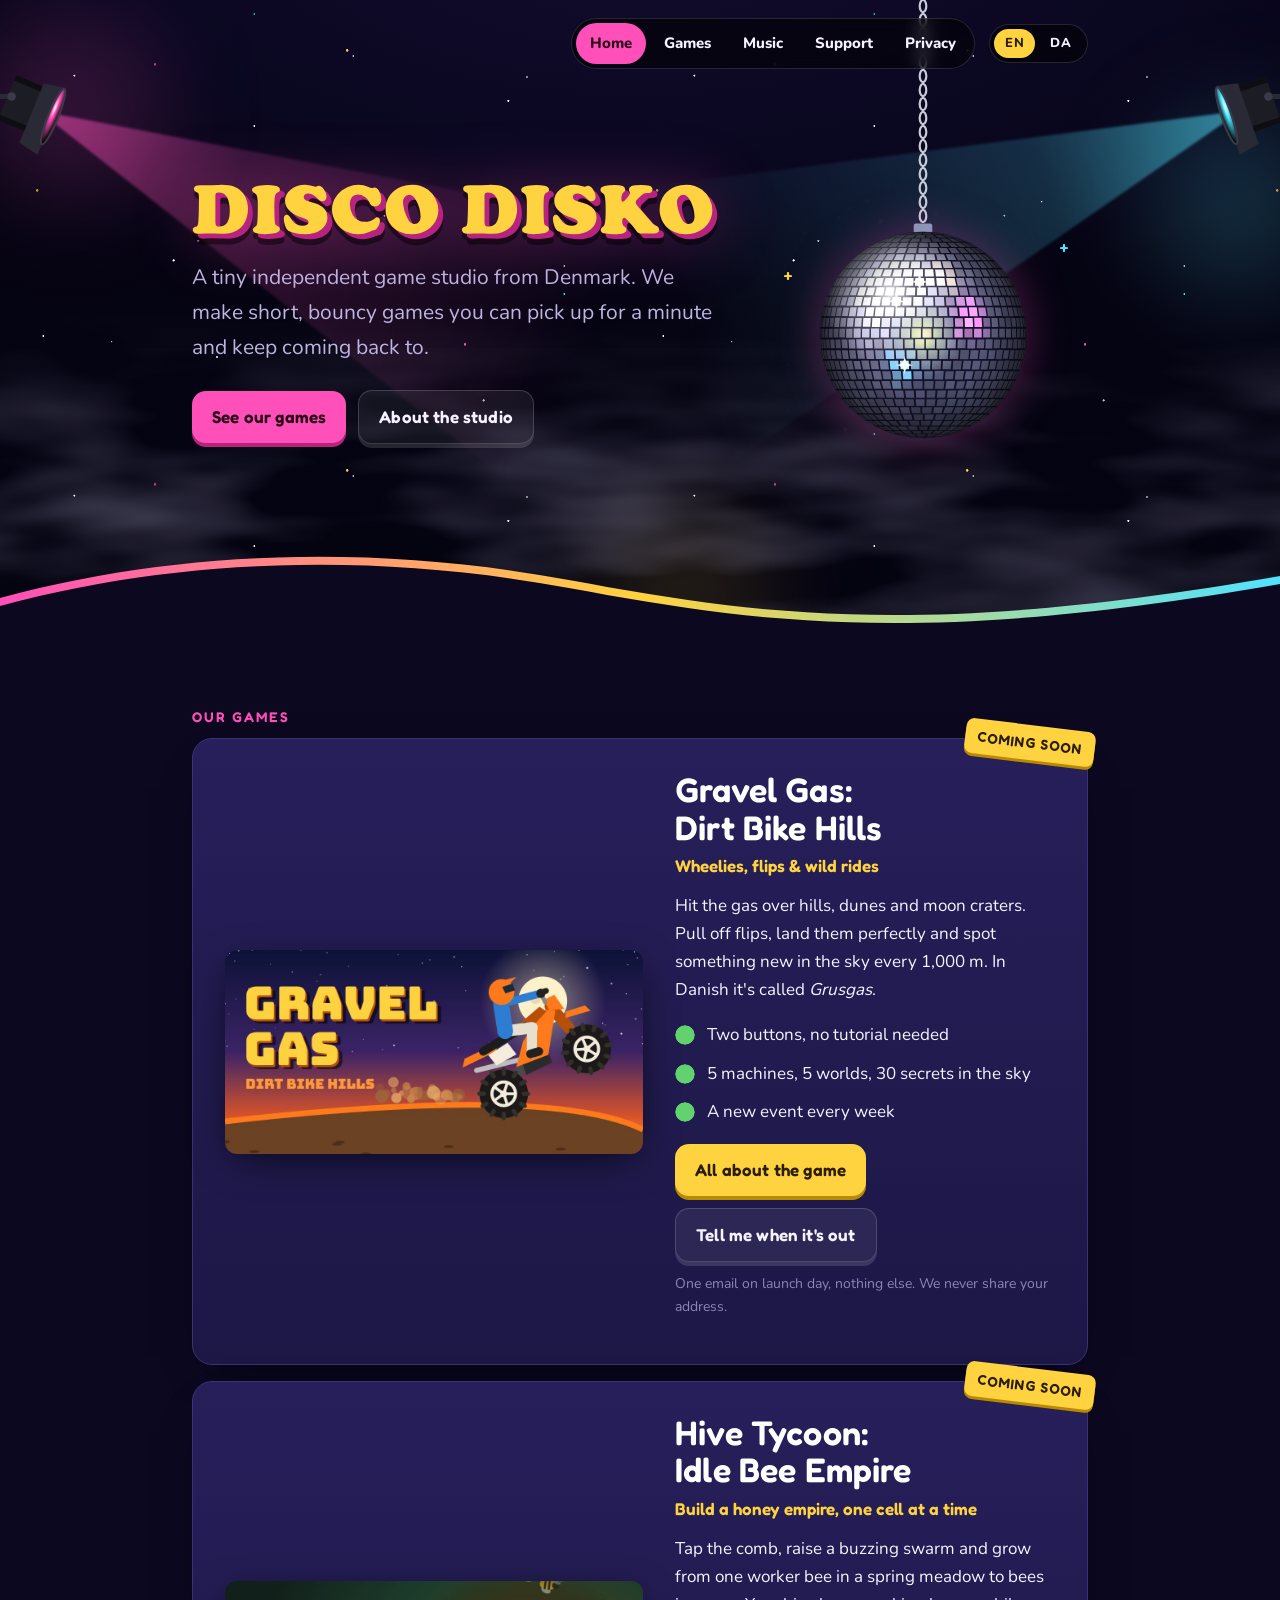
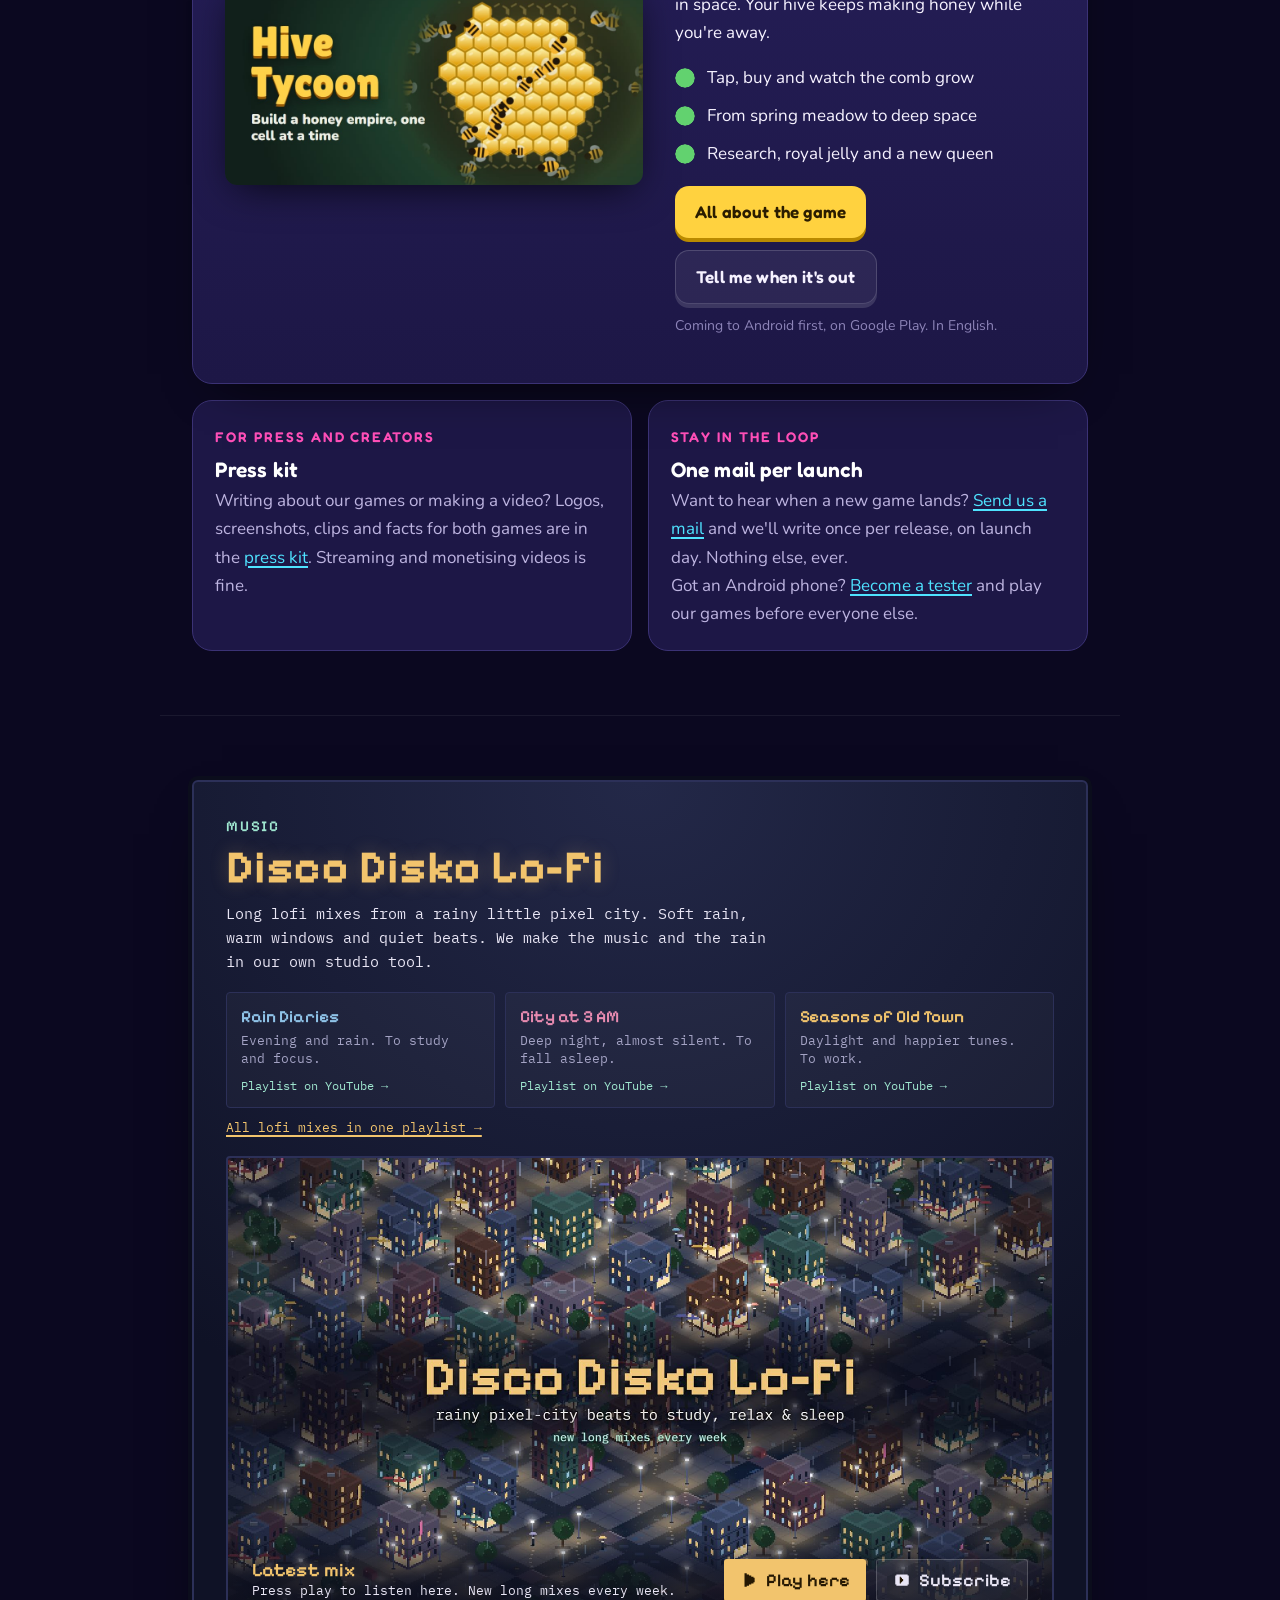
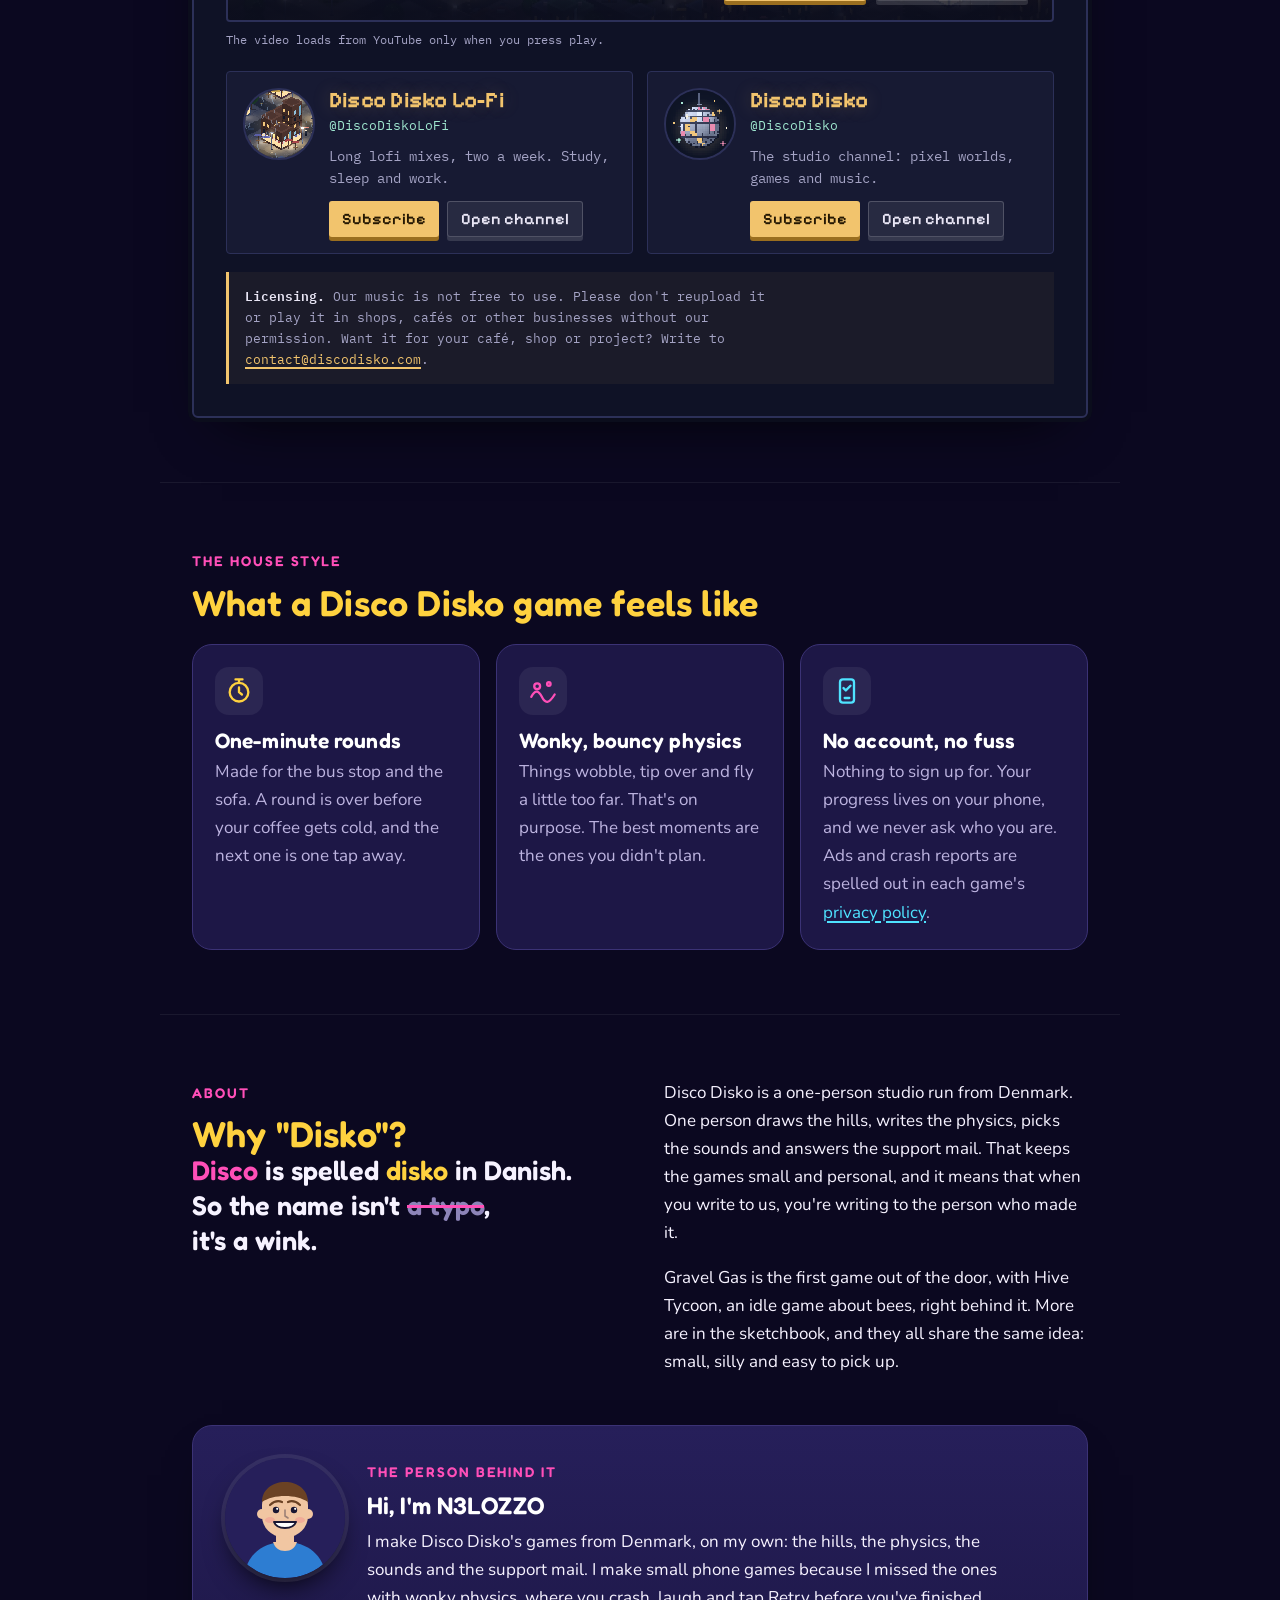
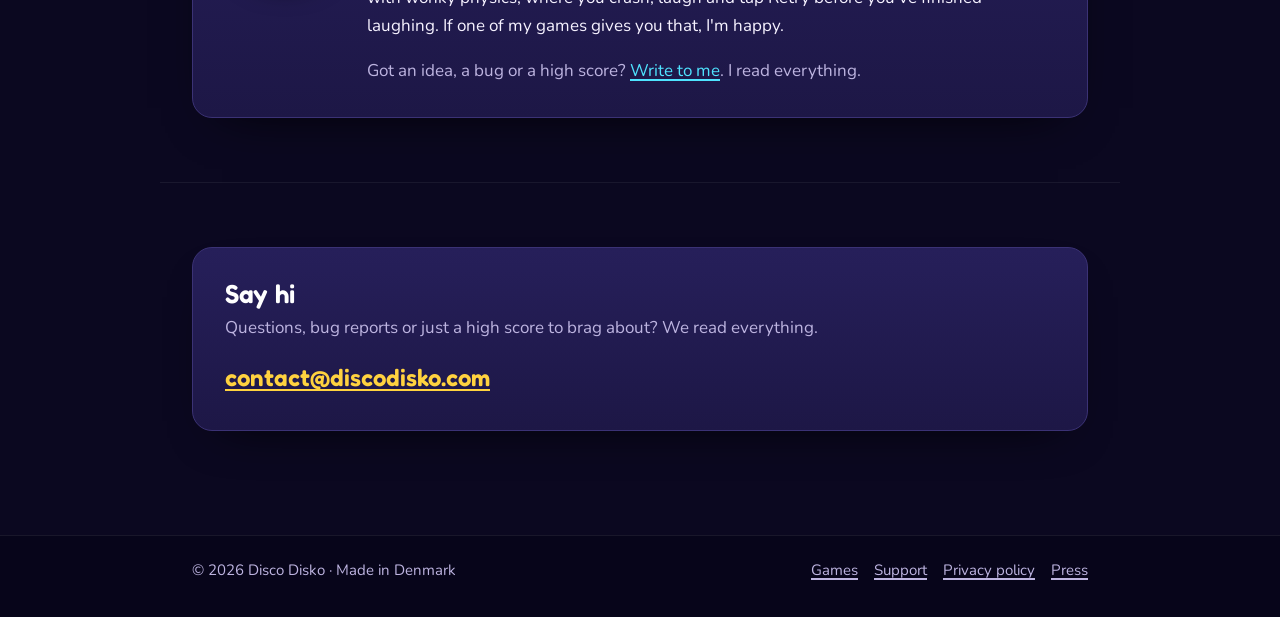
==== index.html @ 3ef6f103 "Site: own share images for the game pages (1200x630); avatar as a file instead of inline twice; READ" ====
<!doctype html>
<html lang="en" class="no-js">
<head>
<meta charset="utf-8">
<meta name="viewport" content="width=device-width,initial-scale=1,viewport-fit=cover">
<title data-en="Disco Disko · a tiny game studio from Denmark" data-da="Disco Disko · et lille spilstudie fra Danmark">Disco Disko · a tiny game studio from Denmark</title>
<meta name="description" content="Disco Disko is a one-person game studio in Denmark making short, bouncy games for your phone. First up: Gravel Gas: Dirt Bike Hills and Hive Tycoon: Idle Bee Empire.">
<link rel="canonical" href="https://discodisko.com/">
<link rel="alternate" hreflang="en" href="https://discodisko.com/">
<link rel="alternate" hreflang="da" href="https://discodisko.com/?lang=da">
<link rel="alternate" hreflang="x-default" href="https://discodisko.com/">
<meta name="theme-color" content="#0b0820">
<meta property="og:type" content="website">
<meta property="og:title" content="Disco Disko">
<meta property="og:description" content="A tiny independent game studio from Denmark, making playful games for your phone.">
<meta property="og:image" content="https://discodisko.com/og.jpg">
<meta property="og:image:width" content="1200">
<meta property="og:image:height" content="630">
<meta name="twitter:card" content="summary_large_image">
<meta property="og:url" content="https://discodisko.com/">
<link rel="icon" href="favicon.svg" type="image/svg+xml">
<link rel="icon" href="favicon-32.png" sizes="32x32" type="image/png">
<link rel="apple-touch-icon" href="apple-touch-icon.png">
<link rel="manifest" href="site.webmanifest">
<link rel="stylesheet" href="fonts.css?v=20261104B">
<link rel="stylesheet" href="style.css?v=20261104B">
<link rel="stylesheet" href="music/music.css?v=20261105B">
<script>document.documentElement.className='js'</script>
<script type="application/ld+json">{"@context":"https://schema.org","@type":"Organization","name":"Disco Disko","url":"https://discodisko.com/","logo":"https://discodisko.com/icon-512.png","email":"contact@discodisko.com","foundingDate":"2026","address":{"@type":"PostalAddress","addressCountry":"DK"},"description":"A tiny independent game studio from Denmark making short, bouncy games for your phone."}</script>
</head>
<body>
<a class="skip" href="#main"><span data-lang-section="en">Skip to content</span><span data-lang-section="da" lang="da">Spring til indhold</span></a>

<header class="sky">
  <div class="spots" aria-hidden="true"><i></i><i></i><i></i></div>
<div class="stage" aria-hidden="true">
  <svg class="fog" viewBox="0 0 1200 320" preserveAspectRatio="none">
  <defs>
    <filter id="fogf" x="0" y="0" width="100%" height="100%" color-interpolation-filters="sRGB">
      <feTurbulence type="fractalNoise" baseFrequency="0.0045 0.016" numOctaves="3" seed="7"/>
      <feColorMatrix values="0 0 0 0 .86  0 0 0 0 .84  0 0 0 0 1  0 0 0 1.1 -.42"/>
    </filter>
    <linearGradient id="fogfade" x1="0" y1="0" x2="0" y2="1"><stop offset="0" stop-color="#fff" stop-opacity="0"/><stop offset=".55" stop-color="#fff" stop-opacity=".9"/><stop offset="1" stop-color="#fff" stop-opacity=".6"/></linearGradient>
    <linearGradient id="fogside" x1="0" y1="0" x2="1" y2="0"><stop offset="0" stop-color="#fff" stop-opacity="1"/><stop offset=".6" stop-color="#fff" stop-opacity=".75"/><stop offset="1" stop-color="#fff" stop-opacity=".35"/></linearGradient>
    <mask id="fogm"><rect width="1200" height="320" fill="url(#fogfade)"/></mask>
  </defs>
  <g mask="url(#fogm)">
    <rect class="f1" x="0" y="0" width="2400" height="320" filter="url(#fogf)"/>
    <rect class="f2" x="-1200" y="40" width="2400" height="280" filter="url(#fogf)" opacity=".6"/>
  </g>
</svg>
  <svg class="lamp" viewBox="0 0 900 420" preserveAspectRatio="xMinYMin meet" style="--c:#ff4fb8;--dur:11s;--delay:0s">
  <defs>
    <linearGradient id="beam-l" x1="0" y1="0" x2="1" y2="0"><stop offset="0" stop-color="#ff4fb8" stop-opacity=".55"/><stop offset=".35" stop-color="#ff4fb8" stop-opacity=".18"/><stop offset="1" stop-color="#ff4fb8" stop-opacity="0"/></linearGradient>
    <radialGradient id="lens-l" cx="35%" cy="35%" r="65%"><stop offset="0" stop-color="#fff"/><stop offset=".3" stop-color="#ff4fb8"/><stop offset="1" stop-color="#000"/></radialGradient>
  </defs>
  <g class="swivel">
    <path class="beam" d="M60 60L900 -110L900 300Z" fill="url(#beam-l)"/>
    <g class="can">
      <path d="M12 26h40v68H12z" fill="#1c1c24"/>
      <path d="M52 22l30 -6v102l-30 -6z" fill="#2a2a36"/>
      <path d="M12 26h40v8H12zM12 86h40v8H12z" fill="#0d0d12"/>
      <ellipse cx="82" cy="60" rx="7" ry="42" fill="url(#lens-l)"/>
      <ellipse cx="82" cy="60" rx="7" ry="42" fill="none" stroke="#3a3a48" stroke-width="3"/>
    </g>
  </g>
  <path d="M0 0v40h22" fill="none" stroke="#2a2a36" stroke-width="7" stroke-linecap="round"/>
  <circle cx="22" cy="40" r="6" fill="#3a3a48"/>
</svg>
  <svg class="lamp lamp-r" viewBox="0 0 900 420" preserveAspectRatio="xMinYMin meet" style="--c:#4fe3ff;--dur:13s;--delay:-4s">
  <defs>
    <linearGradient id="beam-r" x1="0" y1="0" x2="1" y2="0"><stop offset="0" stop-color="#4fe3ff" stop-opacity=".55"/><stop offset=".35" stop-color="#4fe3ff" stop-opacity=".18"/><stop offset="1" stop-color="#4fe3ff" stop-opacity="0"/></linearGradient>
    <radialGradient id="lens-r" cx="35%" cy="35%" r="65%"><stop offset="0" stop-color="#fff"/><stop offset=".3" stop-color="#4fe3ff"/><stop offset="1" stop-color="#000"/></radialGradient>
  </defs>
  <g class="swivel">
    <path class="beam" d="M60 60L900 -110L900 300Z" fill="url(#beam-r)"/>
    <g class="can">
      <path d="M12 26h40v68H12z" fill="#1c1c24"/>
      <path d="M52 22l30 -6v102l-30 -6z" fill="#2a2a36"/>
      <path d="M12 26h40v8H12zM12 86h40v8H12z" fill="#0d0d12"/>
      <ellipse cx="82" cy="60" rx="7" ry="42" fill="url(#lens-r)"/>
      <ellipse cx="82" cy="60" rx="7" ry="42" fill="none" stroke="#3a3a48" stroke-width="3"/>
    </g>
  </g>
  <path d="M0 0v40h22" fill="none" stroke="#2a2a36" stroke-width="7" stroke-linecap="round"/>
  <circle cx="22" cy="40" r="6" fill="#3a3a48"/>
</svg>
</div>
  <div class="top">
    <div class="wrap" style="justify-content:flex-end">
      <nav class="menu" aria-label="Main">
        <a href="./" aria-current="page"><span data-lang-section="en">Home</span><span data-lang-section="da" lang="da">Forside</span></a>
        <a href="#games"><span data-lang-section="en">Games</span><span data-lang-section="da" lang="da">Spil</span></a>
        <a href="#music"><span data-lang-section="en">Music</span><span data-lang-section="da" lang="da">Musik</span></a>
        <a href="support/"><span data-lang-section="en">Support</span><span data-lang-section="da" lang="da">Hjælp</span></a>
        <a href="privacy/"><span data-lang-section="en">Privacy</span><span data-lang-section="da" lang="da">Privatliv</span></a>
      </nav>
      <nav class="lang" aria-label="Language"><a href="#en" data-lang="en" hreflang="en">EN</a><a href="#da" data-lang="da" hreflang="da">DA</a></nav>
    </div>
  </div>

  <div class="wrap hero">
    <div>
      <h1><img class="logo-big" src="logo.svg" alt="Disco Disko" width="729" height="78"></h1>
      <div data-lang-section="en">
        <p class="lead">A tiny independent game studio from Denmark. We make short, bouncy games you can pick up for a minute and keep coming back to.</p>
        <div class="actions">
          <a class="btn" href="#games">See our games</a>
          <a class="btn ghost" href="#about">About the studio</a>
        </div>
      </div>
      <div data-lang-section="da" lang="da">
        <p class="lead">Et lille uafhængigt spilstudie fra Danmark. Vi laver korte, hoppende spil, som du kan tage op i et minut og blive ved med at vende tilbage til.</p>
        <div class="actions">
          <a class="btn" href="#games">Se vores spil</a>
          <a class="btn ghost" href="#about">Om studiet</a>
        </div>
      </div>
    </div>
    <div class="disco" aria-hidden="true">
      <div class="ball"><svg class="ballsvg" xmlns="http://www.w3.org/2000/svg" viewBox="0 0 320 340" width="320" height="340" aria-hidden="true" focusable="false">
<style>
.gl{animation:glide 14s ease-in-out infinite alternate}
.gl2{animation:glide2 19s ease-in-out infinite alternate}
.gl3{animation:glide3 23s ease-in-out infinite alternate}
.sp{animation:tw 2.8s ease-in-out infinite;transform-box:fill-box;transform-origin:center}
@keyframes glide{from{transform:translate(-70px,-40px)}to{transform:translate(70px,50px)}}
@keyframes glide2{from{transform:translate(60px,-60px)}to{transform:translate(-50px,40px)}}
@keyframes glide3{from{transform:translate(-40px,70px)}to{transform:translate(60px,-60px)}}
@keyframes tw{0%,100%{opacity:0;transform:scale(.3) rotate(0deg)}50%{opacity:.75;transform:scale(.7) rotate(25deg)}}
.hitL,.hitR,.dotsL,.dotsR{opacity:0}
@media (prefers-reduced-motion:reduce){.gl,.gl2,.gl3,.sp{animation:none}.sp{opacity:.8}.hitL,.hitR{opacity:.7}.dotsL,.dotsR{opacity:.5}}
</style>
<defs>
<radialGradient id="hitL"><stop offset="0" stop-color="#fff" stop-opacity="1"/><stop offset=".3" stop-color="#ffd0ec" stop-opacity=".95"/><stop offset=".6" stop-color="#ff4fb8" stop-opacity=".55"/><stop offset="1" stop-color="#ff4fb8" stop-opacity="0"/></radialGradient>
<radialGradient id="hitR"><stop offset="0" stop-color="#fff" stop-opacity="1"/><stop offset=".3" stop-color="#d6f8ff" stop-opacity=".95"/><stop offset=".6" stop-color="#4fe3ff" stop-opacity=".55"/><stop offset="1" stop-color="#4fe3ff" stop-opacity="0"/></radialGradient>
<filter id="soft" x="-20%" y="-20%" width="140%" height="140%"><feGaussianBlur stdDeviation="2.5"/></filter>
<radialGradient id="bloom" cx="34%" cy="30%" r="34%"><stop offset="0" stop-color="#fff" stop-opacity=".9"/><stop offset=".35" stop-color="#fff" stop-opacity=".35"/><stop offset="1" stop-color="#fff" stop-opacity="0"/></radialGradient>
<radialGradient id="g1"><stop offset="0" stop-color="#fff" stop-opacity=".95"/><stop offset=".5" stop-color="#ffd7ef" stop-opacity=".35"/><stop offset="1" stop-color="#fff" stop-opacity="0"/></radialGradient>
<radialGradient id="g2"><stop offset="0" stop-color="#e6fbff" stop-opacity=".9"/><stop offset=".5" stop-color="#4fe3ff" stop-opacity=".25"/><stop offset="1" stop-color="#4fe3ff" stop-opacity="0"/></radialGradient>
<radialGradient id="g3"><stop offset="0" stop-color="#fff6d0" stop-opacity=".9"/><stop offset=".5" stop-color="#ffd23f" stop-opacity=".25"/><stop offset="1" stop-color="#ffd23f" stop-opacity="0"/></radialGradient>
<radialGradient id="shade" cx="50%" cy="50%" r="50%"><stop offset=".6" stop-color="#000" stop-opacity="0"/><stop offset="1" stop-color="#000" stop-opacity=".55"/></radialGradient>
<mask id="tiles"><g fill="#fff"><path d="M152.0 289.7L152.7 289.7L145.0 288.7L143.7 288.7Z"/><path d="M153.3 289.7L156.2 289.7L151.9 288.6L145.6 288.6Z"/><path d="M156.8 289.7L160.8 289.7L161.7 288.6L153.5 288.6Z"/><path d="M161.7 289.7L165.3 289.7L171.0 288.6L163.6 288.6Z"/><path d="M165.8 289.7L167.6 289.7L176.3 288.6L172.3 288.6Z"/><path d="M141.9 288.3L142.9 288.3L134.7 286.3L133.2 286.3Z"/><path d="M143.2 288.3L146.9 288.3L141.0 286.4L135.6 286.4Z"/><path d="M148.1 288.3L154.1 288.3L151.2 286.3L142.3 286.3Z"/><path d="M155.2 288.3L162.0 288.3L163.0 286.3L152.9 286.3Z"/><path d="M163.3 288.3L169.6 288.3L174.2 286.4L164.9 286.4Z"/><path d="M170.9 288.3L175.4 288.3L182.5 286.4L175.8 286.4Z"/><path d="M176.1 288.3L178.1 288.3L186.5 286.4L183.6 286.4Z"/><path d="M131.5 285.8L132.4 285.8L124.7 283.1L123.5 283.1Z"/><path d="M132.9 285.8L136.1 285.8L129.3 283.1L125.3 283.1Z"/><path d="M137.1 285.9L142.2 285.9L137.0 283.0L130.4 283.0Z"/><path d="M143.4 285.9L149.9 285.9L147.0 283.0L138.6 283.0Z"/><path d="M151.4 285.9L158.5 285.9L158.1 283.1L148.9 283.1Z"/><path d="M160.0 285.9L167.5 285.9L169.7 283.0L160.1 283.0Z"/><path d="M168.7 285.9L175.6 285.9L180.2 283.0L171.4 283.0Z"/><path d="M176.6 285.9L182.1 285.9L188.7 283.0L181.6 283.0Z"/><path d="M183.0 285.9L186.5 285.9L194.3 283.0L189.7 283.0Z"/><path d="M187.0 285.9L188.3 285.9L196.7 283.0L194.9 283.0Z"/><path d="M121.8 282.4L122.7 282.4L115.0 278.7L113.8 278.7Z"/><path d="M123.0 282.3L125.7 282.3L118.9 278.8L115.7 278.8Z"/><path d="M126.6 282.4L131.0 282.4L125.0 278.7L119.7 278.7Z"/><path d="M132.0 282.3L137.6 282.3L133.2 278.8L126.5 278.8Z"/><path d="M139.1 282.4L146.0 282.4L143.1 278.7L134.7 278.7Z"/><path d="M147.3 282.4L155.0 282.4L153.9 278.6L144.6 278.6Z"/><path d="M156.5 282.3L164.0 282.3L164.8 278.8L155.8 278.8Z"/><path d="M165.6 282.4L173.1 282.4L175.7 278.7L166.8 278.7Z"/><path d="M174.5 282.4L181.3 282.4L185.8 278.7L177.5 278.7Z"/><path d="M182.5 282.4L188.3 282.4L194.2 278.7L187.2 278.7Z"/><path d="M189.3 282.4L193.6 282.4L200.5 278.7L195.4 278.7Z"/><path d="M194.3 282.4L197.0 282.4L204.7 278.7L201.4 278.7Z"/><path d="M197.3 282.4L198.2 282.4L206.3 278.6L205.2 278.6Z"/><path d="M112.4 277.9L113.7 277.9L106.4 273.4L104.9 273.4Z"/><path d="M114.2 277.9L117.2 277.9L110.3 273.3L106.8 273.3Z"/><path d="M117.8 277.8L122.2 277.8L116.4 273.4L111.3 273.4Z"/><path d="M123.4 277.9L129.3 277.9L124.4 273.4L117.6 273.4Z"/><path d="M130.6 277.8L137.4 277.8L133.9 273.4L126.1 273.4Z"/><path d="M139.0 277.9L146.8 277.9L144.7 273.4L135.6 273.4Z"/><path d="M148.3 277.9L156.7 277.9L156.2 273.3L146.4 273.3Z"/><path d="M158.1 277.9L166.7 277.9L167.7 273.3L157.8 273.3Z"/><path d="M168.1 277.9L176.3 277.9L178.9 273.3L169.4 273.3Z"/><path d="M177.8 277.9L185.2 277.9L189.2 273.4L180.6 273.4Z"/><path d="M186.5 277.9L193.1 277.9L198.4 273.3L190.7 273.3Z"/><path d="M194.1 277.9L199.5 277.9L205.8 273.3L199.6 273.3Z"/><path d="M200.4 277.9L204.2 277.9L211.2 273.4L206.8 273.4Z"/><path d="M204.8 277.9L207.0 277.9L214.3 273.4L211.8 273.4Z"/><path d="M207.1 277.9L207.6 277.9L215.3 273.3L214.7 273.3Z"/><path d="M103.3 272.3L104.1 272.3L97.4 267.2L96.5 267.2Z"/><path d="M104.5 272.4L106.8 272.4L100.1 267.1L97.6 267.1Z"/><path d="M107.2 272.3L110.7 272.3L104.8 267.2L100.9 267.2Z"/><path d="M111.7 272.5L116.7 272.5L111.2 267.1L105.6 267.1Z"/><path d="M117.6 272.3L123.2 272.3L118.9 267.3L112.6 267.3Z"/><path d="M124.7 272.5L131.6 272.5L128.1 267.1L120.3 267.1Z"/><path d="M133.0 272.4L140.4 272.4L138.0 267.2L129.7 267.2Z"/><path d="M142.1 272.3L149.9 272.3L148.6 267.2L140.0 267.2Z"/><path d="M151.6 272.4L159.8 272.4L159.8 267.2L150.6 267.2Z"/><path d="M161.6 272.3L169.6 272.3L170.7 267.2L161.8 267.2Z"/><path d="M171.2 272.5L179.3 272.5L181.7 267.1L172.6 267.1Z"/><path d="M180.6 272.5L188.2 272.5L191.8 267.1L183.2 267.1Z"/><path d="M189.6 272.4L196.3 272.4L200.7 267.2L193.2 267.2Z"/><path d="M197.6 272.4L203.3 272.4L208.5 267.2L202.1 267.2Z"/><path d="M204.5 272.3L209.0 272.3L214.8 267.3L209.8 267.3Z"/><path d="M210.0 272.3L213.2 272.3L219.5 267.3L215.9 267.3Z"/><path d="M213.7 272.4L215.8 272.4L222.6 267.2L220.3 267.2Z"/><path d="M215.9 272.5L216.6 272.5L223.7 267.1L223.0 267.1Z"/><path d="M94.9 265.9L95.4 265.9L89.3 260.2L88.8 260.2Z"/><path d="M95.8 266.0L97.6 266.0L91.4 260.1L89.5 260.1Z"/><path d="M98.0 265.9L101.0 265.9L95.4 260.2L92.1 260.2Z"/><path d="M101.9 266.1L106.2 266.1L100.9 260.0L96.1 260.0Z"/><path d="M107.1 266.0L112.4 266.0L107.8 260.2L102.1 260.2Z"/><path d="M113.7 266.0L119.9 266.0L116.0 260.2L109.2 260.2Z"/><path d="M121.4 266.0L128.4 266.0L125.4 260.1L117.6 260.1Z"/><path d="M129.9 266.1L137.9 266.1L135.7 260.0L126.9 260.0Z"/><path d="M139.3 266.1L147.7 266.1L146.4 260.1L137.3 260.1Z"/><path d="M149.3 266.0L157.7 266.0L157.4 260.1L148.3 260.1Z"/><path d="M159.3 266.1L168.0 266.1L168.8 260.0L159.2 260.0Z"/><path d="M169.8 265.9L177.8 265.9L179.5 260.2L170.7 260.2Z"/><path d="M179.6 266.0L187.4 266.0L190.1 260.1L181.5 260.1Z"/><path d="M188.8 266.1L196.4 266.1L200.0 260.0L191.7 260.0Z"/><path d="M197.7 266.0L204.3 266.0L208.6 260.1L201.4 260.1Z"/><path d="M205.5 266.0L211.2 266.0L216.2 260.1L210.0 260.1Z"/><path d="M212.3 266.0L216.8 266.0L222.3 260.1L217.3 260.1Z"/><path d="M217.7 266.0L221.1 266.0L226.9 260.2L223.2 260.2Z"/><path d="M221.6 266.0L223.8 266.0L230.0 260.1L227.6 260.1Z"/><path d="M224.1 266.0L224.9 266.0L231.2 260.1L230.3 260.1Z"/><path d="M87.5 258.8L87.8 258.8L82.0 252.2L81.8 252.2Z"/><path d="M87.9 258.9L89.4 258.9L83.7 252.2L82.2 252.2Z"/><path d="M89.7 258.8L92.1 258.8L86.8 252.3L84.2 252.3Z"/><path d="M92.8 258.8L96.2 258.8L91.3 252.3L87.6 252.3Z"/><path d="M97.1 258.9L101.7 258.9L97.0 252.2L92.1 252.2Z"/><path d="M102.6 258.8L108.0 258.8L103.9 252.3L98.1 252.3Z"/><path d="M109.2 258.8L115.4 258.8L111.9 252.2L105.2 252.2Z"/><path d="M116.7 258.9L123.7 258.9L120.8 252.2L113.2 252.2Z"/><path d="M125.0 258.8L132.5 258.8L130.3 252.2L122.3 252.2Z"/><path d="M134.1 258.8L141.8 258.8L140.4 252.3L132.1 252.3Z"/><path d="M143.5 258.8L151.6 258.8L151.0 252.3L142.2 252.3Z"/><path d="M153.4 258.8L161.4 258.8L161.5 252.3L152.9 252.3Z"/><path d="M163.2 258.8L171.3 258.8L172.2 252.3L163.5 252.3Z"/><path d="M173.1 258.8L181.0 258.8L182.6 252.3L174.1 252.3Z"/><path d="M182.5 258.9L190.3 258.9L192.7 252.2L184.3 252.2Z"/><path d="M191.9 258.8L198.9 258.8L201.9 252.3L194.3 252.3Z"/><path d="M200.3 258.9L207.0 258.9L210.7 252.2L203.5 252.2Z"/><path d="M208.3 258.8L214.0 258.8L218.2 252.3L212.0 252.3Z"/><path d="M215.2 258.8L220.1 258.8L224.8 252.3L219.5 252.3Z"/><path d="M221.0 258.9L225.1 258.9L230.3 252.2L225.8 252.2Z"/><path d="M225.9 258.8L228.9 258.8L234.2 252.3L231.0 252.3Z"/><path d="M229.4 258.8L231.4 258.8L236.9 252.3L234.8 252.3Z"/><path d="M231.6 258.9L232.4 258.9L238.2 252.2L237.3 252.2Z"/><path d="M80.6 250.8L80.9 250.8L76.0 243.8L75.7 243.8Z"/><path d="M81.0 250.8L82.3 250.8L77.6 243.9L76.2 243.9Z"/><path d="M82.7 250.7L84.9 250.7L80.4 243.9L78.0 243.9Z"/><path d="M85.6 250.8L88.8 250.8L84.5 243.9L81.1 243.9Z"/><path d="M89.7 250.8L93.8 250.8L89.7 243.9L85.4 243.9Z"/><path d="M94.9 250.9L99.9 250.9L96.2 243.7L90.7 243.7Z"/><path d="M101.1 250.8L106.8 250.8L103.5 243.8L97.4 243.8Z"/><path d="M108.2 250.8L114.7 250.8L111.8 243.8L104.9 243.8Z"/><path d="M116.0 251.0L123.4 251.0L121.0 243.6L113.2 243.6Z"/><path d="M124.7 250.9L132.4 250.9L130.6 243.7L122.5 243.7Z"/><path d="M133.9 250.8L141.8 250.8L140.7 243.8L132.3 243.8Z"/><path d="M143.6 250.8L151.5 250.8L151.0 243.9L142.6 243.9Z"/><path d="M153.4 250.8L161.6 250.8L161.7 243.8L153.0 243.8Z"/><path d="M163.5 250.8L171.5 250.8L172.2 243.9L163.7 243.9Z"/><path d="M173.3 250.8L181.3 250.8L182.6 243.8L174.2 243.8Z"/><path d="M183.0 250.8L190.7 250.8L192.6 243.8L184.4 243.8Z"/><path d="M192.1 251.0L199.7 251.0L202.3 243.6L194.2 243.6Z"/><path d="M201.2 250.8L207.9 250.8L210.9 243.8L203.7 243.8Z"/><path d="M209.5 250.7L215.5 250.7L218.8 243.9L212.5 243.9Z"/><path d="M216.6 250.9L222.2 250.9L226.2 243.7L220.2 243.7Z"/><path d="M223.3 250.8L227.9 250.8L232.1 243.8L227.2 243.8Z"/><path d="M228.9 250.8L232.5 250.8L236.9 243.9L233.0 243.9Z"/><path d="M233.0 251.0L235.9 251.0L240.8 243.6L237.8 243.6Z"/><path d="M236.5 250.8L238.2 250.8L243.1 243.8L241.2 243.8Z"/><path d="M238.4 251.0L239.2 251.0L244.3 243.6L243.5 243.6Z"/><path d="M74.8 242.3L75.4 242.3L71.1 234.5L70.5 234.5Z"/><path d="M75.5 242.2L77.1 242.2L73.0 234.7L71.4 234.7Z"/><path d="M77.5 242.2L80.0 242.2L76.1 234.7L73.5 234.7Z"/><path d="M80.7 242.3L84.3 242.3L80.5 234.6L76.8 234.6Z"/><path d="M85.1 242.4L89.7 242.4L86.1 234.5L81.3 234.5Z"/><path d="M90.5 242.3L95.9 242.3L92.7 234.6L87.1 234.6Z"/><path d="M97.0 242.3L103.1 242.3L100.3 234.6L93.9 234.6Z"/><path d="M104.4 242.3L111.2 242.3L108.8 234.6L101.6 234.6Z"/><path d="M112.6 242.1L119.8 242.1L117.8 234.8L110.4 234.8Z"/><path d="M121.4 242.3L129.4 242.3L127.8 234.6L119.5 234.6Z"/><path d="M130.8 242.3L139.2 242.3L138.2 234.5L129.4 234.5Z"/><path d="M140.8 242.2L149.2 242.2L148.6 234.7L139.9 234.7Z"/><path d="M150.9 242.3L159.6 242.3L159.6 234.6L150.4 234.6Z"/><path d="M161.2 242.3L169.8 242.3L170.3 234.6L161.3 234.6Z"/><path d="M171.4 242.3L179.9 242.3L180.9 234.6L172.0 234.6Z"/><path d="M181.6 242.2L189.8 242.2L191.2 234.6L182.7 234.6Z"/><path d="M191.6 242.1L199.1 242.1L200.9 234.8L193.1 234.8Z"/><path d="M200.7 242.3L208.0 242.3L210.4 234.6L202.7 234.6Z"/><path d="M209.4 242.3L216.2 242.3L219.0 234.6L211.9 234.6Z"/><path d="M217.6 242.2L223.5 242.2L226.5 234.7L220.3 234.7Z"/><path d="M224.6 242.2L229.9 242.2L233.3 234.6L227.8 234.6Z"/><path d="M230.7 242.3L235.3 242.3L239.1 234.5L234.3 234.5Z"/><path d="M236.2 242.2L239.6 242.2L243.4 234.7L239.8 234.7Z"/><path d="M240.3 242.1L242.7 242.1L246.7 234.7L244.1 234.7Z"/><path d="M243.0 242.3L244.5 242.3L248.8 234.5L247.2 234.5Z"/><path d="M244.8 242.3L245.3 242.3L249.5 234.6L249.0 234.6Z"/><path d="M69.7 233.0L70.2 233.0L66.8 225.1L66.4 225.1Z"/><path d="M70.4 233.0L71.8 233.0L68.5 225.1L67.1 225.1Z"/><path d="M72.2 232.9L74.5 232.9L71.3 225.1L69.0 225.1Z"/><path d="M75.1 233.0L78.3 233.0L75.3 225.0L71.9 225.0Z"/><path d="M79.1 233.1L83.2 233.1L80.3 225.0L76.0 225.0Z"/><path d="M84.1 232.9L88.8 232.9L86.2 225.1L81.3 225.1Z"/><path d="M90.0 233.2L95.8 233.2L93.3 224.9L87.3 224.9Z"/><path d="M96.9 232.9L103.0 232.9L100.9 225.1L94.6 225.1Z"/><path d="M104.5 233.0L111.3 233.0L109.5 225.1L102.5 225.1Z"/><path d="M112.7 233.1L120.3 233.1L118.7 224.9L110.9 224.9Z"/><path d="M121.7 233.0L129.4 233.0L128.3 225.1L120.3 225.1Z"/><path d="M131.0 233.1L139.3 233.1L138.5 225.0L129.9 225.0Z"/><path d="M140.9 233.0L149.0 233.0L148.6 225.1L140.2 225.1Z"/><path d="M150.9 233.0L159.2 233.0L159.1 225.1L150.6 225.1Z"/><path d="M161.1 232.9L169.2 232.9L169.6 225.2L161.1 225.2Z"/><path d="M171.0 233.1L179.4 233.1L180.2 224.9L171.4 224.9Z"/><path d="M181.2 232.9L189.0 232.9L190.0 225.2L181.9 225.2Z"/><path d="M190.7 233.1L198.5 233.1L200.0 225.0L191.8 225.0Z"/><path d="M200.2 232.9L207.3 232.9L209.0 225.2L201.6 225.2Z"/><path d="M208.8 233.1L215.7 233.1L217.8 225.0L210.7 225.0Z"/><path d="M217.2 232.9L223.2 232.9L225.5 225.2L219.3 225.2Z"/><path d="M224.4 233.1L230.1 233.1L232.8 225.0L226.9 225.0Z"/><path d="M231.2 233.0L236.0 233.0L238.9 225.1L233.9 225.1Z"/><path d="M237.0 233.0L241.0 233.0L244.0 225.1L239.8 225.1Z"/><path d="M241.8 233.0L244.9 233.0L248.1 225.1L244.8 225.1Z"/><path d="M245.5 233.0L247.8 233.0L251.1 225.1L248.7 225.1Z"/><path d="M248.3 233.0L249.6 233.0L252.9 225.1L251.5 225.1Z"/><path d="M249.8 233.0L250.3 233.0L253.7 225.0L253.2 225.0Z"/><path d="M65.8 223.3L66.5 223.3L64.0 215.1L63.3 215.1Z"/><path d="M66.7 223.4L68.4 223.4L65.9 215.0L64.2 215.0Z"/><path d="M68.8 223.4L71.3 223.4L68.9 215.1L66.3 215.1Z"/><path d="M71.9 223.5L75.3 223.5L73.0 214.9L69.4 214.9Z"/><path d="M76.0 223.4L80.2 223.4L78.0 215.1L73.8 215.1Z"/><path d="M81.1 223.4L86.1 223.4L84.1 215.0L79.0 215.0Z"/><path d="M87.2 223.4L92.9 223.4L91.1 215.0L85.2 215.0Z"/><path d="M94.1 223.2L100.2 223.2L98.7 215.2L92.4 215.2Z"/><path d="M101.7 223.5L108.7 223.5L107.3 214.9L100.1 214.9Z"/><path d="M110.1 223.3L117.5 223.3L116.3 215.1L108.8 215.1Z"/><path d="M118.9 223.5L127.0 223.5L126.1 214.9L117.8 214.9Z"/><path d="M128.4 223.4L136.6 223.4L136.0 215.0L127.6 215.0Z"/><path d="M138.3 223.3L146.5 223.3L146.1 215.1L137.7 215.1Z"/><path d="M148.4 223.2L156.6 223.2L156.5 215.2L148.1 215.2Z"/><path d="M158.4 223.4L167.0 223.4L167.2 215.0L158.4 215.0Z"/><path d="M168.7 223.4L177.1 223.4L177.5 215.1L168.9 215.1Z"/><path d="M178.9 223.3L186.9 223.3L187.6 215.2L179.4 215.2Z"/><path d="M188.7 223.4L196.6 223.4L197.6 215.1L189.4 215.1Z"/><path d="M198.3 223.3L205.7 223.3L206.9 215.1L199.3 215.1Z"/><path d="M207.2 223.5L214.5 223.5L216.0 215.0L208.5 215.0Z"/><path d="M215.8 223.4L222.4 223.4L224.1 215.1L217.3 215.1Z"/><path d="M223.8 223.3L229.7 223.3L231.5 215.1L225.5 215.1Z"/><path d="M230.8 223.4L236.2 223.4L238.3 215.0L232.7 215.0Z"/><path d="M237.0 223.5L241.7 223.5L244.0 214.9L239.2 214.9Z"/><path d="M242.6 223.3L246.3 223.3L248.6 215.1L244.8 215.1Z"/><path d="M246.9 223.4L249.9 223.4L252.4 215.0L249.3 215.0Z"/><path d="M250.4 223.4L252.4 223.4L254.9 215.1L252.9 215.1Z"/><path d="M252.7 223.4L253.9 223.4L256.5 215.0L255.3 215.0Z"/><path d="M254.0 223.5L254.2 223.5L256.8 215.0L256.6 215.0Z"/><path d="M62.8 213.4L63.2 213.4L61.5 204.8L61.1 204.8Z"/><path d="M63.3 213.3L64.6 213.3L63.0 204.9L61.7 204.9Z"/><path d="M65.0 213.3L67.2 213.3L65.7 204.8L63.4 204.8Z"/><path d="M67.8 213.4L71.0 213.4L69.5 204.7L66.2 204.7Z"/><path d="M71.7 213.3L75.7 213.3L74.3 204.8L70.2 204.8Z"/><path d="M76.6 213.2L81.4 213.2L80.1 204.9L75.3 204.9Z"/><path d="M82.5 213.3L88.1 213.3L86.9 204.8L81.2 204.8Z"/><path d="M89.4 213.2L95.5 213.2L94.4 204.9L88.2 204.9Z"/><path d="M97.0 213.2L103.7 213.2L102.8 204.9L96.0 204.9Z"/><path d="M105.3 213.3L112.8 213.3L112.0 204.8L104.4 204.8Z"/><path d="M114.3 213.4L122.3 213.4L121.6 204.8L113.5 204.8Z"/><path d="M123.9 213.3L132.2 213.3L131.7 204.8L123.3 204.8Z"/><path d="M133.9 213.2L142.3 213.2L142.0 204.9L133.5 204.9Z"/><path d="M144.2 213.2L152.7 213.2L152.6 204.9L144.0 204.9Z"/><path d="M154.6 213.4L163.4 213.4L163.4 204.8L154.5 204.8Z"/><path d="M165.1 213.3L173.9 213.3L174.1 204.8L165.2 204.8Z"/><path d="M175.6 213.4L184.2 213.4L184.6 204.7L175.8 204.7Z"/><path d="M185.9 213.3L194.2 213.3L194.8 204.8L186.4 204.8Z"/><path d="M195.7 213.5L204.0 213.5L204.7 204.7L196.4 204.7Z"/><path d="M205.4 213.4L213.0 213.4L213.9 204.8L206.2 204.8Z"/><path d="M214.4 213.4L221.5 213.4L222.6 204.7L215.3 204.7Z"/><path d="M222.9 213.3L229.2 213.3L230.4 204.9L224.0 204.9Z"/><path d="M230.4 213.5L236.3 213.5L237.6 204.7L231.6 204.7Z"/><path d="M237.4 213.2L242.3 213.2L243.6 204.9L238.7 204.9Z"/><path d="M243.3 213.3L247.4 213.3L248.9 204.8L244.7 204.8Z"/><path d="M248.2 213.3L251.5 213.3L253.1 204.8L249.7 204.8Z"/><path d="M252.1 213.3L254.5 213.3L256.2 204.8L253.7 204.8Z"/><path d="M254.9 213.5L256.4 213.5L258.1 204.7L256.6 204.7Z"/><path d="M256.6 213.4L257.2 213.4L258.9 204.8L258.3 204.8Z"/><path d="M60.9 203.2L61.5 203.2L60.8 194.2L60.1 194.2Z"/><path d="M61.7 203.2L63.3 203.2L62.5 194.2L61.0 194.2Z"/><path d="M63.7 202.9L66.0 202.9L65.3 194.5L63.0 194.5Z"/><path d="M66.6 203.0L69.9 203.0L69.2 194.4L65.9 194.4Z"/><path d="M70.6 203.0L74.6 203.0L74.0 194.4L70.0 194.4Z"/><path d="M75.6 203.0L80.4 203.0L79.8 194.4L75.0 194.4Z"/><path d="M81.5 203.0L87.1 203.0L86.5 194.4L80.9 194.4Z"/><path d="M88.3 203.1L94.5 203.1L94.0 194.4L87.7 194.4Z"/><path d="M95.7 203.2L102.7 203.2L102.3 194.2L95.2 194.2Z"/><path d="M104.1 203.0L111.3 203.0L111.0 194.4L103.7 194.4Z"/><path d="M112.8 203.2L120.8 203.2L120.5 194.2L112.4 194.2Z"/><path d="M122.2 203.2L130.5 203.2L130.3 194.2L121.9 194.2Z"/><path d="M132.0 203.2L140.6 203.2L140.4 194.3L131.8 194.3Z"/><path d="M142.3 202.9L150.6 202.9L150.5 194.5L142.2 194.5Z"/><path d="M152.3 203.2L161.2 203.2L161.2 194.2L152.3 194.2Z"/><path d="M162.8 203.1L171.5 203.1L171.6 194.3L162.8 194.3Z"/><path d="M173.1 203.2L181.8 203.2L182.0 194.3L173.2 194.3Z"/><path d="M183.4 203.0L191.7 203.0L191.9 194.4L183.6 194.4Z"/><path d="M193.4 202.9L201.2 202.9L201.5 194.5L193.7 194.5Z"/><path d="M202.9 203.1L210.5 203.1L210.9 194.4L203.2 194.4Z"/><path d="M212.1 202.9L219.1 202.9L219.5 194.5L212.5 194.5Z"/><path d="M220.5 203.1L227.2 203.1L227.7 194.3L220.9 194.3Z"/><path d="M228.5 202.9L234.3 202.9L234.9 194.5L229.0 194.5Z"/><path d="M235.7 202.9L240.8 202.9L241.4 194.5L236.2 194.5Z"/><path d="M241.9 202.9L246.4 202.9L247.0 194.5L242.5 194.5Z"/><path d="M247.2 203.1L251.0 203.1L251.8 194.3L247.9 194.3Z"/><path d="M251.7 202.9L254.6 202.9L255.3 194.5L252.4 194.5Z"/><path d="M255.1 203.0L257.2 203.0L257.9 194.4L255.9 194.4Z"/><path d="M257.5 203.2L258.7 203.2L259.5 194.3L258.3 194.3Z"/><path d="M258.8 203.1L259.1 203.1L259.9 194.3L259.6 194.3Z"/><path d="M60.0 192.7L60.4 192.7L60.5 183.8L60.2 183.8Z"/><path d="M60.5 192.6L61.8 192.6L61.9 183.9L60.7 183.9Z"/><path d="M62.1 192.7L64.3 192.7L64.4 183.9L62.3 183.9Z"/><path d="M64.8 192.4L67.7 192.4L67.9 184.1L65.0 184.1Z"/><path d="M68.5 192.6L72.3 192.6L72.5 183.9L68.6 183.9Z"/><path d="M73.2 192.6L77.8 192.6L78.0 183.9L73.3 183.9Z"/><path d="M78.8 192.6L84.2 192.6L84.4 183.9L79.0 183.9Z"/><path d="M85.4 192.7L91.5 192.7L91.6 183.9L85.5 183.9Z"/><path d="M92.7 192.7L99.5 192.7L99.6 183.8L92.8 183.8Z"/><path d="M100.9 192.5L108.0 192.5L108.1 184.0L101.0 184.0Z"/><path d="M109.5 192.7L117.4 192.7L117.5 183.8L109.6 183.8Z"/><path d="M118.9 192.6L126.9 192.6L127.0 183.9L119.0 183.9Z"/><path d="M128.7 192.5L136.9 192.5L137.0 184.0L128.8 184.0Z"/><path d="M138.7 192.7L147.4 192.7L147.4 183.9L138.7 183.9Z"/><path d="M149.0 192.7L157.9 192.7L157.9 183.8L149.0 183.8Z"/><path d="M159.6 192.6L168.2 192.6L168.1 184.0L159.6 184.0Z"/><path d="M170.0 192.6L178.5 192.6L178.5 183.9L170.0 183.9Z"/><path d="M180.2 192.7L188.9 192.7L188.8 183.8L180.1 183.8Z"/><path d="M190.5 192.6L198.6 192.6L198.5 183.9L190.4 183.9Z"/><path d="M200.2 192.6L208.0 192.6L207.9 183.9L200.2 183.9Z"/><path d="M209.5 192.6L217.0 192.6L216.9 183.9L209.5 183.9Z"/><path d="M218.3 192.6L225.2 192.6L225.1 183.9L218.3 183.9Z"/><path d="M226.5 192.6L232.8 192.6L232.7 183.9L226.4 183.9Z"/><path d="M234.0 192.6L239.5 192.6L239.4 183.9L233.9 183.9Z"/><path d="M240.6 192.5L245.4 192.5L245.3 184.0L240.5 184.0Z"/><path d="M246.4 192.6L250.4 192.6L250.2 184.0L246.2 184.0Z"/><path d="M251.2 192.5L254.3 192.5L254.2 184.0L251.1 184.0Z"/><path d="M255.0 192.5L257.3 192.5L257.1 184.1L254.8 184.1Z"/><path d="M257.7 192.5L259.1 192.5L259.0 184.0L257.6 184.0Z"/><path d="M259.4 192.7L259.9 192.7L259.8 183.8L259.2 183.8Z"/><path d="M60.3 182.0L60.7 182.0L61.7 173.6L61.4 173.6Z"/><path d="M60.9 182.0L62.2 182.0L63.2 173.7L61.9 173.7Z"/><path d="M62.5 182.2L64.7 182.2L65.8 173.4L63.6 173.4Z"/><path d="M65.3 182.1L68.3 182.1L69.3 173.5L66.3 173.5Z"/><path d="M69.1 182.0L72.9 182.0L73.8 173.6L70.0 173.6Z"/><path d="M73.8 182.2L78.5 182.2L79.4 173.4L74.7 173.4Z"/><path d="M79.6 182.0L84.9 182.0L85.6 173.6L80.4 173.6Z"/><path d="M86.1 182.1L92.2 182.1L92.9 173.5L86.9 173.5Z"/><path d="M93.6 182.1L100.1 182.1L100.7 173.6L94.3 173.6Z"/><path d="M101.6 182.1L108.9 182.1L109.4 173.5L102.2 173.5Z"/><path d="M110.4 182.2L118.1 182.2L118.6 173.5L110.9 173.5Z"/><path d="M119.6 182.2L127.8 182.2L128.2 173.5L120.1 173.5Z"/><path d="M129.5 182.1L137.8 182.1L138.0 173.5L129.8 173.5Z"/><path d="M139.6 182.1L148.1 182.1L148.2 173.5L139.8 173.5Z"/><path d="M149.8 182.1L158.5 182.1L158.5 173.5L150.0 173.5Z"/><path d="M160.2 182.2L169.0 182.2L168.9 173.4L160.2 173.4Z"/><path d="M170.6 182.2L179.3 182.2L179.1 173.5L170.5 173.5Z"/><path d="M180.8 182.3L189.5 182.3L189.2 173.4L180.6 173.4Z"/><path d="M191.2 182.0L199.0 182.0L198.6 173.7L190.9 173.7Z"/><path d="M200.7 182.2L208.6 182.2L208.1 173.5L200.3 173.5Z"/><path d="M210.0 182.2L217.4 182.2L216.8 173.4L209.5 173.4Z"/><path d="M218.9 182.0L225.5 182.0L224.8 173.6L218.3 173.6Z"/><path d="M226.9 182.2L233.1 182.2L232.3 173.5L226.2 173.5Z"/><path d="M234.3 182.0L239.7 182.0L238.8 173.6L233.6 173.6Z"/><path d="M240.7 182.3L245.6 182.3L244.7 173.4L239.9 173.4Z"/><path d="M246.5 182.1L250.4 182.1L249.5 173.6L245.6 173.6Z"/><path d="M251.2 182.1L254.3 182.1L253.3 173.6L250.2 173.6Z"/><path d="M254.9 182.3L257.2 182.3L256.2 173.4L253.8 173.4Z"/><path d="M257.6 182.1L259.0 182.1L257.9 173.6L256.6 173.6Z"/><path d="M259.2 182.1L259.7 182.1L258.6 173.6L258.1 173.6Z"/><path d="M61.7 171.6L62.0 171.6L63.9 163.4L63.6 163.4Z"/><path d="M62.2 171.8L63.5 171.8L65.4 163.3L64.1 163.3Z"/><path d="M63.8 171.9L66.1 171.9L68.0 163.2L65.7 163.2Z"/><path d="M66.6 171.7L69.7 171.7L71.5 163.4L68.5 163.4Z"/><path d="M70.4 171.8L74.5 171.8L76.2 163.2L72.2 163.2Z"/><path d="M75.4 171.7L80.2 171.7L81.7 163.4L77.1 163.4Z"/><path d="M81.4 171.7L86.9 171.7L88.3 163.4L82.9 163.4Z"/><path d="M88.0 171.9L94.5 171.9L95.8 163.2L89.5 163.2Z"/><path d="M95.7 171.8L102.8 171.8L104.0 163.2L97.0 163.2Z"/><path d="M104.1 171.9L111.8 171.9L112.8 163.2L105.2 163.2Z"/><path d="M113.2 171.9L121.4 171.9L122.2 163.2L114.1 163.2Z"/><path d="M122.8 171.9L131.4 171.9L132.0 163.2L123.6 163.2Z"/><path d="M133.0 171.8L141.6 171.8L142.0 163.3L133.5 163.3Z"/><path d="M143.5 171.6L152.0 171.6L152.2 163.4L143.8 163.4Z"/><path d="M153.9 171.8L162.8 171.8L162.8 163.3L154.0 163.3Z"/><path d="M164.7 171.7L173.3 171.7L173.1 163.4L164.6 163.4Z"/><path d="M175.3 171.7L183.7 171.7L183.3 163.4L175.0 163.4Z"/><path d="M185.7 171.6L193.9 171.6L193.2 163.4L185.2 163.4Z"/><path d="M195.7 171.8L203.8 171.8L202.9 163.3L195.0 163.3Z"/><path d="M205.3 171.8L213.1 171.8L212.1 163.2L204.4 163.2Z"/><path d="M214.6 171.7L221.7 171.7L220.5 163.3L213.5 163.3Z"/><path d="M223.0 171.9L229.7 171.9L228.3 163.2L221.7 163.2Z"/><path d="M230.9 171.7L236.7 171.7L235.2 163.3L229.5 163.3Z"/><path d="M237.8 171.8L243.0 171.8L241.3 163.2L236.2 163.2Z"/><path d="M243.9 171.8L248.2 171.8L246.4 163.3L242.2 163.3Z"/><path d="M249.0 171.6L252.3 171.6L250.5 163.4L247.2 163.4Z"/><path d="M252.9 171.8L255.4 171.8L253.5 163.3L251.1 163.3Z"/><path d="M255.9 171.8L257.4 171.8L255.5 163.3L254.0 163.3Z"/><path d="M257.7 171.7L258.3 171.7L256.3 163.3L255.7 163.3Z"/><path d="M64.1 161.7L64.6 161.7L67.6 153.2L67.0 153.2Z"/><path d="M64.9 161.5L66.4 161.5L69.1 153.5L67.7 153.5Z"/><path d="M66.9 161.5L69.3 161.5L71.9 153.5L69.6 153.5Z"/><path d="M69.8 161.7L73.4 161.7L76.0 153.2L72.6 153.2Z"/><path d="M74.1 161.7L78.6 161.7L81.0 153.2L76.7 153.2Z"/><path d="M79.6 161.5L84.6 161.5L86.8 153.5L81.9 153.5Z"/><path d="M85.7 161.7L91.9 161.7L93.9 153.2L88.0 153.2Z"/><path d="M93.1 161.6L99.8 161.6L101.6 153.3L95.1 153.3Z"/><path d="M101.3 161.5L108.5 161.5L109.9 153.4L103.0 153.4Z"/><path d="M109.9 161.7L118.0 161.7L119.3 153.2L111.4 153.2Z"/><path d="M119.7 161.4L127.7 161.4L128.6 153.5L120.9 153.5Z"/><path d="M129.5 161.6L138.1 161.6L138.8 153.3L130.4 153.3Z"/><path d="M140.0 161.5L148.6 161.5L148.9 153.4L140.6 153.4Z"/><path d="M150.5 161.6L159.5 161.6L159.5 153.3L150.7 153.3Z"/><path d="M161.3 161.6L170.2 161.6L169.9 153.4L161.2 153.4Z"/><path d="M171.9 161.7L180.9 161.7L180.3 153.3L171.5 153.3Z"/><path d="M182.7 161.5L191.0 161.5L190.1 153.5L182.0 153.5Z"/><path d="M192.7 161.7L201.2 161.7L200.0 153.2L191.7 153.2Z"/><path d="M202.6 161.7L210.7 161.7L209.1 153.3L201.3 153.3Z"/><path d="M212.1 161.5L219.3 161.5L217.5 153.4L210.6 153.4Z"/><path d="M220.7 161.7L227.5 161.7L225.5 153.3L218.8 153.3Z"/><path d="M228.7 161.5L234.5 161.5L232.4 153.4L226.7 153.4Z"/><path d="M235.8 161.6L240.9 161.6L238.5 153.4L233.5 153.4Z"/><path d="M241.9 161.5L246.1 161.5L243.6 153.4L239.5 153.4Z"/><path d="M246.9 161.5L250.2 161.5L247.6 153.5L244.4 153.5Z"/><path d="M250.9 161.5L253.3 161.5L250.6 153.5L248.3 153.5Z"/><path d="M253.7 161.6L255.2 161.6L252.4 153.4L251.0 153.4Z"/><path d="M255.4 161.7L255.9 161.7L253.0 153.3L252.5 153.3Z"/><path d="M67.6 151.8L68.0 151.8L71.7 143.8L71.3 143.8Z"/><path d="M68.2 151.6L69.6 151.6L73.1 143.9L71.8 143.9Z"/><path d="M69.9 151.8L72.4 151.8L75.9 143.8L73.6 143.8Z"/><path d="M73.0 151.8L76.4 151.8L79.8 143.8L76.5 143.8Z"/><path d="M77.1 151.8L81.5 151.8L84.7 143.8L80.5 143.8Z"/><path d="M82.4 151.8L87.8 151.8L90.7 143.7L85.6 143.7Z"/><path d="M89.0 151.6L94.8 151.6L97.4 144.0L91.7 144.0Z"/><path d="M96.2 151.7L103.0 151.7L105.2 143.8L98.7 143.8Z"/><path d="M104.5 151.6L111.7 151.6L113.6 143.9L106.7 143.9Z"/><path d="M113.3 151.8L121.3 151.8L122.8 143.8L115.2 143.8Z"/><path d="M122.9 151.7L131.2 151.7L132.4 143.8L124.4 143.8Z"/><path d="M132.8 151.8L141.7 151.8L142.5 143.7L133.9 143.7Z"/><path d="M143.5 151.6L152.2 151.6L152.5 143.9L144.1 143.9Z"/><path d="M154.2 151.6L162.9 151.6L162.8 143.9L154.4 143.9Z"/><path d="M164.8 151.7L173.7 151.7L173.2 143.8L164.6 143.8Z"/><path d="M175.4 151.8L184.3 151.8L183.3 143.8L174.8 143.8Z"/><path d="M185.8 151.8L194.5 151.8L193.1 143.7L184.8 143.7Z"/><path d="M196.0 151.8L204.2 151.8L202.4 143.7L194.5 143.7Z"/><path d="M205.7 151.7L213.2 151.7L211.1 143.9L203.9 143.9Z"/><path d="M214.7 151.7L221.6 151.7L219.2 143.8L212.6 143.8Z"/><path d="M223.0 151.7L229.2 151.7L226.5 143.8L220.5 143.8Z"/><path d="M230.4 151.7L235.9 151.7L232.8 143.8L227.6 143.8Z"/><path d="M236.9 151.6L241.4 151.6L238.2 143.9L233.9 143.9Z"/><path d="M242.3 151.7L246.0 151.7L242.5 143.8L239.0 143.8Z"/><path d="M246.6 151.7L249.3 151.7L245.8 143.9L243.2 143.9Z"/><path d="M249.8 151.7L251.5 151.7L247.8 143.8L246.2 143.8Z"/><path d="M251.7 151.7L252.4 151.7L248.7 143.8L248.0 143.8Z"/><path d="M72.2 142.3L72.9 142.3L77.3 134.8L76.6 134.8Z"/><path d="M73.2 142.2L74.9 142.2L79.2 134.9L77.5 134.9Z"/><path d="M75.3 142.3L78.2 142.3L82.4 134.8L79.7 134.8Z"/><path d="M78.8 142.3L82.7 142.3L86.7 134.8L83.0 134.8Z"/><path d="M83.5 142.3L88.2 142.3L91.9 134.8L87.4 134.8Z"/><path d="M89.4 142.2L94.8 142.2L98.1 134.9L92.9 134.9Z"/><path d="M96.0 142.4L102.5 142.4L105.6 134.7L99.3 134.7Z"/><path d="M103.9 142.2L110.9 142.2L113.3 134.9L106.7 134.9Z"/><path d="M112.5 142.2L120.0 142.2L122.0 134.9L114.9 134.9Z"/><path d="M121.8 142.1L129.7 142.1L131.2 134.9L123.7 134.9Z"/><path d="M131.4 142.4L140.0 142.4L141.1 134.7L132.9 134.7Z"/><path d="M141.6 142.3L150.5 142.3L150.9 134.8L142.6 134.8Z"/><path d="M152.2 142.3L161.0 142.3L161.0 134.8L152.6 134.8Z"/><path d="M162.8 142.2L171.5 142.2L170.9 134.9L162.7 134.9Z"/><path d="M173.5 142.2L181.9 142.2L180.8 134.9L172.8 134.9Z"/><path d="M183.6 142.4L192.3 142.4L190.6 134.7L182.4 134.7Z"/><path d="M193.7 142.3L201.8 142.3L199.6 134.8L192.0 134.8Z"/><path d="M203.2 142.4L210.9 142.4L208.2 134.7L200.9 134.7Z"/><path d="M212.2 142.2L218.9 142.2L216.0 134.9L209.6 134.9Z"/><path d="M220.3 142.4L226.6 142.4L223.1 134.7L217.1 134.7Z"/><path d="M227.6 142.4L233.0 142.4L229.2 134.7L224.1 134.7Z"/><path d="M233.9 142.4L238.4 142.4L234.3 134.7L230.0 134.7Z"/><path d="M239.1 142.4L242.6 142.4L238.3 134.7L235.0 134.7Z"/><path d="M243.1 142.3L245.6 142.3L241.2 134.7L238.8 134.7Z"/><path d="M245.9 142.3L247.3 142.3L242.9 134.8L241.6 134.8Z"/><path d="M247.5 142.3L247.9 142.3L243.4 134.8L243.1 134.8Z"/><path d="M77.6 133.3L78.3 133.3L83.5 126.4L82.8 126.4Z"/><path d="M78.6 133.2L80.4 133.2L85.3 126.5L83.6 126.5Z"/><path d="M80.9 133.3L83.8 133.3L88.6 126.5L85.9 126.5Z"/><path d="M84.6 133.3L88.6 133.3L93.1 126.4L89.3 126.4Z"/><path d="M89.6 133.3L94.5 133.3L98.6 126.5L94.0 126.5Z"/><path d="M95.7 133.3L101.6 133.3L105.3 126.4L99.8 126.4Z"/><path d="M102.8 133.4L109.8 133.4L113.0 126.3L106.5 126.3Z"/><path d="M111.2 133.3L118.7 133.3L121.3 126.4L114.3 126.4Z"/><path d="M120.4 133.2L128.2 133.2L130.2 126.5L122.9 126.5Z"/><path d="M130.2 133.3L138.5 133.3L139.8 126.5L132.0 126.5Z"/><path d="M140.3 133.4L149.1 133.4L149.8 126.4L141.5 126.4Z"/><path d="M150.8 133.4L160.0 133.4L160.0 126.3L151.4 126.3Z"/><path d="M161.8 133.3L170.6 133.3L169.9 126.4L161.7 126.4Z"/><path d="M172.5 133.3L181.1 133.3L179.8 126.5L171.7 126.5Z"/><path d="M182.9 133.5L191.6 133.5L189.5 126.3L181.4 126.3Z"/><path d="M193.1 133.4L201.2 133.4L198.5 126.4L190.9 126.4Z"/><path d="M202.7 133.3L210.0 133.3L206.9 126.5L200.0 126.5Z"/><path d="M211.4 133.5L218.3 133.5L214.5 126.3L208.1 126.3Z"/><path d="M219.5 133.3L225.2 133.3L221.1 126.5L215.8 126.5Z"/><path d="M226.4 133.3L231.2 133.3L226.8 126.5L222.3 126.5Z"/><path d="M232.2 133.3L236.0 133.3L231.3 126.5L227.7 126.5Z"/><path d="M236.7 133.2L239.4 133.2L234.6 126.5L232.0 126.5Z"/><path d="M240.0 133.3L241.6 133.3L236.5 126.5L235.0 126.5Z"/><path d="M241.9 133.3L242.4 133.3L237.2 126.4L236.7 126.4Z"/><path d="M83.9 125.1L84.3 125.1L90.3 118.6L90.0 118.6Z"/><path d="M84.5 125.1L86.2 125.1L92.1 118.6L90.5 118.6Z"/><path d="M86.7 125.0L89.6 125.0L95.1 118.7L92.4 118.7Z"/><path d="M90.3 125.1L94.4 125.1L99.6 118.6L95.8 118.6Z"/><path d="M95.4 125.0L100.5 125.0L105.2 118.7L100.4 118.7Z"/><path d="M101.7 125.1L107.9 125.1L112.0 118.7L106.2 118.7Z"/><path d="M109.4 124.9L116.2 124.9L119.6 118.8L113.2 118.8Z"/><path d="M117.8 125.0L125.6 125.0L128.3 118.7L121.1 118.7Z"/><path d="M127.4 125.0L135.5 125.0L137.4 118.7L129.9 118.7Z"/><path d="M137.5 125.0L146.0 125.0L147.1 118.8L139.2 118.8Z"/><path d="M147.9 125.1L156.9 125.1L157.2 118.7L148.8 118.7Z"/><path d="M158.7 125.1L167.7 125.1L167.1 118.7L158.8 118.7Z"/><path d="M169.5 125.1L178.5 125.1L177.0 118.6L168.7 118.6Z"/><path d="M180.1 125.2L188.9 125.2L186.6 118.6L178.4 118.6Z"/><path d="M190.5 124.9L198.3 124.9L195.4 118.8L188.2 118.8Z"/><path d="M200.0 125.1L207.5 125.1L203.7 118.6L196.8 118.6Z"/><path d="M208.8 125.0L215.3 125.0L211.0 118.7L205.0 118.7Z"/><path d="M216.6 125.0L222.2 125.0L217.4 118.7L212.3 118.7Z"/><path d="M223.3 125.1L227.9 125.1L222.5 118.6L218.3 118.6Z"/><path d="M228.6 124.9L231.9 124.9L226.4 118.8L223.4 118.8Z"/><path d="M232.5 125.0L234.7 125.0L229.0 118.8L227.0 118.8Z"/><path d="M235.1 125.0L236.0 125.0L230.0 118.7L229.2 118.7Z"/><path d="M91.3 117.4L92.3 117.4L98.6 111.8L97.7 111.8Z"/><path d="M92.6 117.4L95.0 117.4L101.2 111.8L99.0 111.8Z"/><path d="M95.6 117.5L99.3 117.5L105.2 111.7L101.8 111.7Z"/><path d="M100.3 117.4L105.2 117.4L110.3 111.8L105.9 111.8Z"/><path d="M106.3 117.5L112.4 117.5L116.9 111.7L111.4 111.7Z"/><path d="M113.6 117.5L120.8 117.5L124.5 111.7L118.1 111.7Z"/><path d="M122.3 117.4L130.0 117.4L132.9 111.8L125.9 111.8Z"/><path d="M131.7 117.4L140.1 117.4L142.0 111.8L134.4 111.8Z"/><path d="M141.7 117.5L150.8 117.5L151.7 111.7L143.5 111.7Z"/><path d="M152.4 117.5L161.5 117.5L161.4 111.7L153.1 111.7Z"/><path d="M163.4 117.3L172.0 117.3L170.9 111.8L163.1 111.8Z"/><path d="M174.0 117.4L182.6 117.4L180.4 111.8L172.7 111.8Z"/><path d="M184.5 117.4L192.4 117.4L189.4 111.8L182.2 111.8Z"/><path d="M194.1 117.5L201.7 117.5L197.7 111.7L190.8 111.7Z"/><path d="M203.0 117.5L209.8 117.5L205.0 111.7L198.9 111.7Z"/><path d="M211.0 117.3L216.3 117.3L211.1 111.8L206.3 111.8Z"/><path d="M217.6 117.5L222.1 117.5L216.0 111.7L211.9 111.7Z"/><path d="M222.8 117.5L226.0 117.5L219.5 111.7L216.6 111.7Z"/><path d="M226.4 117.4L228.2 117.4L221.7 111.8L220.1 111.8Z"/><path d="M228.4 117.4L228.8 117.4L222.3 111.8L221.9 111.8Z"/><path d="M99.1 110.7L100.0 110.7L107.1 105.6L106.3 105.6Z"/><path d="M100.2 110.7L102.8 110.7L109.7 105.6L107.4 105.6Z"/><path d="M103.4 110.7L107.7 110.7L114.0 105.6L110.2 105.6Z"/><path d="M108.8 110.6L114.3 110.6L119.6 105.7L114.7 105.7Z"/><path d="M115.5 110.7L122.5 110.7L127.0 105.6L120.8 105.6Z"/><path d="M124.1 110.6L131.9 110.6L135.2 105.7L128.3 105.7Z"/><path d="M133.8 110.6L142.3 110.6L144.3 105.7L136.8 105.7Z"/><path d="M144.2 110.6L153.3 110.6L154.1 105.7L146.1 105.7Z"/><path d="M155.4 110.6L164.5 110.6L163.9 105.7L155.9 105.7Z"/><path d="M166.4 110.7L175.7 110.7L173.9 105.6L165.7 105.6Z"/><path d="M177.6 110.6L186.1 110.6L183.1 105.7L175.5 105.7Z"/><path d="M187.9 110.7L195.9 110.7L191.7 105.6L184.6 105.6Z"/><path d="M197.4 110.6L204.1 110.6L199.1 105.7L193.2 105.7Z"/><path d="M205.6 110.6L211.0 110.6L205.2 105.7L200.4 105.7Z"/><path d="M212.2 110.7L216.5 110.7L209.7 105.6L205.9 105.6Z"/><path d="M217.0 110.6L219.5 110.6L212.7 105.7L210.5 105.7Z"/><path d="M220.0 110.7L220.9 110.7L213.7 105.6L212.9 105.6Z"/><path d="M107.7 104.8L108.8 104.8L116.4 100.5L115.4 100.5Z"/><path d="M109.2 104.7L112.1 104.7L119.1 100.5L116.6 100.5Z"/><path d="M112.9 104.8L117.5 104.8L123.8 100.5L119.8 100.5Z"/><path d="M118.8 104.7L124.8 104.7L129.8 100.6L124.7 100.6Z"/><path d="M126.2 104.7L133.6 104.7L137.4 100.5L131.1 100.5Z"/><path d="M135.2 104.7L143.6 104.7L145.9 100.5L138.8 100.5Z"/><path d="M145.4 104.7L154.1 104.7L155.0 100.6L147.5 100.6Z"/><path d="M156.1 104.7L165.1 104.7L164.4 100.5L156.7 100.5Z"/><path d="M166.9 104.8L176.0 104.8L173.6 100.5L165.9 100.5Z"/><path d="M177.6 104.7L185.7 104.7L182.1 100.5L175.1 100.5Z"/><path d="M187.5 104.7L194.5 104.7L189.7 100.6L183.6 100.6Z"/><path d="M196.1 104.7L202.0 104.7L196.0 100.5L190.9 100.5Z"/><path d="M203.2 104.8L207.7 104.8L200.6 100.5L196.8 100.5Z"/><path d="M208.3 104.7L211.0 104.7L203.6 100.5L201.3 100.5Z"/><path d="M211.3 104.7L212.2 104.7L204.7 100.6L204.0 100.6Z"/><path d="M117.1 99.7L117.7 99.7L125.4 96.4L124.9 96.4Z"/><path d="M118.2 99.7L121.2 99.7L128.2 96.4L125.7 96.4Z"/><path d="M121.9 99.7L127.2 99.7L133.3 96.3L129.0 96.3Z"/><path d="M128.4 99.8L135.6 99.8L140.2 96.3L134.3 96.3Z"/><path d="M137.3 99.7L145.4 99.7L148.1 96.4L141.4 96.4Z"/><path d="M147.5 99.7L156.4 99.7L157.1 96.4L149.8 96.4Z"/><path d="M158.3 99.8L167.9 99.8L166.4 96.3L158.6 96.3Z"/><path d="M169.6 99.7L178.4 99.7L175.0 96.3L167.8 96.3Z"/><path d="M180.2 99.7L187.8 99.7L182.7 96.4L176.5 96.4Z"/><path d="M189.3 99.7L195.3 99.7L188.8 96.4L183.9 96.4Z"/><path d="M196.4 99.7L200.4 99.7L193.1 96.4L189.8 96.4Z"/><path d="M201.1 99.7L202.7 99.7L195.1 96.4L193.7 96.4Z"/><path d="M126.7 95.7L127.5 95.7L135.7 93.2L135.0 93.2Z"/><path d="M128.1 95.7L132.1 95.7L139.0 93.2L135.9 93.2Z"/><path d="M133.4 95.7L140.0 95.7L144.8 93.2L139.8 93.2Z"/><path d="M141.7 95.7L150.3 95.7L152.7 93.2L146.2 93.2Z"/><path d="M152.1 95.8L162.0 95.8L161.5 93.2L154.1 93.2Z"/><path d="M163.7 95.8L173.3 95.8L169.9 93.2L162.8 93.2Z"/><path d="M175.0 95.7L182.6 95.7L177.2 93.2L171.4 93.2Z"/><path d="M184.2 95.8L190.0 95.8L182.3 93.2L178.0 93.2Z"/><path d="M190.6 95.7L193.1 95.7L184.9 93.2L183.0 93.2Z"/><path d="M136.7 92.7L139.1 92.7L146.6 91.1L145.1 91.1Z"/><path d="M140.3 92.7L147.0 92.7L151.6 91.1L147.3 91.1Z"/><path d="M148.6 92.8L158.6 92.8L159.1 91.1L152.9 91.1Z"/><path d="M160.4 92.8L170.5 92.8L166.6 91.1L160.2 91.1Z"/><path d="M172.1 92.7L179.3 92.7L172.3 91.1L167.8 91.1Z"/><path d="M180.5 92.8L183.4 92.8L174.7 91.1L172.9 91.1Z"/><path d="M146.8 90.9L147.9 90.9L153.0 90.3L152.4 90.3Z"/><path d="M148.7 90.9L153.4 90.9L156.2 90.3L153.4 90.3Z"/><path d="M154.7 90.9L161.5 90.9L160.9 90.3L157.0 90.3Z"/><path d="M162.9 90.9L169.0 90.9L165.1 90.3L161.6 90.3Z"/><path d="M170.0 90.9L173.0 90.9L167.5 90.3L165.8 90.3Z"/></g></mask>
<clipPath id="ballClip"><circle cx="160" cy="190" r="100"/></clipPath>
</defs>
<rect x="151" y="82" width="18" height="10" rx="2" fill="#8d94b8"/>
<circle cx="160" cy="190" r="100" fill="#14122a"/>
<g><path d="M152.0 289.7L152.7 289.7L145.0 288.7L143.7 288.7Z" fill="#38394a"/><path d="M153.3 289.7L156.2 289.7L151.9 288.6L145.6 288.6Z" fill="#414357"/><path d="M156.8 289.7L160.8 289.7L161.7 288.6L153.5 288.6Z" fill="#3d3f53"/><path d="M161.7 289.7L165.3 289.7L171.0 288.6L163.6 288.6Z" fill="#3c3e51"/><path d="M165.8 289.7L167.6 289.7L176.3 288.6L172.3 288.6Z" fill="#3b3d4f"/><path d="M141.9 288.3L142.9 288.3L134.7 286.3L133.2 286.3Z" fill="#424459"/><path d="M143.2 288.3L146.9 288.3L141.0 286.4L135.6 286.4Z" fill="#414358"/><path d="M148.1 288.3L154.1 288.3L151.2 286.3L142.3 286.3Z" fill="#494b63"/><path d="M155.2 288.3L162.0 288.3L163.0 286.3L152.9 286.3Z" fill="#494c63"/><path d="M163.3 288.3L169.6 288.3L174.2 286.4L164.9 286.4Z" fill="#45485f"/><path d="M170.9 288.3L175.4 288.3L182.5 286.4L175.8 286.4Z" fill="#484a61"/><path d="M176.1 288.3L178.1 288.3L186.5 286.4L183.6 286.4Z" fill="#404256"/><path d="M131.5 285.8L132.4 285.8L124.7 283.1L123.5 283.1Z" fill="#414356"/><path d="M132.9 285.8L136.1 285.8L129.3 283.1L125.3 283.1Z" fill="#42455a"/><path d="M137.1 285.9L142.2 285.9L137.0 283.0L130.4 283.0Z" fill="#414459"/><path d="M143.4 285.9L149.9 285.9L147.0 283.0L138.6 283.0Z" fill="#404358"/><path d="M151.4 285.9L158.5 285.9L158.1 283.1L148.9 283.1Z" fill="#44475e"/><path d="M160.0 285.9L167.5 285.9L169.7 283.0L160.1 283.0Z" fill="#3f4257"/><path d="M168.7 285.9L175.6 285.9L180.2 283.0L171.4 283.0Z" fill="#42455b"/><path d="M176.6 285.9L182.1 285.9L188.7 283.0L181.6 283.0Z" fill="#45485f"/><path d="M183.0 285.9L186.5 285.9L194.3 283.0L189.7 283.0Z" fill="#45475d"/><path d="M187.0 285.9L188.3 285.9L196.7 283.0L194.9 283.0Z" fill="#3e4053"/><path d="M121.8 282.4L122.7 282.4L115.0 278.7L113.8 278.7Z" fill="#3c3e51"/><path d="M123.0 282.3L125.7 282.3L118.9 278.8L115.7 278.8Z" fill="#45475d"/><path d="M126.6 282.4L131.0 282.4L125.0 278.7L119.7 278.7Z" fill="#464960"/><path d="M132.0 282.3L137.6 282.3L133.2 278.8L126.5 278.8Z" fill="#484b63"/><path d="M139.1 282.4L146.0 282.4L143.1 278.7L134.7 278.7Z" fill="#4a4e67"/><path d="M147.3 282.4L155.0 282.4L153.9 278.6L144.6 278.6Z" fill="#494d66"/><path d="M156.5 282.3L164.0 282.3L164.8 278.8L155.8 278.8Z" fill="#40435a"/><path d="M165.6 282.4L173.1 282.4L175.7 278.7L166.8 278.7Z" fill="#3f4258"/><path d="M174.5 282.4L181.3 282.4L185.8 278.7L177.5 278.7Z" fill="#43465d"/><path d="M182.5 282.4L188.3 282.4L194.2 278.7L187.2 278.7Z" fill="#4a4d66"/><path d="M189.3 282.4L193.6 282.4L200.5 278.7L195.4 278.7Z" fill="#494c64"/><path d="M194.3 282.4L197.0 282.4L204.7 278.7L201.4 278.7Z" fill="#46485e"/><path d="M197.3 282.4L198.2 282.4L206.3 278.6L205.2 278.6Z" fill="#404255"/><path d="M112.4 277.9L113.7 277.9L106.4 273.4L104.9 273.4Z" fill="#424458"/><path d="M114.2 277.9L117.2 277.9L110.3 273.3L106.8 273.3Z" fill="#46485f"/><path d="M117.8 277.8L122.2 277.8L116.4 273.4L111.3 273.4Z" fill="#43465c"/><path d="M123.4 277.9L129.3 277.9L124.4 273.4L117.6 273.4Z" fill="#4b4f69"/><path d="M130.6 277.8L137.4 277.8L133.9 273.4L126.1 273.4Z" fill="#41455b"/><path d="M139.0 277.9L146.8 277.9L144.7 273.4L135.6 273.4Z" fill="#43465e"/><path d="M148.3 277.9L156.7 277.9L156.2 273.3L146.4 273.3Z" fill="#43475f"/><path d="M158.1 277.9L166.7 277.9L167.7 273.3L157.8 273.3Z" fill="#40445b"/><path d="M168.1 277.9L176.3 277.9L178.9 273.3L169.4 273.3Z" fill="#494d67"/><path d="M177.8 277.9L185.2 277.9L189.2 273.4L180.6 273.4Z" fill="#464a62"/><path d="M186.5 277.9L193.1 277.9L198.4 273.3L190.7 273.3Z" fill="#474b64"/><path d="M194.1 277.9L199.5 277.9L205.8 273.3L199.6 273.3Z" fill="#3f4258"/><path d="M200.4 277.9L204.2 277.9L211.2 273.4L206.8 273.4Z" fill="#43465c"/><path d="M204.8 277.9L207.0 277.9L214.3 273.4L211.8 273.4Z" fill="#46495f"/><path d="M207.1 277.9L207.6 277.9L215.3 273.3L214.7 273.3Z" fill="#3b3c4e"/><path d="M103.3 272.3L104.1 272.3L97.4 267.2L96.5 267.2Z" fill="#44465a"/><path d="M104.5 272.4L106.8 272.4L100.1 267.1L97.6 267.1Z" fill="#404257"/><path d="M107.2 272.3L110.7 272.3L104.8 267.2L100.9 267.2Z" fill="#4a4e66"/><path d="M111.7 272.5L116.7 272.5L111.2 267.1L105.6 267.1Z" fill="#41445a"/><path d="M117.6 272.3L123.2 272.3L118.9 267.3L112.6 267.3Z" fill="#43465d"/><path d="M124.7 272.5L131.6 272.5L128.1 267.1L120.3 267.1Z" fill="#464a63"/><path d="M133.0 272.4L140.4 272.4L138.0 267.2L129.7 267.2Z" fill="#40445b"/><path d="M142.1 272.3L149.9 272.3L148.6 267.2L140.0 267.2Z" fill="#484d67"/><path d="M151.6 272.4L159.8 272.4L159.8 267.2L150.6 267.2Z" fill="#41455d"/><path d="M161.6 272.3L169.6 272.3L170.7 267.2L161.8 267.2Z" fill="#4a4f6a"/><path d="M171.2 272.5L179.3 272.5L181.7 267.1L172.6 267.1Z" fill="#444861"/><path d="M180.6 272.5L188.2 272.5L191.8 267.1L183.2 267.1Z" fill="#40445a"/><path d="M189.6 272.4L196.3 272.4L200.7 267.2L193.2 267.2Z" fill="#454961"/><path d="M197.6 272.4L203.3 272.4L208.5 267.2L202.1 267.2Z" fill="#494c65"/><path d="M204.5 272.3L209.0 272.3L214.8 267.3L209.8 267.3Z" fill="#484b64"/><path d="M210.0 272.3L213.2 272.3L219.5 267.3L215.9 267.3Z" fill="#474a61"/><path d="M213.7 272.4L215.8 272.4L222.6 267.2L220.3 267.2Z" fill="#45485e"/><path d="M215.9 272.5L216.6 272.5L223.7 267.1L223.0 267.1Z" fill="#3d3f52"/><path d="M94.9 265.9L95.4 265.9L89.3 260.2L88.8 260.2Z" fill="#404256"/><path d="M95.8 266.0L97.6 266.0L91.4 260.1L89.5 260.1Z" fill="#43455a"/><path d="M98.0 265.9L101.0 265.9L95.4 260.2L92.1 260.2Z" fill="#474a61"/><path d="M101.9 266.1L106.2 266.1L100.9 260.0L96.1 260.0Z" fill="#4b4e67"/><path d="M107.1 266.0L112.4 266.0L107.8 260.2L102.1 260.2Z" fill="#494d66"/><path d="M113.7 266.0L119.9 266.0L116.0 260.2L109.2 260.2Z" fill="#42465d"/><path d="M121.4 266.0L128.4 266.0L125.4 260.1L117.6 260.1Z" fill="#4d526e"/><path d="M129.9 266.1L137.9 266.1L135.7 260.0L126.9 260.0Z" fill="#4a4f69"/><path d="M139.3 266.1L147.7 266.1L146.4 260.1L137.3 260.1Z" fill="#494d68"/><path d="M149.3 266.0L157.7 266.0L157.4 260.1L148.3 260.1Z" fill="#40445b"/><path d="M159.3 266.1L168.0 266.1L168.8 260.0L159.2 260.0Z" fill="#41455d"/><path d="M169.8 265.9L177.8 265.9L179.5 260.2L170.7 260.2Z" fill="#4b506b"/><path d="M179.6 266.0L187.4 266.0L190.1 260.1L181.5 260.1Z" fill="#4a4f6a"/><path d="M188.8 266.1L196.4 266.1L200.0 260.0L191.7 260.0Z" fill="#484c66"/><path d="M197.7 266.0L204.3 266.0L208.6 260.1L201.4 260.1Z" fill="#43475f"/><path d="M205.5 266.0L211.2 266.0L216.2 260.1L210.0 260.1Z" fill="#43475e"/><path d="M212.3 266.0L216.8 266.0L222.3 260.1L217.3 260.1Z" fill="#4e516c"/><path d="M217.7 266.0L221.1 266.0L226.9 260.2L223.2 260.2Z" fill="#404358"/><path d="M221.6 266.0L223.8 266.0L230.0 260.1L227.6 260.1Z" fill="#45475d"/><path d="M224.1 266.0L224.9 266.0L231.2 260.1L230.3 260.1Z" fill="#3f4154"/><path d="M87.5 258.8L87.8 258.8L82.0 252.2L81.8 252.2Z" fill="#393b4c"/><path d="M87.9 258.9L89.4 258.9L83.7 252.2L82.2 252.2Z" fill="#414357"/><path d="M89.7 258.8L92.1 258.8L86.8 252.3L84.2 252.3Z" fill="#484b63"/><path d="M92.8 258.8L96.2 258.8L91.3 252.3L87.6 252.3Z" fill="#484b62"/><path d="M97.1 258.9L101.7 258.9L97.0 252.2L92.1 252.2Z" fill="#50546f"/><path d="M102.6 258.8L108.0 258.8L103.9 252.3L98.1 252.3Z" fill="#4a4e68"/><path d="M109.2 258.8L115.4 258.8L111.9 252.2L105.2 252.2Z" fill="#474b64"/><path d="M116.7 258.9L123.7 258.9L120.8 252.2L113.2 252.2Z" fill="#43475f"/><path d="M125.0 258.8L132.5 258.8L130.3 252.2L122.3 252.2Z" fill="#444861"/><path d="M134.1 258.8L141.8 258.8L140.4 252.3L132.1 252.3Z" fill="#444861"/><path d="M143.5 258.8L151.6 258.8L151.0 252.3L142.2 252.3Z" fill="#40455c"/><path d="M153.4 258.8L161.4 258.8L161.5 252.3L152.9 252.3Z" fill="#484d68"/><path d="M163.2 258.8L171.3 258.8L172.2 252.3L163.5 252.3Z" fill="#454a63"/><path d="M173.1 258.8L181.0 258.8L182.6 252.3L174.1 252.3Z" fill="#454963"/><path d="M182.5 258.9L190.3 258.9L192.7 252.2L184.3 252.2Z" fill="#4c516d"/><path d="M191.9 258.8L198.9 258.8L201.9 252.3L194.3 252.3Z" fill="#4a4f6a"/><path d="M200.3 258.9L207.0 258.9L210.7 252.2L203.5 252.2Z" fill="#4f5470"/><path d="M208.3 258.8L214.0 258.8L218.2 252.3L212.0 252.3Z" fill="#505470"/><path d="M215.2 258.8L220.1 258.8L224.8 252.3L219.5 252.3Z" fill="#4e516c"/><path d="M221.0 258.9L225.1 258.9L230.3 252.2L225.8 252.2Z" fill="#4d516b"/><path d="M225.9 258.8L228.9 258.8L234.2 252.3L231.0 252.3Z" fill="#45485f"/><path d="M229.4 258.8L231.4 258.8L236.9 252.3L234.8 252.3Z" fill="#3f4155"/><path d="M231.6 258.9L232.4 258.9L238.2 252.2L237.3 252.2Z" fill="#45485d"/><path d="M80.6 250.8L80.9 250.8L76.0 243.8L75.7 243.8Z" fill="#3c3e50"/><path d="M81.0 250.8L82.3 250.8L77.6 243.9L76.2 243.9Z" fill="#424459"/><path d="M82.7 250.7L84.9 250.7L80.4 243.9L78.0 243.9Z" fill="#4a4d65"/><path d="M85.6 250.8L88.8 250.8L84.5 243.9L81.1 243.9Z" fill="#4b4e67"/><path d="M89.7 250.8L93.8 250.8L89.7 243.9L85.4 243.9Z" fill="#4a4d66"/><path d="M94.9 250.9L99.9 250.9L96.2 243.7L90.7 243.7Z" fill="#515571"/><path d="M101.1 250.8L106.8 250.8L103.5 243.8L97.4 243.8Z" fill="#525773"/><path d="M108.2 250.8L114.7 250.8L111.8 243.8L104.9 243.8Z" fill="#515673"/><path d="M116.0 251.0L123.4 251.0L121.0 243.6L113.2 243.6Z" fill="#464a63"/><path d="M124.7 250.9L132.4 250.9L130.6 243.7L122.5 243.7Z" fill="#4a4f6a"/><path d="M133.9 250.8L141.8 250.8L140.7 243.8L132.3 243.8Z" fill="#4f5572"/><path d="M143.6 250.8L151.5 250.8L151.0 243.9L142.6 243.9Z" fill="#4a4f6b"/><path d="M153.4 250.8L161.6 250.8L161.7 243.8L153.0 243.8Z" fill="#4d526f"/><path d="M163.5 250.8L171.5 250.8L172.2 243.9L163.7 243.9Z" fill="#444962"/><path d="M173.3 250.8L181.3 250.8L182.6 243.8L174.2 243.8Z" fill="#464a64"/><path d="M183.0 250.8L190.7 250.8L192.6 243.8L184.4 243.8Z" fill="#494e69"/><path d="M192.1 251.0L199.7 251.0L202.3 243.6L194.2 243.6Z" fill="#4e536f"/><path d="M201.2 250.8L207.9 250.8L210.9 243.8L203.7 243.8Z" fill="#4e536f"/><path d="M209.5 250.7L215.5 250.7L218.8 243.9L212.5 243.9Z" fill="#464a63"/><path d="M216.6 250.9L222.2 250.9L226.2 243.7L220.2 243.7Z" fill="#4e526d"/><path d="M223.3 250.8L227.9 250.8L232.1 243.8L227.2 243.8Z" fill="#4a4d67"/><path d="M228.9 250.8L232.5 250.8L236.9 243.9L233.0 243.9Z" fill="#464961"/><path d="M233.0 251.0L235.9 251.0L240.8 243.6L237.8 243.6Z" fill="#4d5069"/><path d="M236.5 250.8L238.2 250.8L243.1 243.8L241.2 243.8Z" fill="#424459"/><path d="M238.4 251.0L239.2 251.0L244.3 243.6L243.5 243.6Z" fill="#45475d"/><path d="M74.8 242.3L75.4 242.3L71.1 234.5L70.5 234.5Z" fill="#3c3e50"/><path d="M75.5 242.2L77.1 242.2L73.0 234.7L71.4 234.7Z" fill="#474960"/><path d="M77.5 242.2L80.0 242.2L76.1 234.7L73.5 234.7Z" fill="#4d5069"/><path d="M80.7 242.3L84.3 242.3L80.5 234.6L76.8 234.6Z" fill="#4c4f68"/><path d="M85.1 242.4L89.7 242.4L86.1 234.5L81.3 234.5Z" fill="#535773"/><path d="M90.5 242.3L95.9 242.3L92.7 234.6L87.1 234.6Z" fill="#535773"/><path d="M97.0 242.3L103.1 242.3L100.3 234.6L93.9 234.6Z" fill="#4c506a"/><path d="M104.4 242.3L111.2 242.3L108.8 234.6L101.6 234.6Z" fill="#484c66"/><path d="M112.6 242.1L119.8 242.1L117.8 234.8L110.4 234.8Z" fill="#555a78"/><path d="M121.4 242.3L129.4 242.3L127.8 234.6L119.5 234.6Z" fill="#505773"/><path d="M130.8 242.3L139.2 242.3L138.2 234.5L129.4 234.5Z" fill="#5d7596"/><path d="M140.8 242.2L149.2 242.2L148.6 234.7L139.9 234.7Z" fill="#52607e"/><path d="M150.9 242.3L159.6 242.3L159.6 234.6L150.4 234.6Z" fill="#47516c"/><path d="M161.2 242.3L169.8 242.3L170.3 234.6L161.3 234.6Z" fill="#484e68"/><path d="M171.4 242.3L179.9 242.3L180.9 234.6L172.0 234.6Z" fill="#464a64"/><path d="M181.6 242.2L189.8 242.2L191.2 234.6L182.7 234.6Z" fill="#515674"/><path d="M191.6 242.1L199.1 242.1L200.9 234.8L193.1 234.8Z" fill="#4a4e69"/><path d="M200.7 242.3L208.0 242.3L210.4 234.6L202.7 234.6Z" fill="#525775"/><path d="M209.4 242.3L216.2 242.3L219.0 234.6L211.9 234.6Z" fill="#4e526e"/><path d="M217.6 242.2L223.5 242.2L226.5 234.7L220.3 234.7Z" fill="#535774"/><path d="M224.6 242.2L229.9 242.2L233.3 234.6L227.8 234.6Z" fill="#515571"/><path d="M230.7 242.3L235.3 242.3L239.1 234.5L234.3 234.5Z" fill="#4a4e67"/><path d="M236.2 242.2L239.6 242.2L243.4 234.7L239.8 234.7Z" fill="#4b4e68"/><path d="M240.3 242.1L242.7 242.1L246.7 234.7L244.1 234.7Z" fill="#484a62"/><path d="M243.0 242.3L244.5 242.3L248.8 234.5L247.2 234.5Z" fill="#3f4154"/><path d="M244.8 242.3L245.3 242.3L249.5 234.6L249.0 234.6Z" fill="#3c3e50"/><path d="M69.7 233.0L70.2 233.0L66.8 225.1L66.4 225.1Z" fill="#3a3b4d"/><path d="M70.4 233.0L71.8 233.0L68.5 225.1L67.1 225.1Z" fill="#3f4155"/><path d="M72.2 232.9L74.5 232.9L71.3 225.1L69.0 225.1Z" fill="#43465b"/><path d="M75.1 233.0L78.3 233.0L75.3 225.0L71.9 225.0Z" fill="#4b4e66"/><path d="M79.1 233.1L83.2 233.1L80.3 225.0L76.0 225.0Z" fill="#4b4e67"/><path d="M84.1 232.9L88.8 232.9L86.2 225.1L81.3 225.1Z" fill="#4f526c"/><path d="M90.0 233.2L95.8 233.2L93.3 224.9L87.3 224.9Z" fill="#585c79"/><path d="M96.9 232.9L103.0 232.9L100.9 225.1L94.6 225.1Z" fill="#525570"/><path d="M104.5 233.0L111.3 233.0L109.5 225.1L102.5 225.1Z" fill="#535773"/><path d="M112.7 233.1L120.3 233.1L118.7 224.9L110.9 224.9Z" fill="#5a607e"/><path d="M121.7 233.0L129.4 233.0L128.3 225.1L120.3 225.1Z" fill="#525f7a"/><path d="M131.0 233.1L139.3 233.1L138.5 225.0L129.9 225.0Z" fill="#669abe"/><path d="M140.9 233.0L149.0 233.0L148.6 225.1L140.2 225.1Z" fill="#7fd4ff"/><path d="M150.9 233.0L159.2 233.0L159.1 225.1L150.6 225.1Z" fill="#5e799b"/><path d="M161.1 232.9L169.2 232.9L169.6 225.2L161.1 225.2Z" fill="#51607e"/><path d="M171.0 233.1L179.4 233.1L180.2 224.9L171.4 224.9Z" fill="#515674"/><path d="M181.2 232.9L189.0 232.9L190.0 225.2L181.9 225.2Z" fill="#4c506d"/><path d="M190.7 233.1L198.5 233.1L200.0 225.0L191.8 225.0Z" fill="#4e526f"/><path d="M200.2 232.9L207.3 232.9L209.0 225.2L201.6 225.2Z" fill="#535776"/><path d="M208.8 233.1L215.7 233.1L217.8 225.0L210.7 225.0Z" fill="#494c67"/><path d="M217.2 232.9L223.2 232.9L225.5 225.2L219.3 225.2Z" fill="#4f536f"/><path d="M224.4 233.1L230.1 233.1L232.8 225.0L226.9 225.0Z" fill="#525673"/><path d="M231.2 233.0L236.0 233.0L238.9 225.1L233.9 225.1Z" fill="#555977"/><path d="M237.0 233.0L241.0 233.0L244.0 225.1L239.8 225.1Z" fill="#4c506a"/><path d="M241.8 233.0L244.9 233.0L248.1 225.1L244.8 225.1Z" fill="#50536e"/><path d="M245.5 233.0L247.8 233.0L251.1 225.1L248.7 225.1Z" fill="#42445a"/><path d="M248.3 233.0L249.6 233.0L252.9 225.1L251.5 225.1Z" fill="#484a61"/><path d="M249.8 233.0L250.3 233.0L253.7 225.0L253.2 225.0Z" fill="#3c3e50"/><path d="M65.8 223.3L66.5 223.3L64.0 215.1L63.3 215.1Z" fill="#3d3f52"/><path d="M66.7 223.4L68.4 223.4L65.9 215.0L64.2 215.0Z" fill="#47495f"/><path d="M68.8 223.4L71.3 223.4L68.9 215.1L66.3 215.1Z" fill="#4c4f68"/><path d="M71.9 223.5L75.3 223.5L73.0 214.9L69.4 214.9Z" fill="#4d5069"/><path d="M76.0 223.4L80.2 223.4L78.0 215.1L73.8 215.1Z" fill="#50536d"/><path d="M81.1 223.4L86.1 223.4L84.1 215.0L79.0 215.0Z" fill="#52556f"/><path d="M87.2 223.4L92.9 223.4L91.1 215.0L85.2 215.0Z" fill="#606482"/><path d="M94.1 223.2L100.2 223.2L98.7 215.2L92.4 215.2Z" fill="#646886"/><path d="M101.7 223.5L108.7 223.5L107.3 214.9L100.1 214.9Z" fill="#5f6380"/><path d="M110.1 223.3L117.5 223.3L116.3 215.1L108.8 215.1Z" fill="#616683"/><path d="M118.9 223.5L127.0 223.5L126.1 214.9L117.8 214.9Z" fill="#67799a"/><path d="M128.4 223.4L136.6 223.4L136.0 215.0L127.6 215.0Z" fill="#81dbff"/><path d="M138.3 223.3L146.5 223.3L146.1 215.1L137.7 215.1Z" fill="#98ffff"/><path d="M148.4 223.2L156.6 223.2L156.5 215.2L148.1 215.2Z" fill="#6b9dc2"/><path d="M158.4 223.4L167.0 223.4L167.2 215.0L158.4 215.0Z" fill="#556886"/><path d="M168.7 223.4L177.1 223.4L177.5 215.1L168.9 215.1Z" fill="#4a4f6a"/><path d="M178.9 223.3L186.9 223.3L187.6 215.2L179.4 215.2Z" fill="#4e536f"/><path d="M188.7 223.4L196.6 223.4L197.6 215.1L189.4 215.1Z" fill="#4a4e69"/><path d="M198.3 223.3L205.7 223.3L206.9 215.1L199.3 215.1Z" fill="#515472"/><path d="M207.2 223.5L214.5 223.5L216.0 215.0L208.5 215.0Z" fill="#555978"/><path d="M215.8 223.4L222.4 223.4L224.1 215.1L217.3 215.1Z" fill="#515572"/><path d="M223.8 223.3L229.7 223.3L231.5 215.1L225.5 215.1Z" fill="#4f536e"/><path d="M230.8 223.4L236.2 223.4L238.3 215.0L232.7 215.0Z" fill="#4b4e68"/><path d="M237.0 223.5L241.7 223.5L244.0 214.9L239.2 214.9Z" fill="#4c4f69"/><path d="M242.6 223.3L246.3 223.3L248.6 215.1L244.8 215.1Z" fill="#4a4d66"/><path d="M246.9 223.4L249.9 223.4L252.4 215.0L249.3 215.0Z" fill="#4b4d66"/><path d="M250.4 223.4L252.4 223.4L254.9 215.1L252.9 215.1Z" fill="#4d4f68"/><path d="M252.7 223.4L253.9 223.4L256.5 215.0L255.3 215.0Z" fill="#484a60"/><path d="M254.0 223.5L254.2 223.5L256.8 215.0L256.6 215.0Z" fill="#3f4154"/><path d="M62.8 213.4L63.2 213.4L61.5 204.8L61.1 204.8Z" fill="#3b3c4e"/><path d="M63.3 213.3L64.6 213.3L63.0 204.9L61.7 204.9Z" fill="#4c4e65"/><path d="M65.0 213.3L67.2 213.3L65.7 204.8L63.4 204.8Z" fill="#4b4d65"/><path d="M67.8 213.4L71.0 213.4L69.5 204.7L66.2 204.7Z" fill="#545772"/><path d="M71.7 213.3L75.7 213.3L74.3 204.8L70.2 204.8Z" fill="#5d607d"/><path d="M76.6 213.2L81.4 213.2L80.1 204.9L75.3 204.9Z" fill="#626582"/><path d="M82.5 213.3L88.1 213.3L86.9 204.8L81.2 204.8Z" fill="#666a88"/><path d="M89.4 213.2L95.5 213.2L94.4 204.9L88.2 204.9Z" fill="#696d8a"/><path d="M97.0 213.2L103.7 213.2L102.8 204.9L96.0 204.9Z" fill="#707390"/><path d="M105.3 213.3L112.8 213.3L112.0 204.8L104.4 204.8Z" fill="#787c9c"/><path d="M114.3 213.4L122.3 213.4L121.6 204.8L113.5 204.8Z" fill="#7a85a7"/><path d="M123.9 213.3L132.2 213.3L131.7 204.8L123.3 204.8Z" fill="#8ccdf8"/><path d="M133.9 213.2L142.3 213.2L142.0 204.9L133.5 204.9Z" fill="#8dc3ec"/><path d="M144.2 213.2L152.7 213.2L152.6 204.9L144.0 204.9Z" fill="#7dbce5"/><path d="M154.6 213.4L163.4 213.4L163.4 204.8L154.5 204.8Z" fill="#667293"/><path d="M165.1 213.3L173.9 213.3L174.1 204.8L165.2 204.8Z" fill="#5a5f7e"/><path d="M175.6 213.4L184.2 213.4L184.6 204.7L175.8 204.7Z" fill="#515571"/><path d="M185.9 213.3L194.2 213.3L194.8 204.8L186.4 204.8Z" fill="#535573"/><path d="M195.7 213.5L204.0 213.5L204.7 204.7L196.4 204.7Z" fill="#4e516d"/><path d="M205.4 213.4L213.0 213.4L213.9 204.8L206.2 204.8Z" fill="#565878"/><path d="M214.4 213.4L221.5 213.4L222.6 204.7L215.3 204.7Z" fill="#545674"/><path d="M222.9 213.3L229.2 213.3L230.4 204.9L224.0 204.9Z" fill="#595c7c"/><path d="M230.4 213.5L236.3 213.5L237.6 204.7L231.6 204.7Z" fill="#4f526e"/><path d="M237.4 213.2L242.3 213.2L243.6 204.9L238.7 204.9Z" fill="#575a78"/><path d="M243.3 213.3L247.4 213.3L248.9 204.8L244.7 204.8Z" fill="#50536f"/><path d="M248.2 213.3L251.5 213.3L253.1 204.8L249.7 204.8Z" fill="#484b63"/><path d="M252.1 213.3L254.5 213.3L256.2 204.8L253.7 204.8Z" fill="#494c64"/><path d="M254.9 213.5L256.4 213.5L258.1 204.7L256.6 204.7Z" fill="#484a61"/><path d="M256.6 213.4L257.2 213.4L258.9 204.8L258.3 204.8Z" fill="#45475c"/><path d="M60.9 203.2L61.5 203.2L60.8 194.2L60.1 194.2Z" fill="#43455a"/><path d="M61.7 203.2L63.3 203.2L62.5 194.2L61.0 194.2Z" fill="#4b4d65"/><path d="M63.7 202.9L66.0 202.9L65.3 194.5L63.0 194.5Z" fill="#4e5069"/><path d="M66.6 203.0L69.9 203.0L69.2 194.4L65.9 194.4Z" fill="#52546e"/><path d="M70.6 203.0L74.6 203.0L74.0 194.4L70.0 194.4Z" fill="#676a89"/><path d="M75.6 203.0L80.4 203.0L79.8 194.4L75.0 194.4Z" fill="#626582"/><path d="M81.5 203.0L87.1 203.0L86.5 194.4L80.9 194.4Z" fill="#707390"/><path d="M88.3 203.1L94.5 203.1L94.0 194.4L87.7 194.4Z" fill="#8386a4"/><path d="M95.7 203.2L102.7 203.2L102.3 194.2L95.2 194.2Z" fill="#9094b4"/><path d="M104.1 203.0L111.3 203.0L111.0 194.4L103.7 194.4Z" fill="#a9adcf"/><path d="M112.8 203.2L120.8 203.2L120.5 194.2L112.4 194.2Z" fill="#9295b2"/><path d="M122.2 203.2L130.5 203.2L130.3 194.2L121.9 194.2Z" fill="#9da4c6"/><path d="M132.0 203.2L140.6 203.2L140.4 194.3L131.8 194.3Z" fill="#8490b0"/><path d="M142.3 202.9L150.6 202.9L150.5 194.5L142.2 194.5Z" fill="#7b86a6"/><path d="M152.3 203.2L161.2 203.2L161.2 194.2L152.3 194.2Z" fill="#7b86a9"/><path d="M162.8 203.1L171.5 203.1L171.6 194.3L162.8 194.3Z" fill="#636785"/><path d="M173.1 203.2L181.8 203.2L182.0 194.3L173.2 194.3Z" fill="#6a6d90"/><path d="M183.4 203.0L191.7 203.0L191.9 194.4L183.6 194.4Z" fill="#716b93"/><path d="M193.4 202.9L201.2 202.9L201.5 194.5L193.7 194.5Z" fill="#605e80"/><path d="M202.9 203.1L210.5 203.1L210.9 194.4L203.2 194.4Z" fill="#706790"/><path d="M212.1 202.9L219.1 202.9L219.5 194.5L212.5 194.5Z" fill="#5d597b"/><path d="M220.5 203.1L227.2 203.1L227.7 194.3L220.9 194.3Z" fill="#5d5e7e"/><path d="M228.5 202.9L234.3 202.9L234.9 194.5L229.0 194.5Z" fill="#555775"/><path d="M235.7 202.9L240.8 202.9L241.4 194.5L236.2 194.5Z" fill="#525471"/><path d="M241.9 202.9L246.4 202.9L247.0 194.5L242.5 194.5Z" fill="#50536e"/><path d="M247.2 203.1L251.0 203.1L251.8 194.3L247.9 194.3Z" fill="#50536e"/><path d="M251.7 202.9L254.6 202.9L255.3 194.5L252.4 194.5Z" fill="#565874"/><path d="M255.1 203.0L257.2 203.0L257.9 194.4L255.9 194.4Z" fill="#484a62"/><path d="M257.5 203.2L258.7 203.2L259.5 194.3L258.3 194.3Z" fill="#4a4c63"/><path d="M258.8 203.1L259.1 203.1L259.9 194.3L259.6 194.3Z" fill="#393b4c"/><path d="M60.0 192.7L60.4 192.7L60.5 183.8L60.2 183.8Z" fill="#3f4053"/><path d="M60.5 192.6L61.8 192.6L61.9 183.9L60.7 183.9Z" fill="#414357"/><path d="M62.1 192.7L64.3 192.7L64.4 183.9L62.3 183.9Z" fill="#4b4d65"/><path d="M64.8 192.4L67.7 192.4L67.9 184.1L65.0 184.1Z" fill="#535670"/><path d="M68.5 192.6L72.3 192.6L72.5 183.9L68.6 183.9Z" fill="#656886"/><path d="M73.2 192.6L77.8 192.6L78.0 183.9L73.3 183.9Z" fill="#676985"/><path d="M78.8 192.6L84.2 192.6L84.4 183.9L79.0 183.9Z" fill="#71738f"/><path d="M85.4 192.7L91.5 192.7L91.6 183.9L85.5 183.9Z" fill="#888ba8"/><path d="M92.7 192.7L99.5 192.7L99.6 183.8L92.8 183.8Z" fill="#b3b6d7"/><path d="M100.9 192.5L108.0 192.5L108.1 184.0L101.0 184.0Z" fill="#c4c7e9"/><path d="M109.5 192.7L117.4 192.7L117.5 183.8L109.6 183.8Z" fill="#c9ccec"/><path d="M118.9 192.6L126.9 192.6L127.0 183.9L119.0 183.9Z" fill="#d9dcff"/><path d="M128.7 192.5L136.9 192.5L137.0 184.0L128.8 184.0Z" fill="#adb3d6"/><path d="M138.7 192.7L147.4 192.7L147.4 183.9L138.7 183.9Z" fill="#abaed0"/><path d="M149.0 192.7L157.9 192.7L157.9 183.8L149.0 183.8Z" fill="#8689a9"/><path d="M159.6 192.6L168.2 192.6L168.1 184.0L159.6 184.0Z" fill="#6f7290"/><path d="M170.0 192.6L178.5 192.6L178.5 183.9L170.0 183.9Z" fill="#77789b"/><path d="M180.2 192.7L188.9 192.7L188.8 183.8L180.1 183.8Z" fill="#6c6589"/><path d="M190.5 192.6L198.6 192.6L198.5 183.9L190.4 183.9Z" fill="#ce8bd8"/><path d="M200.2 192.6L208.0 192.6L207.9 183.9L200.2 183.9Z" fill="#a672b0"/><path d="M209.5 192.6L217.0 192.6L216.9 183.9L209.5 183.9Z" fill="#ca87d4"/><path d="M218.3 192.6L225.2 192.6L225.1 183.9L218.3 183.9Z" fill="#9073a8"/><path d="M226.5 192.6L232.8 192.6L232.7 183.9L226.4 183.9Z" fill="#636486"/><path d="M234.0 192.6L239.5 192.6L239.4 183.9L233.9 183.9Z" fill="#5d6080"/><path d="M240.6 192.5L245.4 192.5L245.3 184.0L240.5 184.0Z" fill="#5f6282"/><path d="M246.4 192.6L250.4 192.6L250.2 184.0L246.2 184.0Z" fill="#585b78"/><path d="M251.2 192.5L254.3 192.5L254.2 184.0L251.1 184.0Z" fill="#4f516b"/><path d="M255.0 192.5L257.3 192.5L257.1 184.1L254.8 184.1Z" fill="#545671"/><path d="M257.7 192.5L259.1 192.5L259.0 184.0L257.6 184.0Z" fill="#43455b"/><path d="M259.4 192.7L259.9 192.7L259.8 183.8L259.2 183.8Z" fill="#3c3e50"/><path d="M60.3 182.0L60.7 182.0L61.7 173.6L61.4 173.6Z" fill="#3d3f51"/><path d="M60.9 182.0L62.2 182.0L63.2 173.7L61.9 173.7Z" fill="#46485e"/><path d="M62.5 182.2L64.7 182.2L65.8 173.4L63.6 173.4Z" fill="#555872"/><path d="M65.3 182.1L68.3 182.1L69.3 173.5L66.3 173.5Z" fill="#5a5d78"/><path d="M69.1 182.0L72.9 182.0L73.8 173.6L70.0 173.6Z" fill="#616380"/><path d="M73.8 182.2L78.5 182.2L79.4 173.4L74.7 173.4Z" fill="#8285a6"/><path d="M79.6 182.0L84.9 182.0L85.6 173.6L80.4 173.6Z" fill="#898caa"/><path d="M86.1 182.1L92.2 182.1L92.9 173.5L86.9 173.5Z" fill="#b0b2d2"/><path d="M93.6 182.1L100.1 182.1L100.7 173.6L94.3 173.6Z" fill="#c4c6e5"/><path d="M101.6 182.1L108.9 182.1L109.4 173.5L102.2 173.5Z" fill="#f2f5ff"/><path d="M110.4 182.2L118.1 182.2L118.6 173.5L110.9 173.5Z" fill="#ffffff"/><path d="M119.6 182.2L127.8 182.2L128.2 173.5L120.1 173.5Z" fill="#e5e8ff"/><path d="M129.5 182.1L137.8 182.1L138.0 173.5L129.8 173.5Z" fill="#d9dcfb"/><path d="M139.6 182.1L148.1 182.1L148.2 173.5L139.8 173.5Z" fill="#d8dafc"/><path d="M149.8 182.1L158.5 182.1L158.5 173.5L150.0 173.5Z" fill="#b7b9d9"/><path d="M160.2 182.2L169.0 182.2L168.9 173.4L160.2 173.4Z" fill="#a4a6cc"/><path d="M170.6 182.2L179.3 182.2L179.1 173.5L170.5 173.5Z" fill="#8587ab"/><path d="M180.8 182.3L189.5 182.3L189.2 173.4L180.6 173.4Z" fill="#7a7198"/><path d="M191.2 182.0L199.0 182.0L198.6 173.7L190.9 173.7Z" fill="#c486ce"/><path d="M200.7 182.2L208.6 182.2L208.1 173.5L200.3 173.5Z" fill="#ffb3ff"/><path d="M210.0 182.2L217.4 182.2L216.8 173.4L209.5 173.4Z" fill="#fe95f7"/><path d="M218.9 182.0L225.5 182.0L224.8 173.6L218.3 173.6Z" fill="#7c6996"/><path d="M226.9 182.2L233.1 182.2L232.3 173.5L226.2 173.5Z" fill="#6b6b90"/><path d="M234.3 182.0L239.7 182.0L238.8 173.6L233.6 173.6Z" fill="#575977"/><path d="M240.7 182.3L245.6 182.3L244.7 173.4L239.9 173.4Z" fill="#51546f"/><path d="M246.5 182.1L250.4 182.1L249.5 173.6L245.6 173.6Z" fill="#5a5d7b"/><path d="M251.2 182.1L254.3 182.1L253.3 173.6L250.2 173.6Z" fill="#51536e"/><path d="M254.9 182.3L257.2 182.3L256.2 173.4L253.8 173.4Z" fill="#50526c"/><path d="M257.6 182.1L259.0 182.1L257.9 173.6L256.6 173.6Z" fill="#484a61"/><path d="M259.2 182.1L259.7 182.1L258.6 173.6L258.1 173.6Z" fill="#3f4054"/><path d="M61.7 171.6L62.0 171.6L63.9 163.4L63.6 163.4Z" fill="#414357"/><path d="M62.2 171.8L63.5 171.8L65.4 163.3L64.1 163.3Z" fill="#4b4d64"/><path d="M63.8 171.9L66.1 171.9L68.0 163.2L65.7 163.2Z" fill="#52546e"/><path d="M66.6 171.7L69.7 171.7L71.5 163.4L68.5 163.4Z" fill="#585a74"/><path d="M70.4 171.8L74.5 171.8L76.2 163.2L72.2 163.2Z" fill="#6e7190"/><path d="M75.4 171.7L80.2 171.7L81.7 163.4L77.1 163.4Z" fill="#757794"/><path d="M81.4 171.7L86.9 171.7L88.3 163.4L82.9 163.4Z" fill="#a0a2c3"/><path d="M88.0 171.9L94.5 171.9L95.8 163.2L89.5 163.2Z" fill="#cbcdee"/><path d="M95.7 171.8L102.8 171.8L104.0 163.2L97.0 163.2Z" fill="#dadcfc"/><path d="M104.1 171.9L111.8 171.9L112.8 163.2L105.2 163.2Z" fill="#ffffff"/><path d="M113.2 171.9L121.4 171.9L122.2 163.2L114.1 163.2Z" fill="#ffffff"/><path d="M122.8 171.9L131.4 171.9L132.0 163.2L123.6 163.2Z" fill="#ffffff"/><path d="M133.0 171.8L141.6 171.8L142.0 163.3L133.5 163.3Z" fill="#fcfeff"/><path d="M143.5 171.6L152.0 171.6L152.2 163.4L143.8 163.4Z" fill="#ffffff"/><path d="M153.9 171.8L162.8 171.8L162.8 163.3L154.0 163.3Z" fill="#d6d8fc"/><path d="M164.7 171.7L173.3 171.7L173.1 163.4L164.6 163.4Z" fill="#a2a4c4"/><path d="M175.3 171.7L183.7 171.7L183.3 163.4L175.0 163.4Z" fill="#9f97c1"/><path d="M185.7 171.6L193.9 171.6L193.2 163.4L185.2 163.4Z" fill="#bc92cf"/><path d="M195.7 171.8L203.8 171.8L202.9 163.3L195.0 163.3Z" fill="#ff9eff"/><path d="M205.3 171.8L213.1 171.8L212.1 163.2L204.4 163.2Z" fill="#ffa7ff"/><path d="M214.6 171.7L221.7 171.7L220.5 163.3L213.5 163.3Z" fill="#bf86cd"/><path d="M223.0 171.9L229.7 171.9L228.3 163.2L221.7 163.2Z" fill="#69668b"/><path d="M230.9 171.7L236.7 171.7L235.2 163.3L229.5 163.3Z" fill="#696b8e"/><path d="M237.8 171.8L243.0 171.8L241.3 163.2L236.2 163.2Z" fill="#5b5d7c"/><path d="M243.9 171.8L248.2 171.8L246.4 163.3L242.2 163.3Z" fill="#5c5f7d"/><path d="M249.0 171.6L252.3 171.6L250.5 163.4L247.2 163.4Z" fill="#575975"/><path d="M252.9 171.8L255.4 171.8L253.5 163.3L251.1 163.3Z" fill="#4a4c64"/><path d="M255.9 171.8L257.4 171.8L255.5 163.3L254.0 163.3Z" fill="#4f516a"/><path d="M257.7 171.7L258.3 171.7L256.3 163.3L255.7 163.3Z" fill="#424357"/><path d="M64.1 161.7L64.6 161.7L67.6 153.2L67.0 153.2Z" fill="#434559"/><path d="M64.9 161.5L66.4 161.5L69.1 153.5L67.7 153.5Z" fill="#44465b"/><path d="M66.9 161.5L69.3 161.5L71.9 153.5L69.6 153.5Z" fill="#4c4e65"/><path d="M69.8 161.7L73.4 161.7L76.0 153.2L72.6 153.2Z" fill="#60627e"/><path d="M74.1 161.7L78.6 161.7L81.0 153.2L76.7 153.2Z" fill="#727493"/><path d="M79.6 161.5L84.6 161.5L86.8 153.5L81.9 153.5Z" fill="#9a9cbc"/><path d="M85.7 161.7L91.9 161.7L93.9 153.2L88.0 153.2Z" fill="#b6b7d6"/><path d="M93.1 161.6L99.8 161.6L101.6 153.3L95.1 153.3Z" fill="#fcfdff"/><path d="M101.3 161.5L108.5 161.5L109.9 153.4L103.0 153.4Z" fill="#ffffff"/><path d="M109.9 161.7L118.0 161.7L119.3 153.2L111.4 153.2Z" fill="#ffffff"/><path d="M119.7 161.4L127.7 161.4L128.6 153.5L120.9 153.5Z" fill="#ffffff"/><path d="M129.5 161.6L138.1 161.6L138.8 153.3L130.4 153.3Z" fill="#ffffff"/><path d="M140.0 161.5L148.6 161.5L148.9 153.4L140.6 153.4Z" fill="#ffffff"/><path d="M150.5 161.6L159.5 161.6L159.5 153.3L150.7 153.3Z" fill="#ffffff"/><path d="M161.3 161.6L170.2 161.6L169.9 153.4L161.2 153.4Z" fill="#dcdeff"/><path d="M171.9 161.7L180.9 161.7L180.3 153.3L171.5 153.3Z" fill="#bdbce0"/><path d="M182.7 161.5L191.0 161.5L190.1 153.5L182.0 153.5Z" fill="#a391bd"/><path d="M192.7 161.7L201.2 161.7L200.0 153.2L191.7 153.2Z" fill="#d39be1"/><path d="M202.6 161.7L210.7 161.7L209.1 153.3L201.3 153.3Z" fill="#ef9ff6"/><path d="M212.1 161.5L219.3 161.5L217.5 153.4L210.6 153.4Z" fill="#9a7eb4"/><path d="M220.7 161.7L227.5 161.7L225.5 153.3L218.8 153.3Z" fill="#6f6d92"/><path d="M228.7 161.5L234.5 161.5L232.4 153.4L226.7 153.4Z" fill="#66688a"/><path d="M235.8 161.6L240.9 161.6L238.5 153.4L233.5 153.4Z" fill="#606282"/><path d="M241.9 161.5L246.1 161.5L243.6 153.4L239.5 153.4Z" fill="#575976"/><path d="M246.9 161.5L250.2 161.5L247.6 153.5L244.4 153.5Z" fill="#4f516b"/><path d="M250.9 161.5L253.3 161.5L250.6 153.5L248.3 153.5Z" fill="#4d4f67"/><path d="M253.7 161.6L255.2 161.6L252.4 153.4L251.0 153.4Z" fill="#4e5068"/><path d="M255.4 161.7L255.9 161.7L253.0 153.3L252.5 153.3Z" fill="#44465b"/><path d="M67.6 151.8L68.0 151.8L71.7 143.8L71.3 143.8Z" fill="#3f4154"/><path d="M68.2 151.6L69.6 151.6L73.1 143.9L71.8 143.9Z" fill="#46475d"/><path d="M69.9 151.8L72.4 151.8L75.9 143.8L73.6 143.8Z" fill="#545670"/><path d="M73.0 151.8L76.4 151.8L79.8 143.8L76.5 143.8Z" fill="#575973"/><path d="M77.1 151.8L81.5 151.8L84.7 143.8L80.5 143.8Z" fill="#747694"/><path d="M82.4 151.8L87.8 151.8L90.7 143.7L85.6 143.7Z" fill="#8f90b0"/><path d="M89.0 151.6L94.8 151.6L97.4 144.0L91.7 144.0Z" fill="#bfc1e0"/><path d="M96.2 151.7L103.0 151.7L105.2 143.8L98.7 143.8Z" fill="#ffffff"/><path d="M104.5 151.6L111.7 151.6L113.6 143.9L106.7 143.9Z" fill="#ffffff"/><path d="M113.3 151.8L121.3 151.8L122.8 143.8L115.2 143.8Z" fill="#ffffff"/><path d="M122.9 151.7L131.2 151.7L132.4 143.8L124.4 143.8Z" fill="#ffffff"/><path d="M132.8 151.8L141.7 151.8L142.5 143.7L133.9 143.7Z" fill="#ffffff"/><path d="M143.5 151.6L152.2 151.6L152.5 143.9L144.1 143.9Z" fill="#ffffff"/><path d="M154.2 151.6L162.9 151.6L162.8 143.9L154.4 143.9Z" fill="#ffffff"/><path d="M164.8 151.7L173.7 151.7L173.2 143.8L164.6 143.8Z" fill="#dadaf9"/><path d="M175.4 151.8L184.3 151.8L183.3 143.8L174.8 143.8Z" fill="#bfbad7"/><path d="M185.8 151.8L194.5 151.8L193.1 143.7L184.8 143.7Z" fill="#c0b5c8"/><path d="M196.0 151.8L204.2 151.8L202.4 143.7L194.5 143.7Z" fill="#9180aa"/><path d="M205.7 151.7L213.2 151.7L211.1 143.9L203.9 143.9Z" fill="#787097"/><path d="M214.7 151.7L221.6 151.7L219.2 143.8L212.6 143.8Z" fill="#6c6c8f"/><path d="M223.0 151.7L229.2 151.7L226.5 143.8L220.5 143.8Z" fill="#626383"/><path d="M230.4 151.7L235.9 151.7L232.8 143.8L227.6 143.8Z" fill="#5f6180"/><path d="M236.9 151.6L241.4 151.6L238.2 143.9L233.9 143.9Z" fill="#595b78"/><path d="M242.3 151.7L246.0 151.7L242.5 143.8L239.0 143.8Z" fill="#585a77"/><path d="M246.6 151.7L249.3 151.7L245.8 143.9L243.2 143.9Z" fill="#50526c"/><path d="M249.8 151.7L251.5 151.7L247.8 143.8L246.2 143.8Z" fill="#4d4f68"/><path d="M251.7 151.7L252.4 151.7L248.7 143.8L248.0 143.8Z" fill="#3c3e50"/><path d="M72.2 142.3L72.9 142.3L77.3 134.8L76.6 134.8Z" fill="#3c3e50"/><path d="M73.2 142.2L74.9 142.2L79.2 134.9L77.5 134.9Z" fill="#50526b"/><path d="M75.3 142.3L78.2 142.3L82.4 134.8L79.7 134.8Z" fill="#5d5f7b"/><path d="M78.8 142.3L82.7 142.3L86.7 134.8L83.0 134.8Z" fill="#636580"/><path d="M83.5 142.3L88.2 142.3L91.9 134.8L87.4 134.8Z" fill="#8788a8"/><path d="M89.4 142.2L94.8 142.2L98.1 134.9L92.9 134.9Z" fill="#a1a3c3"/><path d="M96.0 142.4L102.5 142.4L105.6 134.7L99.3 134.7Z" fill="#d1d2f2"/><path d="M103.9 142.2L110.9 142.2L113.3 134.9L106.7 134.9Z" fill="#ffffff"/><path d="M112.5 142.2L120.0 142.2L122.0 134.9L114.9 134.9Z" fill="#ffffff"/><path d="M121.8 142.1L129.7 142.1L131.2 134.9L123.7 134.9Z" fill="#ffffff"/><path d="M131.4 142.4L140.0 142.4L141.1 134.7L132.9 134.7Z" fill="#ffffff"/><path d="M141.6 142.3L150.5 142.3L150.9 134.8L142.6 134.8Z" fill="#ffffff"/><path d="M152.2 142.3L161.0 142.3L161.0 134.8L152.6 134.8Z" fill="#ffffff"/><path d="M162.8 142.2L171.5 142.2L170.9 134.9L162.7 134.9Z" fill="#ffffff"/><path d="M173.5 142.2L181.9 142.2L180.8 134.9L172.8 134.9Z" fill="#ffffff"/><path d="M183.6 142.4L192.3 142.4L190.6 134.7L182.4 134.7Z" fill="#f2e3d7"/><path d="M193.7 142.3L201.8 142.3L199.6 134.8L192.0 134.8Z" fill="#9b98b6"/><path d="M203.2 142.4L210.9 142.4L208.2 134.7L200.9 134.7Z" fill="#8686a8"/><path d="M212.2 142.2L218.9 142.2L216.0 134.9L209.6 134.9Z" fill="#656687"/><path d="M220.3 142.4L226.6 142.4L223.1 134.7L217.1 134.7Z" fill="#6b6d90"/><path d="M227.6 142.4L233.0 142.4L229.2 134.7L224.1 134.7Z" fill="#616383"/><path d="M233.9 142.4L238.4 142.4L234.3 134.7L230.0 134.7Z" fill="#616382"/><path d="M239.1 142.4L242.6 142.4L238.3 134.7L235.0 134.7Z" fill="#595a77"/><path d="M243.1 142.3L245.6 142.3L241.2 134.7L238.8 134.7Z" fill="#52546e"/><path d="M245.9 142.3L247.3 142.3L242.9 134.8L241.6 134.8Z" fill="#4c4e65"/><path d="M247.5 142.3L247.9 142.3L243.4 134.8L243.1 134.8Z" fill="#3d3f52"/><path d="M77.6 133.3L78.3 133.3L83.5 126.4L82.8 126.4Z" fill="#404154"/><path d="M78.6 133.2L80.4 133.2L85.3 126.5L83.6 126.5Z" fill="#4c4e66"/><path d="M80.9 133.3L83.8 133.3L88.6 126.5L85.9 126.5Z" fill="#5d5f7b"/><path d="M84.6 133.3L88.6 133.3L93.1 126.4L89.3 126.4Z" fill="#6e708e"/><path d="M89.6 133.3L94.5 133.3L98.6 126.5L94.0 126.5Z" fill="#7c7e9c"/><path d="M95.7 133.3L101.6 133.3L105.3 126.4L99.8 126.4Z" fill="#a4a5c5"/><path d="M102.8 133.4L109.8 133.4L113.0 126.3L106.5 126.3Z" fill="#d6d8fa"/><path d="M111.2 133.3L118.7 133.3L121.3 126.4L114.3 126.4Z" fill="#fdffff"/><path d="M120.4 133.2L128.2 133.2L130.2 126.5L122.9 126.5Z" fill="#ffffff"/><path d="M130.2 133.3L138.5 133.3L139.8 126.5L132.0 126.5Z" fill="#ffffff"/><path d="M140.3 133.4L149.1 133.4L149.8 126.4L141.5 126.4Z" fill="#ffffff"/><path d="M150.8 133.4L160.0 133.4L160.0 126.3L151.4 126.3Z" fill="#ffffff"/><path d="M161.8 133.3L170.6 133.3L169.9 126.4L161.7 126.4Z" fill="#ffffff"/><path d="M172.5 133.3L181.1 133.3L179.8 126.5L171.7 126.5Z" fill="#ffffff"/><path d="M182.9 133.5L191.6 133.5L189.5 126.3L181.4 126.3Z" fill="#ddd2cf"/><path d="M193.1 133.4L201.2 133.4L198.5 126.4L190.9 126.4Z" fill="#8887a0"/><path d="M202.7 133.3L210.0 133.3L206.9 126.5L200.0 126.5Z" fill="#8182a7"/><path d="M211.4 133.5L218.3 133.5L214.5 126.3L208.1 126.3Z" fill="#6a6c8d"/><path d="M219.5 133.3L225.2 133.3L221.1 126.5L215.8 126.5Z" fill="#6b6d90"/><path d="M226.4 133.3L231.2 133.3L226.8 126.5L222.3 126.5Z" fill="#565874"/><path d="M232.2 133.3L236.0 133.3L231.3 126.5L227.7 126.5Z" fill="#5b5d7a"/><path d="M236.7 133.2L239.4 133.2L234.6 126.5L232.0 126.5Z" fill="#4d4f68"/><path d="M240.0 133.3L241.6 133.3L236.5 126.5L235.0 126.5Z" fill="#4f5169"/><path d="M241.9 133.3L242.4 133.3L237.2 126.4L236.7 126.4Z" fill="#45475c"/><path d="M83.9 125.1L84.3 125.1L90.3 118.6L90.0 118.6Z" fill="#3a3c4e"/><path d="M84.5 125.1L86.2 125.1L92.1 118.6L90.5 118.6Z" fill="#48495f"/><path d="M86.7 125.0L89.6 125.0L95.1 118.7L92.4 118.7Z" fill="#575974"/><path d="M90.3 125.1L94.4 125.1L99.6 118.6L95.8 118.6Z" fill="#6a6c8a"/><path d="M95.4 125.0L100.5 125.0L105.2 118.7L100.4 118.7Z" fill="#737592"/><path d="M101.7 125.1L107.9 125.1L112.0 118.7L106.2 118.7Z" fill="#9496b4"/><path d="M109.4 124.9L116.2 124.9L119.6 118.8L113.2 118.8Z" fill="#c5c7ea"/><path d="M117.8 125.0L125.6 125.0L128.3 118.7L121.1 118.7Z" fill="#eaebff"/><path d="M127.4 125.0L135.5 125.0L137.4 118.7L129.9 118.7Z" fill="#ffffff"/><path d="M137.5 125.0L146.0 125.0L147.1 118.8L139.2 118.8Z" fill="#ffffff"/><path d="M147.9 125.1L156.9 125.1L157.2 118.7L148.8 118.7Z" fill="#ffffff"/><path d="M158.7 125.1L167.7 125.1L167.1 118.7L158.8 118.7Z" fill="#e1ddf2"/><path d="M169.5 125.1L178.5 125.1L177.0 118.6L168.7 118.6Z" fill="#f6ecf0"/><path d="M180.1 125.2L188.9 125.2L186.6 118.6L178.4 118.6Z" fill="#cec8d6"/><path d="M190.5 124.9L198.3 124.9L195.4 118.8L188.2 118.8Z" fill="#8b8bac"/><path d="M200.0 125.1L207.5 125.1L203.7 118.6L196.8 118.6Z" fill="#6d6e8e"/><path d="M208.8 125.0L215.3 125.0L211.0 118.7L205.0 118.7Z" fill="#68698a"/><path d="M216.6 125.0L222.2 125.0L217.4 118.7L212.3 118.7Z" fill="#67698a"/><path d="M223.3 125.1L227.9 125.1L222.5 118.6L218.3 118.6Z" fill="#5e607e"/><path d="M228.6 124.9L231.9 124.9L226.4 118.8L223.4 118.8Z" fill="#51536c"/><path d="M232.5 125.0L234.7 125.0L229.0 118.8L227.0 118.8Z" fill="#47485e"/><path d="M235.1 125.0L236.0 125.0L230.0 118.7L229.2 118.7Z" fill="#46485e"/><path d="M91.3 117.4L92.3 117.4L98.6 111.8L97.7 111.8Z" fill="#404255"/><path d="M92.6 117.4L95.0 117.4L101.2 111.8L99.0 111.8Z" fill="#54566f"/><path d="M95.6 117.5L99.3 117.5L105.2 111.7L101.8 111.7Z" fill="#5d5f7a"/><path d="M100.3 117.4L105.2 117.4L110.3 111.8L105.9 111.8Z" fill="#6e6f8d"/><path d="M106.3 117.5L112.4 117.5L116.9 111.7L111.4 111.7Z" fill="#7f809f"/><path d="M113.6 117.5L120.8 117.5L124.5 111.7L118.1 111.7Z" fill="#acaed1"/><path d="M122.3 117.4L130.0 117.4L132.9 111.8L125.9 111.8Z" fill="#bcbddf"/><path d="M131.7 117.4L140.1 117.4L142.0 111.8L134.4 111.8Z" fill="#dedfff"/><path d="M141.7 117.5L150.8 117.5L151.7 111.7L143.5 111.7Z" fill="#cbcced"/><path d="M152.4 117.5L161.5 117.5L161.4 111.7L153.1 111.7Z" fill="#dcddff"/><path d="M163.4 117.3L172.0 117.3L170.9 111.8L163.1 111.8Z" fill="#c1c1e4"/><path d="M174.0 117.4L182.6 117.4L180.4 111.8L172.7 111.8Z" fill="#a2a2c7"/><path d="M184.5 117.4L192.4 117.4L189.4 111.8L182.2 111.8Z" fill="#8e8fb5"/><path d="M194.1 117.5L201.7 117.5L197.7 111.7L190.8 111.7Z" fill="#696a89"/><path d="M203.0 117.5L209.8 117.5L205.0 111.7L198.9 111.7Z" fill="#696a8b"/><path d="M211.0 117.3L216.3 117.3L211.1 111.8L206.3 111.8Z" fill="#696a8b"/><path d="M217.6 117.5L222.1 117.5L216.0 111.7L211.9 111.7Z" fill="#5c5d7b"/><path d="M222.8 117.5L226.0 117.5L219.5 111.7L216.6 111.7Z" fill="#565873"/><path d="M226.4 117.4L228.2 117.4L221.7 111.8L220.1 111.8Z" fill="#46485d"/><path d="M228.4 117.4L228.8 117.4L222.3 111.8L221.9 111.8Z" fill="#3b3c4e"/><path d="M99.1 110.7L100.0 110.7L107.1 105.6L106.3 105.6Z" fill="#424458"/><path d="M100.2 110.7L102.8 110.7L109.7 105.6L107.4 105.6Z" fill="#4a4c62"/><path d="M103.4 110.7L107.7 110.7L114.0 105.6L110.2 105.6Z" fill="#565871"/><path d="M108.8 110.6L114.3 110.6L119.6 105.7L114.7 105.7Z" fill="#5e5f7a"/><path d="M115.5 110.7L122.5 110.7L127.0 105.6L120.8 105.6Z" fill="#777997"/><path d="M124.1 110.6L131.9 110.6L135.2 105.7L128.3 105.7Z" fill="#9394b7"/><path d="M133.8 110.6L142.3 110.6L144.3 105.7L136.8 105.7Z" fill="#afb0d5"/><path d="M144.2 110.6L153.3 110.6L154.1 105.7L146.1 105.7Z" fill="#9798b8"/><path d="M155.4 110.6L164.5 110.6L163.9 105.7L155.9 105.7Z" fill="#a4a5c9"/><path d="M166.4 110.7L175.7 110.7L173.9 105.6L165.7 105.6Z" fill="#8d8eb1"/><path d="M177.6 110.6L186.1 110.6L183.1 105.7L175.5 105.7Z" fill="#7b7c9d"/><path d="M187.9 110.7L195.9 110.7L191.7 105.6L184.6 105.6Z" fill="#717294"/><path d="M197.4 110.6L204.1 110.6L199.1 105.7L193.2 105.7Z" fill="#5c5e7a"/><path d="M205.6 110.6L211.0 110.6L205.2 105.7L200.4 105.7Z" fill="#5d5f7c"/><path d="M212.2 110.7L216.5 110.7L209.7 105.6L205.9 105.6Z" fill="#52536d"/><path d="M217.0 110.6L219.5 110.6L212.7 105.7L210.5 105.7Z" fill="#51536c"/><path d="M220.0 110.7L220.9 110.7L213.7 105.6L212.9 105.6Z" fill="#3e3f52"/><path d="M107.7 104.8L108.8 104.8L116.4 100.5L115.4 100.5Z" fill="#424357"/><path d="M109.2 104.7L112.1 104.7L119.1 100.5L116.6 100.5Z" fill="#51526b"/><path d="M112.9 104.8L117.5 104.8L123.8 100.5L119.8 100.5Z" fill="#595a75"/><path d="M118.8 104.7L124.8 104.7L129.8 100.6L124.7 100.6Z" fill="#676886"/><path d="M126.2 104.7L133.6 104.7L137.4 100.5L131.1 100.5Z" fill="#676885"/><path d="M135.2 104.7L143.6 104.7L145.9 100.5L138.8 100.5Z" fill="#7e7fa0"/><path d="M145.4 104.7L154.1 104.7L155.0 100.6L147.5 100.6Z" fill="#7b7c9c"/><path d="M156.1 104.7L165.1 104.7L164.4 100.5L156.7 100.5Z" fill="#7f80a1"/><path d="M166.9 104.8L176.0 104.8L173.6 100.5L165.9 100.5Z" fill="#7d7fa2"/><path d="M177.6 104.7L185.7 104.7L182.1 100.5L175.1 100.5Z" fill="#686988"/><path d="M187.5 104.7L194.5 104.7L189.7 100.6L183.6 100.6Z" fill="#666786"/><path d="M196.1 104.7L202.0 104.7L196.0 100.5L190.9 100.5Z" fill="#636584"/><path d="M203.2 104.8L207.7 104.8L200.6 100.5L196.8 100.5Z" fill="#53556f"/><path d="M208.3 104.7L211.0 104.7L203.6 100.5L201.3 100.5Z" fill="#47495f"/><path d="M211.3 104.7L212.2 104.7L204.7 100.6L204.0 100.6Z" fill="#3e4053"/><path d="M117.1 99.7L117.7 99.7L125.4 96.4L124.9 96.4Z" fill="#3a3b4d"/><path d="M118.2 99.7L121.2 99.7L128.2 96.4L125.7 96.4Z" fill="#48495f"/><path d="M121.9 99.7L127.2 99.7L133.3 96.3L129.0 96.3Z" fill="#595a75"/><path d="M128.4 99.8L135.6 99.8L140.2 96.3L134.3 96.3Z" fill="#5f607d"/><path d="M137.3 99.7L145.4 99.7L148.1 96.4L141.4 96.4Z" fill="#61627e"/><path d="M147.5 99.7L156.4 99.7L157.1 96.4L149.8 96.4Z" fill="#656783"/><path d="M158.3 99.8L167.9 99.8L166.4 96.3L158.6 96.3Z" fill="#61627e"/><path d="M169.6 99.7L178.4 99.7L175.0 96.3L167.8 96.3Z" fill="#5c5d79"/><path d="M180.2 99.7L187.8 99.7L182.7 96.4L176.5 96.4Z" fill="#5b5c78"/><path d="M189.3 99.7L195.3 99.7L188.8 96.4L183.9 96.4Z" fill="#5d5f7c"/><path d="M196.4 99.7L200.4 99.7L193.1 96.4L189.8 96.4Z" fill="#48495f"/><path d="M201.1 99.7L202.7 99.7L195.1 96.4L193.7 96.4Z" fill="#484a60"/><path d="M126.7 95.7L127.5 95.7L135.7 93.2L135.0 93.2Z" fill="#414256"/><path d="M128.1 95.7L132.1 95.7L139.0 93.2L135.9 93.2Z" fill="#4e4f67"/><path d="M133.4 95.7L140.0 95.7L144.8 93.2L139.8 93.2Z" fill="#53556e"/><path d="M141.7 95.7L150.3 95.7L152.7 93.2L146.2 93.2Z" fill="#595a75"/><path d="M152.1 95.8L162.0 95.8L161.5 93.2L154.1 93.2Z" fill="#636482"/><path d="M163.7 95.8L173.3 95.8L169.9 93.2L162.8 93.2Z" fill="#53546e"/><path d="M175.0 95.7L182.6 95.7L177.2 93.2L171.4 93.2Z" fill="#555671"/><path d="M184.2 95.8L190.0 95.8L182.3 93.2L178.0 93.2Z" fill="#4e4f67"/><path d="M190.6 95.7L193.1 95.7L184.9 93.2L183.0 93.2Z" fill="#47495f"/><path d="M136.7 92.7L139.1 92.7L146.6 91.1L145.1 91.1Z" fill="#414356"/><path d="M140.3 92.7L147.0 92.7L151.6 91.1L147.3 91.1Z" fill="#4b4d64"/><path d="M148.6 92.8L158.6 92.8L159.1 91.1L152.9 91.1Z" fill="#54556f"/><path d="M160.4 92.8L170.5 92.8L166.6 91.1L160.2 91.1Z" fill="#555771"/><path d="M172.1 92.7L179.3 92.7L172.3 91.1L167.8 91.1Z" fill="#4d4f67"/><path d="M180.5 92.8L183.4 92.8L174.7 91.1L172.9 91.1Z" fill="#414357"/><path d="M146.8 90.9L147.9 90.9L153.0 90.3L152.4 90.3Z" fill="#424458"/><path d="M148.7 90.9L153.4 90.9L156.2 90.3L153.4 90.3Z" fill="#424458"/><path d="M154.7 90.9L161.5 90.9L160.9 90.3L157.0 90.3Z" fill="#424357"/><path d="M162.9 90.9L169.0 90.9L165.1 90.3L161.6 90.3Z" fill="#47495f"/><path d="M170.0 90.9L173.0 90.9L167.5 90.3L165.8 90.3Z" fill="#404255"/></g>
<g mask="url(#tiles)" clip-path="url(#ballClip)">
  <circle class="hitL" cx="102" cy="150" r="92" fill="url(#hitL)"/>
  <circle class="hitR" cx="218" cy="150" r="92" fill="url(#hitR)"/>
  <circle class="gl" cx="160" cy="190" r="42" fill="url(#g1)"/>
  <circle class="gl2" cx="160" cy="190" r="34" fill="url(#g2)"/>
  <circle class="gl3" cx="160" cy="190" r="30" fill="url(#g3)"/>
</g>
<circle cx="160" cy="190" r="100" fill="url(#shade)"/>
<circle cx="160" cy="190" r="100" fill="url(#bloom)"/>
<g class="sp" style="animation-delay:0.0s" transform="translate(142.2 219.2)"><path d="M0 -9C.6 -3 3 -.6 9 0C3 .6 .6 3 0 9C-.6 3 -3 .6 -9 0C-3 -.6 -.6 -3 0 -9Z" fill="#fff"/></g><g class="sp" style="animation-delay:-0.9s" transform="translate(134.1 157.5)"><path d="M0 -9C.6 -3 3 -.6 9 0C3 .6 .6 3 0 9C-.6 3 -3 .6 -9 0C-3 -.6 -.6 -3 0 -9Z" fill="#fff"/></g><g class="sp" style="animation-delay:-1.8s" transform="translate(156.6 138.5)"><path d="M0 -9C.6 -3 3 -.6 9 0C3 .6 .6 3 0 9C-.6 3 -3 .6 -9 0C-3 -.6 -.6 -3 0 -9Z" fill="#fff"/></g>
<g class="dotsL" fill="#ffb8e4"><rect x="148.3" y="71.6" width="2.8" height="2.8" transform="rotate(19.6 149.7 73.0)" opacity="0.48"/><rect x="64.2" y="284.0" width="1.7" height="1.7" transform="rotate(5.2 65.1 284.8)" opacity="0.64"/><rect x="101.8" y="292.4" width="3.7" height="3.7" transform="rotate(6.5 103.7 294.2)" opacity="0.53"/><rect x="14.9" y="148.7" width="2.3" height="2.3" transform="rotate(79.7 16.0 149.9)" opacity="0.33"/><rect x="116.4" y="308.3" width="2.3" height="2.3" transform="rotate(75.9 117.6 309.4)" opacity="0.38"/><rect x="27.4" y="113.7" width="2.4" height="2.4" transform="rotate(80.6 28.5 114.8)" opacity="0.56"/><rect x="65.5" y="82.6" width="2.0" height="2.0" transform="rotate(42.4 66.5 83.6)" opacity="0.59"/><rect x="79.9" y="71.6" width="2.9" height="2.9" transform="rotate(65.0 81.4 73.1)" opacity="0.41"/><rect x="35.7" y="242.4" width="2.7" height="2.7" transform="rotate(31.9 37.0 243.7)" opacity="0.37"/><rect x="56.9" y="93.1" width="2.8" height="2.8" transform="rotate(40.9 58.3 94.5)" opacity="0.49"/><rect x="45.1" y="286.1" width="2.6" height="2.6" transform="rotate(47.0 46.4 287.4)" opacity="0.35"/><rect x="96.3" y="88.0" width="3.9" height="3.9" transform="rotate(16.7 98.2 89.9)" opacity="0.61"/></g><g class="dotsR" fill="#bdf3ff"><rect x="182.9" y="322.9" width="1.8" height="1.8" transform="rotate(12.9 183.8 323.8)" opacity="0.43"/><rect x="302.2" y="190.0" width="3.5" height="3.5" transform="rotate(64.8 304.0 191.7)" opacity="0.40"/><rect x="225.1" y="64.6" width="2.6" height="2.6" transform="rotate(87.4 226.4 66.0)" opacity="0.32"/><rect x="242.1" y="281.9" width="2.8" height="2.8" transform="rotate(76.9 243.5 283.3)" opacity="0.58"/><rect x="233.4" y="94.2" width="3.2" height="3.2" transform="rotate(3.1 235.0 95.8)" opacity="0.38"/><rect x="192.7" y="308.8" width="2.4" height="2.4" transform="rotate(64.1 193.9 310.0)" opacity="0.64"/><rect x="211.0" y="65.3" width="4.3" height="4.3" transform="rotate(63.5 213.1 67.4)" opacity="0.63"/><rect x="252.2" y="118.8" width="1.9" height="1.9" transform="rotate(44.0 253.1 119.7)" opacity="0.59"/><rect x="204.3" y="293.8" width="2.1" height="2.1" transform="rotate(84.7 205.4 294.8)" opacity="0.35"/><rect x="221.8" y="283.7" width="2.8" height="2.8" transform="rotate(49.0 223.2 285.1)" opacity="0.61"/><rect x="261.5" y="119.2" width="3.1" height="3.1" transform="rotate(60.3 263.1 120.8)" opacity="0.47"/><rect x="305.1" y="186.4" width="2.1" height="2.1" transform="rotate(74.2 306.2 187.4)" opacity="0.46"/></g>
</svg></div><span class="spark"></span><span class="spark"></span><span class="spark"></span>
    </div>
  </div>

  <svg class="hills" viewBox="0 0 1440 120" preserveAspectRatio="none" aria-hidden="true" focusable="false">
    <defs><linearGradient id="rim" x1="0" x2="1"><stop offset="0" stop-color="#ff4fb8"/><stop offset=".5" stop-color="#ffd23f"/><stop offset="1" stop-color="#4fe3ff"/></linearGradient></defs>
    <path d="M0 78C200 30 420 24 640 60S1040 118 1440 56V120H0Z" fill="url(#rim)"/>
    <path d="M0 86C200 38 420 32 640 68S1040 126 1440 64V120H0Z" fill="#0b0820"/>
  </svg>
</header>

<main id="main">
<!-- ===================== ENGLISH ===================== -->
<div data-lang-section="en">
  <section class="block wrap" id="games" aria-labelledby="now">
    <span class="kicker" id="now">Our games</span>
    <article class="card feature">
      <span class="sticker">Coming soon</span>
      <img class="art" src="gravelgas/feature.jpg" alt="Gravel Gas: a rider on an orange dirt bike pulls a wheelie over a hill in front of a full moon" width="1024" height="500">
      <div>
        <h2>Gravel Gas: Dirt Bike Hills</h2>
        <p class="sub">Wheelies, flips &amp; wild rides</p>
        <p>Hit the gas over hills, dunes and moon craters. Pull off flips, land them perfectly and spot something new in the sky every 1,000 m. In Danish it's called <i>Grusgas</i>.</p>
        <ul class="checks">
          <li>Two buttons, no tutorial needed</li>
          <li>5 machines, 5 worlds, 30 secrets in the sky</li>
          <li>A new event every week</li>
        </ul>
        <div class="actions" style="margin-top:18px">
          <a class="btn gold" href="gravelgas/">All about the game</a>
          <a class="btn ghost" href="mailto:contact@discodisko.com?subject=Tell%20me%20when%20Gravel%20Gas%20is%20out&amp;body=Hi%20Disco%20Disko%2C%0A%0APlease%20send%20me%20one%20email%20when%20Gravel%20Gas%20is%20in%20the%20App%20Store%20or%20on%20Google%20Play.%0A%0AI%20play%20on%3A%20iPhone%20%2F%20Android">Tell me when it's out</a>
        </div>
        <p class="hint" style="margin-top:10px">One email on launch day, nothing else. We never share your address.</p>
      </div>
    </article>
    <article class="card feature" style="margin-top:16px">
      <span class="sticker">Coming soon</span>
      <img class="art" src="hivetycoon/feature.jpg" alt="Hive Tycoon: a golden honeycomb full of bees next to the game's name" width="1024" height="500" loading="lazy">
      <div>
        <h2>Hive Tycoon: Idle Bee Empire</h2>
        <p class="sub">Build a honey empire, one cell at a time</p>
        <p>Tap the comb, raise a buzzing swarm and grow from one worker bee in a spring meadow to bees in space. Your hive keeps making honey while you're away.</p>
        <ul class="checks">
          <li>Tap, buy and watch the comb grow</li>
          <li>From spring meadow to deep space</li>
          <li>Research, royal jelly and a new queen</li>
        </ul>
        <div class="actions" style="margin-top:18px">
          <a class="btn gold" href="hivetycoon/">All about the game</a>
          <a class="btn ghost" href="mailto:contact@discodisko.com?subject=Tell%20me%20when%20Hive%20Tycoon%20is%20out&amp;body=Hi%20Disco%20Disko%2C%0A%0APlease%20send%20me%20one%20email%20when%20Hive%20Tycoon%20is%20on%20Google%20Play.">Tell me when it's out</a>
        </div>
        <p class="hint" style="margin-top:10px">Coming to Android first, on Google Play. In English.</p>
      </div>
    </article>
    <div class="grid2" style="margin-top:16px">
      <div class="tile">
        <span class="kicker">For press and creators</span>
        <h3>Press kit</h3>
        <p>Writing about our games or making a video? Logos, screenshots, clips and facts for both games are in the <a href="press/">press kit</a>. Streaming and monetising videos is fine.</p>
      </div>
      <div class="tile">
        <span class="kicker">Stay in the loop</span>
        <h3>One mail per launch</h3>
        <p>Want to hear when a new game lands? <a href="mailto:contact@discodisko.com?subject=Tell%20me%20about%20new%20Disco%20Disko%20games&amp;body=Hi%20Disco%20Disko%2C%0A%0APlease%20send%20me%20one%20email%20whenever%20you%20release%20a%20new%20game.%0A%0AI%20play%20on%3A%20iPhone%20%2F%20Android">Send us a mail</a> and we'll write once per release, on launch day. Nothing else, ever.</p>
        <p style="margin:0">Got an Android phone? <a href="testers/">Become a tester</a> and play our games before everyone else.</p>
      </div>
    </div>
  </section>

  <section class="block wrap lofi" id="music" aria-labelledby="music-h">
    <div class="lf-box" data-lofi-player="en">
      <span class="lf-kicker">Music</span>
      <h2 id="music-h">Disco Disko Lo-Fi</h2>
      <p class="lf-lead">Long lofi mixes from a rainy little pixel city. Soft rain, warm windows and quiet beats. We make the music and the rain in our own studio tool.</p>
      <ul class="lf-series">
        <li><a href="https://www.youtube.com/playlist?list=PLILAtW9qQWNg" rel="noopener" target="_blank"><b>Rain Diaries</b>Evening and rain. To study and focus.<span class="lf-go">Playlist on YouTube &rarr;</span></a></li>
        <li><a href="https://www.youtube.com/playlist?list=PLLmAnVVnSqwU" rel="noopener" target="_blank"><b>City at 3 AM</b>Deep night, almost silent. To fall asleep.<span class="lf-go">Playlist on YouTube &rarr;</span></a></li>
        <li><a href="https://www.youtube.com/playlist?list=PLD_jlmvr2VYI" rel="noopener" target="_blank"><b>Seasons of Old Town</b>Daylight and happier tunes. To work.<span class="lf-go">Playlist on YouTube &rarr;</span></a></li>
      </ul>
      <p class="lf-all"><a href="https://www.youtube.com/playlist?list=PLXH0cqZeVlMY" rel="noopener" target="_blank">All lofi mixes in one playlist &rarr;</a></p>
      <div class="lf-player">
        <div class="lf-rain" aria-hidden="true"></div>
        <div class="lf-overlay">
          <p class="lf-status" aria-live="polite"><strong>New long mixes every week</strong>The first one premieres Tuesday 10 November at 17:00 CET.</p>
          <div class="lf-actions" style="display:flex;gap:10px;flex-wrap:wrap">
            <button class="lf-btn" type="button" data-play hidden><svg viewBox="0 0 16 16" aria-hidden="true"><path d="M4 2h2v1h2v1h2v1h2v1h1v4h-1v1h-2v1H8v1H6v1H4z" fill="currentColor"/></svg>Play here</button>
            <a class="lf-btn" data-subscribe href="https://www.youtube.com/@DiscoDiskoLoFi?sub_confirmation=1" rel="noopener" target="_blank"><svg viewBox="0 0 16 16" aria-hidden="true"><path d="M2 4h1V3h10v1h1v8h-1v1H3v-1H2z" fill="currentColor"/><path d="M6 5h1v1h1v1h1v2H8v1H7v1H6z" fill="#251803"/></svg>Subscribe</a>
          </div>
        </div>
      </div>
      <p class="lf-note" hidden>The video loads from YouTube only when you press play.</p>
      <div class="lf-channels">
        <div class="lf-channel">
          <img src="music/lofi.png" alt="Disco Disko Lo-Fi channel picture: a pixel building in the rain" width="72" height="72" loading="lazy">
          <div>
            <h3>Disco Disko Lo-Fi</h3>
            <p class="lf-handle">@DiscoDiskoLoFi</p>
            <p>Long lofi mixes, two a week. Study, sleep and work.</p>
            <div class="lf-actions"><a class="lf-btn" href="https://www.youtube.com/@DiscoDiskoLoFi?sub_confirmation=1" rel="noopener" target="_blank">Subscribe</a><a class="lf-btn ghost" href="https://www.youtube.com/@DiscoDiskoLoFi" rel="noopener" target="_blank">Open channel</a></div>
          </div>
        </div>
        <div class="lf-channel">
          <img src="music/discodisko.png" alt="Disco Disko channel picture: a pixel mirror ball" width="72" height="72" loading="lazy">
          <div>
            <h3>Disco Disko</h3>
            <p class="lf-handle">@DiscoDisko</p>
            <p>The studio channel: pixel worlds, games and music.</p>
            <div class="lf-actions"><a class="lf-btn" href="https://www.youtube.com/@DiscoDisko?sub_confirmation=1" rel="noopener" target="_blank">Subscribe</a><a class="lf-btn ghost" href="https://www.youtube.com/@DiscoDisko" rel="noopener" target="_blank">Open channel</a></div>
          </div>
        </div>
      </div>
      <div class="lf-license"><p><b>Licensing.</b> Our music is not free to use. Please don't reupload it or play it in shops, cafés or other businesses without our permission. Want it for your café, shop or project? Write to <a href="mailto:contact@discodisko.com?subject=Music%20licence">contact@discodisko.com</a>.</p></div>
    </div>
  </section>

  <section class="block wrap" aria-labelledby="feel">
    <span class="kicker">The house style</span>
    <h2 id="feel">What a Disco Disko game feels like</h2>
    <div class="grid3">
      <div class="tile">
        <div class="ico" style="color:var(--gold)"><svg viewBox="0 0 24 24" fill="none" stroke="currentColor" stroke-width="2" stroke-linecap="round" stroke-linejoin="round" aria-hidden="true"><circle cx="12" cy="13" r="8"/><path d="M12 9v4l2.5 2M9 2h6M12 2v3"/></svg></div>
        <h3>One-minute rounds</h3>
        <p>Made for the bus stop and the sofa. A round is over before your coffee gets cold, and the next one is one tap away.</p>
      </div>
      <div class="tile">
        <div class="ico" style="color:var(--pink)"><svg viewBox="0 0 24 24" fill="none" stroke="currentColor" stroke-width="2" stroke-linecap="round" stroke-linejoin="round" aria-hidden="true"><path d="M2 17c3-6 6-6 9 0s6 6 11-2"/><circle cx="7" cy="8" r="2.5"/><circle cx="17" cy="6" r="1.5"/></svg></div>
        <h3>Wonky, bouncy physics</h3>
        <p>Things wobble, tip over and fly a little too far. That's on purpose. The best moments are the ones you didn't plan.</p>
      </div>
      <div class="tile">
        <div class="ico" style="color:var(--cyan)"><svg viewBox="0 0 24 24" fill="none" stroke="currentColor" stroke-width="2" stroke-linecap="round" stroke-linejoin="round" aria-hidden="true"><rect x="6" y="2" width="12" height="20" rx="2.5"/><path d="M10 18h4M9 9.5l2 2 4-4"/></svg></div>
        <h3>No account, no fuss</h3>
        <p>Nothing to sign up for. Your progress lives on your phone, and we never ask who you are. Ads and crash reports are spelled out in each game's <a href="privacy/">privacy policy</a>.</p>
      </div>
    </div>
  </section>

  <section class="block wrap" id="about" aria-labelledby="about-h">
    <div class="about">
      <div>
        <span class="kicker">About</span>
        <h2 id="about-h">Why "Disko"?</h2>
        <p class="wordplay"><span class="a">Disco</span> is spelled <span class="b">disko</span> in Danish.<br>So the name isn't <span class="strike">a typo</span>, it's&nbsp;a&nbsp;wink.</p>
      </div>
      <div>
        <p>Disco Disko is a one-person studio run from Denmark. One person draws the hills, writes the physics, picks the sounds and answers the support mail. That keeps the games small and personal, and it means that when you write to us, you're writing to the person who made it.</p>
        <p>Gravel Gas is the first game out of the door, with Hive Tycoon, an idle game about bees, right behind it. More are in the sketchbook, and they all share the same idea: small, silly and easy to pick up.</p>
      </div>
    </div>

    <!-- The person behind the studio. The avatar is avatar.svg, drawn by store/_render/avatar.js; run it after changing it.
         To use a photo instead: put it in site/ as n3lozzo.jpg (square, about 400×400) and point the img at it. -->
    <div class="card person" style="margin-top:32px">
      <img class="avatar" src="avatar.svg" alt="Drawing of N3LOZZO" width="120" height="120" loading="lazy">
      <div>
        <span class="kicker">The person behind it</span>
        <h3 style="font-size:24px;margin-bottom:8px">Hi, I'm N3LOZZO</h3>
        <p>I make Disco Disko's games from Denmark, on my own: the hills, the physics, the sounds and the support mail. I make small phone games because I missed the ones with wonky physics, where you crash, laugh and tap Retry before you've finished laughing. If one of my games gives you that, I'm happy.</p>
        <p class="muted" style="margin:0">Got an idea, a bug or a high score? <a href="mailto:contact@discodisko.com">Write to me</a>. I read everything.</p>
      </div>
    </div>
  </section>

  <section class="block wrap" aria-labelledby="contact-h">
    <div class="card contact">
      <div>
        <h2 id="contact-h" style="color:#fff;font-size:26px">Say hi</h2>
        <p class="muted" style="margin:6px 0 0">Questions, bug reports or just a high score to brag about? We read everything.</p>
      </div>
      <a class="mail" href="mailto:contact@discodisko.com">contact@discodisko.com</a>
    </div>
  </section>
</div>

<!-- ===================== DANSK ===================== -->
<div data-lang-section="da" lang="da">
  <section class="block wrap" id="games-da" aria-labelledby="now-da">
    <span class="kicker" id="now-da">Vores spil</span>
    <article class="card feature">
      <span class="sticker">Kommer snart</span>
      <img class="art" src="gravelgas/feature.jpg" alt="Gravel Gas: en kører på en orange crosser trækker en wheelie over en bakke foran fuldmånen" width="1024" height="500">
      <div>
        <h2>Gravel Gas: Dirt Bike Hills</h2>
        <p class="sub">Wheelies, flips og vilde ture</p>
        <p>Giv gas over bakker, klitter og månekratere. Lav flips, land dem perfekt, og se noget nyt i luften for hver 1.000 m. På dansk hedder spillet <i>Grusgas: Motocross på bakker</i>.</p>
        <ul class="checks">
          <li>To knapper, ingen vejledning nødvendig</li>
          <li>5 maskiner, 5 verdener, 30 hemmeligheder i luften</li>
          <li>Nyt event hver uge</li>
        </ul>
        <div class="actions" style="margin-top:18px">
          <a class="btn gold" href="gravelgas/">Alt om spillet</a>
          <a class="btn ghost" href="mailto:contact@discodisko.com?subject=Giv%20mig%20besked%2C%20n%C3%A5r%20Grusgas%20udkommer&amp;body=Hej%20Disco%20Disko%0A%0ASend%20mig%20gerne%20%C3%A9n%20mail%2C%20n%C3%A5r%20Grusgas%20er%20i%20App%20Store%20eller%20p%C3%A5%20Google%20Play.%0A%0AJeg%20spiller%20p%C3%A5%3A%20iPhone%20%2F%20Android">Giv mig besked, når det udkommer</a>
        </div>
        <p class="hint" style="margin-top:10px">Én mail på udgivelsesdagen, ikke andet. Vi deler aldrig din adresse.</p>
      </div>
    </article>
    <article class="card feature" style="margin-top:16px">
      <span class="sticker">Kommer snart</span>
      <img class="art" src="hivetycoon/feature.jpg" alt="Hive Tycoon: en gylden bitavle fuld af bier ved siden af spillets navn" width="1024" height="500" loading="lazy">
      <div>
        <h2>Hive Tycoon: Bi-imperiet</h2>
        <p class="sub">Byg et honningimperium, én celle ad gangen</p>
        <p>Tryk på tavlen, opdræt en summende sværm, og voks fra én arbejderbi på en forårseng til bier i rummet. Bikuben laver honning, mens du er væk.</p>
        <ul class="checks">
          <li>Tryk, køb, og se tavlen vokse</li>
          <li>Fra forårseng til det ydre rum</li>
          <li>Forskning, gelé royale og en ny dronning</li>
        </ul>
        <div class="actions" style="margin-top:18px">
          <a class="btn gold" href="hivetycoon/">Alt om spillet</a>
          <a class="btn ghost" href="mailto:contact@discodisko.com?subject=Giv%20mig%20besked%2C%20n%C3%A5r%20Hive%20Tycoon%20udkommer&amp;body=Hej%20Disco%20Disko%0A%0ASend%20mig%20gerne%20%C3%A9n%20mail%2C%20n%C3%A5r%20Hive%20Tycoon%20er%20p%C3%A5%20Google%20Play.">Giv mig besked, når det udkommer</a>
        </div>
        <p class="hint" style="margin-top:10px">Kommer først til Android, på Google Play. På engelsk.</p>
      </div>
    </article>
    <div class="grid2" style="margin-top:16px">
      <div class="tile">
        <span class="kicker">Til presse og skabere</span>
        <h3>Pressemappe</h3>
        <p>Skriver du om vores spil eller laver en video? Logoer, skærmbilleder, klip og fakta om begge spil ligger i <a href="press/">pressemappen</a>. Du må gerne streame og tjene penge på videoerne.</p>
      </div>
      <div class="tile">
        <span class="kicker">Følg med</span>
        <h3>Én mail pr. udgivelse</h3>
        <p>Vil du høre, når et nyt spil lander? <a href="mailto:contact@discodisko.com?subject=Giv%20mig%20besked%20om%20nye%20spil%20fra%20Disco%20Disko&amp;body=Hej%20Disco%20Disko%0A%0ASend%20mig%20gerne%20%C3%A9n%20mail%2C%20hver%20gang%20I%20udgiver%20et%20nyt%20spil.%0A%0AJeg%20spiller%20p%C3%A5%3A%20iPhone%20%2F%20Android">Skriv til os</a>, så skriver vi én gang pr. udgivelse, på udgivelsesdagen. Ikke andet, nogensinde.</p>
        <p style="margin:0">Har du en Android-telefon? <a href="testers/">Bliv tester</a>, og spil vores spil før alle andre.</p>
      </div>
    </div>
  </section>

  <section class="block wrap lofi" id="music-da" aria-labelledby="music-da-h">
    <div class="lf-box" data-lofi-player="da">
      <span class="lf-kicker">Musik</span>
      <h2 id="music-da-h">Disco Disko Lo-Fi</h2>
      <p class="lf-lead">Lange lofi-mix fra en lille pixelby i regnvejr. Blid regn, varme vinduer og stille beats. Musikken og regnen laver vi i vores eget studieværktøj.</p>
      <ul class="lf-series">
        <li><a href="https://www.youtube.com/playlist?list=PLILAtW9qQWNg" rel="noopener" target="_blank"><b>Rain Diaries</b>Aften og regn. Til at studere og fokusere.<span class="lf-go">Playliste på YouTube &rarr;</span></a></li>
        <li><a href="https://www.youtube.com/playlist?list=PLLmAnVVnSqwU" rel="noopener" target="_blank"><b>City at 3 AM</b>Dyb nat, næsten stille. Til at falde i søvn.<span class="lf-go">Playliste på YouTube &rarr;</span></a></li>
        <li><a href="https://www.youtube.com/playlist?list=PLD_jlmvr2VYI" rel="noopener" target="_blank"><b>Seasons of Old Town</b>Dagslys og gladere toner. Til at arbejde.<span class="lf-go">Playliste på YouTube &rarr;</span></a></li>
      </ul>
      <p class="lf-all"><a href="https://www.youtube.com/playlist?list=PLXH0cqZeVlMY" rel="noopener" target="_blank">Alle lofi-mix i én playliste &rarr;</a></p>
      <div class="lf-player">
        <div class="lf-rain" aria-hidden="true"></div>
        <div class="lf-overlay">
          <p class="lf-status" aria-live="polite"><strong>Nye lange mix hver uge</strong>Det første har premiere tirsdag 10. november kl. 17.</p>
          <div class="lf-actions" style="display:flex;gap:10px;flex-wrap:wrap">
            <button class="lf-btn" type="button" data-play hidden><svg viewBox="0 0 16 16" aria-hidden="true"><path d="M4 2h2v1h2v1h2v1h2v1h1v4h-1v1h-2v1H8v1H6v1H4z" fill="currentColor"/></svg>Afspil her</button>
            <a class="lf-btn" data-subscribe href="https://www.youtube.com/@DiscoDiskoLoFi?sub_confirmation=1" rel="noopener" target="_blank"><svg viewBox="0 0 16 16" aria-hidden="true"><path d="M2 4h1V3h10v1h1v8h-1v1H3v-1H2z" fill="currentColor"/><path d="M6 5h1v1h1v1h1v2H8v1H7v1H6z" fill="#251803"/></svg>Abonnér</a>
          </div>
        </div>
      </div>
      <p class="lf-note" hidden>Videoen hentes først fra YouTube, når du trykker play.</p>
      <div class="lf-channels">
        <div class="lf-channel">
          <img src="music/lofi.png" alt="Disco Disko Lo-Fis kanalbillede: en pixelbygning i regnvejr" width="72" height="72" loading="lazy">
          <div>
            <h3>Disco Disko Lo-Fi</h3>
            <p class="lf-handle">@DiscoDiskoLoFi</p>
            <p>Lange lofi-mix, to om ugen. Til studier, søvn og arbejde.</p>
            <div class="lf-actions"><a class="lf-btn" href="https://www.youtube.com/@DiscoDiskoLoFi?sub_confirmation=1" rel="noopener" target="_blank">Abonnér</a><a class="lf-btn ghost" href="https://www.youtube.com/@DiscoDiskoLoFi" rel="noopener" target="_blank">Åbn kanalen</a></div>
          </div>
        </div>
        <div class="lf-channel">
          <img src="music/discodisko.png" alt="Disco Diskos kanalbillede: en disco-kugle i pixels" width="72" height="72" loading="lazy">
          <div>
            <h3>Disco Disko</h3>
            <p class="lf-handle">@DiscoDisko</p>
            <p>Studiets kanal: pixelverdener, spil og musik.</p>
            <div class="lf-actions"><a class="lf-btn" href="https://www.youtube.com/@DiscoDisko?sub_confirmation=1" rel="noopener" target="_blank">Abonnér</a><a class="lf-btn ghost" href="https://www.youtube.com/@DiscoDisko" rel="noopener" target="_blank">Åbn kanalen</a></div>
          </div>
        </div>
      </div>
      <div class="lf-license"><p><b>Licens.</b> Vores musik er ikke fri til brug. Du må ikke uploade den igen eller spille den i butikker, caféer eller andre virksomheder uden vores tilladelse. Vil du bruge den i din café, butik eller dit projekt? Skriv til <a href="mailto:contact@discodisko.com?subject=Musiklicens">contact@discodisko.com</a>.</p></div>
    </div>
  </section>

  <section class="block wrap" aria-labelledby="feel-da">
    <span class="kicker">Husets stil</span>
    <h2 id="feel-da">Sådan føles et Disco Disko-spil</h2>
    <div class="grid3">
      <div class="tile">
        <div class="ico" style="color:var(--gold)"><svg viewBox="0 0 24 24" fill="none" stroke="currentColor" stroke-width="2" stroke-linecap="round" stroke-linejoin="round" aria-hidden="true"><circle cx="12" cy="13" r="8"/><path d="M12 9v4l2.5 2M9 2h6M12 2v3"/></svg></div>
        <h3>Runder på et minut</h3>
        <p>Lavet til busstoppestedet og sofaen. En runde er slut, før kaffen bliver kold, og den næste er ét tryk væk.</p>
      </div>
      <div class="tile">
        <div class="ico" style="color:var(--pink)"><svg viewBox="0 0 24 24" fill="none" stroke="currentColor" stroke-width="2" stroke-linecap="round" stroke-linejoin="round" aria-hidden="true"><path d="M2 17c3-6 6-6 9 0s6 6 11-2"/><circle cx="7" cy="8" r="2.5"/><circle cx="17" cy="6" r="1.5"/></svg></div>
        <h3>Skæv, hoppende fysik</h3>
        <p>Ting vipper, vælter og flyver lidt for langt. Det er med vilje. De bedste øjeblikke er dem, du ikke havde planlagt.</p>
      </div>
      <div class="tile">
        <div class="ico" style="color:var(--cyan)"><svg viewBox="0 0 24 24" fill="none" stroke="currentColor" stroke-width="2" stroke-linecap="round" stroke-linejoin="round" aria-hidden="true"><rect x="6" y="2" width="12" height="20" rx="2.5"/><path d="M10 18h4M9 9.5l2 2 4-4"/></svg></div>
        <h3>Ingen konto, intet bøvl</h3>
        <p>Du skal ikke oprette noget. Din fremgang bor på din telefon, og vi spørger aldrig, hvem du er. Reklamer og fejlrapporter er forklaret i hvert spils <a href="privacy/">privatlivspolitik</a>.</p>
      </div>
    </div>
  </section>

  <section class="block wrap" id="about-da" aria-labelledby="about-h-da">
    <div class="about">
      <div>
        <span class="kicker">Om</span>
        <h2 id="about-h-da">Hvorfor "Disco"?</h2>
        <p class="wordplay">På engelsk staves <span class="b">disko</span> <span class="a">disco</span>.<br>Så navnet er ikke <span class="strike">en stavefejl</span>, men et&nbsp;blink.</p>
      </div>
      <div>
        <p>Disco Disko er et enkeltmandsstudie i Danmark. Én person tegner bakkerne, skriver fysikken, vælger lydene og svarer på supportmails. Det holder spillene små og personlige, og det betyder, at når du skriver til os, skriver du til den, der har lavet spillet.</p>
        <p>Grusgas er det første spil ud af døren, og Hive Tycoon, et idle-spil om bier, følger lige efter. Flere ligger i skitsebogen, og de bygger alle på samme idé: små, fjollede og lette at gå til.</p>
      </div>
    </div>

    <div class="card person" style="margin-top:32px">
      <img class="avatar" src="avatar.svg" alt="Tegning af N3LOZZO" width="120" height="120" loading="lazy">
      <div>
        <span class="kicker">Personen bag</span>
        <h3 style="font-size:24px;margin-bottom:8px">Hej, jeg er N3LOZZO</h3>
        <p>Jeg laver Disco Diskos spil fra Danmark, helt alene: bakkerne, fysikken, lydene og supportmailen. Jeg laver små telefonspil, fordi jeg savnede dem med skæv fysik, hvor man styrter, griner og trykker Prøv igen, før man er færdig med at grine. Giver et af mine spil dig det, er jeg glad.</p>
        <p class="muted" style="margin:0">Har du en idé, en fejl eller en rekord? <a href="mailto:contact@discodisko.com">Skriv til mig</a>. Jeg læser alt.</p>
      </div>
    </div>
  </section>

  <section class="block wrap" aria-labelledby="contact-h-da">
    <div class="card contact">
      <div>
        <h2 id="contact-h-da" style="color:#fff;font-size:26px">Sig hej</h2>
        <p class="muted" style="margin:6px 0 0">Spørgsmål, fejl eller bare en rekord, du vil prale af? Vi læser alt.</p>
      </div>
      <a class="mail" href="mailto:contact@discodisko.com">contact@discodisko.com</a>
    </div>
  </section>
</div>
</main>

<footer>
  <div class="wrap">
    <span>© 2026 Disco Disko · <span data-lang-section="en">Made in Denmark</span><span data-lang-section="da" lang="da">Lavet i Danmark</span></span>
    <nav aria-label="Footer"><a href="#games"><span data-lang-section="en">Games</span><span data-lang-section="da" lang="da">Spil</span></a><a href="support/"><span data-lang-section="en">Support</span><span data-lang-section="da" lang="da">Hjælp</span></a><a href="privacy/"><span data-lang-section="en">Privacy policy</span><span data-lang-section="da" lang="da">Privatlivspolitik</span></a><a href="press/"><span data-lang-section="en">Press</span><span data-lang-section="da" lang="da">Presse</span></a></nav>
  </div>
</footer>
<script src="site.js?v=20261104B"></script>
<script src="music/music.js?v=20261105A"></script>
</body>
</html>
---- fonts.css ----
/* Fonts served from this site (no request to Google). Both are SIL Open Font License, from Google Fonts.
   Fredoka (headings, weight 600) and Nunito (body, variable weight 200-1000). Latin subset covers Danish letters. */
@font-face{font-family:'Fredoka';font-style:normal;font-weight:600;font-display:swap;src:url(fonts/fredoka-latin.woff2) format('woff2');unicode-range:U+0000-00FF,U+0131,U+0152-0153,U+02BB-02BC,U+02C6,U+02DA,U+02DC,U+0304,U+0308,U+0329,U+2000-206F,U+20AC,U+2122,U+2191,U+2193,U+2212,U+2215,U+FEFF,U+FFFD}
@font-face{font-family:'Nunito';font-style:normal;font-weight:200 1000;font-display:swap;src:url(fonts/nunito-latin.woff2) format('woff2');unicode-range:U+0000-00FF,U+0131,U+0152-0153,U+02BB-02BC,U+02C6,U+02DA,U+02DC,U+0304,U+0308,U+0329,U+2000-206F,U+20AC,U+2122,U+2191,U+2193,U+2212,U+2215,U+FEFF,U+FFFD}
---- style.css ----
/* Disco Disko studio site
   One static stylesheet for every page. Night-sky disco look on top, calm readable
   content below. No build step, no tracking. Everything animated respects
   prefers-reduced-motion at the bottom of the file. */

:root{
  --night:#0b0820; --deep:#15103a; --panel:#1d1746; --panel-2:#261f5a; --line:#3b3275;
  --text:#f6f2ff; --muted:#bdb4e0; --faint:#8d84b8;
  --pink:#ff4fb8; --pink-deep:#b8237f; --gold:#ffd23f; --gold-deep:#b98a00;
  --cyan:#4fe3ff; --orange:#ff7a1a; --lime:#62d26f;
  --display:'Fredoka','Arial Rounded MT Bold','Trebuchet MS',system-ui,sans-serif;
  --body:'Nunito',system-ui,-apple-system,'Segoe UI',Roboto,sans-serif;
  --radius:20px; --radius-s:12px;
  --pad:clamp(18px,4vw,32px);
  color-scheme:dark;
}
*{box-sizing:border-box}
html{scroll-behavior:smooth;-webkit-text-size-adjust:100%}
html,body{margin:0;overflow-x:clip}
body{background:var(--night);color:var(--text);font:400 17px/1.65 var(--body);min-height:100dvh;display:flex;flex-direction:column}
main{flex:1}
img,svg{max-width:100%}
a{color:var(--cyan);text-decoration-thickness:1.5px;text-underline-offset:3px}
a:hover{color:#fff}
:focus-visible{outline:3px solid var(--gold);outline-offset:3px;border-radius:6px}
.wrap{width:100%;max-width:960px;margin:0 auto;padding-left:max(var(--pad),env(safe-area-inset-left,0px));padding-right:max(var(--pad),env(safe-area-inset-right,0px))}
.skip{position:absolute;left:12px;top:-60px;background:var(--gold);color:#1a1200;padding:8px 14px;border-radius:10px;font-weight:800;z-index:50}
.skip:focus{top:12px}

/* ---------- type ---------- */
h1,h2,h3{font-family:var(--display);font-weight:600;line-height:1.1;text-wrap:balance;letter-spacing:.005em;margin:0}
h1{font-size:clamp(34px,6vw,54px);color:#fff}
h2{font-size:clamp(26px,4vw,36px);color:var(--gold)}
h3{font-size:21px;color:#fff}
p,li{max-width:66ch}
p{margin:0 0 1em}
.lead{font-size:clamp(18px,2.4vw,21px);color:var(--muted);max-width:52ch}
.muted{color:var(--muted)}
.kicker{display:inline-block;font-family:var(--display);font-weight:600;font-size:14px;letter-spacing:.14em;text-transform:uppercase;color:var(--pink);margin-bottom:10px}
b,strong{font-weight:800}

/* ---------- header / nav ---------- */
.top{position:relative;z-index:3}
.top .wrap{display:flex;align-items:center;justify-content:space-between;gap:14px;padding-top:18px;padding-bottom:6px;flex-wrap:wrap}
.brand{display:inline-flex;align-items:center;text-decoration:none}
.brand img{display:block;width:clamp(170px,36vw,260px);height:auto;filter:drop-shadow(0 3px 0 #0006)}
.navs{display:flex;align-items:center;gap:8px;flex-wrap:wrap;justify-content:center}
.top .lang{margin:0;background:#0008;border-color:#ffffff22;backdrop-filter:blur(8px)}
.top .lang a{padding:8px 11px;font-size:13px;letter-spacing:.06em}
nav.menu{display:flex;gap:4px;background:#0008;border:1px solid #ffffff22;border-radius:999px;padding:4px;backdrop-filter:blur(8px)}
nav.menu a{color:var(--text);text-decoration:none;font-weight:800;font-size:15px;padding:8px 14px;border-radius:999px;white-space:nowrap}
nav.menu a:hover{background:#ffffff14}
nav.menu a[aria-current=page]{background:var(--pink);color:#2a0719}
@media (max-width:520px){
  .top .wrap{justify-content:center}
  .navs{width:100%}
  nav.menu{flex:1;justify-content:center}
  nav.menu a{padding:8px 12px;font-size:14px}
}

/* ---------- disco sky hero ---------- */
.sky{position:relative;overflow:hidden;isolation:isolate;
  background:
    radial-gradient(1200px 500px at 50% -10%,#130c2e 0,#0a0720 45%,transparent 75%),
    linear-gradient(180deg,#060414 0,#040310 100%)}
/* two layers of stars that twinkle out of phase */
.sky::before,.sky::after{content:"";position:absolute;inset:0;z-index:-1;pointer-events:none;
  background-image:
    radial-gradient(1.2px 1.2px at 12% 18%,#fff 60%,transparent 100%),
    radial-gradient(1.4px 1.4px at 28% 62%,#fff 60%,transparent 100%),
    radial-gradient(1px 1px at 41% 30%,#fff 60%,transparent 100%),
    radial-gradient(1.6px 1.6px at 56% 12%,#ffd23f 60%,transparent 100%),
    radial-gradient(1px 1px at 68% 48%,#fff 60%,transparent 100%),
    radial-gradient(1.3px 1.3px at 82% 24%,#fff 60%,transparent 100%),
    radial-gradient(1px 1px at 91% 70%,#4fe3ff 60%,transparent 100%),
    radial-gradient(1.2px 1.2px at 7% 80%,#fff 60%,transparent 100%),
    radial-gradient(1px 1px at 35% 85%,#fff 60%,transparent 100%),
    radial-gradient(1.5px 1.5px at 75% 82%,#ff4fb8 60%,transparent 100%);
  background-size:620px 420px;animation:twinkle 5s ease-in-out infinite}
.sky::after{background-position:310px 140px;animation-delay:-2.5s;opacity:.7}
@keyframes twinkle{0%,100%{opacity:.8}50%{opacity:1}}
/* light spots thrown by the mirror ball */
.spots{position:absolute;inset:0;z-index:-1;pointer-events:none;overflow:hidden}
.spots i{position:absolute;width:38vmin;height:38vmin;min-width:220px;min-height:220px;border-radius:50%;filter:blur(28px);opacity:.2;mix-blend-mode:screen}
.spots i:nth-child(1){background:radial-gradient(circle,#ff4fb8 0,transparent 60%);left:-8%;top:-10%;animation:drift1 18s ease-in-out infinite alternate}
.spots i:nth-child(2){background:radial-gradient(circle,#4fe3ff 0,transparent 60%);right:-10%;top:5%;animation:drift2 22s ease-in-out infinite alternate}
.spots i:nth-child(3){background:radial-gradient(circle,#ffd23f 0,transparent 60%);left:40%;bottom:-20%;animation:drift3 26s ease-in-out infinite alternate;opacity:.14}
@keyframes drift1{to{transform:translate(45vw,30vh)}}
@keyframes drift2{to{transform:translate(-40vw,25vh)}}
@keyframes drift3{to{transform:translate(-30vw,-30vh)}}

.hero{position:relative;z-index:1;display:grid;grid-template-columns:1fr auto;gap:24px 40px;align-items:center;padding-top:clamp(28px,6vw,64px);padding-bottom:clamp(90px,14vw,150px)}
.hero h1{margin:0}
.hero.game{grid-template-columns:minmax(0,1.15fr) minmax(0,.9fr)}
@media (max-width:700px){.hero.game{grid-template-columns:1fr}.hero.game .art{max-width:420px}}
.hero .logo-big{display:block;width:min(100%,560px);height:auto;filter:drop-shadow(0 6px 0 #0007) drop-shadow(0 0 30px #ff4fb84d)}
.hero .lead{margin:20px 0 26px}
.actions{display:flex;gap:12px;flex-wrap:wrap;align-items:center}
@media (max-width:700px){
  .hero{grid-template-columns:1fr;text-align:center;justify-items:center}
  .hero .lead{margin-inline:auto}
  .actions{justify-content:center}
  .hero .disco{order:-1}
}

/* mirror ball built from gradients; it hangs from the top edge */
.disco{position:relative;width:clamp(210px,34vw,330px);aspect-ratio:320/340;flex:none;margin-top:0}
/* the chain: one repeating link from the top of the sky down to the mount on the ball */
.disco::before{content:"";position:absolute;left:50%;bottom:75.9%;width:12px;height:1400px;transform:translateX(-50%);background:url("data:image/svg+xml,%3Csvg xmlns=%27http://www.w3.org/2000/svg%27 viewBox=%270 0 12 14%27%3E%3Cellipse cx=%276%27 cy=%277%27 rx=%273.3%27 ry=%276%27 fill=%27none%27 stroke=%27%23c9ccd6%27 stroke-width=%272.2%27/%3E%3C/svg%3E") center bottom/12px 14px repeat-y;z-index:-1}
.ball{position:absolute;inset:0;filter:drop-shadow(0 0 22px #ff4fb84d)}
.ball img,.ball svg{display:block;width:100%;height:100%;overflow:visible}
@keyframes spin{to{transform:rotate(360deg)}}
@keyframes sway{0%,100%{transform:rotate(-2.5deg)}50%{transform:rotate(2.5deg)}}
/* small sparkles that float around the ball */
.disco .spark{position:absolute;width:8px;height:8px;color:#fff;animation:blink 3.2s ease-in-out infinite}
.disco .spark:nth-child(4){display:none}
.disco .spark::before,.disco .spark::after{content:"";position:absolute;inset:0;background:currentColor;border-radius:2px;transform:scaleX(.28)}
.disco .spark::after{transform:scaleY(.28)}
.disco .spark:nth-child(2){left:8%;top:38%;color:var(--gold)}
.disco .spark:nth-child(3){right:6%;top:30%;animation-delay:-.9s;color:var(--cyan)}
.disco .spark:nth-child(4){right:12%;bottom:12%;animation-delay:-1.7s;color:var(--pink)}
@keyframes blink{0%,100%{opacity:0;transform:scale(.5)}50%{opacity:.7;transform:scale(1)}}

/* stage set: lamps and fog (front page and 404) */
.stage{position:absolute;inset:0;z-index:0;pointer-events:none;overflow:hidden}
.fog{position:absolute;left:0;bottom:0;width:100%;height:52%;opacity:.42}
.fog .f1{animation:fogdrift 70s linear infinite alternate}
.fog .f2{animation:fogdrift2 95s linear infinite alternate}
@keyframes fogdrift{to{transform:translateX(-1200px)}}
@keyframes fogdrift2{to{transform:translateX(1200px)}}
.lamp{position:absolute;top:68px;left:-4px;width:min(78vw,640px);height:auto;overflow:visible}
.lamp-r{left:auto;right:-4px;transform:scaleX(-1)}
.lamp .swivel{transform-origin:60px 60px;animation:sweep var(--dur) ease-in-out infinite alternate;animation-delay:var(--delay)}
@keyframes sweep{from{transform:rotate(2deg)}to{transform:rotate(42deg)}}
.lamp .beam{filter:blur(1.5px)}
@media (max-width:700px){.lamp{top:118px;width:92vw}.fog{height:40%}}

/* hills at the bottom of the hero, coloured like the page so the sky "lands" */
.hills{position:absolute;left:0;right:0;bottom:-1px;width:100%;height:clamp(60px,10vw,120px);display:block;z-index:2}

/* ---------- buttons & badges ---------- */
.btn{display:inline-flex;align-items:center;gap:8px;font-family:var(--display);font-weight:600;font-size:17px;letter-spacing:.01em;text-decoration:none;padding:12px 20px;border-radius:14px;border:0;cursor:pointer;
  background:var(--pink);color:#2a0719;box-shadow:0 4px 0 var(--pink-deep);transition:transform .12s,box-shadow .12s}
.btn:hover{color:#2a0719;transform:translateY(-2px);box-shadow:0 6px 0 var(--pink-deep)}
.btn:active{transform:translateY(2px);box-shadow:0 2px 0 var(--pink-deep)}
.btn.gold{background:var(--gold);color:#2b1d00;box-shadow:0 4px 0 var(--gold-deep)}
.btn.gold:hover{color:#2b1d00;box-shadow:0 6px 0 var(--gold-deep)}
.btn.ghost{background:#ffffff10;color:var(--text);box-shadow:0 4px 0 #ffffff22;border:1px solid #ffffff2a}
.btn.ghost:hover{color:#fff;box-shadow:0 6px 0 #ffffff22}
.tag{display:inline-flex;align-items:center;gap:6px;font-family:var(--display);font-weight:600;font-size:13px;letter-spacing:.08em;text-transform:uppercase;background:var(--cyan);color:#06242b;border-radius:999px;padding:4px 11px;vertical-align:middle}
.sticker{position:absolute;top:-14px;right:-8px;transform:rotate(7deg);font-family:var(--display);font-weight:600;font-size:14px;letter-spacing:.08em;text-transform:uppercase;background:var(--gold);color:#2b1d00;padding:6px 12px;border-radius:8px;box-shadow:0 3px 0 var(--gold-deep)}
.stores{display:flex;flex-wrap:wrap;gap:10px;margin:18px 0 0}
.store{display:inline-flex;align-items:center;gap:10px;background:#000000a6;border:1px solid #ffffff2a;border-radius:12px;padding:8px 14px 8px 10px;color:var(--text);text-decoration:none;line-height:1.1;min-height:48px}
.store svg{width:22px;height:22px;flex:none;fill:currentColor}
.store small{display:block;font-size:11px;letter-spacing:.06em;text-transform:uppercase;color:var(--muted)}
.store span{font-weight:800;font-size:16px}
.store[aria-disabled=true]{opacity:.85}

/* ---------- content blocks ---------- */
section.block{padding-block:clamp(36px,6vw,64px)}
section.block + section.block{border-top:1px solid #ffffff10}
.card{position:relative;background:linear-gradient(180deg,var(--panel-2),var(--panel));border:1px solid var(--line);border-radius:var(--radius);padding:var(--pad);box-shadow:0 20px 50px -30px #000}
.feature{display:grid;grid-template-columns:1.1fr 1fr;gap:clamp(18px,3vw,32px);align-items:center}
.feature .art{display:block;width:100%;height:auto;border-radius:var(--radius-s);box-shadow:0 10px 40px -10px #000c}
.feature h2{color:#fff;font-size:clamp(26px,3.6vw,34px);margin-bottom:6px}
.feature .sub{color:var(--gold);font-family:var(--display);font-weight:600;font-size:17px;margin-bottom:12px}
@media (max-width:700px){.feature{grid-template-columns:1fr}}
.grid3{display:grid;grid-template-columns:repeat(3,1fr);gap:16px;margin-top:22px}
.grid2{display:grid;grid-template-columns:repeat(2,1fr);gap:16px;margin-top:22px}
@media (max-width:760px){.grid3{grid-template-columns:1fr}.grid2{grid-template-columns:1fr}}
.tile{background:var(--panel);border:1px solid var(--line);border-radius:var(--radius);padding:22px}
.tile .ico{width:48px;height:48px;border-radius:14px;display:grid;place-items:center;margin-bottom:14px;background:#ffffff10}
.tile .ico svg{width:28px;height:28px}
.tile h3{margin-bottom:6px}
.tile p{margin:0;color:var(--muted)}
.chips{display:flex;flex-wrap:wrap;gap:8px;margin:10px 0 0;padding:0;list-style:none}
.chips li{background:#ffffff10;border:1px solid #ffffff1f;border-radius:999px;padding:6px 13px;font-weight:700;font-size:15px}
.chips li::before{content:"";display:inline-block;width:8px;height:8px;border-radius:50%;background:var(--c,var(--pink));margin-right:8px;vertical-align:1px}
.checks{list-style:none;padding:0;margin:14px 0 0;display:grid;gap:10px}
.checks li{position:relative;padding-left:32px}
.checks li::before{content:"";position:absolute;left:0;top:4px;width:20px;height:20px;border-radius:50%;background:var(--lime);
  -webkit-mask:url("data:image/svg+xml,%3Csvg xmlns='http://www.w3.org/2000/svg' viewBox='0 0 20 20'%3E%3Ccircle cx='10' cy='10' r='10' fill='%23000'/%3E%3Cpath d='M5.5 10.5l3 3 6-6' stroke='%23fff' stroke-width='2.2' fill='none' stroke-linecap='round' stroke-linejoin='round'/%3E%3C/svg%3E") center/contain no-repeat;
  mask:url("data:image/svg+xml,%3Csvg xmlns='http://www.w3.org/2000/svg' viewBox='0 0 20 20'%3E%3Ccircle cx='10' cy='10' r='10' fill='%23000'/%3E%3Cpath d='M5.5 10.5l3 3 6-6' stroke='%23fff' stroke-width='2.2' fill='none' stroke-linecap='round' stroke-linejoin='round'/%3E%3C/svg%3E") center/contain no-repeat}
.about{display:grid;grid-template-columns:1fr 1fr;gap:clamp(20px,4vw,48px);align-items:start}
@media (max-width:760px){.about{grid-template-columns:1fr}}
.wordplay{font-family:var(--display);font-weight:600;font-size:clamp(21px,2.6vw,27px);line-height:1.3;margin:0 0 12px;max-width:none}
.wordplay .a{color:var(--pink)}
.wordplay .b{color:var(--gold)}
.wordplay .strike{text-decoration:line-through;text-decoration-color:var(--pink);text-decoration-thickness:3px;color:var(--faint);white-space:nowrap}
.person{display:grid;grid-template-columns:120px 1fr;gap:22px;align-items:start}
.person .avatar{width:120px;height:120px;border-radius:50%;box-shadow:0 0 0 4px #ffffff14,0 14px 30px -10px #000}
@media (max-width:600px){.person{grid-template-columns:1fr;justify-items:center;text-align:center}.person p{max-width:none}}
.clip{position:relative}
.clip video{display:block;width:100%;height:auto;aspect-ratio:16/9;background:#06051a;object-fit:cover}
.clip-tag{position:absolute;left:12px;bottom:12px;font-family:var(--display);font-weight:600;font-size:12px;letter-spacing:.08em;text-transform:uppercase;background:#000000b0;color:#fff;padding:5px 10px;border-radius:999px;backdrop-filter:blur(6px)}
.contact{display:flex;flex-wrap:wrap;align-items:center;justify-content:space-between;gap:16px}
.contact a.mail{font-family:var(--display);font-weight:600;font-size:clamp(18px,2.6vw,24px);color:var(--gold);word-break:break-all}

/* ---------- screenshot gallery ---------- */
.gallery{display:grid;grid-auto-flow:column;grid-auto-columns:min(82%,520px);gap:14px;overflow-x:auto;overscroll-behavior-x:contain;scroll-snap-type:x mandatory;padding:4px var(--pad) 18px;margin:18px calc(-1*var(--pad)) 0;scrollbar-width:thin;scrollbar-color:var(--line) transparent}
.gallery figure{margin:0;scroll-snap-align:center;background:var(--panel);border:1px solid var(--line);border-radius:var(--radius-s);overflow:hidden}
.gallery img{display:block;width:100%;height:auto;aspect-ratio:16/9;object-fit:cover}
.gallery figcaption{padding:10px 14px;font-weight:700;font-size:15px;color:var(--muted)}
@media (min-width:900px){.gallery{grid-auto-columns:min(60%,520px)}}
.hint{font-size:14px;color:var(--faint);margin-top:4px}

/* ---------- legal / support pages ---------- */
.crumb{position:relative;z-index:1;display:flex;align-items:center;gap:14px;padding-top:26px;padding-bottom:clamp(70px,11vw,110px)}
.crumb img{width:56px;height:56px;border-radius:14px;flex:none;box-shadow:0 6px 20px -6px #000}
.sheet{max-width:760px;margin:0 auto}
.sheet h1{font-size:clamp(30px,5vw,44px);margin-bottom:6px}
.sheet h2{font-size:22px;color:var(--gold);margin:34px 0 8px}
.sheet h3{font-size:18px;margin:26px 0 6px;color:#fff}
.sheet ul{padding-left:22px}
.sheet li{margin-bottom:6px}
.sheet .meta{color:var(--faint);font-size:15px;margin-bottom:22px}
.sheet .intro{font-size:18px;color:var(--muted)}
.lang{display:inline-flex;gap:4px;background:var(--panel);border:1px solid var(--line);border-radius:999px;padding:4px;margin:0 0 26px}
.lang a,.lang button{appearance:none;background:none;border:0;font:800 15px/1 var(--body);color:var(--text);padding:9px 16px;border-radius:999px;cursor:pointer;text-decoration:none}
.lang [aria-pressed=true],.lang a[aria-current=true]{background:var(--gold);color:#2b1d00}
.js [data-lang-section][hidden]{display:none}
.no-js .langdiv{margin:40px 0;border:0;border-top:2px dashed var(--line)}
.js .langdiv{display:none}
.faq{display:grid;gap:10px;margin-top:8px}
.faq details{background:var(--panel);border:1px solid var(--line);border-radius:14px;padding:0 18px}
.faq summary{cursor:pointer;font-weight:800;padding:14px 0;list-style:none;display:flex;justify-content:space-between;gap:12px;align-items:center}
.faq summary::-webkit-details-marker{display:none}
.faq summary::after{content:"+";font-family:var(--display);font-size:22px;color:var(--pink);flex:none;transition:transform .2s}
.faq details[open] summary::after{transform:rotate(45deg)}
.faq details p{margin:0 0 14px}

/* ---------- studio support / privacy: one card per game ---------- */
.game-links{display:grid;gap:10px;margin:12px 0 4px}
.game-link{display:flex;align-items:center;gap:14px;background:var(--panel);border:1px solid var(--line);border-radius:var(--radius-s);padding:12px 14px;color:var(--text);text-decoration:none}
a.game-link:hover{border-color:var(--pink);color:#fff}
.game-link img,.game-link .q{width:56px;height:56px;border-radius:14px;flex:none}
.game-link .q{display:grid;place-items:center;background:#ffffff10;font-family:var(--display);font-weight:600;font-size:26px;color:var(--faint)}
.game-link b{display:block;font-size:17px}
.game-link small{color:var(--muted);font-size:14px}
.game-link.soon{border-style:dashed;color:var(--muted)}
.backlink{display:inline-block;margin:0 0 18px;font-weight:700}

/* ---------- press kit ---------- */
.facts{list-style:none;padding:0;margin:10px 0 0;display:grid;gap:6px}
.facts li{display:grid;grid-template-columns:110px 1fr;gap:12px;padding:8px 0;border-bottom:1px solid #ffffff10}
.facts b{color:var(--muted);font-weight:700}
.assets{display:grid;grid-template-columns:repeat(auto-fill,minmax(150px,1fr));gap:12px;margin-top:12px}
.asset{display:block;background:var(--panel);border:1px solid var(--line);border-radius:var(--radius-s);padding:10px;color:var(--text);text-decoration:none;font-size:14px;font-weight:700}
.asset:hover{border-color:var(--pink);color:#fff}
.asset img,.asset video{display:block;width:100%;aspect-ratio:16/9;object-fit:contain;background:#0b0820;border-radius:8px;margin-bottom:8px}
.asset img[alt*="logo" i]{object-fit:contain;padding:14px;box-sizing:border-box}

/* ---------- skywatch teaser ---------- */
.sky-row{display:grid;grid-template-columns:repeat(6,1fr);gap:10px;margin-top:18px}
@media (max-width:600px){.sky-row{grid-template-columns:repeat(3,1fr)}}
.sky-card{background:var(--panel);border:1px solid var(--line);border-radius:var(--radius-s);padding:10px 8px;text-align:center;font-size:13px;font-weight:700;color:var(--muted)}
.sky-card svg{display:block;width:100%;height:auto;margin-bottom:6px}
.sky-card.locked{border-style:dashed;color:var(--faint)}
.sky-card.locked svg{opacity:.55}

/* ---------- footer ---------- */
footer{border-top:1px solid #ffffff12;background:#07051a;color:var(--muted);font-size:15px;margin-top:40px}
footer .wrap{display:flex;flex-wrap:wrap;gap:10px 24px;justify-content:space-between;align-items:center;padding-top:22px;padding-bottom:max(34px,env(safe-area-inset-bottom,0px))}
footer nav{display:flex;flex-wrap:wrap;gap:16px}
footer a{color:var(--muted)}
footer a:hover{color:#fff}

/* ---------- motion ---------- */
@media (prefers-reduced-motion:reduce){
  html{scroll-behavior:auto}
  *,*::before,*::after{animation:none!important;transition:none!important}
  .spots i{opacity:.14}
}
---- music/music.css ----
/* The "Music" section on the front page: Disco Disko Lo-Fi and the main YouTube channel.
   Styled like the channels' own graphics: dark pixel city, warm window light,
   Pixelify Sans for headings and IBM Plex Mono for text. Both fonts are SIL Open Font License,
   from Google Fonts, served from this site (latin subset, covers Danish letters). */
@font-face{font-family:'Pixelify Sans';font-style:normal;font-weight:400 700;font-display:swap;src:url(../fonts/pixelify-sans-latin.woff2) format('woff2');unicode-range:U+0000-00FF,U+0131,U+0152-0153,U+02BB-02BC,U+02C6,U+02DA,U+02DC,U+0304,U+0308,U+0329,U+2000-206F,U+20AC,U+2122,U+2191,U+2193,U+2212,U+2215,U+FEFF,U+FFFD}
@font-face{font-family:'IBM Plex Mono';font-style:normal;font-weight:400;font-display:swap;src:url(../fonts/ibm-plex-mono-400-latin.woff2) format('woff2');unicode-range:U+0000-00FF,U+0131,U+0152-0153,U+02BB-02BC,U+02C6,U+02DA,U+02DC,U+0304,U+0308,U+0329,U+2000-206F,U+20AC,U+2122,U+2191,U+2193,U+2212,U+2215,U+FEFF,U+FFFD}
@font-face{font-family:'IBM Plex Mono';font-style:normal;font-weight:600;font-display:swap;src:url(../fonts/ibm-plex-mono-600-latin.woff2) format('woff2');unicode-range:U+0000-00FF,U+0131,U+0152-0153,U+02BB-02BC,U+02C6,U+02DA,U+02DC,U+0304,U+0308,U+0329,U+2000-206F,U+20AC,U+2122,U+2191,U+2193,U+2212,U+2215,U+FEFF,U+FFFD}

.lofi{
  --lf-bg:#0f1226; --lf-panel:#171a33; --lf-line:#2c3058; --lf-text:#e9e6f5; --lf-dim:#a4a3c4;
  --lf-warm:#f2c46d; --lf-warm-deep:#9a6e1f; --lf-mint:#9fe6cf; --lf-rose:#e88bb0; --lf-sky:#8fc3e8;
  --lf-pixel:'Pixelify Sans','Courier New',monospace;
  --lf-mono:'IBM Plex Mono',ui-monospace,'Cascadia Mono',Consolas,monospace;
  font-family:var(--lf-mono);font-size:15px;line-height:1.6;color:var(--lf-text)
}
.lofi .lf-box{position:relative;background:radial-gradient(120% 80% at 50% 0%,#232848 0%,var(--lf-bg) 70%);border:2px solid var(--lf-line);border-radius:6px;padding:var(--pad);box-shadow:0 0 0 4px #0b0d1c,0 24px 60px -30px #000;overflow:hidden}
.lofi .lf-kicker{display:inline-block;font-family:var(--lf-pixel);font-weight:600;font-size:15px;letter-spacing:.12em;text-transform:uppercase;color:var(--lf-mint);margin-bottom:6px}
.lofi h2,.lofi h3{font-family:var(--lf-pixel);font-weight:700;letter-spacing:.01em;color:var(--lf-warm);text-shadow:0 0 18px #f2c46d40}
.lofi h2{font-size:clamp(30px,5vw,46px);line-height:1.05;margin:0 0 10px}
.lofi h3{font-size:22px;line-height:1.15;margin:0}
.lofi p{margin:0 0 12px}
.lofi .lf-lead{color:var(--lf-text);max-width:62ch}
.lofi .lf-dim{color:var(--lf-dim)}
.lofi a{color:var(--lf-warm)}
.lofi a:hover{color:#ffe3a8}

/* the three series */
.lofi .lf-series{display:grid;grid-template-columns:repeat(3,1fr);gap:10px;margin:18px 0 22px;padding:0;list-style:none}
.lofi .lf-series li{display:flex}
.lofi .lf-series a{flex:1;display:block;background:#ffffff08;border:1px solid var(--lf-line);border-radius:4px;padding:12px 14px;font-size:13px;line-height:1.45;color:var(--lf-dim);text-decoration:none;transition:transform .12s,border-color .12s,background .12s}
.lofi .lf-series a:hover{transform:translateY(-2px);border-color:currentColor;background:#ffffff10;color:var(--lf-text)}
.lofi .lf-series a:focus-visible{outline:3px solid var(--lf-mint);outline-offset:3px}
.lofi .lf-go{display:block;margin-top:8px;font-size:12px;color:var(--lf-mint)}
.lofi .lf-all{margin:-12px 0 18px;font-size:13px}
.lofi .lf-series b{display:block;font-family:var(--lf-pixel);font-weight:600;font-size:17px;margin-bottom:2px}
.lofi .lf-series li:nth-child(1) b{color:var(--lf-sky)}
.lofi .lf-series li:nth-child(2) b{color:var(--lf-rose)}
.lofi .lf-series li:nth-child(3) b{color:var(--lf-warm)}
@media (max-width:760px){.lofi .lf-series{grid-template-columns:1fr}}

/* the player: the city banner until someone presses play; YouTube loads only then */
.lofi .lf-player{position:relative;aspect-ratio:16/9;border-radius:4px;overflow:hidden;background:#0b0d1c url(lofi-city.jpg) center/cover no-repeat;border:2px solid var(--lf-line);image-rendering:auto}
.lofi .lf-player iframe{position:absolute;inset:0;width:100%;height:100%;border:0}
.lofi .lf-rain{position:absolute;inset:-140px 0 0;pointer-events:none;opacity:.7;background:url("data:image/svg+xml,<svg xmlns='http://www.w3.org/2000/svg' width='140' height='140'><g stroke='%23c9d6ff' stroke-width='2'><path d='M12 4v14' opacity='.5'/><path d='M47 60v18' opacity='.35'/><path d='M83 18v12' opacity='.45'/><path d='M118 92v16' opacity='.4'/><path d='M30 104v12' opacity='.3'/><path d='M66 120v14' opacity='.45'/><path d='M101 40v10' opacity='.3'/><path d='M135 2v12' opacity='.35'/><path d='M22 58v10' opacity='.25'/></g></svg>") 0 0/140px 140px repeat;animation:lf-rain .9s linear infinite;-webkit-mask-image:linear-gradient(#000 40%,transparent 85%);mask-image:linear-gradient(#000 40%,transparent 85%)}
@keyframes lf-rain{to{transform:translateY(140px)}}
.lofi [hidden]{display:none!important}
.lofi .lf-overlay{position:absolute;inset:auto 0 0 0;padding:18px clamp(14px,3vw,24px);background:linear-gradient(to top,#0b0d1cf2 10%,#0b0d1c99 65%,transparent);display:flex;flex-wrap:wrap;gap:10px 16px;align-items:center;justify-content:space-between}
.lofi .lf-status{font-size:13px;color:var(--lf-text);margin:0}
.lofi .lf-status strong{font-family:var(--lf-pixel);font-weight:600;font-size:19px;color:var(--lf-warm);display:block;line-height:1.2}
/* phones: the text goes under the picture instead of over it */
@media (max-width:600px){.lofi .lf-player{aspect-ratio:auto;padding-top:56.25%;background-size:100% auto;background-position:top center}.lofi .lf-rain{display:none}.lofi .lf-overlay{position:relative;inset:auto;background:#0b0d1c;border-top:2px solid var(--lf-line)}}
.lofi .lf-note{font-size:12px;color:var(--lf-dim);margin:8px 0 0}

/* buttons: square-ish, pixel shadow */
.lofi .lf-btn{display:inline-flex;align-items:center;gap:8px;font-family:var(--lf-pixel);font-weight:600;font-size:18px;line-height:1;text-decoration:none;padding:11px 16px;border-radius:3px;border:0;cursor:pointer;background:var(--lf-warm);color:#251803;box-shadow:0 4px 0 var(--lf-warm-deep);transition:transform .12s,box-shadow .12s}
.lofi .lf-btn:hover{color:#251803;transform:translateY(-2px);box-shadow:0 6px 0 var(--lf-warm-deep)}
.lofi .lf-btn:active{transform:translateY(2px);box-shadow:0 2px 0 var(--lf-warm-deep)}
.lofi .lf-btn.ghost{background:#ffffff12;color:var(--lf-text);box-shadow:0 4px 0 #ffffff22;border:1px solid #ffffff30}
.lofi .lf-btn.ghost:hover{color:#fff;box-shadow:0 6px 0 #ffffff22}
.lofi .lf-btn svg{width:18px;height:18px;flex:none}
.lofi .lf-btn:focus-visible{outline:3px solid var(--lf-mint);outline-offset:3px}

/* channel cards */
.lofi .lf-channels{display:grid;grid-template-columns:repeat(2,1fr);gap:14px;margin-top:22px}
@media (max-width:760px){.lofi .lf-channels{grid-template-columns:1fr}}
.lofi .lf-channel{display:grid;grid-template-columns:72px 1fr;gap:14px;align-items:start;background:var(--lf-panel);border:1px solid var(--lf-line);border-radius:4px;padding:16px}
.lofi .lf-channel img{width:72px;height:72px;border-radius:50%;image-rendering:pixelated;border:2px solid var(--lf-line)}
.lofi .lf-channel .lf-handle{font-size:13px;color:var(--lf-mint);margin:2px 0 8px}
.lofi .lf-channel p{font-size:14px;color:var(--lf-dim)}
.lofi .lf-channel .lf-actions{display:flex;flex-wrap:wrap;gap:8px}
.lofi .lf-channel .lf-btn{font-size:16px;padding:9px 13px}

/* licence */
.lofi .lf-license{margin-top:18px;padding:14px 16px;border-left:3px solid var(--lf-warm);background:#f2c46d0d;font-size:13px;color:var(--lf-dim)}
.lofi .lf-license p{margin:0}
.lofi .lf-license b{color:var(--lf-text);font-weight:600}

@media (prefers-reduced-motion:reduce){.lofi .lf-rain{animation:none;opacity:.35}.lofi .lf-btn,.lofi .lf-series a{transition:none}}
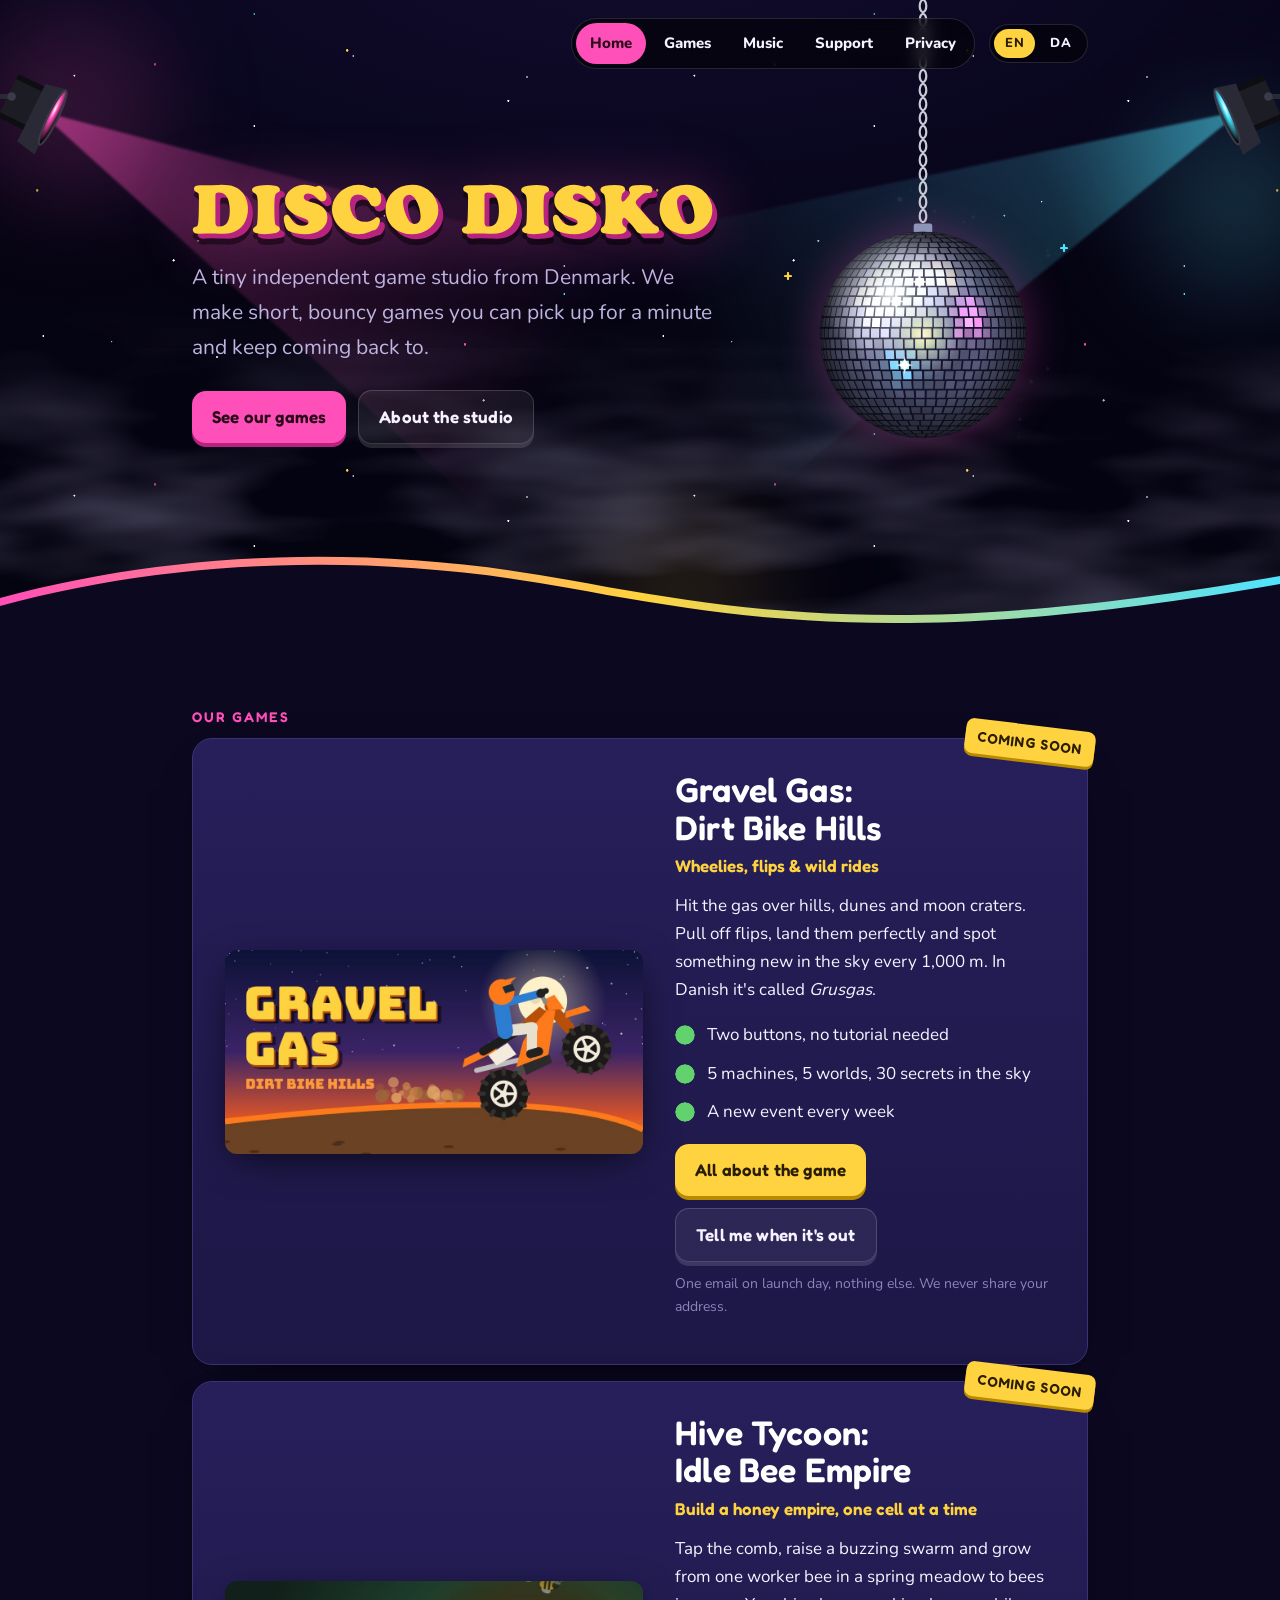
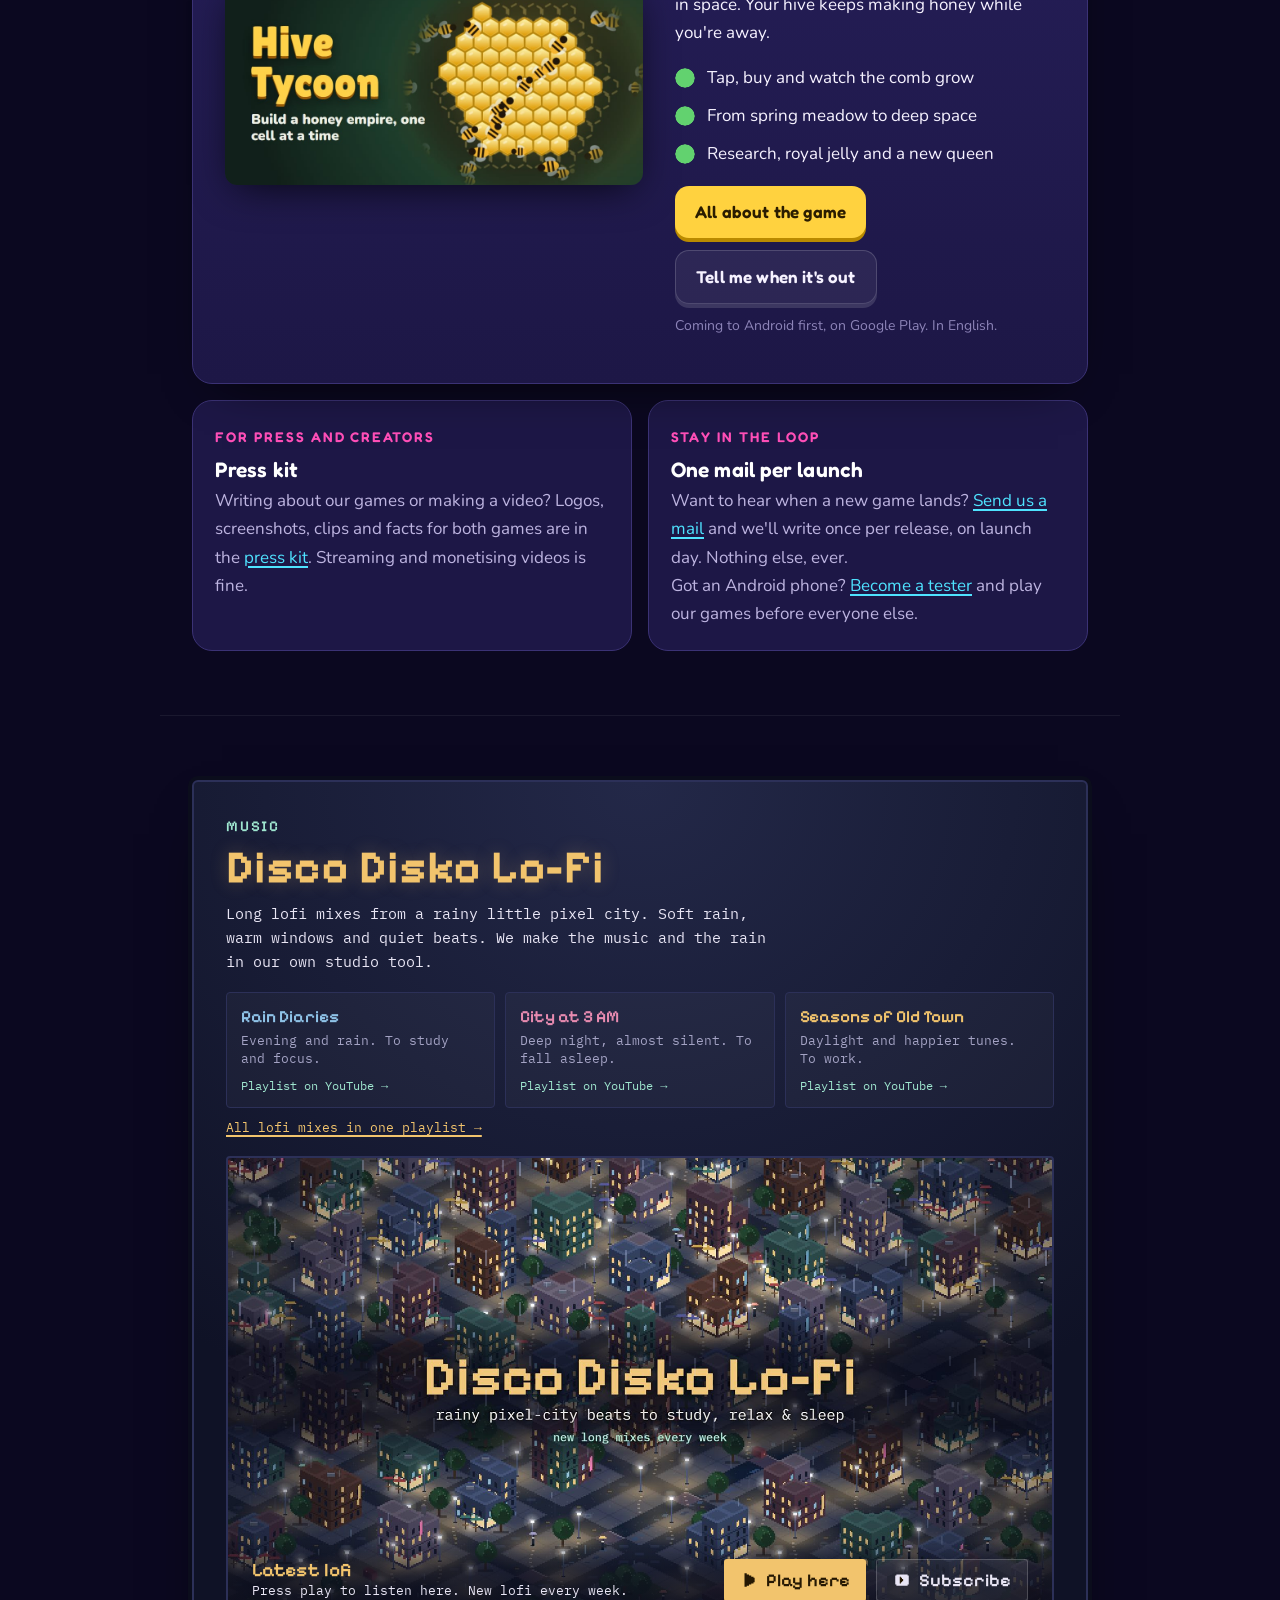
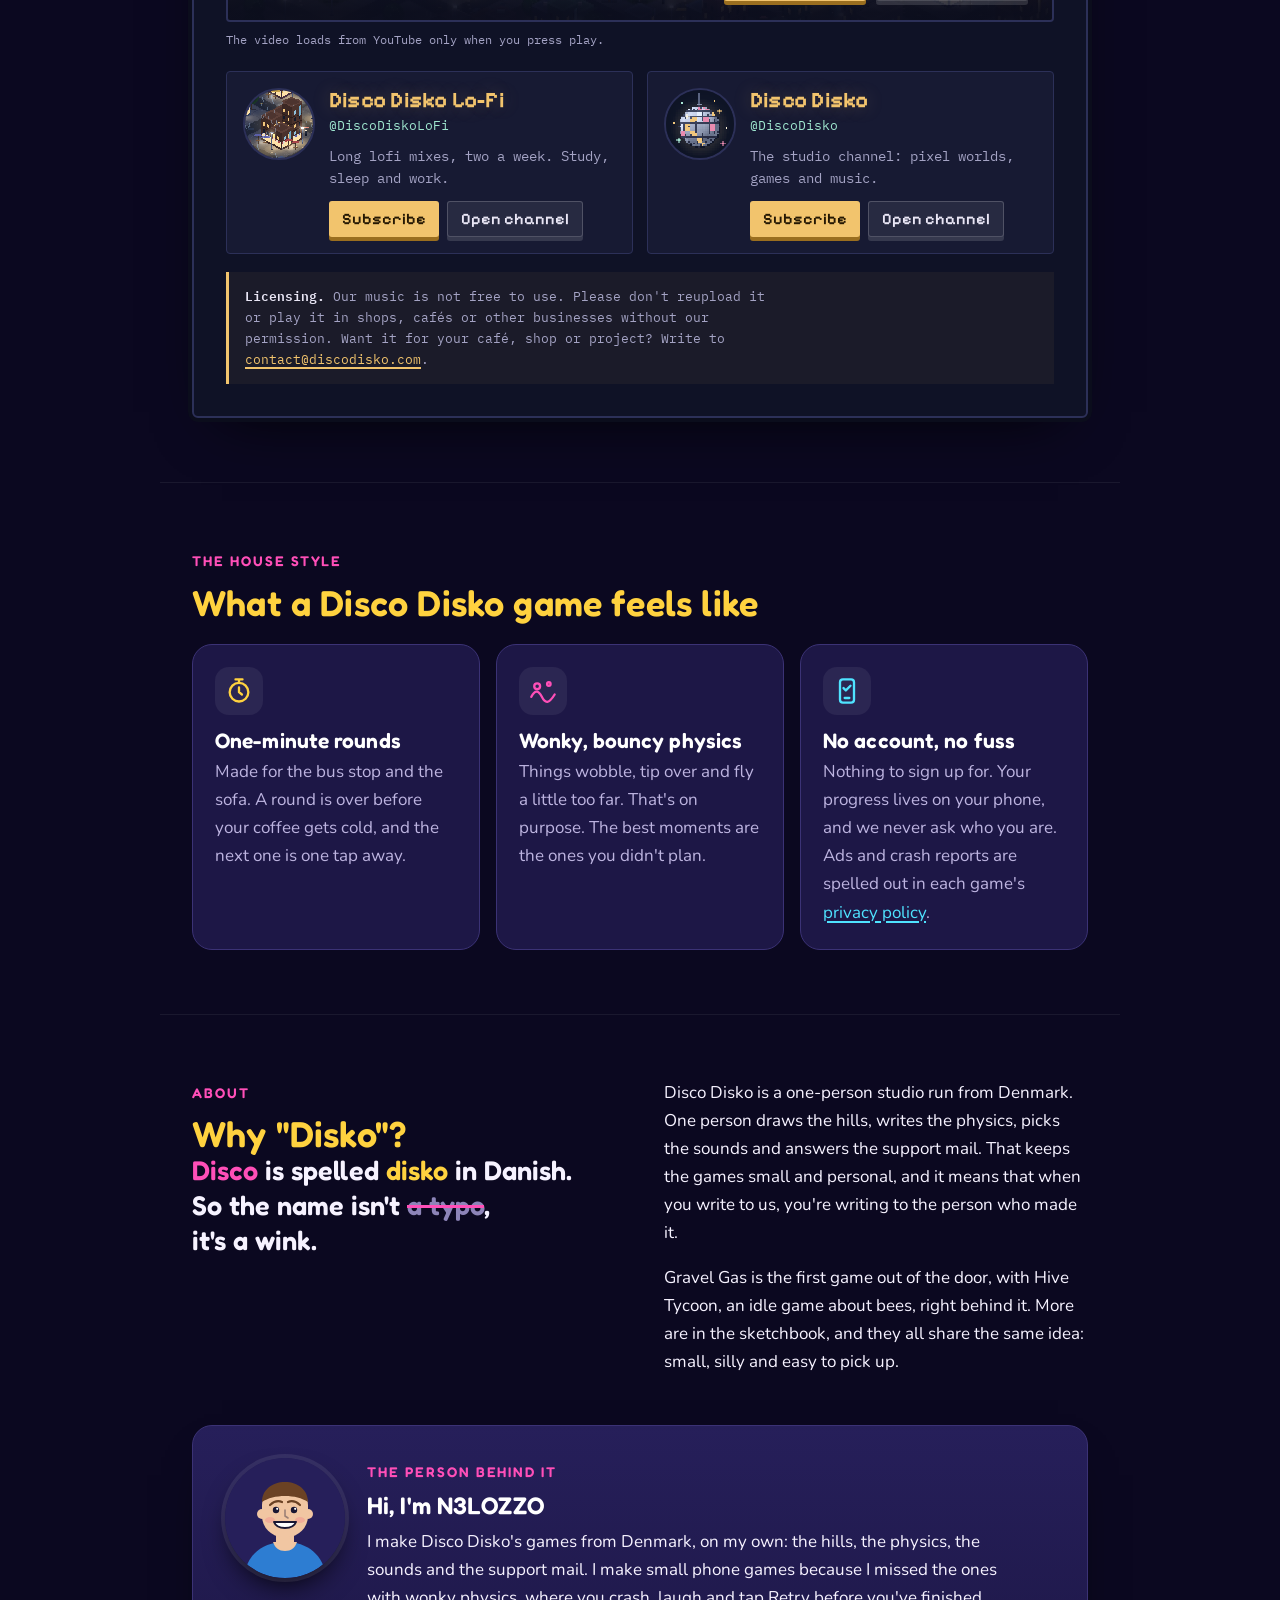
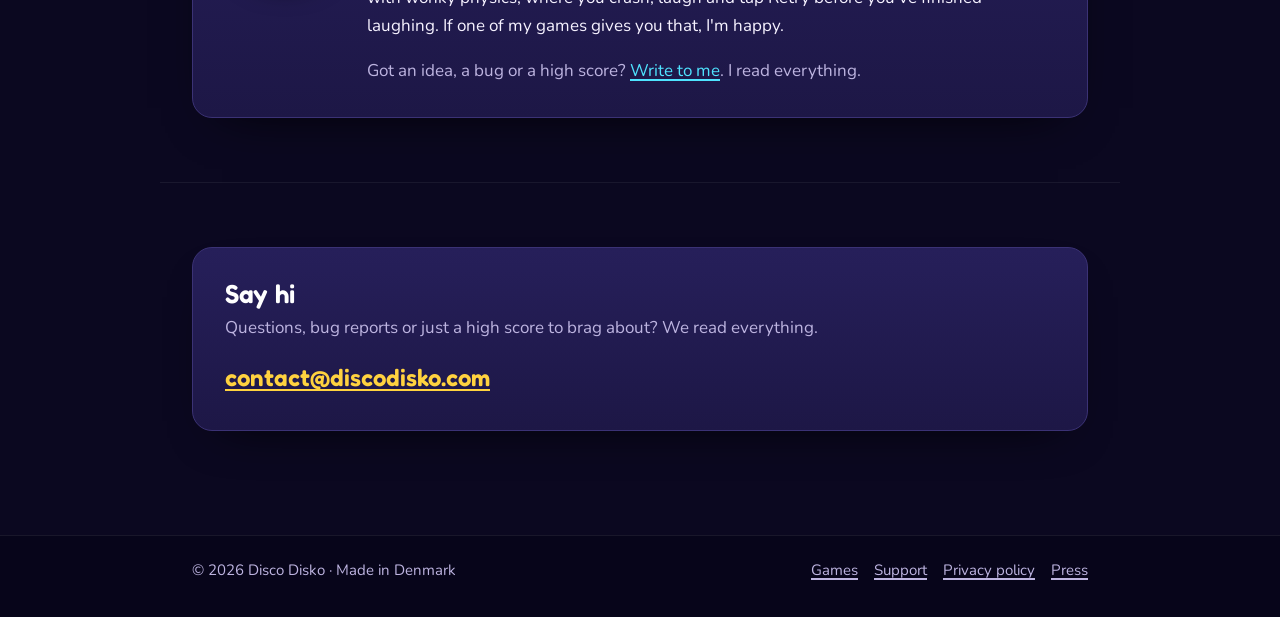
==== commit 3ddf51aa: "Site: first lofi premieres Friday 6 November at 18:00 (was Tuesday 10 November at 17:00) Co-Authored" ====
--- a/index.html
+++ b/index.html
@@ -240,7 +240,7 @@
       <div class="lf-player">
         <div class="lf-rain" aria-hidden="true"></div>
         <div class="lf-overlay">
-          <p class="lf-status" aria-live="polite"><strong>New long mixes every week</strong>The first one premieres Tuesday 10 November at 17:00 CET.</p>
+          <p class="lf-status" aria-live="polite"><strong>New lofi every week</strong>The first track premieres Friday 6 November at 18:00 CET.</p>
           <div class="lf-actions" style="display:flex;gap:10px;flex-wrap:wrap">
             <button class="lf-btn" type="button" data-play hidden><svg viewBox="0 0 16 16" aria-hidden="true"><path d="M4 2h2v1h2v1h2v1h2v1h1v4h-1v1h-2v1H8v1H6v1H4z" fill="currentColor"/></svg>Play here</button>
             <a class="lf-btn" data-subscribe href="https://www.youtube.com/@DiscoDiskoLoFi?sub_confirmation=1" rel="noopener" target="_blank"><svg viewBox="0 0 16 16" aria-hidden="true"><path d="M2 4h1V3h10v1h1v8h-1v1H3v-1H2z" fill="currentColor"/><path d="M6 5h1v1h1v1h1v2H8v1H7v1H6z" fill="#251803"/></svg>Subscribe</a>
@@ -402,7 +402,7 @@
       <div class="lf-player">
         <div class="lf-rain" aria-hidden="true"></div>
         <div class="lf-overlay">
-          <p class="lf-status" aria-live="polite"><strong>Nye lange mix hver uge</strong>Det første har premiere tirsdag 10. november kl. 17.</p>
+          <p class="lf-status" aria-live="polite"><strong>Ny lofi hver uge</strong>Det første nummer har premiere fredag 6. november kl. 18.</p>
           <div class="lf-actions" style="display:flex;gap:10px;flex-wrap:wrap">
             <button class="lf-btn" type="button" data-play hidden><svg viewBox="0 0 16 16" aria-hidden="true"><path d="M4 2h2v1h2v1h2v1h2v1h1v4h-1v1h-2v1H8v1H6v1H4z" fill="currentColor"/></svg>Afspil her</button>
             <a class="lf-btn" data-subscribe href="https://www.youtube.com/@DiscoDiskoLoFi?sub_confirmation=1" rel="noopener" target="_blank"><svg viewBox="0 0 16 16" aria-hidden="true"><path d="M2 4h1V3h10v1h1v8h-1v1H3v-1H2z" fill="currentColor"/><path d="M6 5h1v1h1v1h1v2H8v1H7v1H6z" fill="#251803"/></svg>Abonnér</a>
@@ -499,6 +499,6 @@
   </div>
 </footer>
 <script src="site.js?v=20261104B"></script>
-<script src="music/music.js?v=20261105A"></script>
+<script src="music/music.js?v=20261106A"></script>
 </body>
 </html>
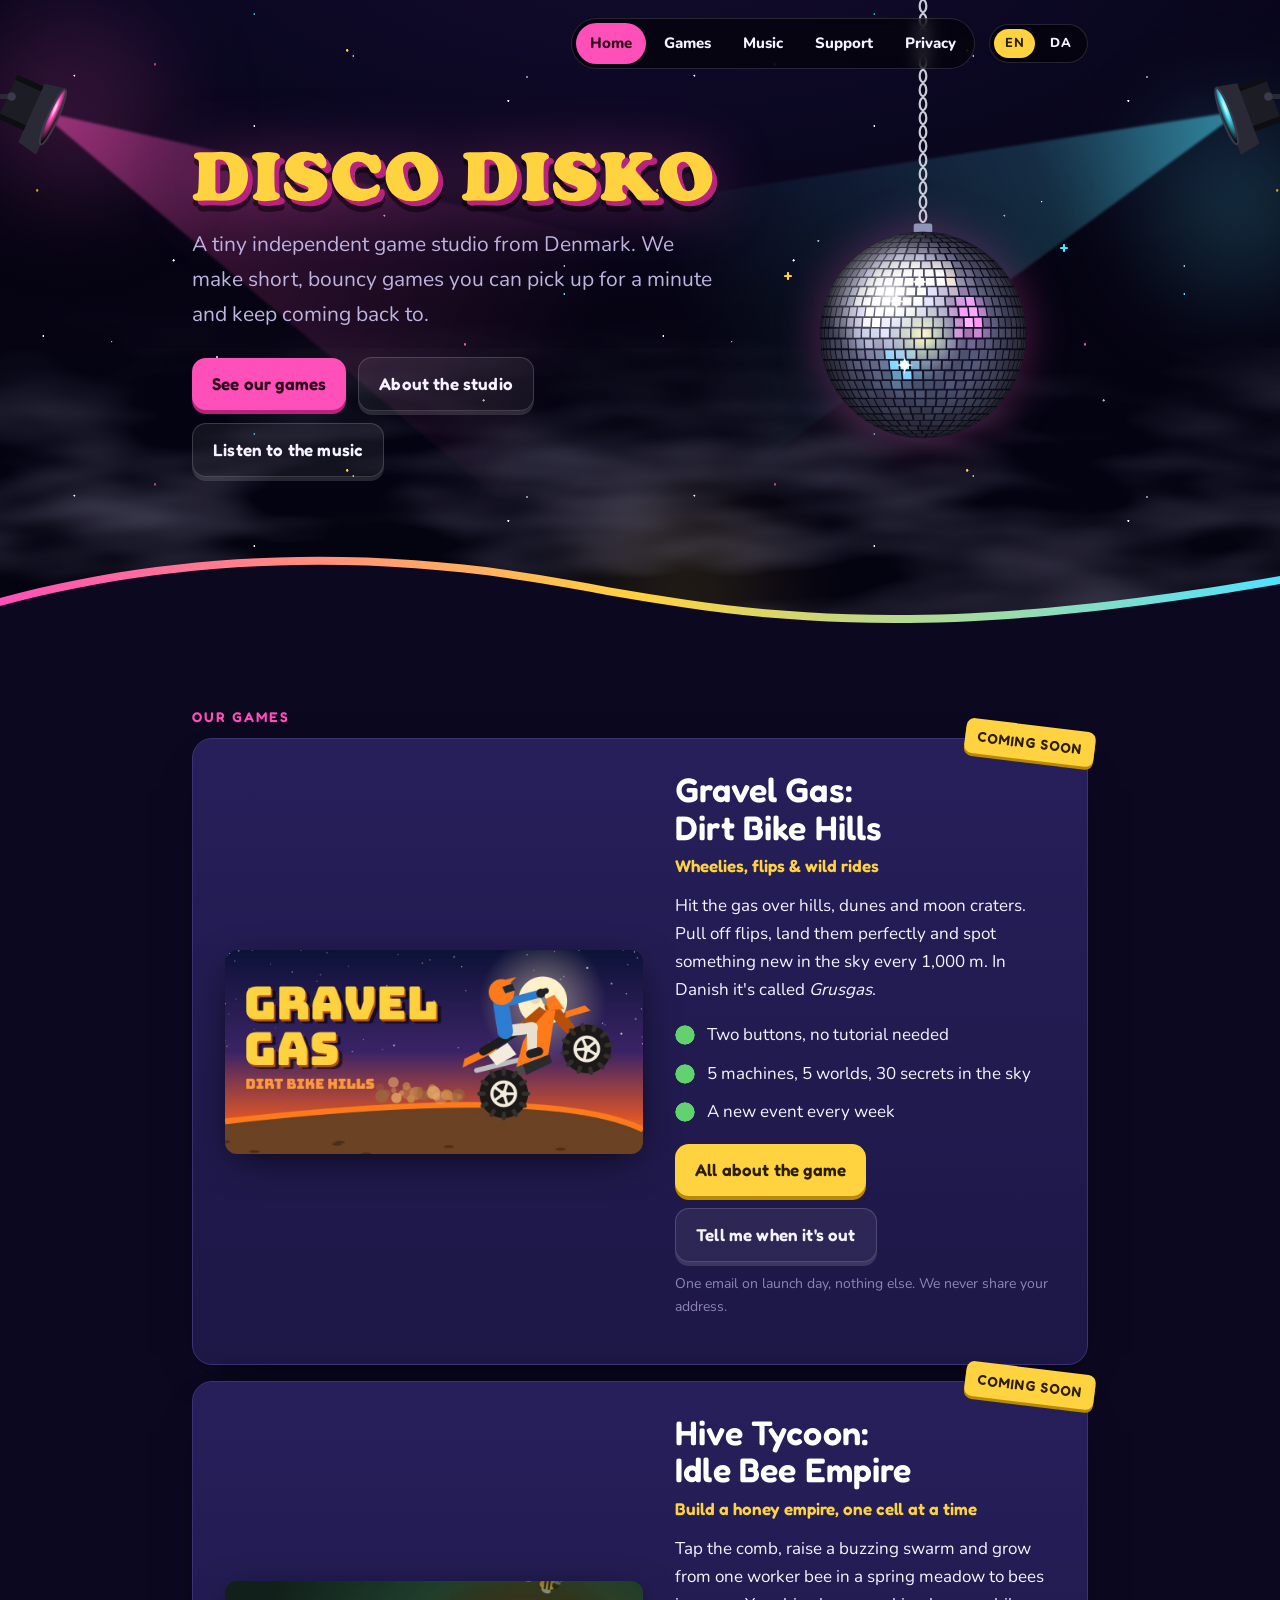
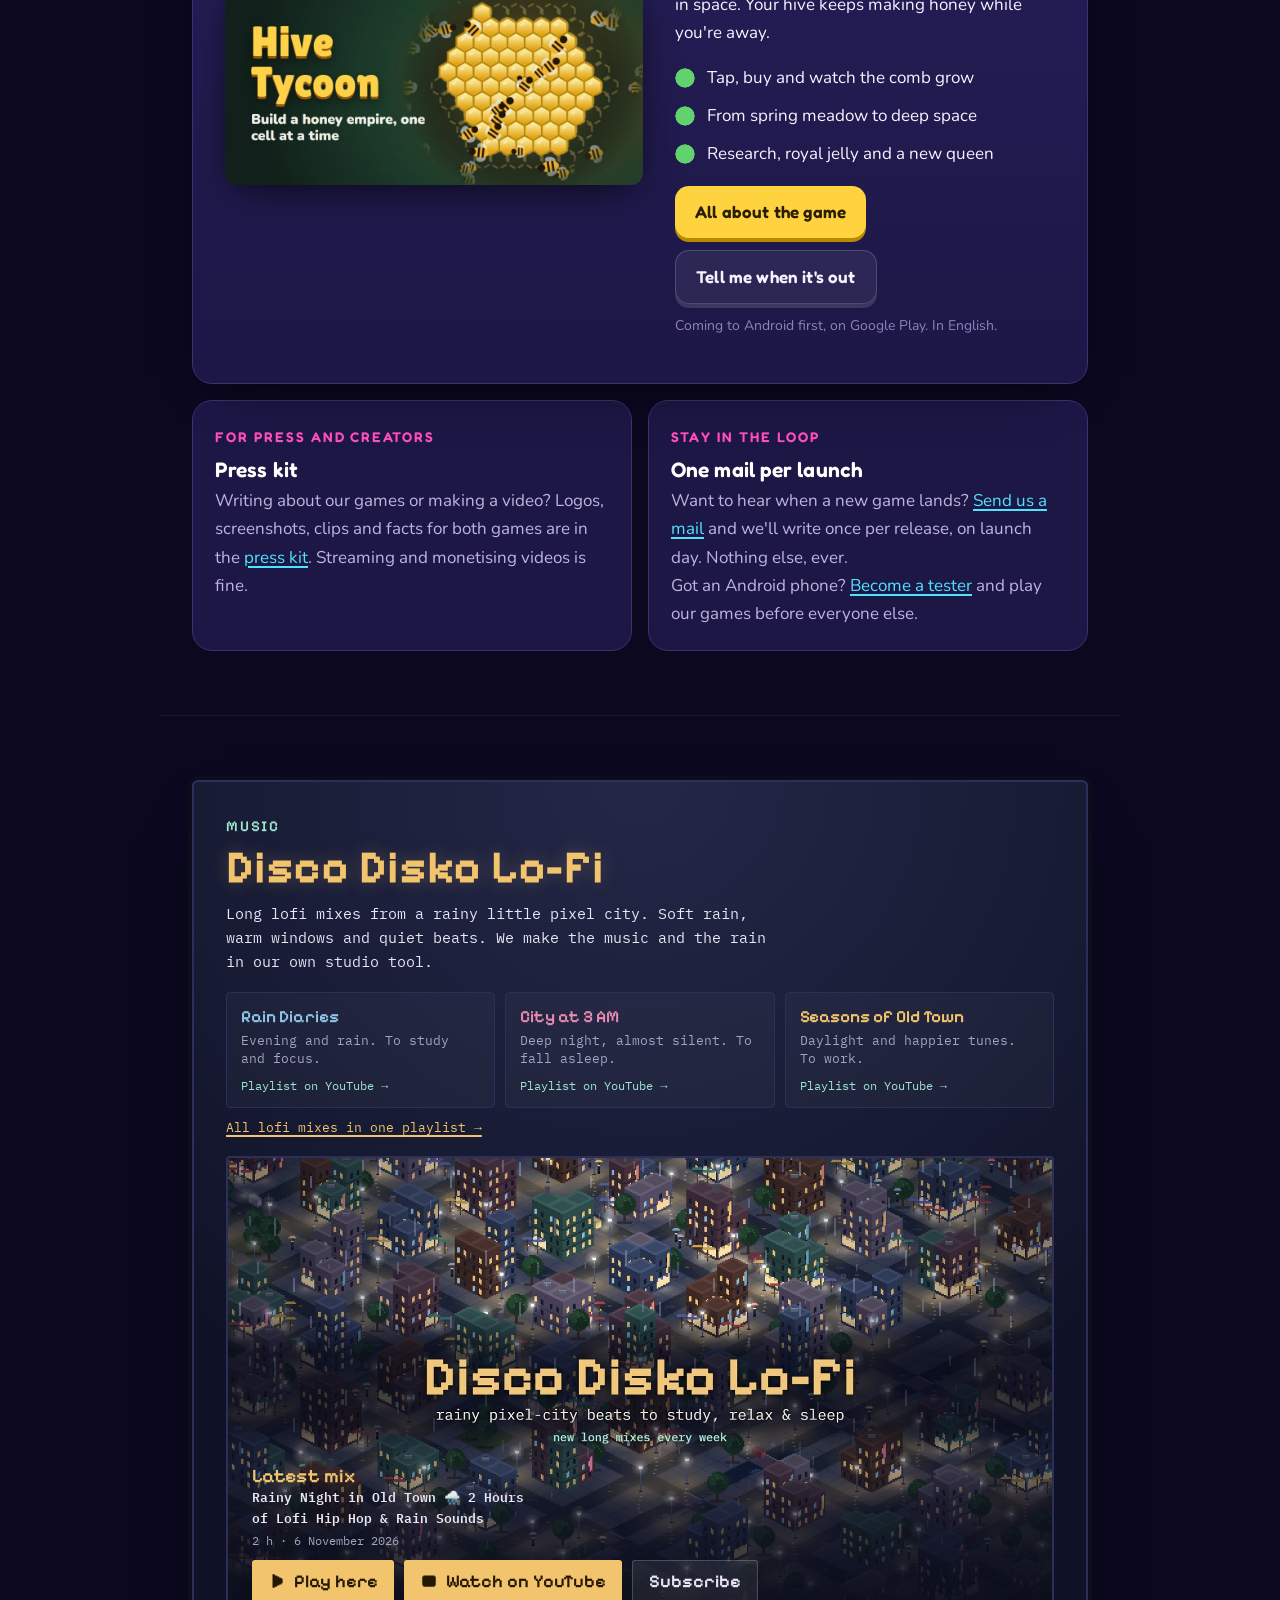
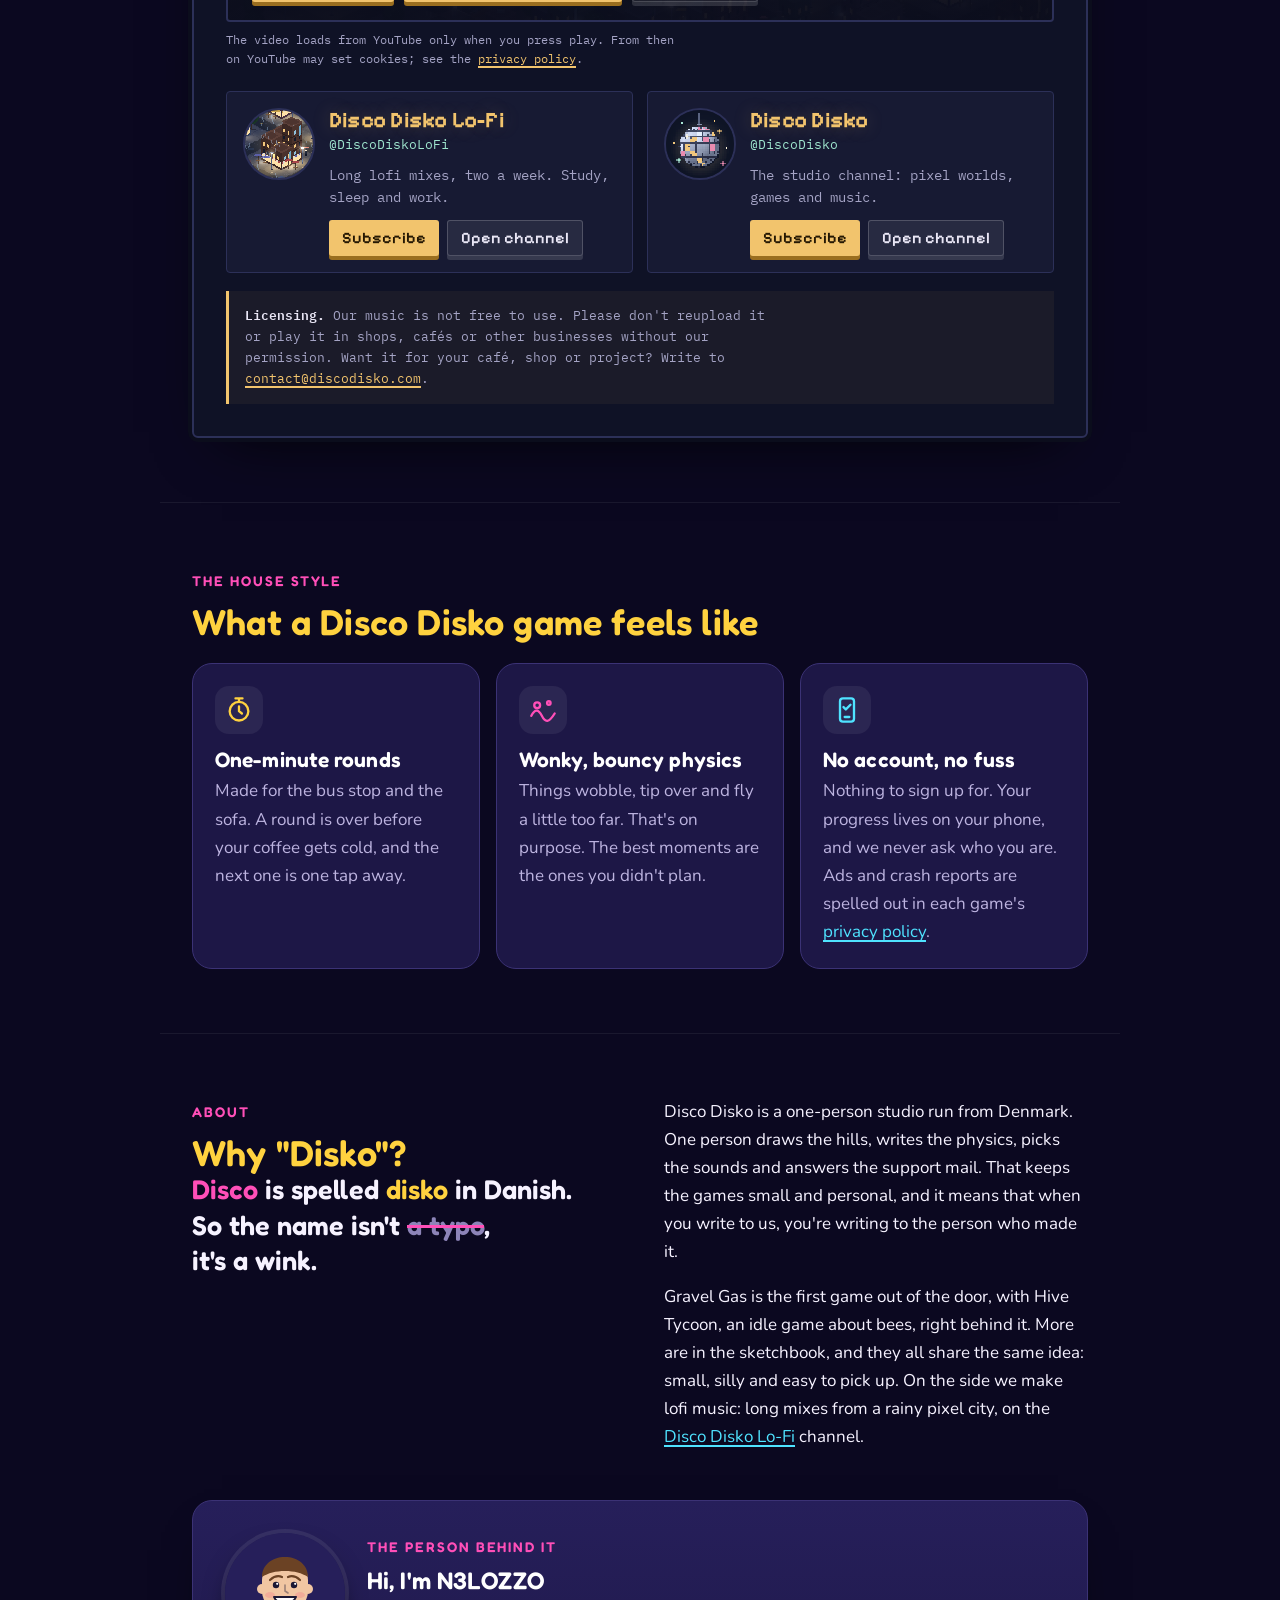
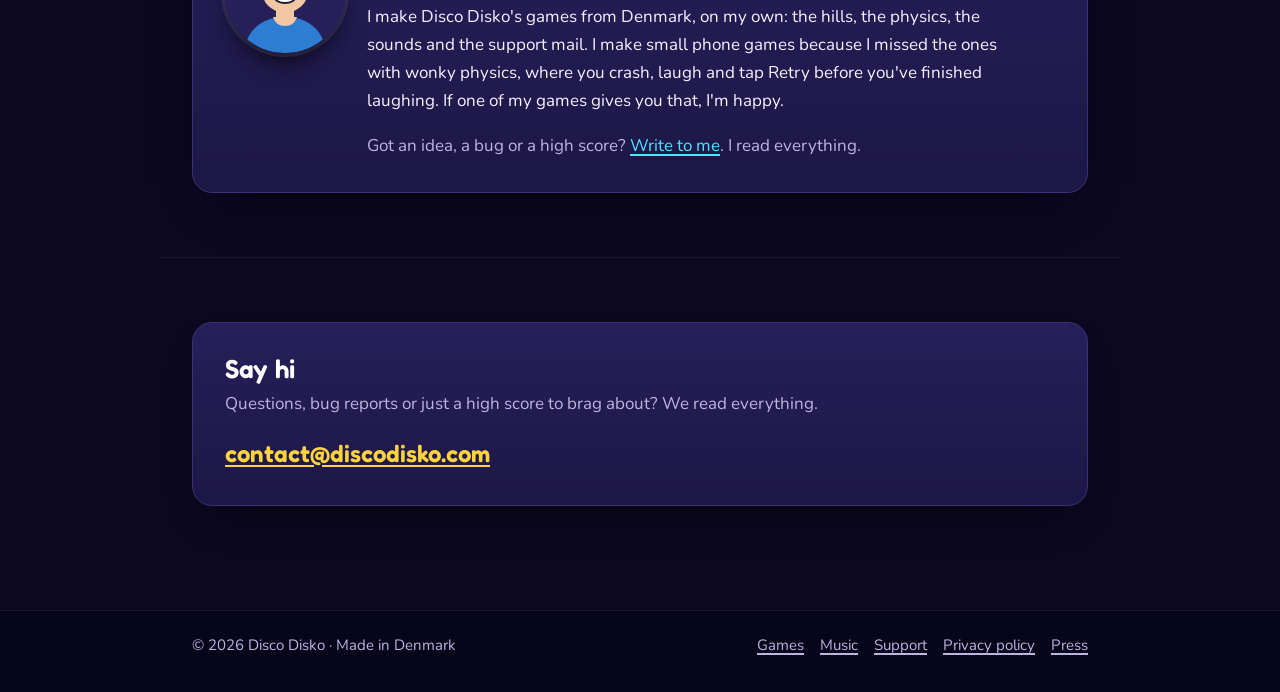
==== commit 37b8d8bf: "Site: the first lofi mix on the front page (play here, watch on YouTube, VideoObject data) written b" ====
--- a/index.html
+++ b/index.html
@@ -4,7 +4,7 @@
 <meta charset="utf-8">
 <meta name="viewport" content="width=device-width,initial-scale=1,viewport-fit=cover">
 <title data-en="Disco Disko · a tiny game studio from Denmark" data-da="Disco Disko · et lille spilstudie fra Danmark">Disco Disko · a tiny game studio from Denmark</title>
-<meta name="description" content="Disco Disko is a one-person game studio in Denmark making short, bouncy games for your phone. First up: Gravel Gas: Dirt Bike Hills and Hive Tycoon: Idle Bee Empire.">
+<meta name="description" content="Disco Disko is a one-person game studio in Denmark making short, bouncy games for your phone, and long lofi mixes on YouTube. First up: Gravel Gas: Dirt Bike Hills and Hive Tycoon: Idle Bee Empire.">
 <link rel="canonical" href="https://discodisko.com/">
 <link rel="alternate" hreflang="en" href="https://discodisko.com/">
 <link rel="alternate" hreflang="da" href="https://discodisko.com/?lang=da">
@@ -12,7 +12,7 @@
 <meta name="theme-color" content="#0b0820">
 <meta property="og:type" content="website">
 <meta property="og:title" content="Disco Disko">
-<meta property="og:description" content="A tiny independent game studio from Denmark, making playful games for your phone.">
+<meta property="og:description" content="A tiny independent game studio from Denmark, making playful games for your phone and long lofi mixes on YouTube.">
 <meta property="og:image" content="https://discodisko.com/og.jpg">
 <meta property="og:image:width" content="1200">
 <meta property="og:image:height" content="630">
@@ -24,9 +24,10 @@
 <link rel="manifest" href="site.webmanifest">
 <link rel="stylesheet" href="fonts.css?v=20261104B">
 <link rel="stylesheet" href="style.css?v=20261104B">
-<link rel="stylesheet" href="music/music.css?v=20261105B">
+<link rel="stylesheet" href="music/music.css?v=20261106B">
 <script>document.documentElement.className='js'</script>
-<script type="application/ld+json">{"@context":"https://schema.org","@type":"Organization","name":"Disco Disko","url":"https://discodisko.com/","logo":"https://discodisko.com/icon-512.png","email":"contact@discodisko.com","foundingDate":"2026","address":{"@type":"PostalAddress","addressCountry":"DK"},"description":"A tiny independent game studio from Denmark making short, bouncy games for your phone."}</script>
+<script type="application/ld+json">{"@context":"https://schema.org","@type":"Organization","name":"Disco Disko","url":"https://discodisko.com/","logo":"https://discodisko.com/icon-512.png","email":"contact@discodisko.com","foundingDate":"2026","address":{"@type":"PostalAddress","addressCountry":"DK"},"description":"A tiny independent game studio from Denmark making short, bouncy games for your phone and long lofi mixes on YouTube.","sameAs":["https://www.youtube.com/@DiscoDisko","https://www.youtube.com/@DiscoDiskoLoFi"]}</script>
+<script type="application/ld+json" id="ld-video">{"@context":"https://schema.org","@type":"VideoObject","name":"Rainy Night in Old Town 🌧️ 2 Hours of Lofi Hip Hop & Rain Sounds | Study · Sleep · Relax","description":"Night has fallen over Old Town. Rain is soft on the streets, the café umbrellas are still out and the windows glow warm while the city slowly goes quiet. 🌧️🏙️","thumbnailUrl":["https://i2.ytimg.com/vi/MNkIN9HCysg/hqdefault.jpg","https://i.ytimg.com/vi/MNkIN9HCysg/maxresdefault.jpg"],"uploadDate":"2026-11-06T17:00:13+00:00","duration":"PT2H","url":"https://www.youtube.com/watch?v=MNkIN9HCysg","embedUrl":"https://www.youtube-nocookie.com/embed/MNkIN9HCysg","publisher":{"@type":"Organization","name":"Disco Disko","url":"https://discodisko.com/"},"isPartOf":{"@type":"CreativeWorkSeries","name":"Disco Disko Lo-Fi","url":"https://www.youtube.com/@DiscoDiskoLoFi"}}</script>
 </head>
 <body>
 <a class="skip" href="#main"><span data-lang-section="en">Skip to content</span><span data-lang-section="da" lang="da">Spring til indhold</span></a>
@@ -107,6 +108,7 @@
         <div class="actions">
           <a class="btn" href="#games">See our games</a>
           <a class="btn ghost" href="#about">About the studio</a>
+          <a class="btn ghost" href="#music">Listen to the music</a>
         </div>
       </div>
       <div data-lang-section="da" lang="da">
@@ -114,6 +116,7 @@
         <div class="actions">
           <a class="btn" href="#games">Se vores spil</a>
           <a class="btn ghost" href="#about">Om studiet</a>
+          <a class="btn ghost" href="#music">Lyt til musikken</a>
         </div>
       </div>
     </div>
@@ -227,7 +230,7 @@
   </section>
 
   <section class="block wrap lofi" id="music" aria-labelledby="music-h">
-    <div class="lf-box" data-lofi-player="en">
+    <div class="lf-box" data-lofi-player="en" data-video="MNkIN9HCysg">
       <span class="lf-kicker">Music</span>
       <h2 id="music-h">Disco Disko Lo-Fi</h2>
       <p class="lf-lead">Long lofi mixes from a rainy little pixel city. Soft rain, warm windows and quiet beats. We make the music and the rain in our own studio tool.</p>
@@ -240,14 +243,14 @@
       <div class="lf-player">
         <div class="lf-rain" aria-hidden="true"></div>
         <div class="lf-overlay">
-          <p class="lf-status" aria-live="polite"><strong>New lofi every week</strong>The first track premieres Friday 6 November at 18:00 CET.</p>
+          <p class="lf-status"><strong>Latest mix</strong><a class="lf-title" href="https://www.youtube.com/watch?v=MNkIN9HCysg" rel="noopener" target="_blank">Rainy Night in Old Town 🌧️ 2 Hours of Lofi Hip Hop &amp; Rain Sounds</a><span class="lf-meta" lang="en">2 h · 6 November 2026</span></p>
           <div class="lf-actions" style="display:flex;gap:10px;flex-wrap:wrap">
             <button class="lf-btn" type="button" data-play hidden><svg viewBox="0 0 16 16" aria-hidden="true"><path d="M4 2h2v1h2v1h2v1h2v1h1v4h-1v1h-2v1H8v1H6v1H4z" fill="currentColor"/></svg>Play here</button>
-            <a class="lf-btn" data-subscribe href="https://www.youtube.com/@DiscoDiskoLoFi?sub_confirmation=1" rel="noopener" target="_blank"><svg viewBox="0 0 16 16" aria-hidden="true"><path d="M2 4h1V3h10v1h1v8h-1v1H3v-1H2z" fill="currentColor"/><path d="M6 5h1v1h1v1h1v2H8v1H7v1H6z" fill="#251803"/></svg>Subscribe</a>
+            <a class="lf-btn" data-watch href="https://www.youtube.com/watch?v=MNkIN9HCysg" rel="noopener" target="_blank"><svg viewBox="0 0 16 16" aria-hidden="true"><path d="M2 4h1V3h10v1h1v8h-1v1H3v-1H2z" fill="currentColor"/><path d="M6 5h1v1h1v1h1v2H8v1H7v1H6z" fill="#251803"/></svg>Watch on YouTube</a><a class="lf-btn ghost" data-subscribe href="https://www.youtube.com/@DiscoDiskoLoFi?sub_confirmation=1" rel="noopener" target="_blank">Subscribe</a>
           </div>
         </div>
       </div>
-      <p class="lf-note" hidden>The video loads from YouTube only when you press play.</p>
+      <p class="lf-note" hidden>The video loads from YouTube only when you press play. From then on YouTube may set cookies; see the <a href="privacy/">privacy policy</a>.</p>
       <div class="lf-channels">
         <div class="lf-channel">
           <img src="music/lofi.png" alt="Disco Disko Lo-Fi channel picture: a pixel building in the rain" width="72" height="72" loading="lazy">
@@ -303,7 +306,7 @@
       </div>
       <div>
         <p>Disco Disko is a one-person studio run from Denmark. One person draws the hills, writes the physics, picks the sounds and answers the support mail. That keeps the games small and personal, and it means that when you write to us, you're writing to the person who made it.</p>
-        <p>Gravel Gas is the first game out of the door, with Hive Tycoon, an idle game about bees, right behind it. More are in the sketchbook, and they all share the same idea: small, silly and easy to pick up.</p>
+        <p>Gravel Gas is the first game out of the door, with Hive Tycoon, an idle game about bees, right behind it. More are in the sketchbook, and they all share the same idea: small, silly and easy to pick up. On the side we make lofi music: long mixes from a rainy pixel city, on the <a href="#music">Disco Disko Lo-Fi</a> channel.</p>
       </div>
     </div>
 
@@ -389,7 +392,7 @@
   </section>
 
   <section class="block wrap lofi" id="music-da" aria-labelledby="music-da-h">
-    <div class="lf-box" data-lofi-player="da">
+    <div class="lf-box" data-lofi-player="da" data-video="MNkIN9HCysg">
       <span class="lf-kicker">Musik</span>
       <h2 id="music-da-h">Disco Disko Lo-Fi</h2>
       <p class="lf-lead">Lange lofi-mix fra en lille pixelby i regnvejr. Blid regn, varme vinduer og stille beats. Musikken og regnen laver vi i vores eget studieværktøj.</p>
@@ -402,14 +405,14 @@
       <div class="lf-player">
         <div class="lf-rain" aria-hidden="true"></div>
         <div class="lf-overlay">
-          <p class="lf-status" aria-live="polite"><strong>Ny lofi hver uge</strong>Det første nummer har premiere fredag 6. november kl. 18.</p>
+          <p class="lf-status"><strong>Seneste mix</strong><a class="lf-title" href="https://www.youtube.com/watch?v=MNkIN9HCysg" rel="noopener" target="_blank">Rainy Night in Old Town 🌧️ 2 Hours of Lofi Hip Hop &amp; Rain Sounds</a><span class="lf-meta" lang="da">2 t · 6. november 2026</span></p>
           <div class="lf-actions" style="display:flex;gap:10px;flex-wrap:wrap">
             <button class="lf-btn" type="button" data-play hidden><svg viewBox="0 0 16 16" aria-hidden="true"><path d="M4 2h2v1h2v1h2v1h2v1h1v4h-1v1h-2v1H8v1H6v1H4z" fill="currentColor"/></svg>Afspil her</button>
-            <a class="lf-btn" data-subscribe href="https://www.youtube.com/@DiscoDiskoLoFi?sub_confirmation=1" rel="noopener" target="_blank"><svg viewBox="0 0 16 16" aria-hidden="true"><path d="M2 4h1V3h10v1h1v8h-1v1H3v-1H2z" fill="currentColor"/><path d="M6 5h1v1h1v1h1v2H8v1H7v1H6z" fill="#251803"/></svg>Abonnér</a>
+            <a class="lf-btn" data-watch href="https://www.youtube.com/watch?v=MNkIN9HCysg" rel="noopener" target="_blank"><svg viewBox="0 0 16 16" aria-hidden="true"><path d="M2 4h1V3h10v1h1v8h-1v1H3v-1H2z" fill="currentColor"/><path d="M6 5h1v1h1v1h1v2H8v1H7v1H6z" fill="#251803"/></svg>Se på YouTube</a><a class="lf-btn ghost" data-subscribe href="https://www.youtube.com/@DiscoDiskoLoFi?sub_confirmation=1" rel="noopener" target="_blank">Abonnér</a>
           </div>
         </div>
       </div>
-      <p class="lf-note" hidden>Videoen hentes først fra YouTube, når du trykker play.</p>
+      <p class="lf-note" hidden>Videoen hentes først fra YouTube, når du trykker play. Derefter kan YouTube sætte cookies; se <a href="privacy/">privatlivspolitikken</a>.</p>
       <div class="lf-channels">
         <div class="lf-channel">
           <img src="music/lofi.png" alt="Disco Disko Lo-Fis kanalbillede: en pixelbygning i regnvejr" width="72" height="72" loading="lazy">
@@ -465,7 +468,7 @@
       </div>
       <div>
         <p>Disco Disko er et enkeltmandsstudie i Danmark. Én person tegner bakkerne, skriver fysikken, vælger lydene og svarer på supportmails. Det holder spillene små og personlige, og det betyder, at når du skriver til os, skriver du til den, der har lavet spillet.</p>
-        <p>Grusgas er det første spil ud af døren, og Hive Tycoon, et idle-spil om bier, følger lige efter. Flere ligger i skitsebogen, og de bygger alle på samme idé: små, fjollede og lette at gå til.</p>
+        <p>Grusgas er det første spil ud af døren, og Hive Tycoon, et idle-spil om bier, følger lige efter. Flere ligger i skitsebogen, og de bygger alle på samme idé: små, fjollede og lette at gå til. Ved siden af laver vi lofi-musik: lange mix fra en lille pixelby i regnvejr, på kanalen <a href="#music">Disco Disko Lo-Fi</a>.</p>
       </div>
     </div>
 
@@ -495,10 +498,10 @@
 <footer>
   <div class="wrap">
     <span>© 2026 Disco Disko · <span data-lang-section="en">Made in Denmark</span><span data-lang-section="da" lang="da">Lavet i Danmark</span></span>
-    <nav aria-label="Footer"><a href="#games"><span data-lang-section="en">Games</span><span data-lang-section="da" lang="da">Spil</span></a><a href="support/"><span data-lang-section="en">Support</span><span data-lang-section="da" lang="da">Hjælp</span></a><a href="privacy/"><span data-lang-section="en">Privacy policy</span><span data-lang-section="da" lang="da">Privatlivspolitik</span></a><a href="press/"><span data-lang-section="en">Press</span><span data-lang-section="da" lang="da">Presse</span></a></nav>
+    <nav aria-label="Footer"><a href="#games"><span data-lang-section="en">Games</span><span data-lang-section="da" lang="da">Spil</span></a><a href="#music"><span data-lang-section="en">Music</span><span data-lang-section="da" lang="da">Musik</span></a><a href="support/"><span data-lang-section="en">Support</span><span data-lang-section="da" lang="da">Hjælp</span></a><a href="privacy/"><span data-lang-section="en">Privacy policy</span><span data-lang-section="da" lang="da">Privatlivspolitik</span></a><a href="press/"><span data-lang-section="en">Press</span><span data-lang-section="da" lang="da">Presse</span></a></nav>
   </div>
 </footer>
 <script src="site.js?v=20261104B"></script>
-<script src="music/music.js?v=20261106A"></script>
+<script src="music/music.js?v=20261106B"></script>
 </body>
 </html>
--- a/music/music.css
+++ b/music/music.css
@@ -47,6 +47,9 @@
 .lofi .lf-overlay{position:absolute;inset:auto 0 0 0;padding:18px clamp(14px,3vw,24px);background:linear-gradient(to top,#0b0d1cf2 10%,#0b0d1c99 65%,transparent);display:flex;flex-wrap:wrap;gap:10px 16px;align-items:center;justify-content:space-between}
 .lofi .lf-status{font-size:13px;color:var(--lf-text);margin:0}
 .lofi .lf-status strong{font-family:var(--lf-pixel);font-weight:600;font-size:19px;color:var(--lf-warm);display:block;line-height:1.2}
+.lofi .lf-title{display:block;color:var(--lf-text);font-weight:600;text-decoration:none;max-width:34ch}
+.lofi .lf-title:hover{color:#fff;text-decoration:underline}
+.lofi .lf-meta{display:block;font-size:12px;color:var(--lf-dim);margin-top:2px}
 /* phones: the text goes under the picture instead of over it */
 @media (max-width:600px){.lofi .lf-player{aspect-ratio:auto;padding-top:56.25%;background-size:100% auto;background-position:top center}.lofi .lf-rain{display:none}.lofi .lf-overlay{position:relative;inset:auto;background:#0b0d1c;border-top:2px solid var(--lf-line)}}
 .lofi .lf-note{font-size:12px;color:var(--lf-dim);margin:8px 0 0}
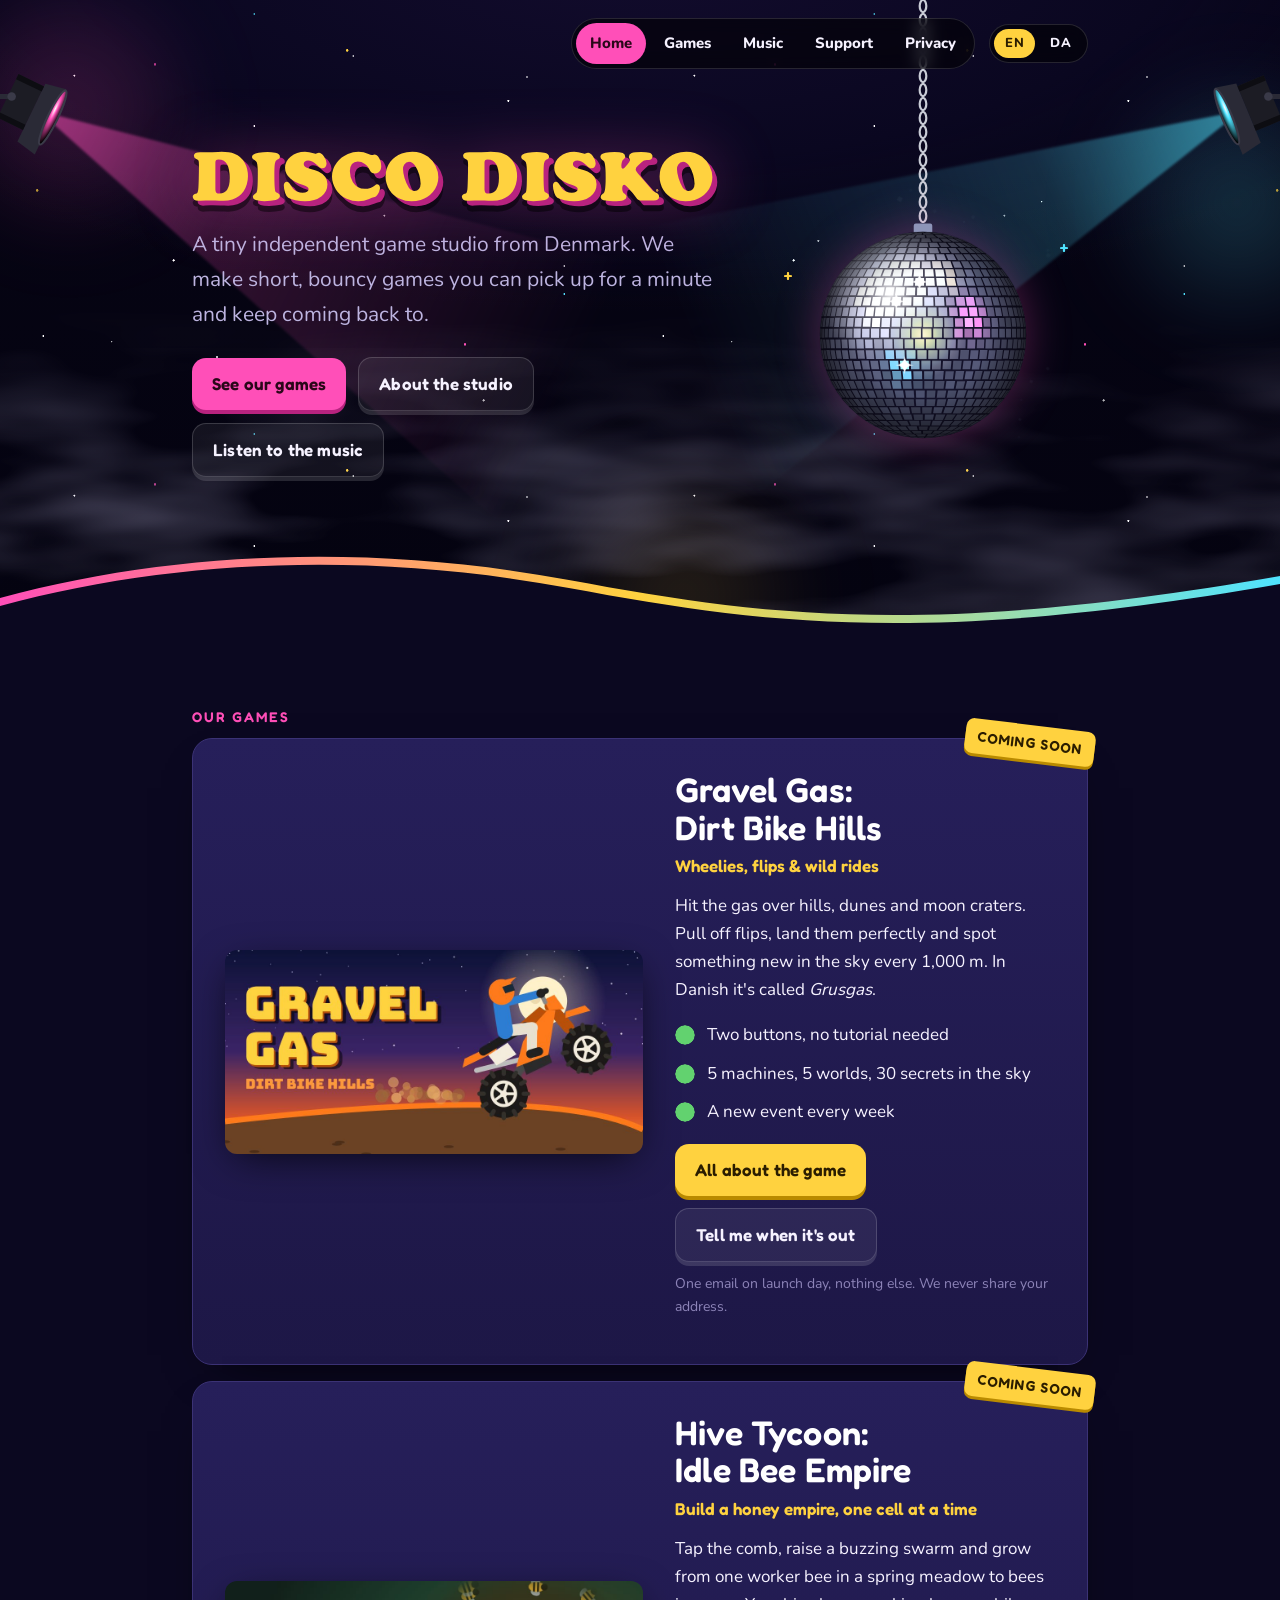
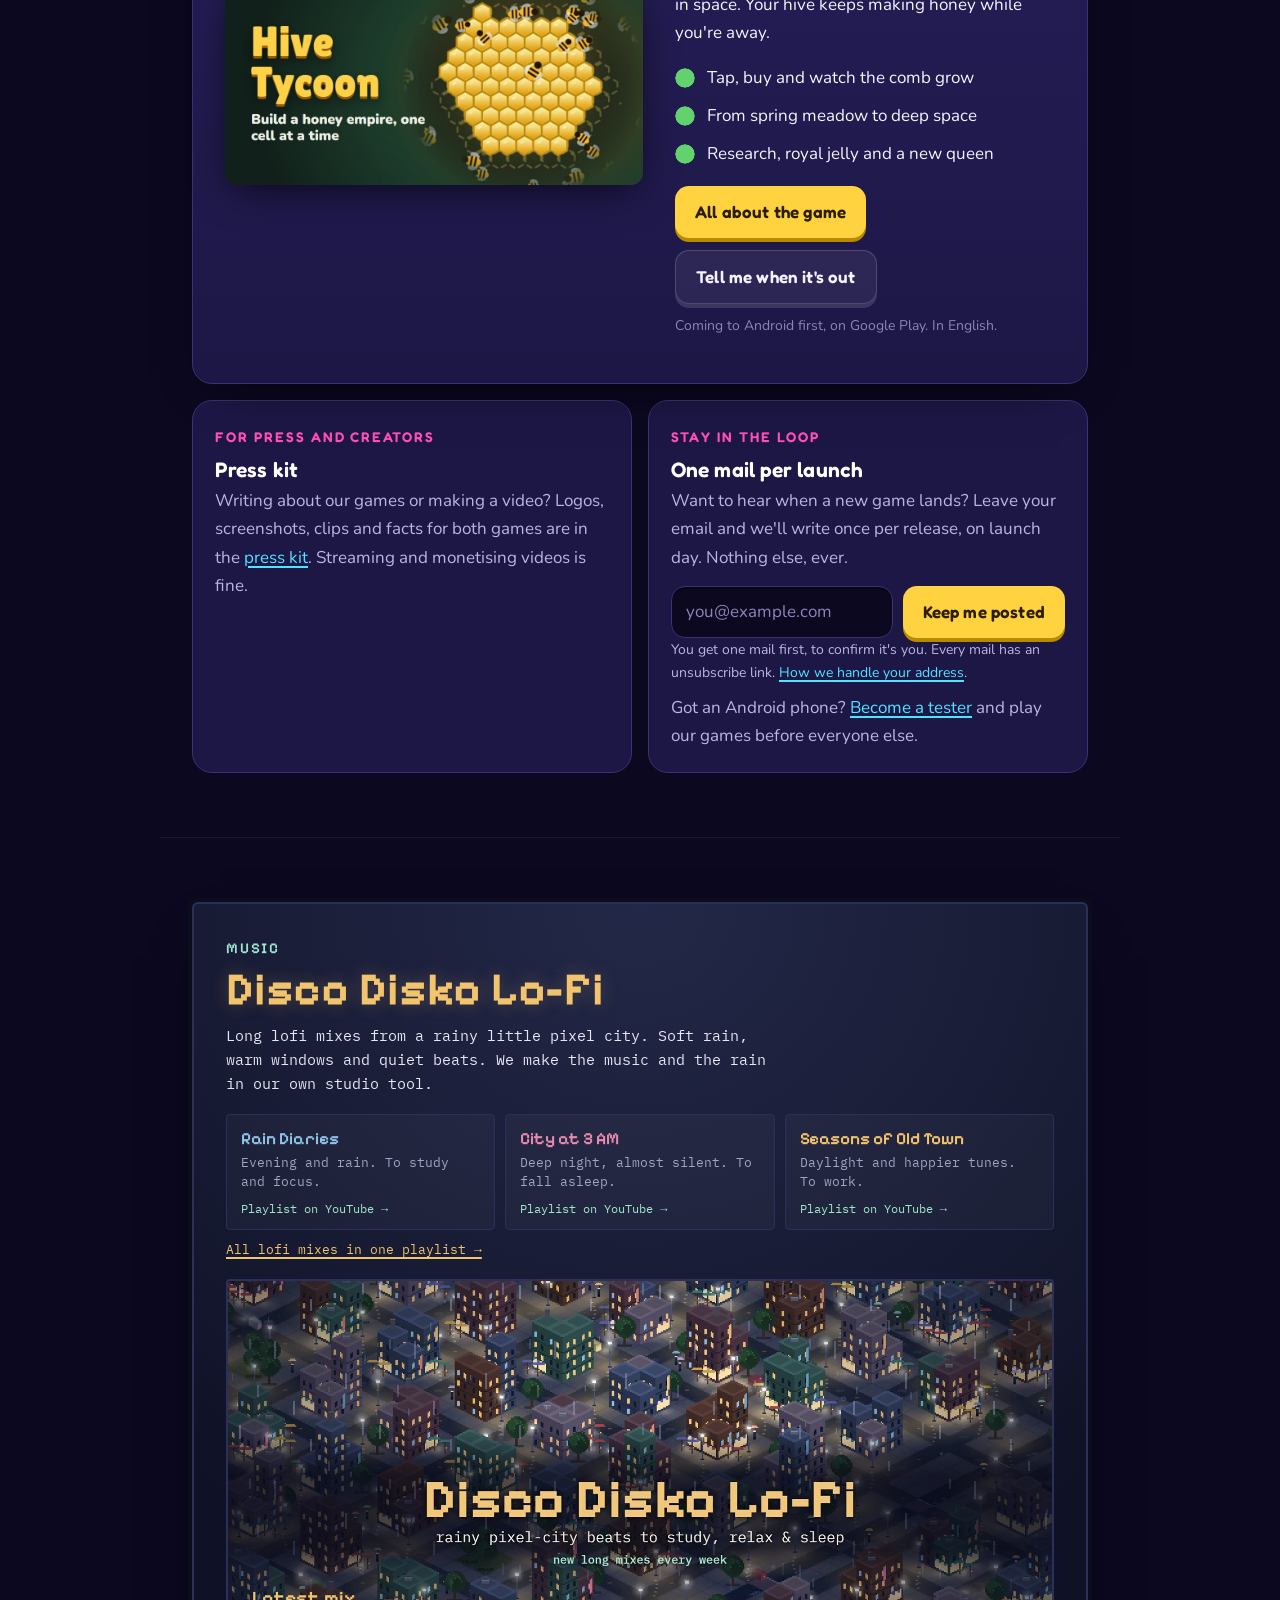
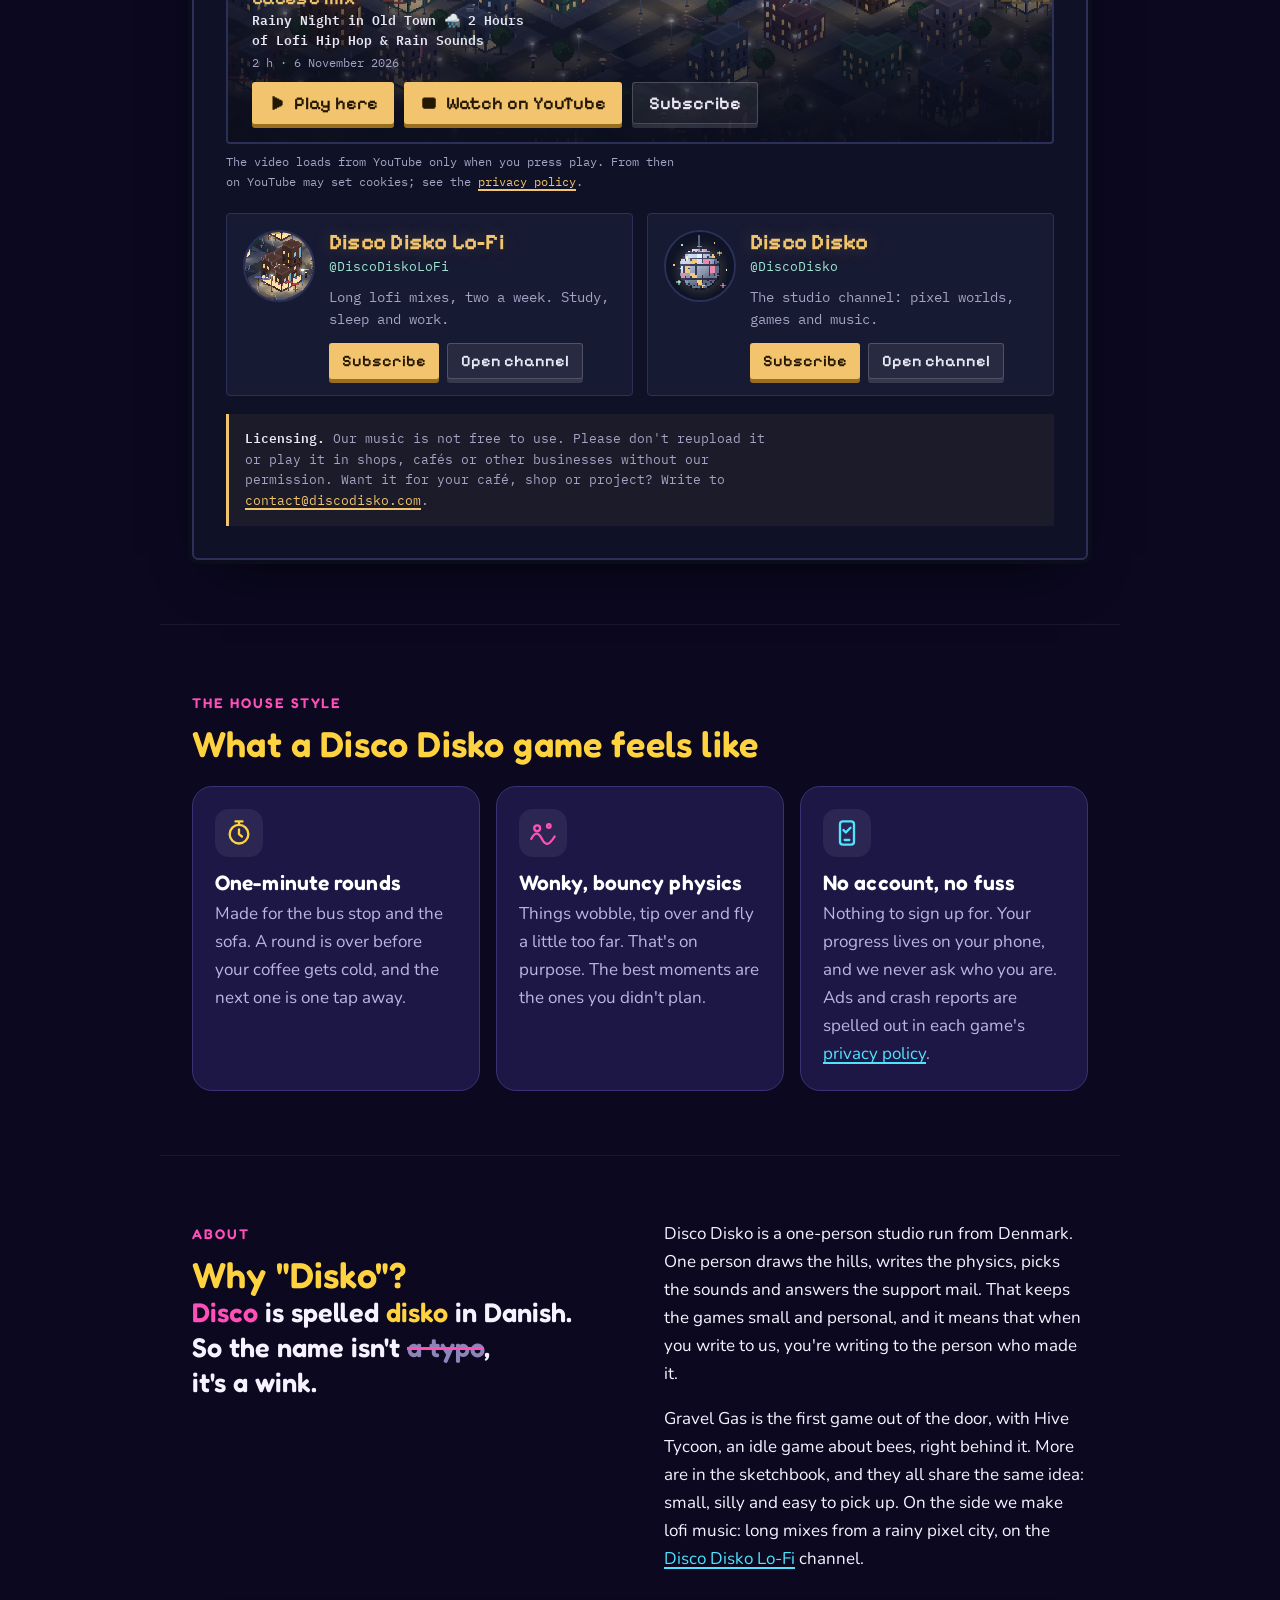
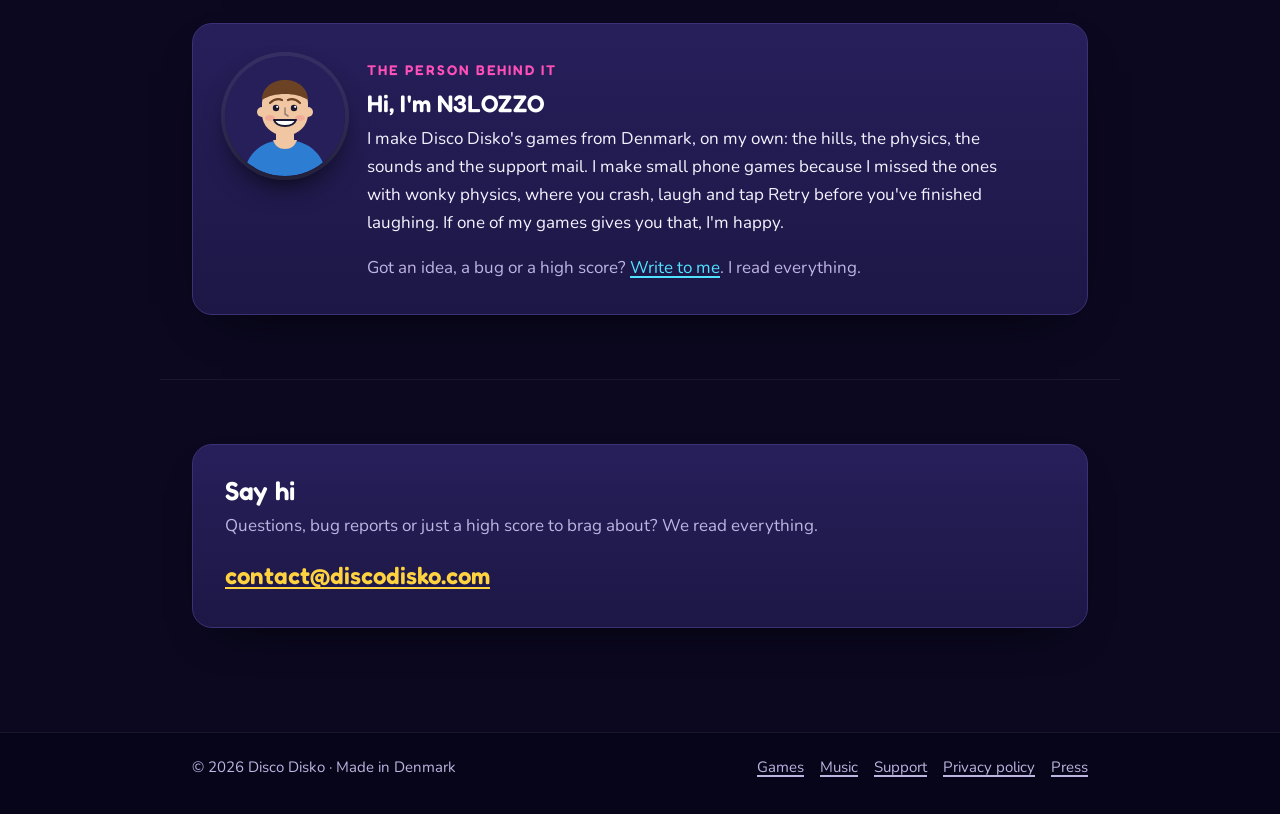
==== commit fa436e29: "Site: a sign-up field for launch mails (front page and both game pages) instead of "write to us"; po" ====
--- a/index.html
+++ b/index.html
@@ -22,8 +22,8 @@
 <link rel="icon" href="favicon-32.png" sizes="32x32" type="image/png">
 <link rel="apple-touch-icon" href="apple-touch-icon.png">
 <link rel="manifest" href="site.webmanifest">
-<link rel="stylesheet" href="fonts.css?v=20261104B">
-<link rel="stylesheet" href="style.css?v=20261104B">
+<link rel="stylesheet" href="fonts.css?v=20261107">
+<link rel="stylesheet" href="style.css?v=20261107">
 <link rel="stylesheet" href="music/music.css?v=20261106B">
 <script>document.documentElement.className='js'</script>
 <script type="application/ld+json">{"@context":"https://schema.org","@type":"Organization","name":"Disco Disko","url":"https://discodisko.com/","logo":"https://discodisko.com/icon-512.png","email":"contact@discodisko.com","foundingDate":"2026","address":{"@type":"PostalAddress","addressCountry":"DK"},"description":"A tiny independent game studio from Denmark making short, bouncy games for your phone and long lofi mixes on YouTube.","sameAs":["https://www.youtube.com/@DiscoDisko","https://www.youtube.com/@DiscoDiskoLoFi"]}</script>
@@ -190,7 +190,7 @@
         </ul>
         <div class="actions" style="margin-top:18px">
           <a class="btn gold" href="gravelgas/">All about the game</a>
-          <a class="btn ghost" href="mailto:contact@discodisko.com?subject=Tell%20me%20when%20Gravel%20Gas%20is%20out&amp;body=Hi%20Disco%20Disko%2C%0A%0APlease%20send%20me%20one%20email%20when%20Gravel%20Gas%20is%20in%20the%20App%20Store%20or%20on%20Google%20Play.%0A%0AI%20play%20on%3A%20iPhone%20%2F%20Android">Tell me when it's out</a>
+          <a class="btn ghost" href="#newsletter">Tell me when it's out</a>
         </div>
         <p class="hint" style="margin-top:10px">One email on launch day, nothing else. We never share your address.</p>
       </div>
@@ -209,7 +209,7 @@
         </ul>
         <div class="actions" style="margin-top:18px">
           <a class="btn gold" href="hivetycoon/">All about the game</a>
-          <a class="btn ghost" href="mailto:contact@discodisko.com?subject=Tell%20me%20when%20Hive%20Tycoon%20is%20out&amp;body=Hi%20Disco%20Disko%2C%0A%0APlease%20send%20me%20one%20email%20when%20Hive%20Tycoon%20is%20on%20Google%20Play.">Tell me when it's out</a>
+          <a class="btn ghost" href="#newsletter">Tell me when it's out</a>
         </div>
         <p class="hint" style="margin-top:10px">Coming to Android first, on Google Play. In English.</p>
       </div>
@@ -220,11 +220,19 @@
         <h3>Press kit</h3>
         <p>Writing about our games or making a video? Logos, screenshots, clips and facts for both games are in the <a href="press/">press kit</a>. Streaming and monetising videos is fine.</p>
       </div>
-      <div class="tile">
+      <div class="tile" id="newsletter">
         <span class="kicker">Stay in the loop</span>
         <h3>One mail per launch</h3>
-        <p>Want to hear when a new game lands? <a href="mailto:contact@discodisko.com?subject=Tell%20me%20about%20new%20Disco%20Disko%20games&amp;body=Hi%20Disco%20Disko%2C%0A%0APlease%20send%20me%20one%20email%20whenever%20you%20release%20a%20new%20game.%0A%0AI%20play%20on%3A%20iPhone%20%2F%20Android">Send us a mail</a> and we'll write once per release, on launch day. Nothing else, ever.</p>
-        <p style="margin:0">Got an Android phone? <a href="testers/">Become a tester</a> and play our games before everyone else.</p>
+        <p>Want to hear when a new game lands? Leave your email and we'll write once per release, on launch day. Nothing else, ever.</p>
+        <form class="signup" action="https://buttondown.com/api/emails/embed-subscribe/discodisko" method="post" style="margin:14px 0 0">
+          <label class="sr-only" for="nl-email">Your email address</label>
+          <input id="nl-email" type="email" name="email" placeholder="you@example.com" required autocomplete="email" inputmode="email">
+          <input type="hidden" name="embed" value="1">
+          <input type="hidden" name="metadata__source" value="front-page">
+          <button class="btn gold" type="submit">Keep me posted</button>
+        </form>
+        <p class="hint">You get one mail first, to confirm it's you. Every mail has an unsubscribe link. <a href="privacy/">How we handle your address</a>.</p>
+        <p style="margin:10px 0 0">Got an Android phone? <a href="testers/">Become a tester</a> and play our games before everyone else.</p>
       </div>
     </div>
   </section>
@@ -352,7 +360,7 @@
         </ul>
         <div class="actions" style="margin-top:18px">
           <a class="btn gold" href="gravelgas/">Alt om spillet</a>
-          <a class="btn ghost" href="mailto:contact@discodisko.com?subject=Giv%20mig%20besked%2C%20n%C3%A5r%20Grusgas%20udkommer&amp;body=Hej%20Disco%20Disko%0A%0ASend%20mig%20gerne%20%C3%A9n%20mail%2C%20n%C3%A5r%20Grusgas%20er%20i%20App%20Store%20eller%20p%C3%A5%20Google%20Play.%0A%0AJeg%20spiller%20p%C3%A5%3A%20iPhone%20%2F%20Android">Giv mig besked, når det udkommer</a>
+          <a class="btn ghost" href="#nyhedsbrev">Giv mig besked, når det udkommer</a>
         </div>
         <p class="hint" style="margin-top:10px">Én mail på udgivelsesdagen, ikke andet. Vi deler aldrig din adresse.</p>
       </div>
@@ -371,7 +379,7 @@
         </ul>
         <div class="actions" style="margin-top:18px">
           <a class="btn gold" href="hivetycoon/">Alt om spillet</a>
-          <a class="btn ghost" href="mailto:contact@discodisko.com?subject=Giv%20mig%20besked%2C%20n%C3%A5r%20Hive%20Tycoon%20udkommer&amp;body=Hej%20Disco%20Disko%0A%0ASend%20mig%20gerne%20%C3%A9n%20mail%2C%20n%C3%A5r%20Hive%20Tycoon%20er%20p%C3%A5%20Google%20Play.">Giv mig besked, når det udkommer</a>
+          <a class="btn ghost" href="#nyhedsbrev">Giv mig besked, når det udkommer</a>
         </div>
         <p class="hint" style="margin-top:10px">Kommer først til Android, på Google Play. På engelsk.</p>
       </div>
@@ -382,11 +390,19 @@
         <h3>Pressemappe</h3>
         <p>Skriver du om vores spil eller laver en video? Logoer, skærmbilleder, klip og fakta om begge spil ligger i <a href="press/">pressemappen</a>. Du må gerne streame og tjene penge på videoerne.</p>
       </div>
-      <div class="tile">
+      <div class="tile" id="nyhedsbrev">
         <span class="kicker">Følg med</span>
         <h3>Én mail pr. udgivelse</h3>
-        <p>Vil du høre, når et nyt spil lander? <a href="mailto:contact@discodisko.com?subject=Giv%20mig%20besked%20om%20nye%20spil%20fra%20Disco%20Disko&amp;body=Hej%20Disco%20Disko%0A%0ASend%20mig%20gerne%20%C3%A9n%20mail%2C%20hver%20gang%20I%20udgiver%20et%20nyt%20spil.%0A%0AJeg%20spiller%20p%C3%A5%3A%20iPhone%20%2F%20Android">Skriv til os</a>, så skriver vi én gang pr. udgivelse, på udgivelsesdagen. Ikke andet, nogensinde.</p>
-        <p style="margin:0">Har du en Android-telefon? <a href="testers/">Bliv tester</a>, og spil vores spil før alle andre.</p>
+        <p>Vil du høre, når et nyt spil lander? Skriv din e-mail her, så skriver vi én gang pr. udgivelse, på udgivelsesdagen. Ikke andet, nogensinde.</p>
+        <form class="signup" action="https://buttondown.com/api/emails/embed-subscribe/discodisko" method="post" style="margin:14px 0 0">
+          <label class="sr-only" for="nl-email-da">Din e-mailadresse</label>
+          <input id="nl-email-da" type="email" name="email" placeholder="dig@eksempel.dk" required autocomplete="email" inputmode="email">
+          <input type="hidden" name="embed" value="1">
+          <input type="hidden" name="metadata__source" value="front-page">
+          <button class="btn gold" type="submit">Giv mig besked</button>
+        </form>
+        <p class="hint">Du får først én mail, hvor du bekræfter, at det er dig. Alle mails har et link til at melde sig fra. <a href="privacy/">Sådan behandler vi din adresse</a>.</p>
+        <p style="margin:10px 0 0">Har du en Android-telefon? <a href="testers/">Bliv tester</a>, og spil vores spil før alle andre.</p>
       </div>
     </div>
   </section>
@@ -501,7 +517,7 @@
     <nav aria-label="Footer"><a href="#games"><span data-lang-section="en">Games</span><span data-lang-section="da" lang="da">Spil</span></a><a href="#music"><span data-lang-section="en">Music</span><span data-lang-section="da" lang="da">Musik</span></a><a href="support/"><span data-lang-section="en">Support</span><span data-lang-section="da" lang="da">Hjælp</span></a><a href="privacy/"><span data-lang-section="en">Privacy policy</span><span data-lang-section="da" lang="da">Privatlivspolitik</span></a><a href="press/"><span data-lang-section="en">Press</span><span data-lang-section="da" lang="da">Presse</span></a></nav>
   </div>
 </footer>
-<script src="site.js?v=20261104B"></script>
+<script src="site.js?v=20261107"></script>
 <script src="music/music.js?v=20261106B"></script>
 </body>
 </html>
--- a/style.css
+++ b/style.css
@@ -203,6 +203,13 @@
 .gallery figcaption{padding:10px 14px;font-weight:700;font-size:15px;color:var(--muted)}
 @media (min-width:900px){.gallery{grid-auto-columns:min(60%,520px)}}
 .hint{font-size:14px;color:var(--faint);margin-top:4px}
+.sr-only{position:absolute;width:1px;height:1px;margin:-1px;padding:0;overflow:hidden;clip:rect(0 0 0 0);white-space:nowrap;border:0}
+.signup{display:flex;gap:10px;flex-wrap:wrap;align-items:stretch;max-width:520px}
+.signup input[type=email]{flex:1 1 200px;min-width:0;font:inherit;font-size:17px;padding:11px 14px;border-radius:14px;border:1px solid var(--line);background:var(--night);color:var(--text);box-shadow:inset 0 2px 0 #0006}
+.signup input[type=email]::placeholder{color:var(--faint)}
+.signup input[type=email]:focus{border-color:var(--pink)}
+.signup .btn{flex:none}
+@media (max-width:700px){.hero .signup{justify-content:center}}
 
 /* ---------- legal / support pages ---------- */
 .crumb{position:relative;z-index:1;display:flex;align-items:center;gap:14px;padding-top:26px;padding-bottom:clamp(70px,11vw,110px)}
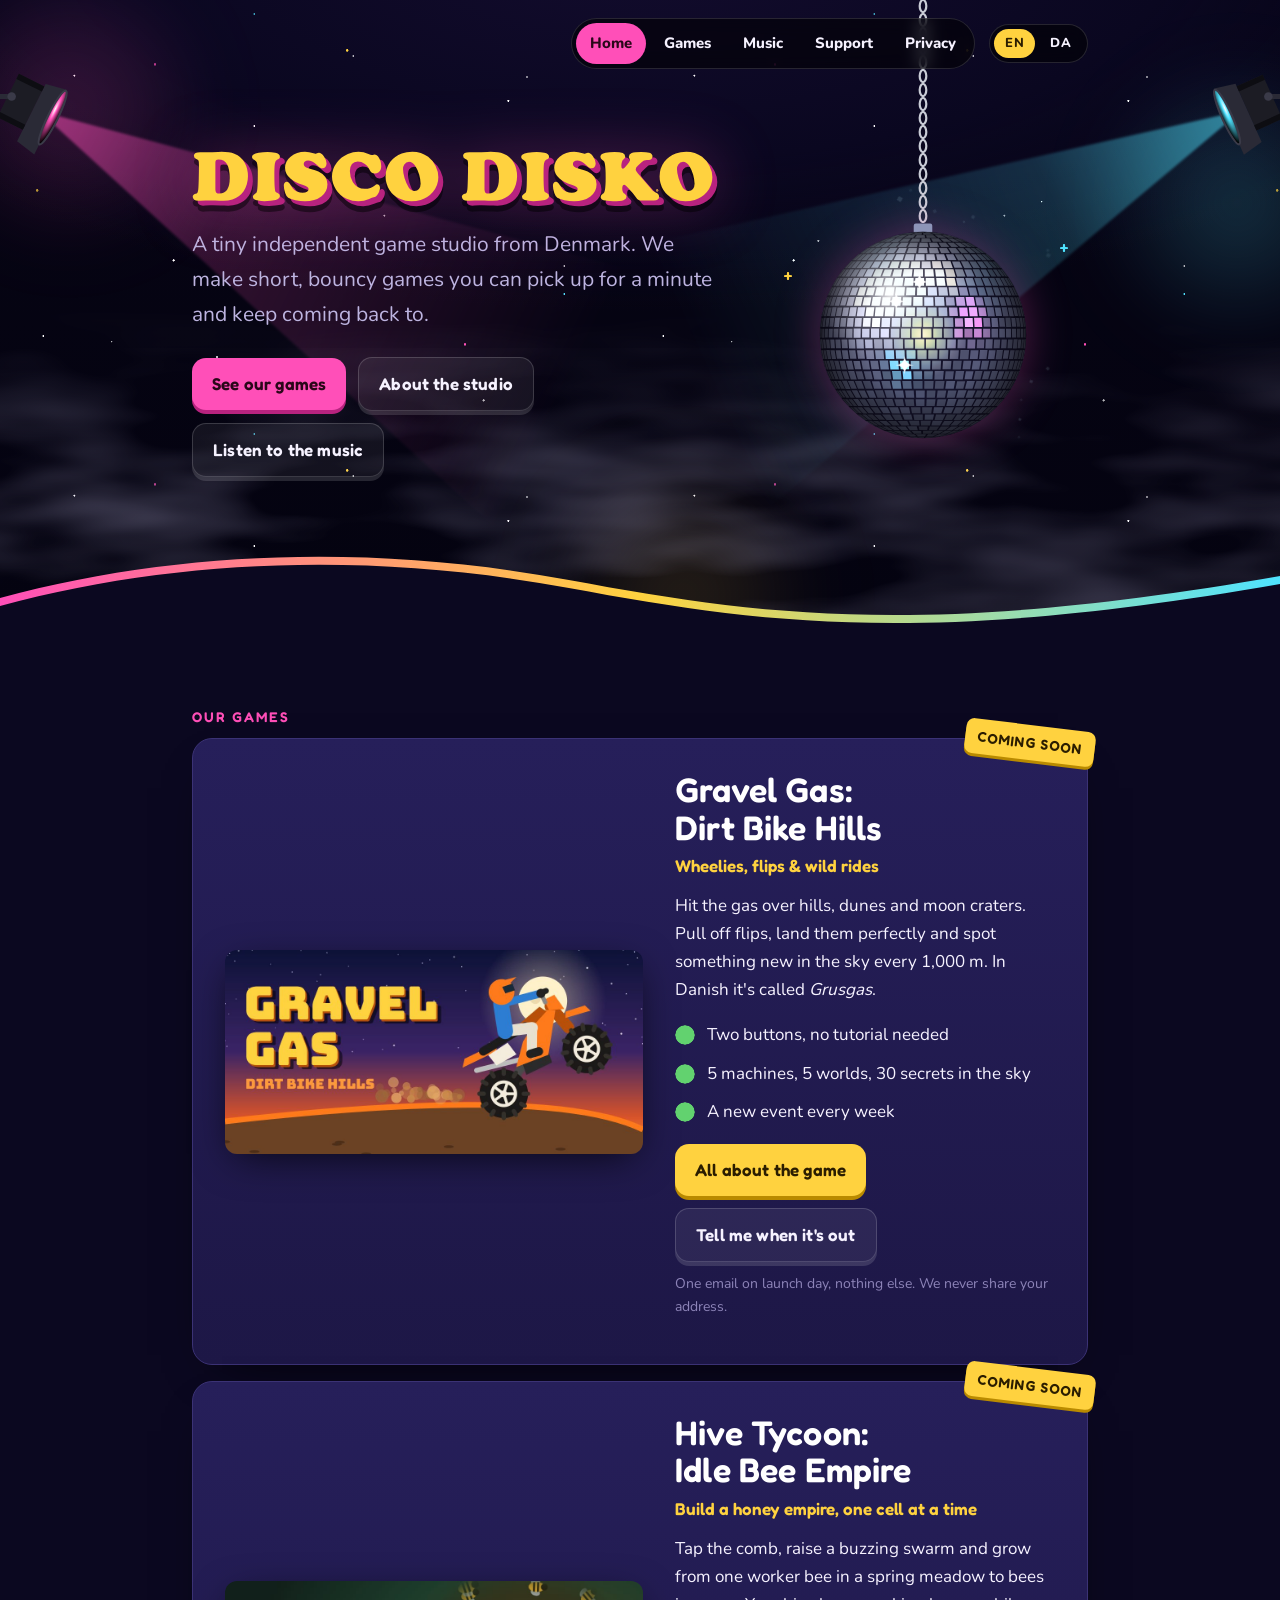
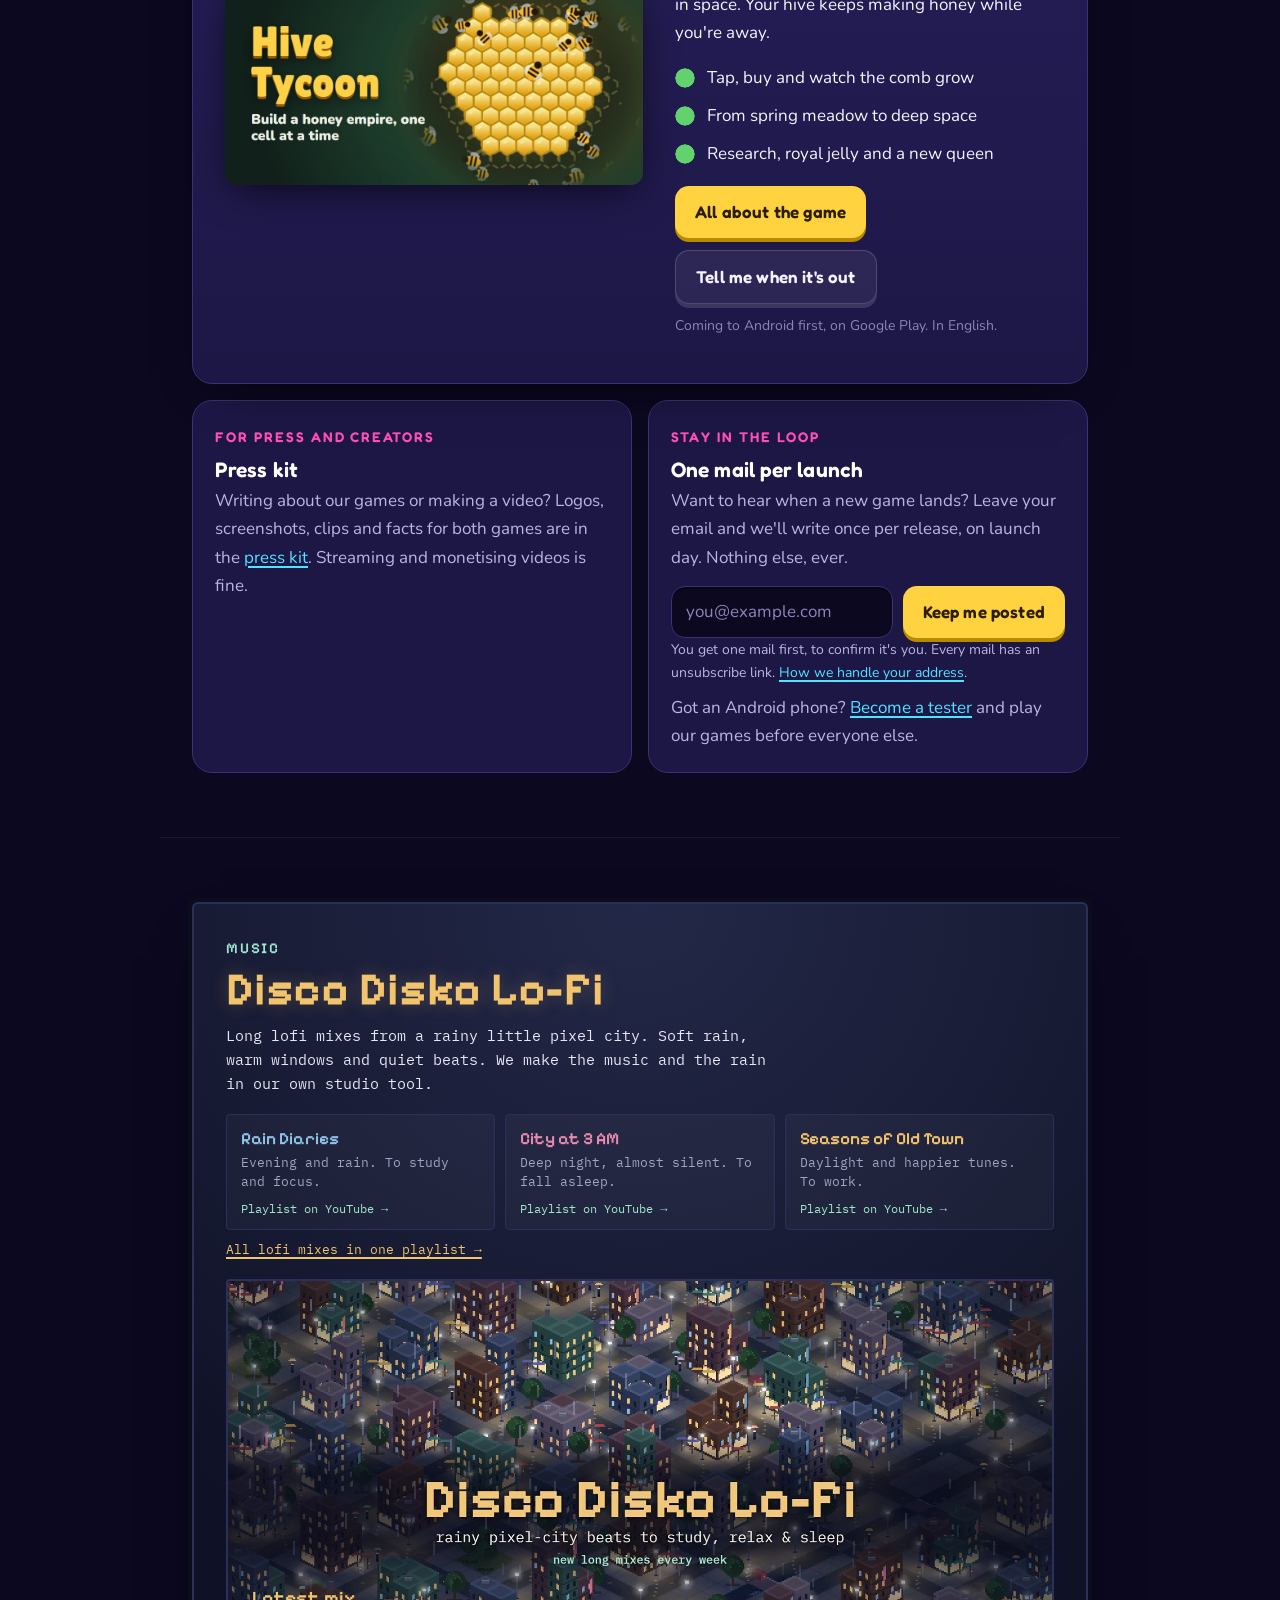
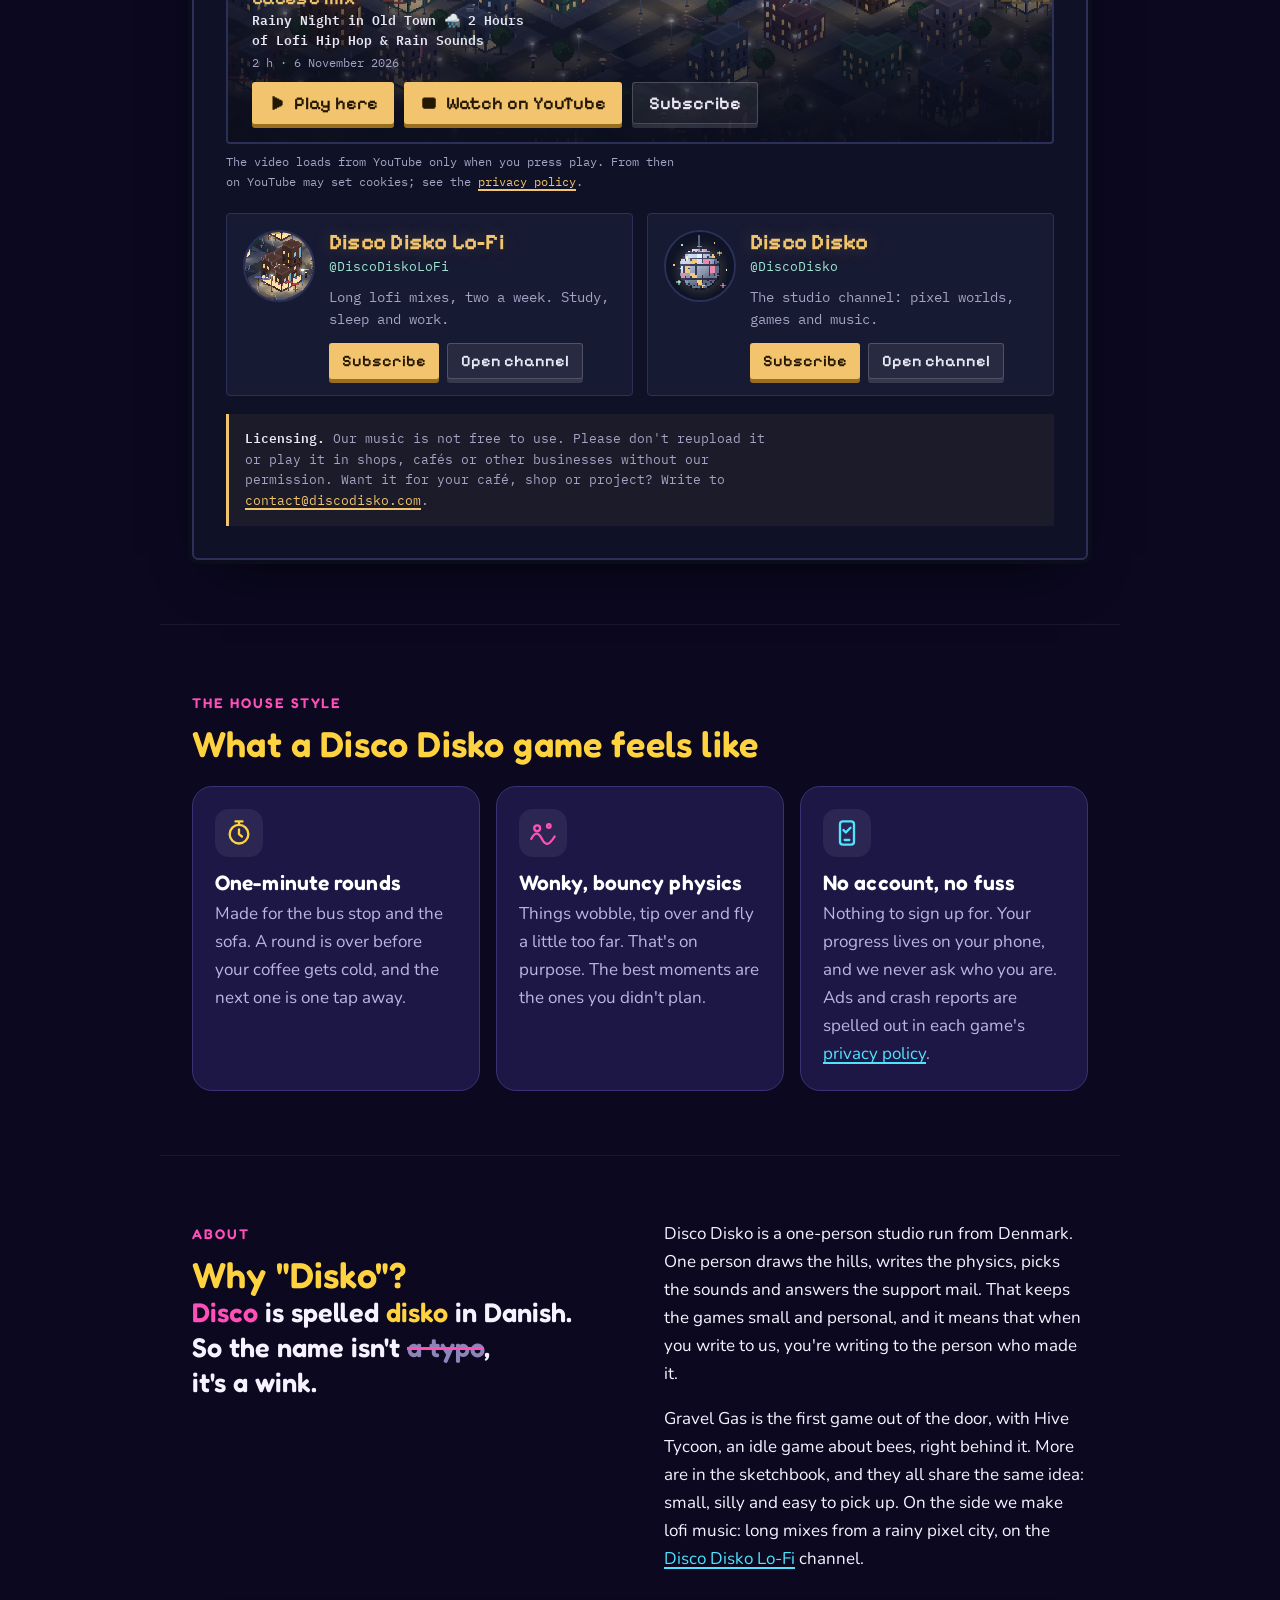
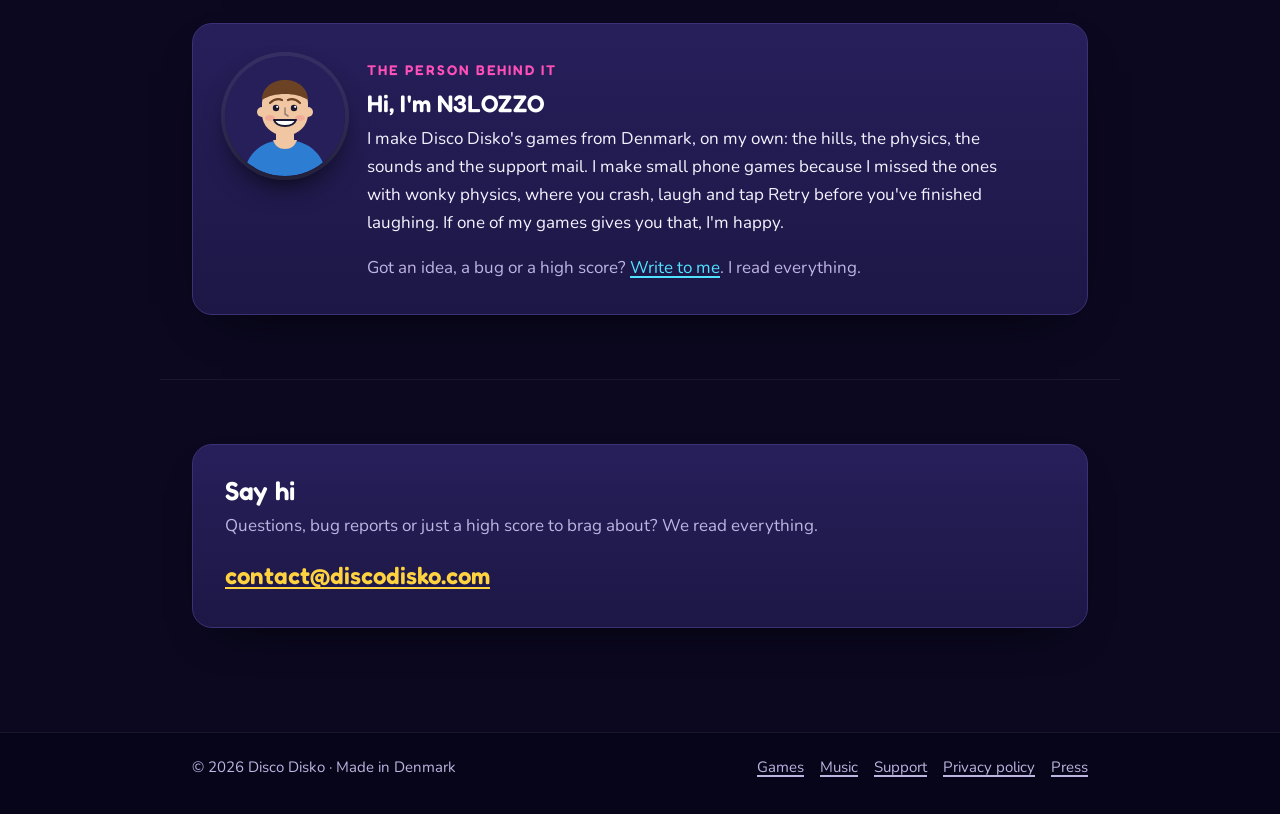
==== commit cc04685b: "Site: the stage lamps are aimed from their box and the known mirror instead of getScreenCTM, which S" ====
--- a/index.html
+++ b/index.html
@@ -22,8 +22,8 @@
 <link rel="icon" href="favicon-32.png" sizes="32x32" type="image/png">
 <link rel="apple-touch-icon" href="apple-touch-icon.png">
 <link rel="manifest" href="site.webmanifest">
-<link rel="stylesheet" href="fonts.css?v=20261107">
-<link rel="stylesheet" href="style.css?v=20261107">
+<link rel="stylesheet" href="fonts.css?v=20261107b">
+<link rel="stylesheet" href="style.css?v=20261107b">
 <link rel="stylesheet" href="music/music.css?v=20261106B">
 <script>document.documentElement.className='js'</script>
 <script type="application/ld+json">{"@context":"https://schema.org","@type":"Organization","name":"Disco Disko","url":"https://discodisko.com/","logo":"https://discodisko.com/icon-512.png","email":"contact@discodisko.com","foundingDate":"2026","address":{"@type":"PostalAddress","addressCountry":"DK"},"description":"A tiny independent game studio from Denmark making short, bouncy games for your phone and long lofi mixes on YouTube.","sameAs":["https://www.youtube.com/@DiscoDisko","https://www.youtube.com/@DiscoDiskoLoFi"]}</script>
@@ -517,7 +517,7 @@
     <nav aria-label="Footer"><a href="#games"><span data-lang-section="en">Games</span><span data-lang-section="da" lang="da">Spil</span></a><a href="#music"><span data-lang-section="en">Music</span><span data-lang-section="da" lang="da">Musik</span></a><a href="support/"><span data-lang-section="en">Support</span><span data-lang-section="da" lang="da">Hjælp</span></a><a href="privacy/"><span data-lang-section="en">Privacy policy</span><span data-lang-section="da" lang="da">Privatlivspolitik</span></a><a href="press/"><span data-lang-section="en">Press</span><span data-lang-section="da" lang="da">Presse</span></a></nav>
   </div>
 </footer>
-<script src="site.js?v=20261107"></script>
+<script src="site.js?v=20261107b"></script>
 <script src="music/music.js?v=20261106B"></script>
 </body>
 </html>
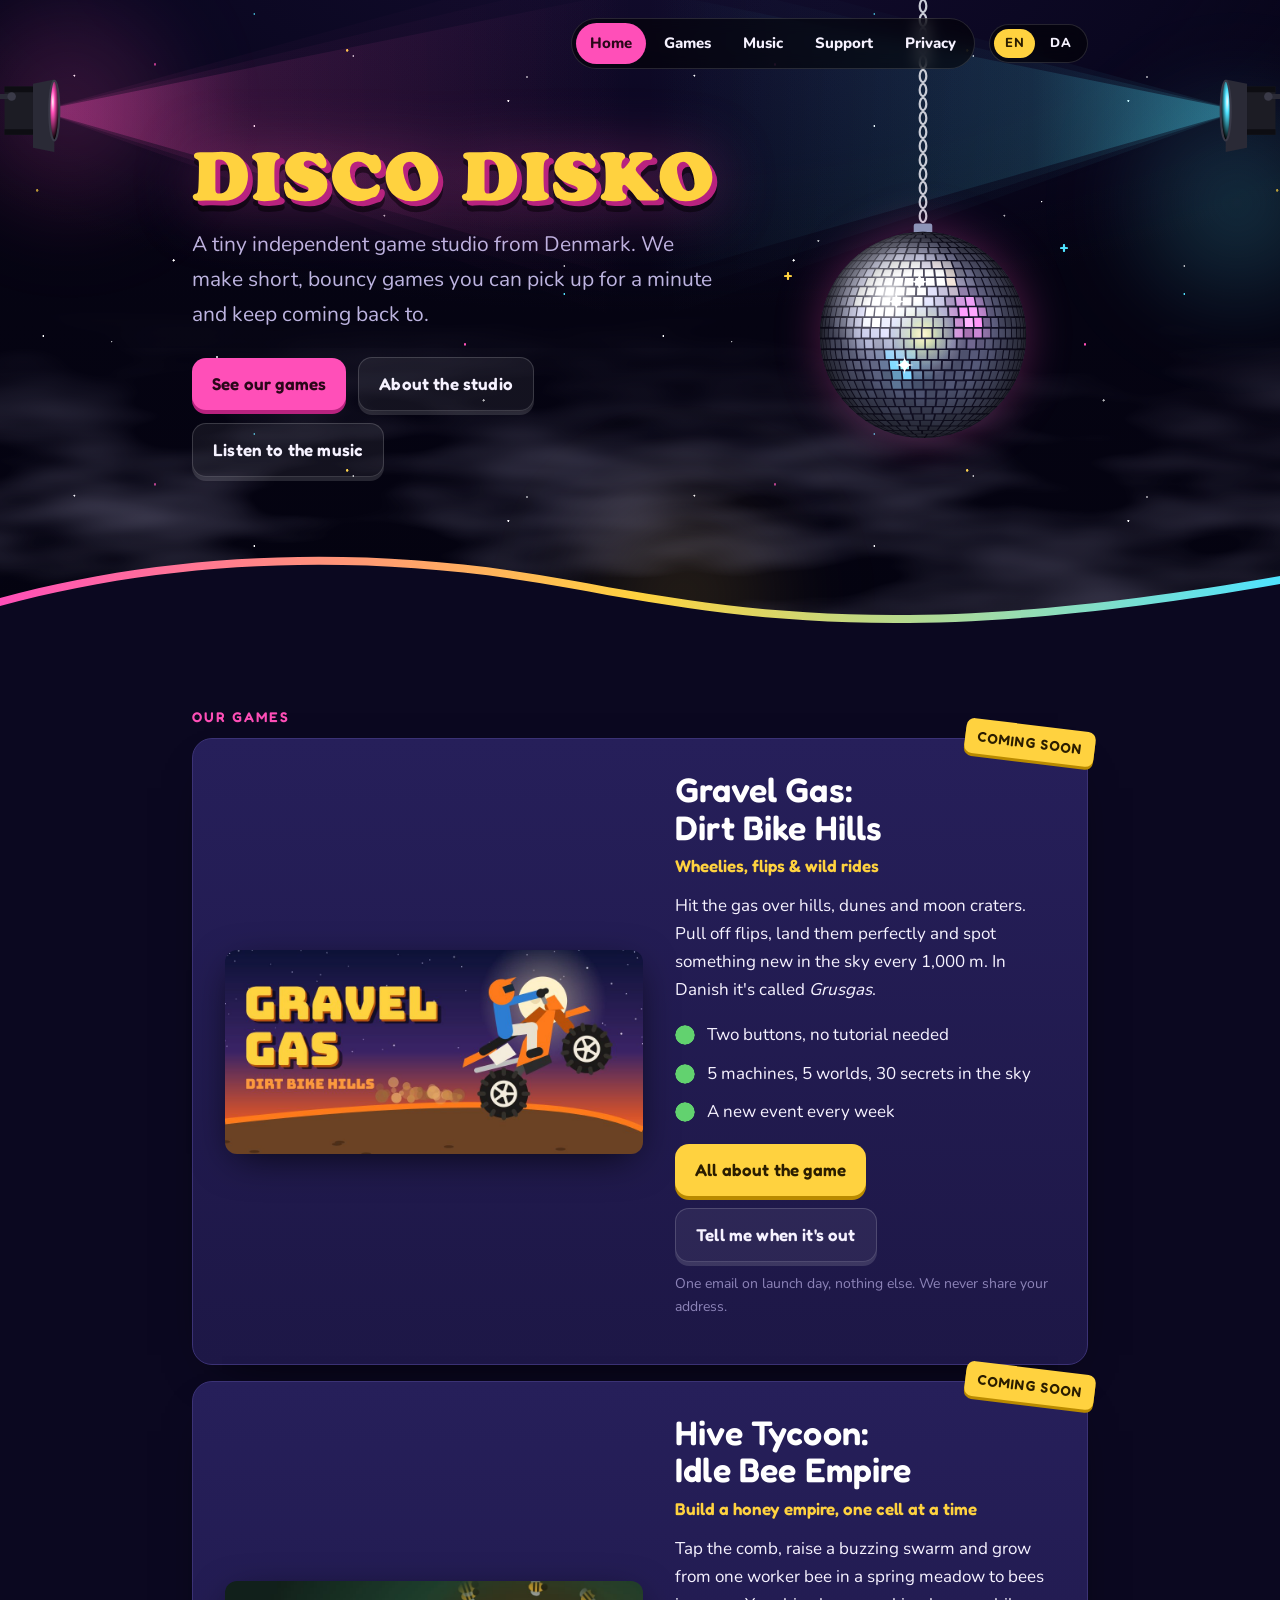
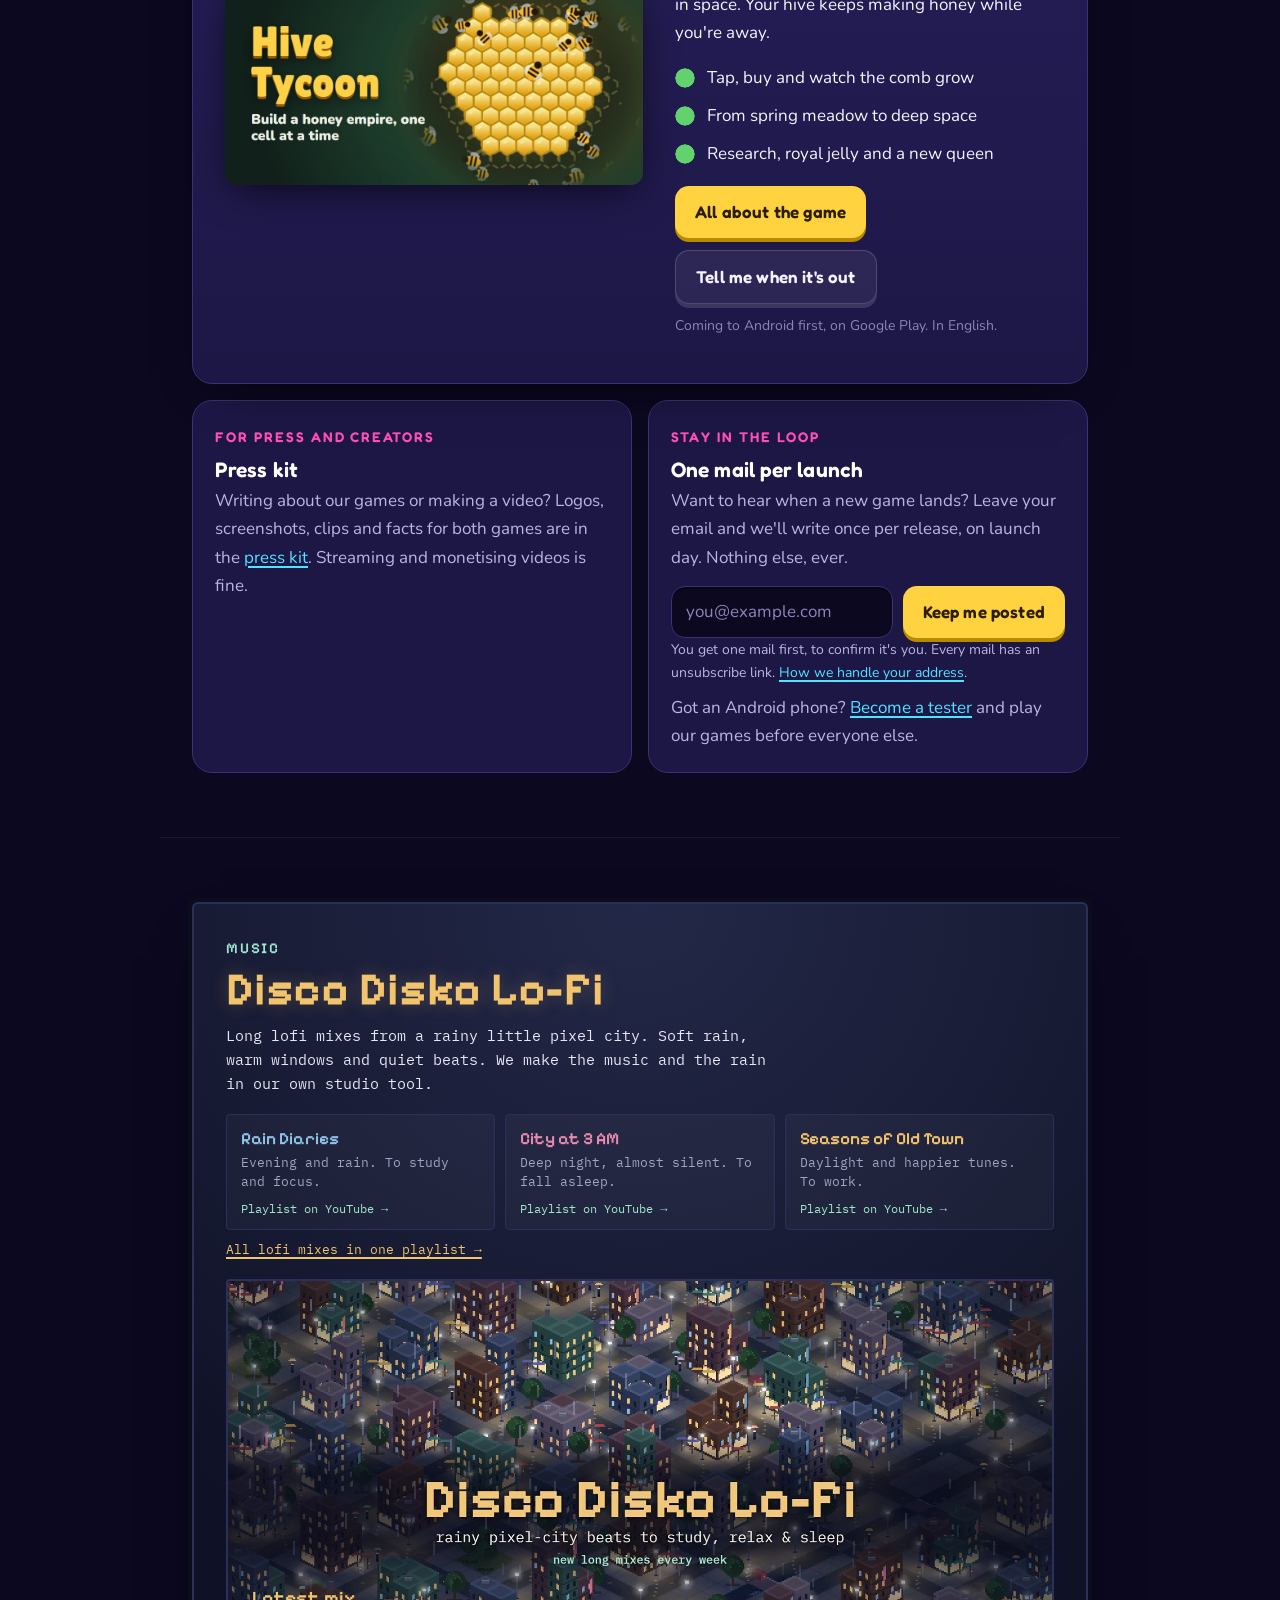
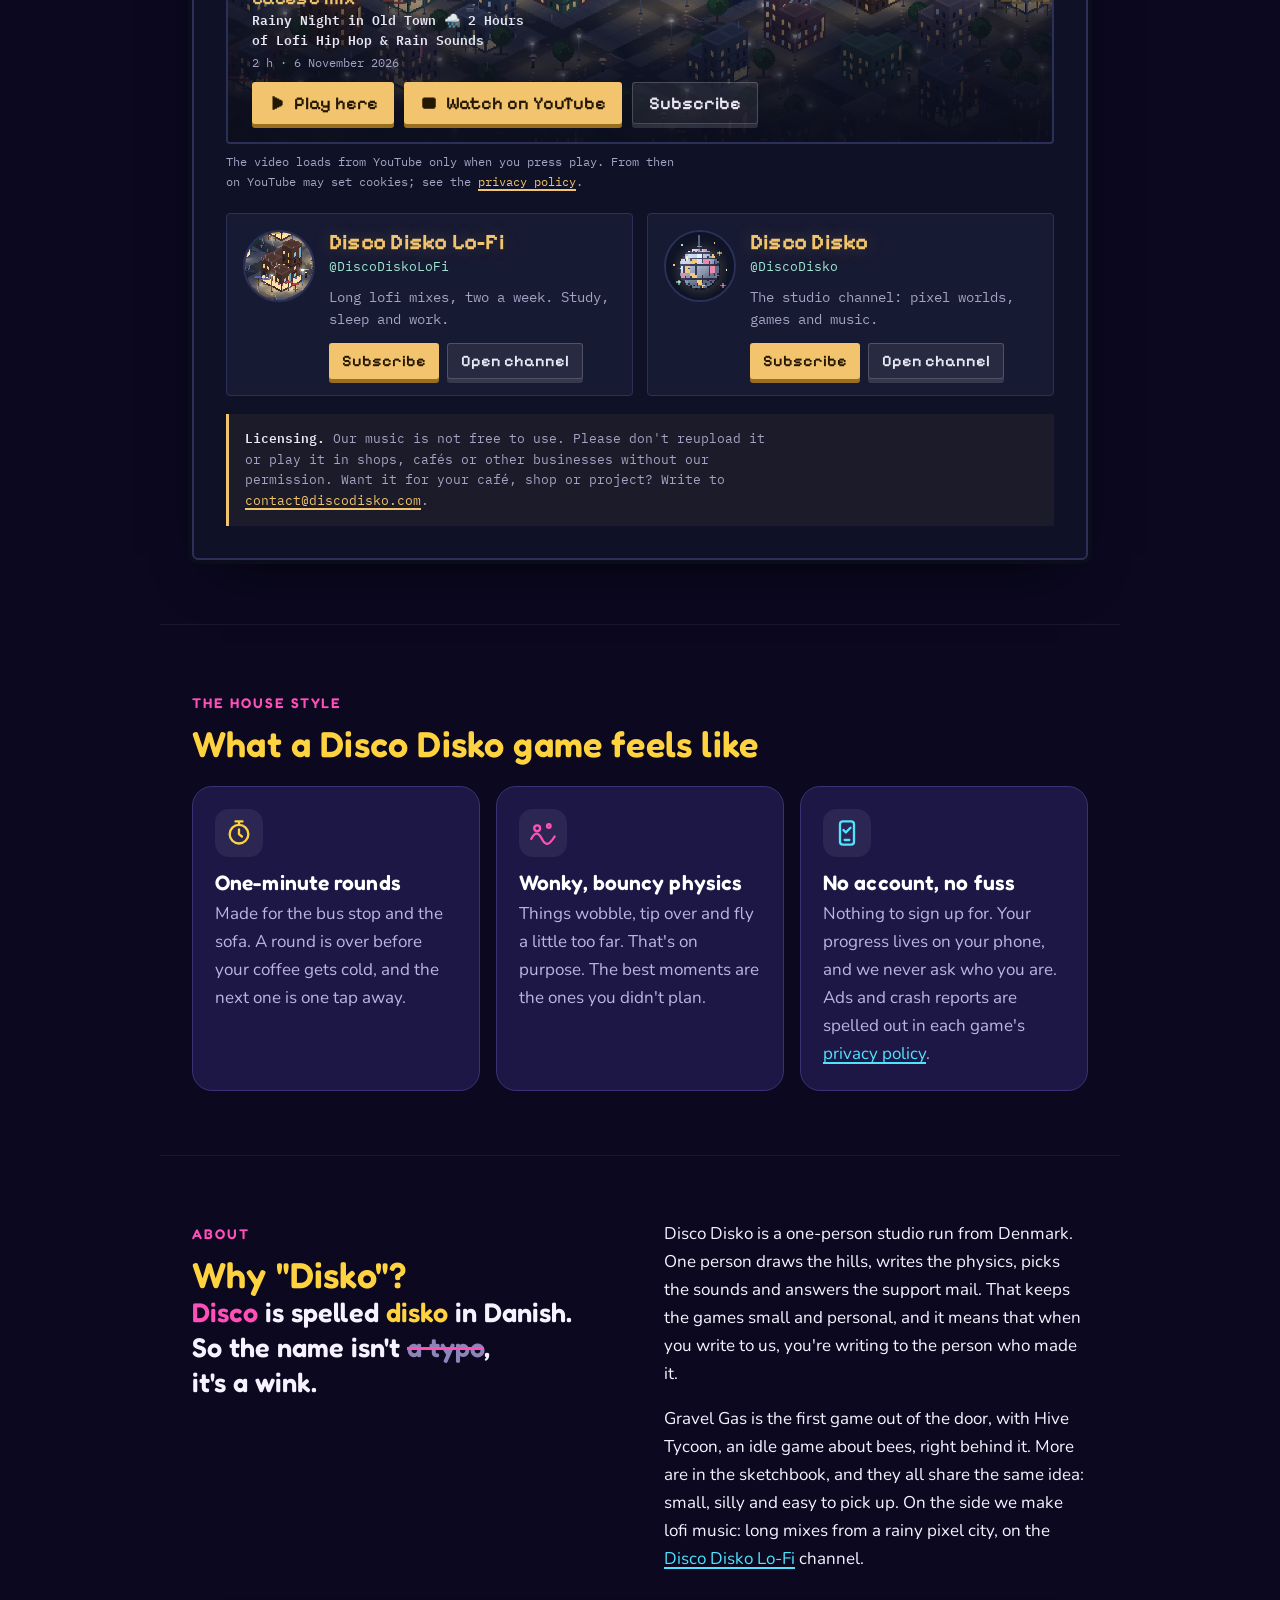
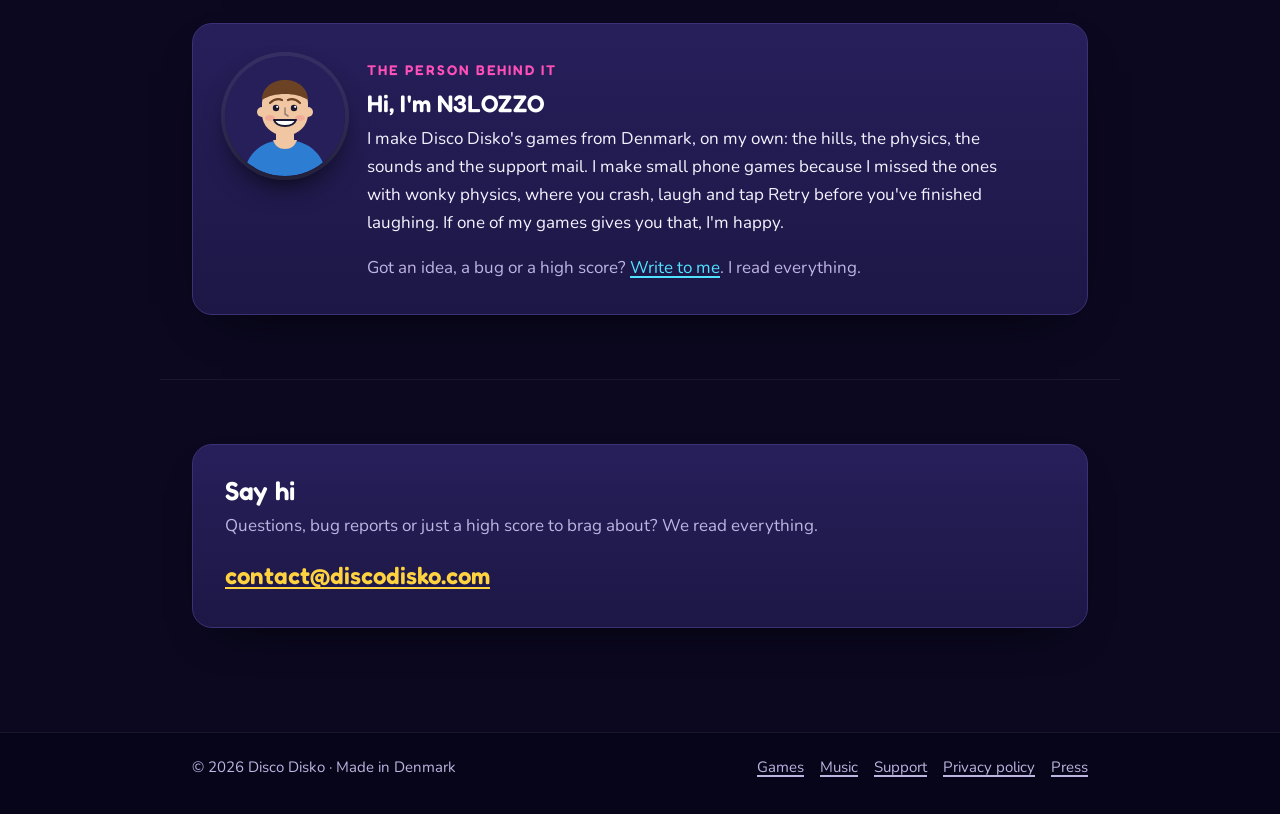
==== commit 3d1bef6c: "Site: the lamps swing with a CSS animation around an aim the script sets once, and the beams' soft e" ====
--- a/index.html
+++ b/index.html
@@ -22,8 +22,8 @@
 <link rel="icon" href="favicon-32.png" sizes="32x32" type="image/png">
 <link rel="apple-touch-icon" href="apple-touch-icon.png">
 <link rel="manifest" href="site.webmanifest">
-<link rel="stylesheet" href="fonts.css?v=20261107b">
-<link rel="stylesheet" href="style.css?v=20261107b">
+<link rel="stylesheet" href="fonts.css?v=20261107c">
+<link rel="stylesheet" href="style.css?v=20261107c">
 <link rel="stylesheet" href="music/music.css?v=20261106B">
 <script>document.documentElement.className='js'</script>
 <script type="application/ld+json">{"@context":"https://schema.org","@type":"Organization","name":"Disco Disko","url":"https://discodisko.com/","logo":"https://discodisko.com/icon-512.png","email":"contact@discodisko.com","foundingDate":"2026","address":{"@type":"PostalAddress","addressCountry":"DK"},"description":"A tiny independent game studio from Denmark making short, bouncy games for your phone and long lofi mixes on YouTube.","sameAs":["https://www.youtube.com/@DiscoDisko","https://www.youtube.com/@DiscoDiskoLoFi"]}</script>
@@ -56,7 +56,10 @@
     <radialGradient id="lens-l" cx="35%" cy="35%" r="65%"><stop offset="0" stop-color="#fff"/><stop offset=".3" stop-color="#ff4fb8"/><stop offset="1" stop-color="#000"/></radialGradient>
   </defs>
   <g class="swivel">
-    <path class="beam" d="M60 60L900 -110L900 300Z" fill="url(#beam-l)"/>
+    <!-- the soft edge is three cones on top of each other, not a blur: a blur has to be redrawn every frame the lamp turns, which stutters on phones -->
+    <path class="beam" d="M60 60L900 -170L900 360Z" fill="url(#beam-l)" opacity=".15"/>
+    <path class="beam" d="M60 60L900 -140L900 330Z" fill="url(#beam-l)" opacity=".25"/>
+    <path class="beam" d="M60 60L900 -110L900 300Z" fill="url(#beam-l)" opacity=".6"/>
     <g class="can">
       <path d="M12 26h40v68H12z" fill="#1c1c24"/>
       <path d="M52 22l30 -6v102l-30 -6z" fill="#2a2a36"/>
@@ -74,7 +77,10 @@
     <radialGradient id="lens-r" cx="35%" cy="35%" r="65%"><stop offset="0" stop-color="#fff"/><stop offset=".3" stop-color="#4fe3ff"/><stop offset="1" stop-color="#000"/></radialGradient>
   </defs>
   <g class="swivel">
-    <path class="beam" d="M60 60L900 -110L900 300Z" fill="url(#beam-r)"/>
+    <!-- the soft edge is three cones on top of each other, not a blur: a blur has to be redrawn every frame the lamp turns, which stutters on phones -->
+    <path class="beam" d="M60 60L900 -170L900 360Z" fill="url(#beam-r)" opacity=".15"/>
+    <path class="beam" d="M60 60L900 -140L900 330Z" fill="url(#beam-r)" opacity=".25"/>
+    <path class="beam" d="M60 60L900 -110L900 300Z" fill="url(#beam-r)" opacity=".6"/>
     <g class="can">
       <path d="M12 26h40v68H12z" fill="#1c1c24"/>
       <path d="M52 22l30 -6v102l-30 -6z" fill="#2a2a36"/>
@@ -517,7 +523,7 @@
     <nav aria-label="Footer"><a href="#games"><span data-lang-section="en">Games</span><span data-lang-section="da" lang="da">Spil</span></a><a href="#music"><span data-lang-section="en">Music</span><span data-lang-section="da" lang="da">Musik</span></a><a href="support/"><span data-lang-section="en">Support</span><span data-lang-section="da" lang="da">Hjælp</span></a><a href="privacy/"><span data-lang-section="en">Privacy policy</span><span data-lang-section="da" lang="da">Privatlivspolitik</span></a><a href="press/"><span data-lang-section="en">Press</span><span data-lang-section="da" lang="da">Presse</span></a></nav>
   </div>
 </footer>
-<script src="site.js?v=20261107b"></script>
+<script src="site.js?v=20261107c"></script>
 <script src="music/music.js?v=20261106B"></script>
 </body>
 </html>
--- a/style.css
+++ b/style.css
@@ -130,9 +130,9 @@
 @keyframes fogdrift2{to{transform:translateX(1200px)}}
 .lamp{position:absolute;top:68px;left:-4px;width:min(78vw,640px);height:auto;overflow:visible}
 .lamp-r{left:auto;right:-4px;transform:scaleX(-1)}
+/* each lamp swings --amp either side of --aim; site.js sets --aim so the swing is centred on the mirror ball, the fallback aims roughly there */
 .lamp .swivel{transform-origin:60px 60px;animation:sweep var(--dur) ease-in-out infinite alternate;animation-delay:var(--delay)}
-@keyframes sweep{from{transform:rotate(2deg)}to{transform:rotate(42deg)}}
-.lamp .beam{filter:blur(1.5px)}
+@keyframes sweep{from{transform:rotate(calc(var(--aim,22deg) - var(--amp,20deg)))}to{transform:rotate(calc(var(--aim,22deg) + var(--amp,20deg)))}}
 @media (max-width:700px){.lamp{top:118px;width:92vw}.fog{height:40%}}
 
 /* hills at the bottom of the hero, coloured like the page so the sky "lands" */
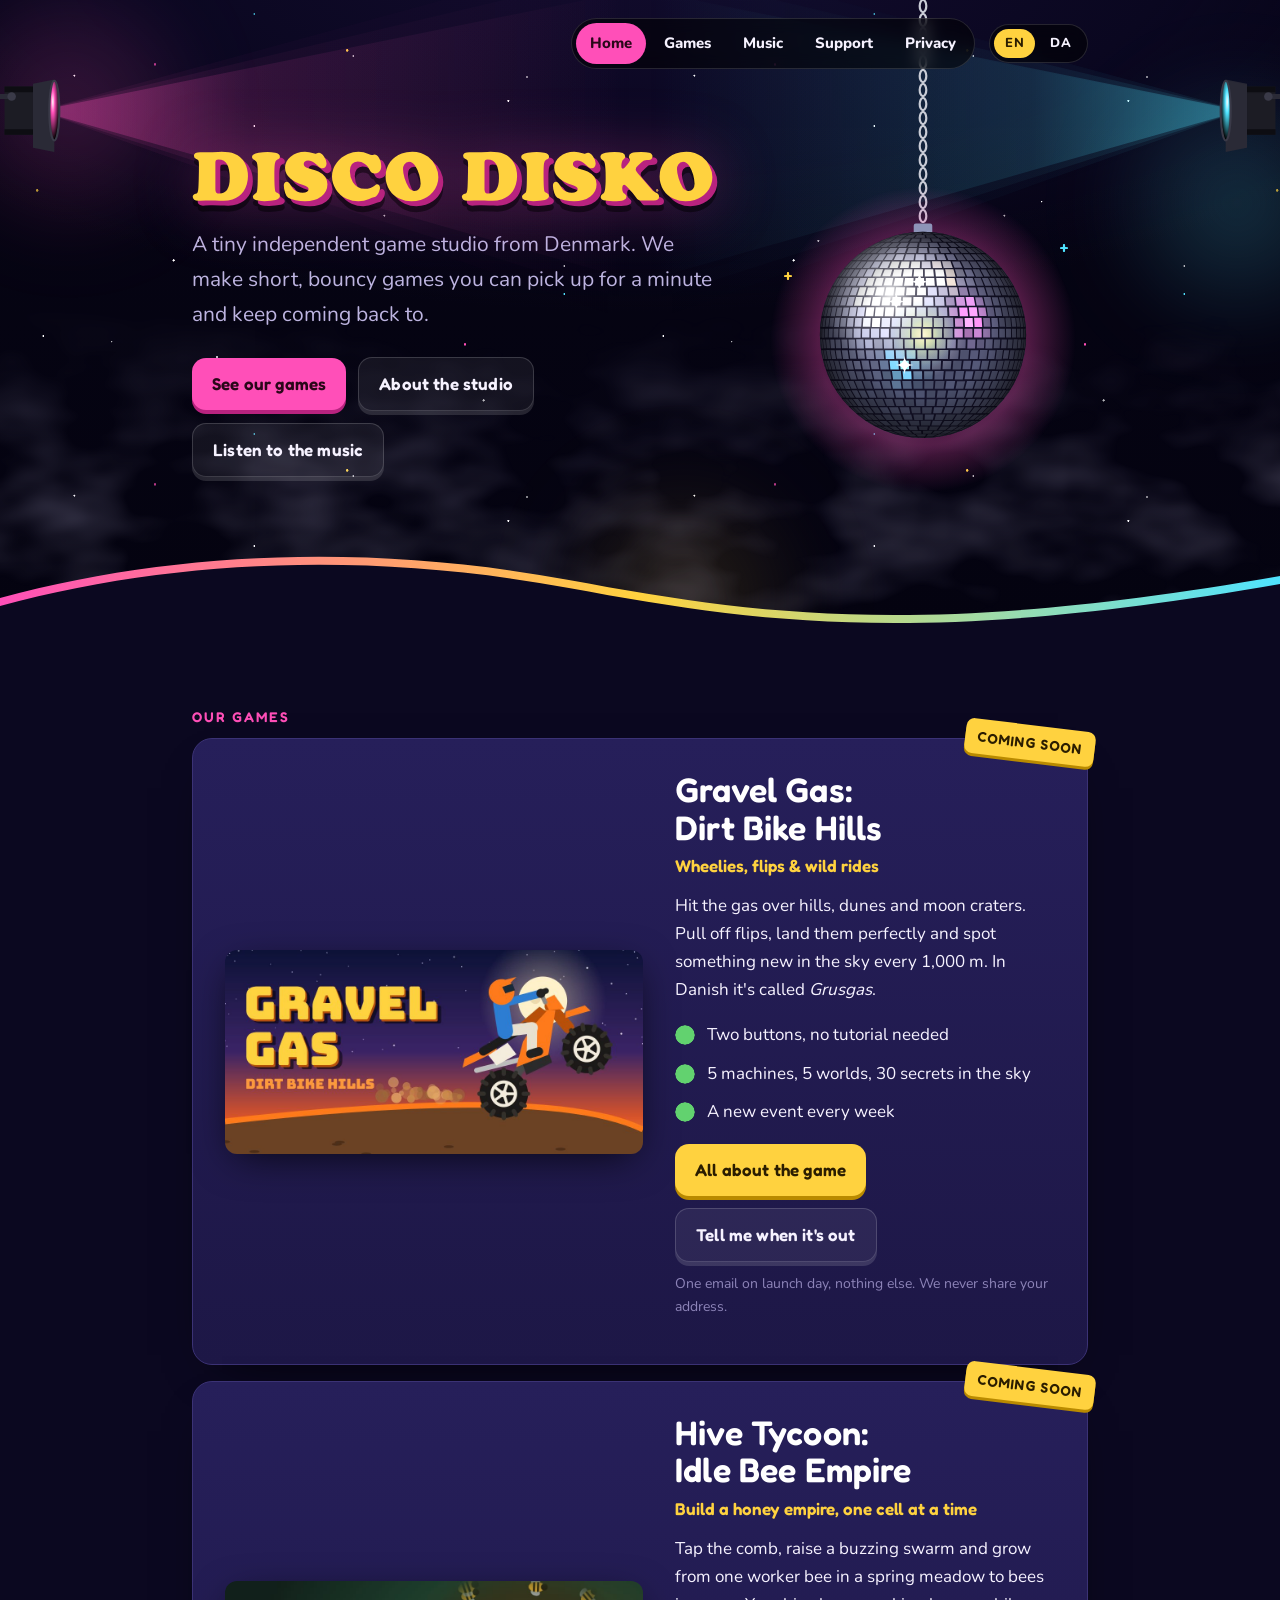
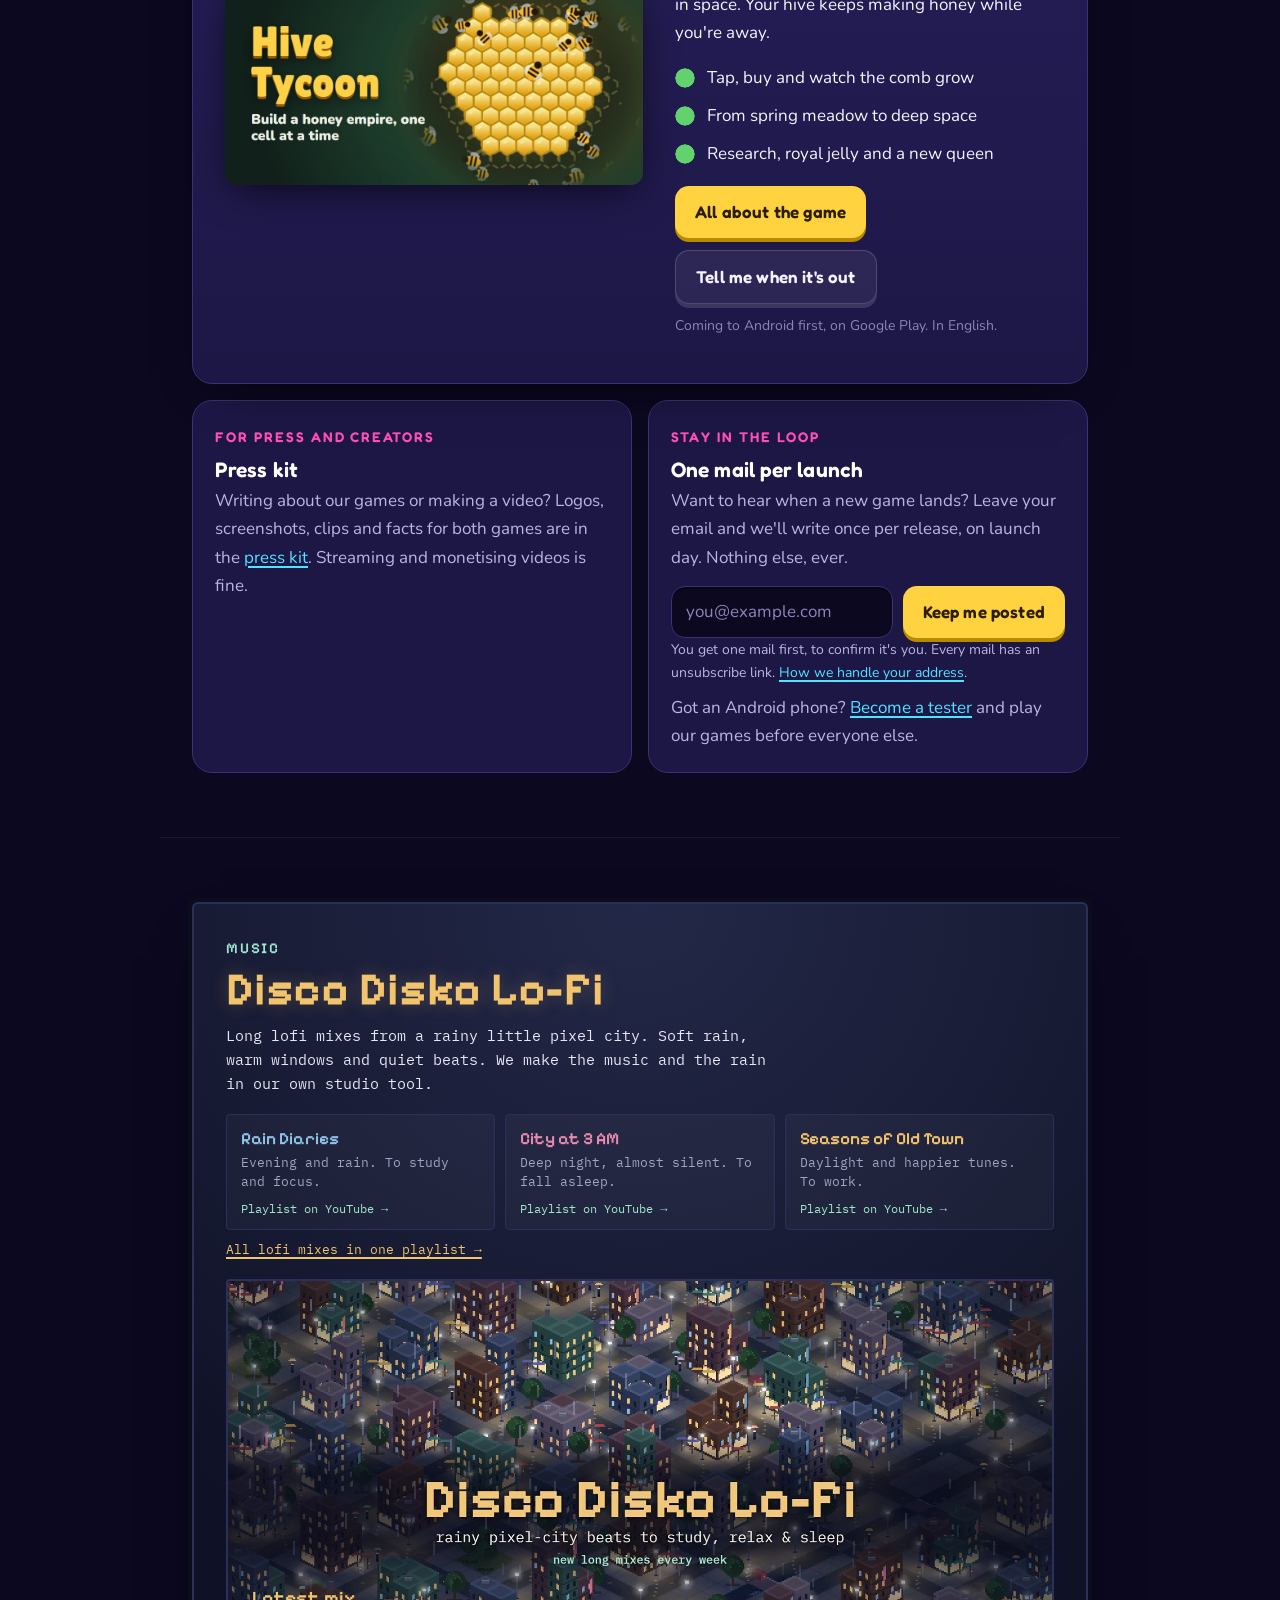
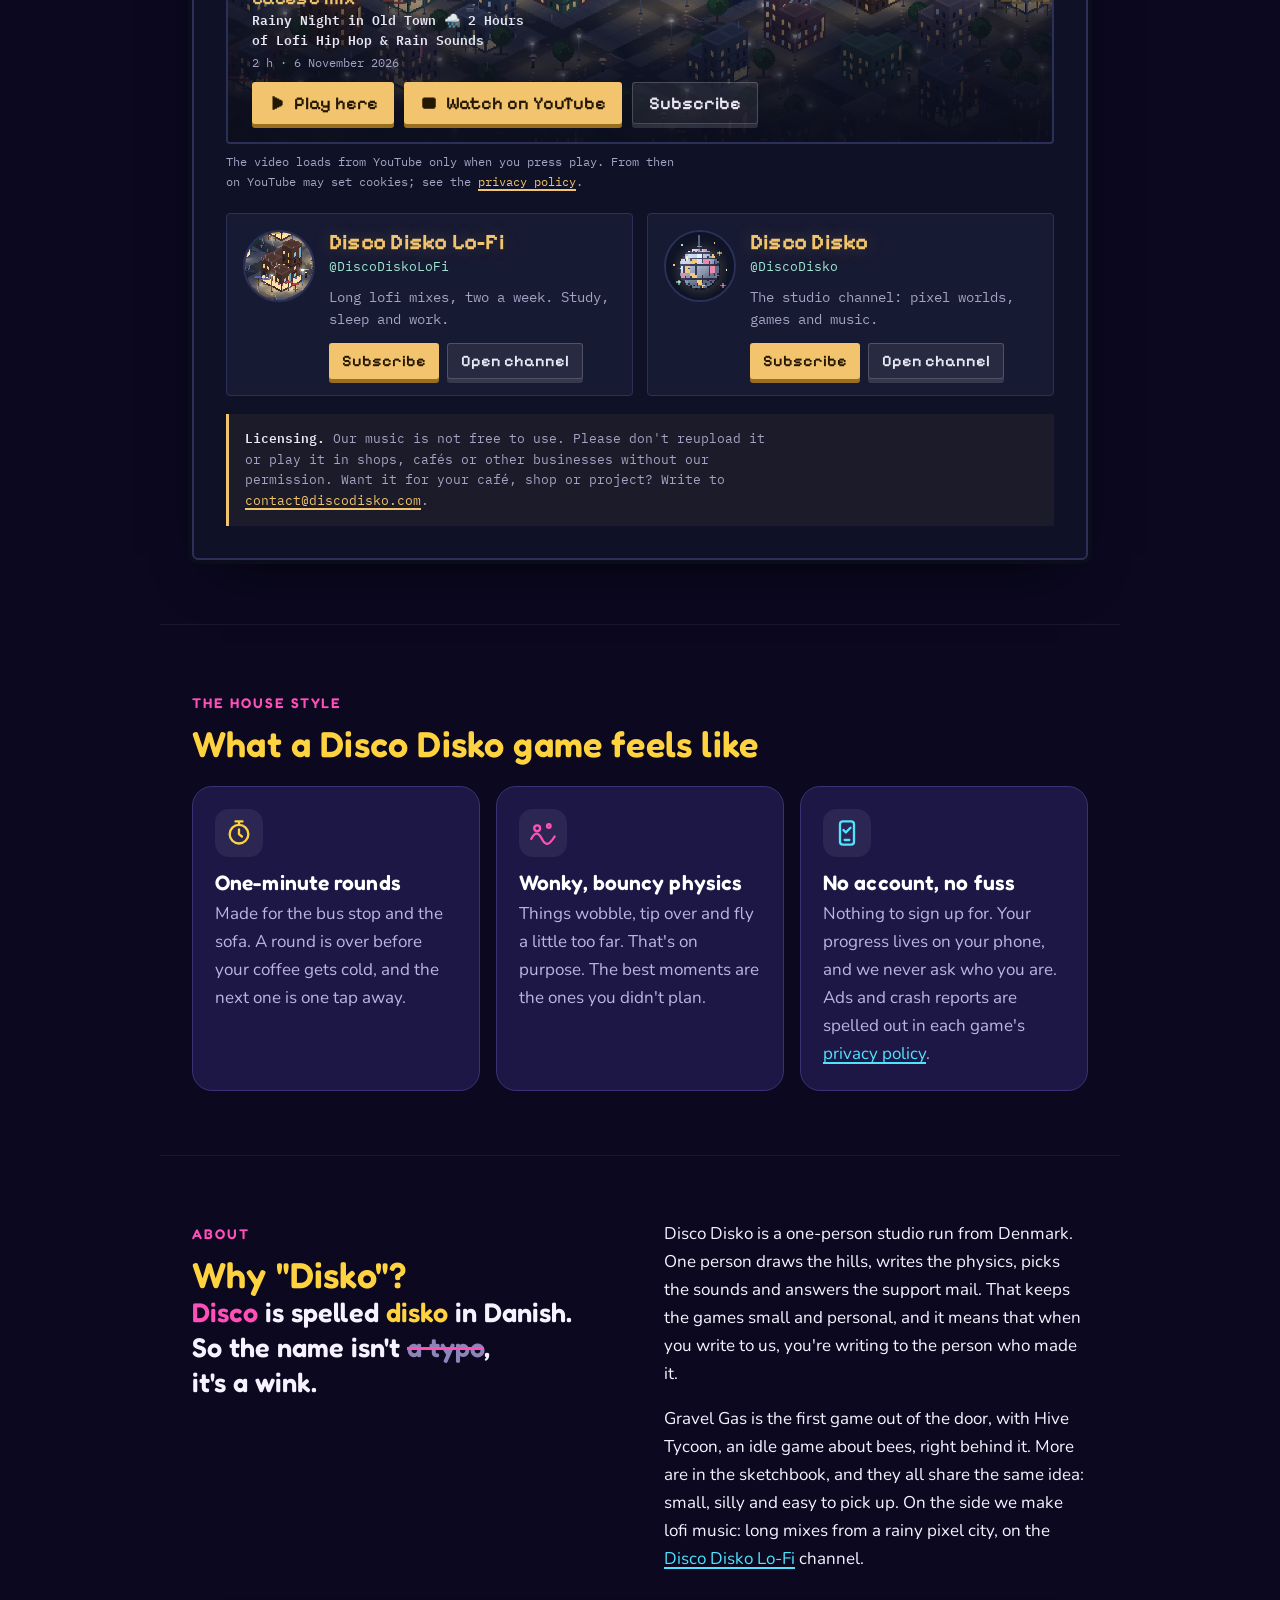
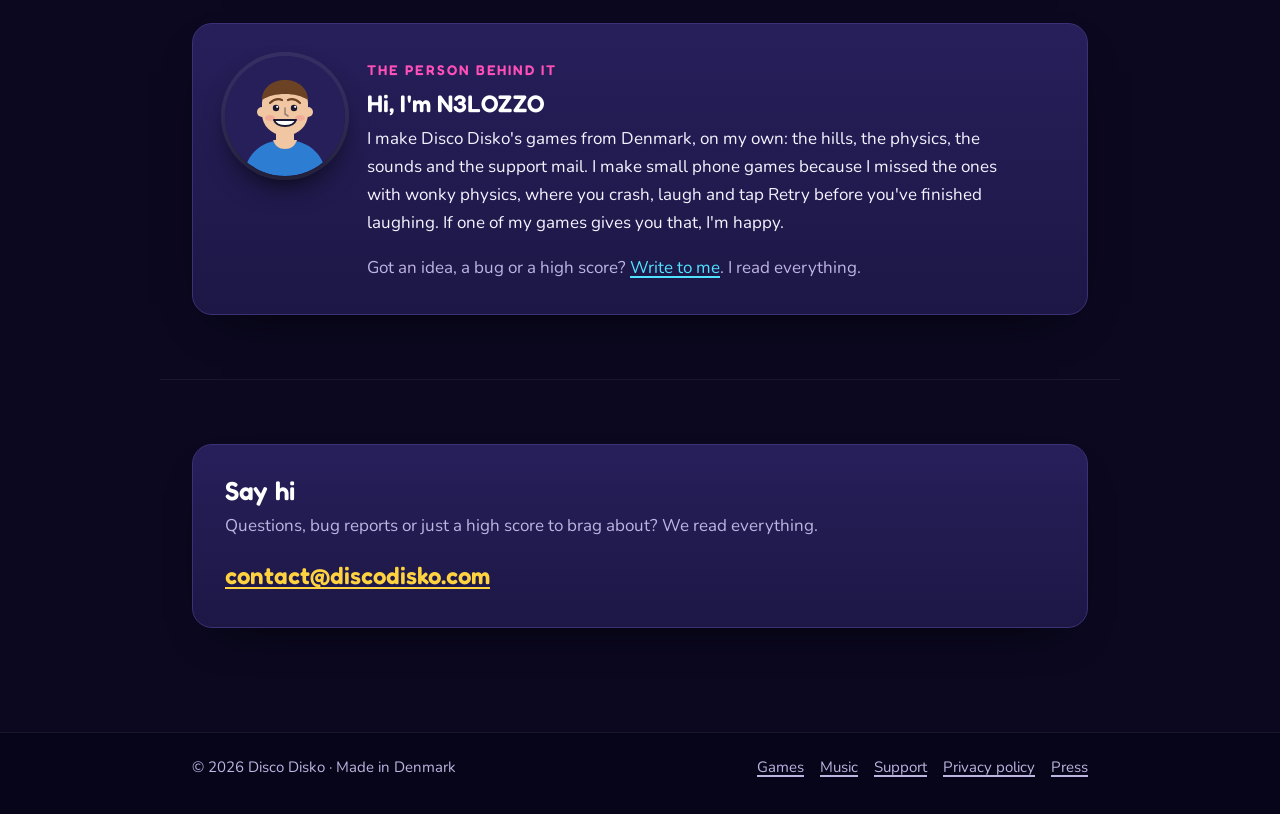
==== commit 1d2af8da: "Site: everything that moves in the header is now a whole element the GPU can move or fade (each lamp" ====
--- a/index.html
+++ b/index.html
@@ -22,8 +22,8 @@
 <link rel="icon" href="favicon-32.png" sizes="32x32" type="image/png">
 <link rel="apple-touch-icon" href="apple-touch-icon.png">
 <link rel="manifest" href="site.webmanifest">
-<link rel="stylesheet" href="fonts.css?v=20261107c">
-<link rel="stylesheet" href="style.css?v=20261107c">
+<link rel="stylesheet" href="fonts.css?v=20261107d">
+<link rel="stylesheet" href="style.css?v=20261107d">
 <link rel="stylesheet" href="music/music.css?v=20261106B">
 <script>document.documentElement.className='js'</script>
 <script type="application/ld+json">{"@context":"https://schema.org","@type":"Organization","name":"Disco Disko","url":"https://discodisko.com/","logo":"https://discodisko.com/icon-512.png","email":"contact@discodisko.com","foundingDate":"2026","address":{"@type":"PostalAddress","addressCountry":"DK"},"description":"A tiny independent game studio from Denmark making short, bouncy games for your phone and long lofi mixes on YouTube.","sameAs":["https://www.youtube.com/@DiscoDisko","https://www.youtube.com/@DiscoDiskoLoFi"]}</script>
@@ -35,7 +35,7 @@
 <header class="sky">
   <div class="spots" aria-hidden="true"><i></i><i></i><i></i></div>
 <div class="stage" aria-hidden="true">
-  <svg class="fog" viewBox="0 0 1200 320" preserveAspectRatio="none">
+  <svg class="fog f1" viewBox="0 0 2400 320" preserveAspectRatio="none">
   <defs>
     <filter id="fogf" x="0" y="0" width="100%" height="100%" color-interpolation-filters="sRGB">
       <feTurbulence type="fractalNoise" baseFrequency="0.0045 0.016" numOctaves="3" seed="7"/>
@@ -43,19 +43,20 @@
     </filter>
     <linearGradient id="fogfade" x1="0" y1="0" x2="0" y2="1"><stop offset="0" stop-color="#fff" stop-opacity="0"/><stop offset=".55" stop-color="#fff" stop-opacity=".9"/><stop offset="1" stop-color="#fff" stop-opacity=".6"/></linearGradient>
     <linearGradient id="fogside" x1="0" y1="0" x2="1" y2="0"><stop offset="0" stop-color="#fff" stop-opacity="1"/><stop offset=".6" stop-color="#fff" stop-opacity=".75"/><stop offset="1" stop-color="#fff" stop-opacity=".35"/></linearGradient>
-    <mask id="fogm"><rect width="1200" height="320" fill="url(#fogfade)"/></mask>
+    <mask id="fogm"><rect width="2400" height="320" fill="url(#fogfade)"/></mask>
   </defs>
-  <g mask="url(#fogm)">
-    <rect class="f1" x="0" y="0" width="2400" height="320" filter="url(#fogf)"/>
-    <rect class="f2" x="-1200" y="40" width="2400" height="280" filter="url(#fogf)" opacity=".6"/>
-  </g>
+  <g mask="url(#fogm)"><rect x="0" y="0" width="2400" height="320" filter="url(#fogf)"/></g>
 </svg>
-  <svg class="lamp" viewBox="0 0 900 420" preserveAspectRatio="xMinYMin meet" style="--c:#ff4fb8;--dur:11s;--delay:0s">
+<svg class="fog f2" viewBox="0 0 2400 320" preserveAspectRatio="none">
+  <g mask="url(#fogm)"><rect x="0" y="40" width="2400" height="280" filter="url(#fogf)"/></g>
+</svg>
+  <div class="lamp" style="--c:#ff4fb8;--dur:11s;--delay:0s">
+<svg class="swivel" viewBox="0 0 900 420" preserveAspectRatio="xMinYMin meet">
   <defs>
     <linearGradient id="beam-l" x1="0" y1="0" x2="1" y2="0"><stop offset="0" stop-color="#ff4fb8" stop-opacity=".55"/><stop offset=".35" stop-color="#ff4fb8" stop-opacity=".18"/><stop offset="1" stop-color="#ff4fb8" stop-opacity="0"/></linearGradient>
     <radialGradient id="lens-l" cx="35%" cy="35%" r="65%"><stop offset="0" stop-color="#fff"/><stop offset=".3" stop-color="#ff4fb8"/><stop offset="1" stop-color="#000"/></radialGradient>
   </defs>
-  <g class="swivel">
+  <g>
     <!-- the soft edge is three cones on top of each other, not a blur: a blur has to be redrawn every frame the lamp turns, which stutters on phones -->
     <path class="beam" d="M60 60L900 -170L900 360Z" fill="url(#beam-l)" opacity=".15"/>
     <path class="beam" d="M60 60L900 -140L900 330Z" fill="url(#beam-l)" opacity=".25"/>
@@ -68,15 +69,19 @@
       <ellipse cx="82" cy="60" rx="7" ry="42" fill="none" stroke="#3a3a48" stroke-width="3"/>
     </g>
   </g>
+</svg>
+<svg class="yoke" viewBox="0 0 900 420" preserveAspectRatio="xMinYMin meet">
   <path d="M0 0v40h22" fill="none" stroke="#2a2a36" stroke-width="7" stroke-linecap="round"/>
   <circle cx="22" cy="40" r="6" fill="#3a3a48"/>
 </svg>
-  <svg class="lamp lamp-r" viewBox="0 0 900 420" preserveAspectRatio="xMinYMin meet" style="--c:#4fe3ff;--dur:13s;--delay:-4s">
+</div>
+  <div class="lamp lamp-r" style="--c:#4fe3ff;--dur:13s;--delay:-4s">
+<svg class="swivel" viewBox="0 0 900 420" preserveAspectRatio="xMinYMin meet">
   <defs>
     <linearGradient id="beam-r" x1="0" y1="0" x2="1" y2="0"><stop offset="0" stop-color="#4fe3ff" stop-opacity=".55"/><stop offset=".35" stop-color="#4fe3ff" stop-opacity=".18"/><stop offset="1" stop-color="#4fe3ff" stop-opacity="0"/></linearGradient>
     <radialGradient id="lens-r" cx="35%" cy="35%" r="65%"><stop offset="0" stop-color="#fff"/><stop offset=".3" stop-color="#4fe3ff"/><stop offset="1" stop-color="#000"/></radialGradient>
   </defs>
-  <g class="swivel">
+  <g>
     <!-- the soft edge is three cones on top of each other, not a blur: a blur has to be redrawn every frame the lamp turns, which stutters on phones -->
     <path class="beam" d="M60 60L900 -170L900 360Z" fill="url(#beam-r)" opacity=".15"/>
     <path class="beam" d="M60 60L900 -140L900 330Z" fill="url(#beam-r)" opacity=".25"/>
@@ -89,9 +94,12 @@
       <ellipse cx="82" cy="60" rx="7" ry="42" fill="none" stroke="#3a3a48" stroke-width="3"/>
     </g>
   </g>
+</svg>
+<svg class="yoke" viewBox="0 0 900 420" preserveAspectRatio="xMinYMin meet">
   <path d="M0 0v40h22" fill="none" stroke="#2a2a36" stroke-width="7" stroke-linecap="round"/>
   <circle cx="22" cy="40" r="6" fill="#3a3a48"/>
 </svg>
+</div>
 </div>
   <div class="top">
     <div class="wrap" style="justify-content:flex-end">
@@ -156,8 +164,6 @@
 <circle cx="160" cy="190" r="100" fill="#14122a"/>
 <g><path d="M152.0 289.7L152.7 289.7L145.0 288.7L143.7 288.7Z" fill="#38394a"/><path d="M153.3 289.7L156.2 289.7L151.9 288.6L145.6 288.6Z" fill="#414357"/><path d="M156.8 289.7L160.8 289.7L161.7 288.6L153.5 288.6Z" fill="#3d3f53"/><path d="M161.7 289.7L165.3 289.7L171.0 288.6L163.6 288.6Z" fill="#3c3e51"/><path d="M165.8 289.7L167.6 289.7L176.3 288.6L172.3 288.6Z" fill="#3b3d4f"/><path d="M141.9 288.3L142.9 288.3L134.7 286.3L133.2 286.3Z" fill="#424459"/><path d="M143.2 288.3L146.9 288.3L141.0 286.4L135.6 286.4Z" fill="#414358"/><path d="M148.1 288.3L154.1 288.3L151.2 286.3L142.3 286.3Z" fill="#494b63"/><path d="M155.2 288.3L162.0 288.3L163.0 286.3L152.9 286.3Z" fill="#494c63"/><path d="M163.3 288.3L169.6 288.3L174.2 286.4L164.9 286.4Z" fill="#45485f"/><path d="M170.9 288.3L175.4 288.3L182.5 286.4L175.8 286.4Z" fill="#484a61"/><path d="M176.1 288.3L178.1 288.3L186.5 286.4L183.6 286.4Z" fill="#404256"/><path d="M131.5 285.8L132.4 285.8L124.7 283.1L123.5 283.1Z" fill="#414356"/><path d="M132.9 285.8L136.1 285.8L129.3 283.1L125.3 283.1Z" fill="#42455a"/><path d="M137.1 285.9L142.2 285.9L137.0 283.0L130.4 283.0Z" fill="#414459"/><path d="M143.4 285.9L149.9 285.9L147.0 283.0L138.6 283.0Z" fill="#404358"/><path d="M151.4 285.9L158.5 285.9L158.1 283.1L148.9 283.1Z" fill="#44475e"/><path d="M160.0 285.9L167.5 285.9L169.7 283.0L160.1 283.0Z" fill="#3f4257"/><path d="M168.7 285.9L175.6 285.9L180.2 283.0L171.4 283.0Z" fill="#42455b"/><path d="M176.6 285.9L182.1 285.9L188.7 283.0L181.6 283.0Z" fill="#45485f"/><path d="M183.0 285.9L186.5 285.9L194.3 283.0L189.7 283.0Z" fill="#45475d"/><path d="M187.0 285.9L188.3 285.9L196.7 283.0L194.9 283.0Z" fill="#3e4053"/><path d="M121.8 282.4L122.7 282.4L115.0 278.7L113.8 278.7Z" fill="#3c3e51"/><path d="M123.0 282.3L125.7 282.3L118.9 278.8L115.7 278.8Z" fill="#45475d"/><path d="M126.6 282.4L131.0 282.4L125.0 278.7L119.7 278.7Z" fill="#464960"/><path d="M132.0 282.3L137.6 282.3L133.2 278.8L126.5 278.8Z" fill="#484b63"/><path d="M139.1 282.4L146.0 282.4L143.1 278.7L134.7 278.7Z" fill="#4a4e67"/><path d="M147.3 282.4L155.0 282.4L153.9 278.6L144.6 278.6Z" fill="#494d66"/><path d="M156.5 282.3L164.0 282.3L164.8 278.8L155.8 278.8Z" fill="#40435a"/><path d="M165.6 282.4L173.1 282.4L175.7 278.7L166.8 278.7Z" fill="#3f4258"/><path d="M174.5 282.4L181.3 282.4L185.8 278.7L177.5 278.7Z" fill="#43465d"/><path d="M182.5 282.4L188.3 282.4L194.2 278.7L187.2 278.7Z" fill="#4a4d66"/><path d="M189.3 282.4L193.6 282.4L200.5 278.7L195.4 278.7Z" fill="#494c64"/><path d="M194.3 282.4L197.0 282.4L204.7 278.7L201.4 278.7Z" fill="#46485e"/><path d="M197.3 282.4L198.2 282.4L206.3 278.6L205.2 278.6Z" fill="#404255"/><path d="M112.4 277.9L113.7 277.9L106.4 273.4L104.9 273.4Z" fill="#424458"/><path d="M114.2 277.9L117.2 277.9L110.3 273.3L106.8 273.3Z" fill="#46485f"/><path d="M117.8 277.8L122.2 277.8L116.4 273.4L111.3 273.4Z" fill="#43465c"/><path d="M123.4 277.9L129.3 277.9L124.4 273.4L117.6 273.4Z" fill="#4b4f69"/><path d="M130.6 277.8L137.4 277.8L133.9 273.4L126.1 273.4Z" fill="#41455b"/><path d="M139.0 277.9L146.8 277.9L144.7 273.4L135.6 273.4Z" fill="#43465e"/><path d="M148.3 277.9L156.7 277.9L156.2 273.3L146.4 273.3Z" fill="#43475f"/><path d="M158.1 277.9L166.7 277.9L167.7 273.3L157.8 273.3Z" fill="#40445b"/><path d="M168.1 277.9L176.3 277.9L178.9 273.3L169.4 273.3Z" fill="#494d67"/><path d="M177.8 277.9L185.2 277.9L189.2 273.4L180.6 273.4Z" fill="#464a62"/><path d="M186.5 277.9L193.1 277.9L198.4 273.3L190.7 273.3Z" fill="#474b64"/><path d="M194.1 277.9L199.5 277.9L205.8 273.3L199.6 273.3Z" fill="#3f4258"/><path d="M200.4 277.9L204.2 277.9L211.2 273.4L206.8 273.4Z" fill="#43465c"/><path d="M204.8 277.9L207.0 277.9L214.3 273.4L211.8 273.4Z" fill="#46495f"/><path d="M207.1 277.9L207.6 277.9L215.3 273.3L214.7 273.3Z" fill="#3b3c4e"/><path d="M103.3 272.3L104.1 272.3L97.4 267.2L96.5 267.2Z" fill="#44465a"/><path d="M104.5 272.4L106.8 272.4L100.1 267.1L97.6 267.1Z" fill="#404257"/><path d="M107.2 272.3L110.7 272.3L104.8 267.2L100.9 267.2Z" fill="#4a4e66"/><path d="M111.7 272.5L116.7 272.5L111.2 267.1L105.6 267.1Z" fill="#41445a"/><path d="M117.6 272.3L123.2 272.3L118.9 267.3L112.6 267.3Z" fill="#43465d"/><path d="M124.7 272.5L131.6 272.5L128.1 267.1L120.3 267.1Z" fill="#464a63"/><path d="M133.0 272.4L140.4 272.4L138.0 267.2L129.7 267.2Z" fill="#40445b"/><path d="M142.1 272.3L149.9 272.3L148.6 267.2L140.0 267.2Z" fill="#484d67"/><path d="M151.6 272.4L159.8 272.4L159.8 267.2L150.6 267.2Z" fill="#41455d"/><path d="M161.6 272.3L169.6 272.3L170.7 267.2L161.8 267.2Z" fill="#4a4f6a"/><path d="M171.2 272.5L179.3 272.5L181.7 267.1L172.6 267.1Z" fill="#444861"/><path d="M180.6 272.5L188.2 272.5L191.8 267.1L183.2 267.1Z" fill="#40445a"/><path d="M189.6 272.4L196.3 272.4L200.7 267.2L193.2 267.2Z" fill="#454961"/><path d="M197.6 272.4L203.3 272.4L208.5 267.2L202.1 267.2Z" fill="#494c65"/><path d="M204.5 272.3L209.0 272.3L214.8 267.3L209.8 267.3Z" fill="#484b64"/><path d="M210.0 272.3L213.2 272.3L219.5 267.3L215.9 267.3Z" fill="#474a61"/><path d="M213.7 272.4L215.8 272.4L222.6 267.2L220.3 267.2Z" fill="#45485e"/><path d="M215.9 272.5L216.6 272.5L223.7 267.1L223.0 267.1Z" fill="#3d3f52"/><path d="M94.9 265.9L95.4 265.9L89.3 260.2L88.8 260.2Z" fill="#404256"/><path d="M95.8 266.0L97.6 266.0L91.4 260.1L89.5 260.1Z" fill="#43455a"/><path d="M98.0 265.9L101.0 265.9L95.4 260.2L92.1 260.2Z" fill="#474a61"/><path d="M101.9 266.1L106.2 266.1L100.9 260.0L96.1 260.0Z" fill="#4b4e67"/><path d="M107.1 266.0L112.4 266.0L107.8 260.2L102.1 260.2Z" fill="#494d66"/><path d="M113.7 266.0L119.9 266.0L116.0 260.2L109.2 260.2Z" fill="#42465d"/><path d="M121.4 266.0L128.4 266.0L125.4 260.1L117.6 260.1Z" fill="#4d526e"/><path d="M129.9 266.1L137.9 266.1L135.7 260.0L126.9 260.0Z" fill="#4a4f69"/><path d="M139.3 266.1L147.7 266.1L146.4 260.1L137.3 260.1Z" fill="#494d68"/><path d="M149.3 266.0L157.7 266.0L157.4 260.1L148.3 260.1Z" fill="#40445b"/><path d="M159.3 266.1L168.0 266.1L168.8 260.0L159.2 260.0Z" fill="#41455d"/><path d="M169.8 265.9L177.8 265.9L179.5 260.2L170.7 260.2Z" fill="#4b506b"/><path d="M179.6 266.0L187.4 266.0L190.1 260.1L181.5 260.1Z" fill="#4a4f6a"/><path d="M188.8 266.1L196.4 266.1L200.0 260.0L191.7 260.0Z" fill="#484c66"/><path d="M197.7 266.0L204.3 266.0L208.6 260.1L201.4 260.1Z" fill="#43475f"/><path d="M205.5 266.0L211.2 266.0L216.2 260.1L210.0 260.1Z" fill="#43475e"/><path d="M212.3 266.0L216.8 266.0L222.3 260.1L217.3 260.1Z" fill="#4e516c"/><path d="M217.7 266.0L221.1 266.0L226.9 260.2L223.2 260.2Z" fill="#404358"/><path d="M221.6 266.0L223.8 266.0L230.0 260.1L227.6 260.1Z" fill="#45475d"/><path d="M224.1 266.0L224.9 266.0L231.2 260.1L230.3 260.1Z" fill="#3f4154"/><path d="M87.5 258.8L87.8 258.8L82.0 252.2L81.8 252.2Z" fill="#393b4c"/><path d="M87.9 258.9L89.4 258.9L83.7 252.2L82.2 252.2Z" fill="#414357"/><path d="M89.7 258.8L92.1 258.8L86.8 252.3L84.2 252.3Z" fill="#484b63"/><path d="M92.8 258.8L96.2 258.8L91.3 252.3L87.6 252.3Z" fill="#484b62"/><path d="M97.1 258.9L101.7 258.9L97.0 252.2L92.1 252.2Z" fill="#50546f"/><path d="M102.6 258.8L108.0 258.8L103.9 252.3L98.1 252.3Z" fill="#4a4e68"/><path d="M109.2 258.8L115.4 258.8L111.9 252.2L105.2 252.2Z" fill="#474b64"/><path d="M116.7 258.9L123.7 258.9L120.8 252.2L113.2 252.2Z" fill="#43475f"/><path d="M125.0 258.8L132.5 258.8L130.3 252.2L122.3 252.2Z" fill="#444861"/><path d="M134.1 258.8L141.8 258.8L140.4 252.3L132.1 252.3Z" fill="#444861"/><path d="M143.5 258.8L151.6 258.8L151.0 252.3L142.2 252.3Z" fill="#40455c"/><path d="M153.4 258.8L161.4 258.8L161.5 252.3L152.9 252.3Z" fill="#484d68"/><path d="M163.2 258.8L171.3 258.8L172.2 252.3L163.5 252.3Z" fill="#454a63"/><path d="M173.1 258.8L181.0 258.8L182.6 252.3L174.1 252.3Z" fill="#454963"/><path d="M182.5 258.9L190.3 258.9L192.7 252.2L184.3 252.2Z" fill="#4c516d"/><path d="M191.9 258.8L198.9 258.8L201.9 252.3L194.3 252.3Z" fill="#4a4f6a"/><path d="M200.3 258.9L207.0 258.9L210.7 252.2L203.5 252.2Z" fill="#4f5470"/><path d="M208.3 258.8L214.0 258.8L218.2 252.3L212.0 252.3Z" fill="#505470"/><path d="M215.2 258.8L220.1 258.8L224.8 252.3L219.5 252.3Z" fill="#4e516c"/><path d="M221.0 258.9L225.1 258.9L230.3 252.2L225.8 252.2Z" fill="#4d516b"/><path d="M225.9 258.8L228.9 258.8L234.2 252.3L231.0 252.3Z" fill="#45485f"/><path d="M229.4 258.8L231.4 258.8L236.9 252.3L234.8 252.3Z" fill="#3f4155"/><path d="M231.6 258.9L232.4 258.9L238.2 252.2L237.3 252.2Z" fill="#45485d"/><path d="M80.6 250.8L80.9 250.8L76.0 243.8L75.7 243.8Z" fill="#3c3e50"/><path d="M81.0 250.8L82.3 250.8L77.6 243.9L76.2 243.9Z" fill="#424459"/><path d="M82.7 250.7L84.9 250.7L80.4 243.9L78.0 243.9Z" fill="#4a4d65"/><path d="M85.6 250.8L88.8 250.8L84.5 243.9L81.1 243.9Z" fill="#4b4e67"/><path d="M89.7 250.8L93.8 250.8L89.7 243.9L85.4 243.9Z" fill="#4a4d66"/><path d="M94.9 250.9L99.9 250.9L96.2 243.7L90.7 243.7Z" fill="#515571"/><path d="M101.1 250.8L106.8 250.8L103.5 243.8L97.4 243.8Z" fill="#525773"/><path d="M108.2 250.8L114.7 250.8L111.8 243.8L104.9 243.8Z" fill="#515673"/><path d="M116.0 251.0L123.4 251.0L121.0 243.6L113.2 243.6Z" fill="#464a63"/><path d="M124.7 250.9L132.4 250.9L130.6 243.7L122.5 243.7Z" fill="#4a4f6a"/><path d="M133.9 250.8L141.8 250.8L140.7 243.8L132.3 243.8Z" fill="#4f5572"/><path d="M143.6 250.8L151.5 250.8L151.0 243.9L142.6 243.9Z" fill="#4a4f6b"/><path d="M153.4 250.8L161.6 250.8L161.7 243.8L153.0 243.8Z" fill="#4d526f"/><path d="M163.5 250.8L171.5 250.8L172.2 243.9L163.7 243.9Z" fill="#444962"/><path d="M173.3 250.8L181.3 250.8L182.6 243.8L174.2 243.8Z" fill="#464a64"/><path d="M183.0 250.8L190.7 250.8L192.6 243.8L184.4 243.8Z" fill="#494e69"/><path d="M192.1 251.0L199.7 251.0L202.3 243.6L194.2 243.6Z" fill="#4e536f"/><path d="M201.2 250.8L207.9 250.8L210.9 243.8L203.7 243.8Z" fill="#4e536f"/><path d="M209.5 250.7L215.5 250.7L218.8 243.9L212.5 243.9Z" fill="#464a63"/><path d="M216.6 250.9L222.2 250.9L226.2 243.7L220.2 243.7Z" fill="#4e526d"/><path d="M223.3 250.8L227.9 250.8L232.1 243.8L227.2 243.8Z" fill="#4a4d67"/><path d="M228.9 250.8L232.5 250.8L236.9 243.9L233.0 243.9Z" fill="#464961"/><path d="M233.0 251.0L235.9 251.0L240.8 243.6L237.8 243.6Z" fill="#4d5069"/><path d="M236.5 250.8L238.2 250.8L243.1 243.8L241.2 243.8Z" fill="#424459"/><path d="M238.4 251.0L239.2 251.0L244.3 243.6L243.5 243.6Z" fill="#45475d"/><path d="M74.8 242.3L75.4 242.3L71.1 234.5L70.5 234.5Z" fill="#3c3e50"/><path d="M75.5 242.2L77.1 242.2L73.0 234.7L71.4 234.7Z" fill="#474960"/><path d="M77.5 242.2L80.0 242.2L76.1 234.7L73.5 234.7Z" fill="#4d5069"/><path d="M80.7 242.3L84.3 242.3L80.5 234.6L76.8 234.6Z" fill="#4c4f68"/><path d="M85.1 242.4L89.7 242.4L86.1 234.5L81.3 234.5Z" fill="#535773"/><path d="M90.5 242.3L95.9 242.3L92.7 234.6L87.1 234.6Z" fill="#535773"/><path d="M97.0 242.3L103.1 242.3L100.3 234.6L93.9 234.6Z" fill="#4c506a"/><path d="M104.4 242.3L111.2 242.3L108.8 234.6L101.6 234.6Z" fill="#484c66"/><path d="M112.6 242.1L119.8 242.1L117.8 234.8L110.4 234.8Z" fill="#555a78"/><path d="M121.4 242.3L129.4 242.3L127.8 234.6L119.5 234.6Z" fill="#505773"/><path d="M130.8 242.3L139.2 242.3L138.2 234.5L129.4 234.5Z" fill="#5d7596"/><path d="M140.8 242.2L149.2 242.2L148.6 234.7L139.9 234.7Z" fill="#52607e"/><path d="M150.9 242.3L159.6 242.3L159.6 234.6L150.4 234.6Z" fill="#47516c"/><path d="M161.2 242.3L169.8 242.3L170.3 234.6L161.3 234.6Z" fill="#484e68"/><path d="M171.4 242.3L179.9 242.3L180.9 234.6L172.0 234.6Z" fill="#464a64"/><path d="M181.6 242.2L189.8 242.2L191.2 234.6L182.7 234.6Z" fill="#515674"/><path d="M191.6 242.1L199.1 242.1L200.9 234.8L193.1 234.8Z" fill="#4a4e69"/><path d="M200.7 242.3L208.0 242.3L210.4 234.6L202.7 234.6Z" fill="#525775"/><path d="M209.4 242.3L216.2 242.3L219.0 234.6L211.9 234.6Z" fill="#4e526e"/><path d="M217.6 242.2L223.5 242.2L226.5 234.7L220.3 234.7Z" fill="#535774"/><path d="M224.6 242.2L229.9 242.2L233.3 234.6L227.8 234.6Z" fill="#515571"/><path d="M230.7 242.3L235.3 242.3L239.1 234.5L234.3 234.5Z" fill="#4a4e67"/><path d="M236.2 242.2L239.6 242.2L243.4 234.7L239.8 234.7Z" fill="#4b4e68"/><path d="M240.3 242.1L242.7 242.1L246.7 234.7L244.1 234.7Z" fill="#484a62"/><path d="M243.0 242.3L244.5 242.3L248.8 234.5L247.2 234.5Z" fill="#3f4154"/><path d="M244.8 242.3L245.3 242.3L249.5 234.6L249.0 234.6Z" fill="#3c3e50"/><path d="M69.7 233.0L70.2 233.0L66.8 225.1L66.4 225.1Z" fill="#3a3b4d"/><path d="M70.4 233.0L71.8 233.0L68.5 225.1L67.1 225.1Z" fill="#3f4155"/><path d="M72.2 232.9L74.5 232.9L71.3 225.1L69.0 225.1Z" fill="#43465b"/><path d="M75.1 233.0L78.3 233.0L75.3 225.0L71.9 225.0Z" fill="#4b4e66"/><path d="M79.1 233.1L83.2 233.1L80.3 225.0L76.0 225.0Z" fill="#4b4e67"/><path d="M84.1 232.9L88.8 232.9L86.2 225.1L81.3 225.1Z" fill="#4f526c"/><path d="M90.0 233.2L95.8 233.2L93.3 224.9L87.3 224.9Z" fill="#585c79"/><path d="M96.9 232.9L103.0 232.9L100.9 225.1L94.6 225.1Z" fill="#525570"/><path d="M104.5 233.0L111.3 233.0L109.5 225.1L102.5 225.1Z" fill="#535773"/><path d="M112.7 233.1L120.3 233.1L118.7 224.9L110.9 224.9Z" fill="#5a607e"/><path d="M121.7 233.0L129.4 233.0L128.3 225.1L120.3 225.1Z" fill="#525f7a"/><path d="M131.0 233.1L139.3 233.1L138.5 225.0L129.9 225.0Z" fill="#669abe"/><path d="M140.9 233.0L149.0 233.0L148.6 225.1L140.2 225.1Z" fill="#7fd4ff"/><path d="M150.9 233.0L159.2 233.0L159.1 225.1L150.6 225.1Z" fill="#5e799b"/><path d="M161.1 232.9L169.2 232.9L169.6 225.2L161.1 225.2Z" fill="#51607e"/><path d="M171.0 233.1L179.4 233.1L180.2 224.9L171.4 224.9Z" fill="#515674"/><path d="M181.2 232.9L189.0 232.9L190.0 225.2L181.9 225.2Z" fill="#4c506d"/><path d="M190.7 233.1L198.5 233.1L200.0 225.0L191.8 225.0Z" fill="#4e526f"/><path d="M200.2 232.9L207.3 232.9L209.0 225.2L201.6 225.2Z" fill="#535776"/><path d="M208.8 233.1L215.7 233.1L217.8 225.0L210.7 225.0Z" fill="#494c67"/><path d="M217.2 232.9L223.2 232.9L225.5 225.2L219.3 225.2Z" fill="#4f536f"/><path d="M224.4 233.1L230.1 233.1L232.8 225.0L226.9 225.0Z" fill="#525673"/><path d="M231.2 233.0L236.0 233.0L238.9 225.1L233.9 225.1Z" fill="#555977"/><path d="M237.0 233.0L241.0 233.0L244.0 225.1L239.8 225.1Z" fill="#4c506a"/><path d="M241.8 233.0L244.9 233.0L248.1 225.1L244.8 225.1Z" fill="#50536e"/><path d="M245.5 233.0L247.8 233.0L251.1 225.1L248.7 225.1Z" fill="#42445a"/><path d="M248.3 233.0L249.6 233.0L252.9 225.1L251.5 225.1Z" fill="#484a61"/><path d="M249.8 233.0L250.3 233.0L253.7 225.0L253.2 225.0Z" fill="#3c3e50"/><path d="M65.8 223.3L66.5 223.3L64.0 215.1L63.3 215.1Z" fill="#3d3f52"/><path d="M66.7 223.4L68.4 223.4L65.9 215.0L64.2 215.0Z" fill="#47495f"/><path d="M68.8 223.4L71.3 223.4L68.9 215.1L66.3 215.1Z" fill="#4c4f68"/><path d="M71.9 223.5L75.3 223.5L73.0 214.9L69.4 214.9Z" fill="#4d5069"/><path d="M76.0 223.4L80.2 223.4L78.0 215.1L73.8 215.1Z" fill="#50536d"/><path d="M81.1 223.4L86.1 223.4L84.1 215.0L79.0 215.0Z" fill="#52556f"/><path d="M87.2 223.4L92.9 223.4L91.1 215.0L85.2 215.0Z" fill="#606482"/><path d="M94.1 223.2L100.2 223.2L98.7 215.2L92.4 215.2Z" fill="#646886"/><path d="M101.7 223.5L108.7 223.5L107.3 214.9L100.1 214.9Z" fill="#5f6380"/><path d="M110.1 223.3L117.5 223.3L116.3 215.1L108.8 215.1Z" fill="#616683"/><path d="M118.9 223.5L127.0 223.5L126.1 214.9L117.8 214.9Z" fill="#67799a"/><path d="M128.4 223.4L136.6 223.4L136.0 215.0L127.6 215.0Z" fill="#81dbff"/><path d="M138.3 223.3L146.5 223.3L146.1 215.1L137.7 215.1Z" fill="#98ffff"/><path d="M148.4 223.2L156.6 223.2L156.5 215.2L148.1 215.2Z" fill="#6b9dc2"/><path d="M158.4 223.4L167.0 223.4L167.2 215.0L158.4 215.0Z" fill="#556886"/><path d="M168.7 223.4L177.1 223.4L177.5 215.1L168.9 215.1Z" fill="#4a4f6a"/><path d="M178.9 223.3L186.9 223.3L187.6 215.2L179.4 215.2Z" fill="#4e536f"/><path d="M188.7 223.4L196.6 223.4L197.6 215.1L189.4 215.1Z" fill="#4a4e69"/><path d="M198.3 223.3L205.7 223.3L206.9 215.1L199.3 215.1Z" fill="#515472"/><path d="M207.2 223.5L214.5 223.5L216.0 215.0L208.5 215.0Z" fill="#555978"/><path d="M215.8 223.4L222.4 223.4L224.1 215.1L217.3 215.1Z" fill="#515572"/><path d="M223.8 223.3L229.7 223.3L231.5 215.1L225.5 215.1Z" fill="#4f536e"/><path d="M230.8 223.4L236.2 223.4L238.3 215.0L232.7 215.0Z" fill="#4b4e68"/><path d="M237.0 223.5L241.7 223.5L244.0 214.9L239.2 214.9Z" fill="#4c4f69"/><path d="M242.6 223.3L246.3 223.3L248.6 215.1L244.8 215.1Z" fill="#4a4d66"/><path d="M246.9 223.4L249.9 223.4L252.4 215.0L249.3 215.0Z" fill="#4b4d66"/><path d="M250.4 223.4L252.4 223.4L254.9 215.1L252.9 215.1Z" fill="#4d4f68"/><path d="M252.7 223.4L253.9 223.4L256.5 215.0L255.3 215.0Z" fill="#484a60"/><path d="M254.0 223.5L254.2 223.5L256.8 215.0L256.6 215.0Z" fill="#3f4154"/><path d="M62.8 213.4L63.2 213.4L61.5 204.8L61.1 204.8Z" fill="#3b3c4e"/><path d="M63.3 213.3L64.6 213.3L63.0 204.9L61.7 204.9Z" fill="#4c4e65"/><path d="M65.0 213.3L67.2 213.3L65.7 204.8L63.4 204.8Z" fill="#4b4d65"/><path d="M67.8 213.4L71.0 213.4L69.5 204.7L66.2 204.7Z" fill="#545772"/><path d="M71.7 213.3L75.7 213.3L74.3 204.8L70.2 204.8Z" fill="#5d607d"/><path d="M76.6 213.2L81.4 213.2L80.1 204.9L75.3 204.9Z" fill="#626582"/><path d="M82.5 213.3L88.1 213.3L86.9 204.8L81.2 204.8Z" fill="#666a88"/><path d="M89.4 213.2L95.5 213.2L94.4 204.9L88.2 204.9Z" fill="#696d8a"/><path d="M97.0 213.2L103.7 213.2L102.8 204.9L96.0 204.9Z" fill="#707390"/><path d="M105.3 213.3L112.8 213.3L112.0 204.8L104.4 204.8Z" fill="#787c9c"/><path d="M114.3 213.4L122.3 213.4L121.6 204.8L113.5 204.8Z" fill="#7a85a7"/><path d="M123.9 213.3L132.2 213.3L131.7 204.8L123.3 204.8Z" fill="#8ccdf8"/><path d="M133.9 213.2L142.3 213.2L142.0 204.9L133.5 204.9Z" fill="#8dc3ec"/><path d="M144.2 213.2L152.7 213.2L152.6 204.9L144.0 204.9Z" fill="#7dbce5"/><path d="M154.6 213.4L163.4 213.4L163.4 204.8L154.5 204.8Z" fill="#667293"/><path d="M165.1 213.3L173.9 213.3L174.1 204.8L165.2 204.8Z" fill="#5a5f7e"/><path d="M175.6 213.4L184.2 213.4L184.6 204.7L175.8 204.7Z" fill="#515571"/><path d="M185.9 213.3L194.2 213.3L194.8 204.8L186.4 204.8Z" fill="#535573"/><path d="M195.7 213.5L204.0 213.5L204.7 204.7L196.4 204.7Z" fill="#4e516d"/><path d="M205.4 213.4L213.0 213.4L213.9 204.8L206.2 204.8Z" fill="#565878"/><path d="M214.4 213.4L221.5 213.4L222.6 204.7L215.3 204.7Z" fill="#545674"/><path d="M222.9 213.3L229.2 213.3L230.4 204.9L224.0 204.9Z" fill="#595c7c"/><path d="M230.4 213.5L236.3 213.5L237.6 204.7L231.6 204.7Z" fill="#4f526e"/><path d="M237.4 213.2L242.3 213.2L243.6 204.9L238.7 204.9Z" fill="#575a78"/><path d="M243.3 213.3L247.4 213.3L248.9 204.8L244.7 204.8Z" fill="#50536f"/><path d="M248.2 213.3L251.5 213.3L253.1 204.8L249.7 204.8Z" fill="#484b63"/><path d="M252.1 213.3L254.5 213.3L256.2 204.8L253.7 204.8Z" fill="#494c64"/><path d="M254.9 213.5L256.4 213.5L258.1 204.7L256.6 204.7Z" fill="#484a61"/><path d="M256.6 213.4L257.2 213.4L258.9 204.8L258.3 204.8Z" fill="#45475c"/><path d="M60.9 203.2L61.5 203.2L60.8 194.2L60.1 194.2Z" fill="#43455a"/><path d="M61.7 203.2L63.3 203.2L62.5 194.2L61.0 194.2Z" fill="#4b4d65"/><path d="M63.7 202.9L66.0 202.9L65.3 194.5L63.0 194.5Z" fill="#4e5069"/><path d="M66.6 203.0L69.9 203.0L69.2 194.4L65.9 194.4Z" fill="#52546e"/><path d="M70.6 203.0L74.6 203.0L74.0 194.4L70.0 194.4Z" fill="#676a89"/><path d="M75.6 203.0L80.4 203.0L79.8 194.4L75.0 194.4Z" fill="#626582"/><path d="M81.5 203.0L87.1 203.0L86.5 194.4L80.9 194.4Z" fill="#707390"/><path d="M88.3 203.1L94.5 203.1L94.0 194.4L87.7 194.4Z" fill="#8386a4"/><path d="M95.7 203.2L102.7 203.2L102.3 194.2L95.2 194.2Z" fill="#9094b4"/><path d="M104.1 203.0L111.3 203.0L111.0 194.4L103.7 194.4Z" fill="#a9adcf"/><path d="M112.8 203.2L120.8 203.2L120.5 194.2L112.4 194.2Z" fill="#9295b2"/><path d="M122.2 203.2L130.5 203.2L130.3 194.2L121.9 194.2Z" fill="#9da4c6"/><path d="M132.0 203.2L140.6 203.2L140.4 194.3L131.8 194.3Z" fill="#8490b0"/><path d="M142.3 202.9L150.6 202.9L150.5 194.5L142.2 194.5Z" fill="#7b86a6"/><path d="M152.3 203.2L161.2 203.2L161.2 194.2L152.3 194.2Z" fill="#7b86a9"/><path d="M162.8 203.1L171.5 203.1L171.6 194.3L162.8 194.3Z" fill="#636785"/><path d="M173.1 203.2L181.8 203.2L182.0 194.3L173.2 194.3Z" fill="#6a6d90"/><path d="M183.4 203.0L191.7 203.0L191.9 194.4L183.6 194.4Z" fill="#716b93"/><path d="M193.4 202.9L201.2 202.9L201.5 194.5L193.7 194.5Z" fill="#605e80"/><path d="M202.9 203.1L210.5 203.1L210.9 194.4L203.2 194.4Z" fill="#706790"/><path d="M212.1 202.9L219.1 202.9L219.5 194.5L212.5 194.5Z" fill="#5d597b"/><path d="M220.5 203.1L227.2 203.1L227.7 194.3L220.9 194.3Z" fill="#5d5e7e"/><path d="M228.5 202.9L234.3 202.9L234.9 194.5L229.0 194.5Z" fill="#555775"/><path d="M235.7 202.9L240.8 202.9L241.4 194.5L236.2 194.5Z" fill="#525471"/><path d="M241.9 202.9L246.4 202.9L247.0 194.5L242.5 194.5Z" fill="#50536e"/><path d="M247.2 203.1L251.0 203.1L251.8 194.3L247.9 194.3Z" fill="#50536e"/><path d="M251.7 202.9L254.6 202.9L255.3 194.5L252.4 194.5Z" fill="#565874"/><path d="M255.1 203.0L257.2 203.0L257.9 194.4L255.9 194.4Z" fill="#484a62"/><path d="M257.5 203.2L258.7 203.2L259.5 194.3L258.3 194.3Z" fill="#4a4c63"/><path d="M258.8 203.1L259.1 203.1L259.9 194.3L259.6 194.3Z" fill="#393b4c"/><path d="M60.0 192.7L60.4 192.7L60.5 183.8L60.2 183.8Z" fill="#3f4053"/><path d="M60.5 192.6L61.8 192.6L61.9 183.9L60.7 183.9Z" fill="#414357"/><path d="M62.1 192.7L64.3 192.7L64.4 183.9L62.3 183.9Z" fill="#4b4d65"/><path d="M64.8 192.4L67.7 192.4L67.9 184.1L65.0 184.1Z" fill="#535670"/><path d="M68.5 192.6L72.3 192.6L72.5 183.9L68.6 183.9Z" fill="#656886"/><path d="M73.2 192.6L77.8 192.6L78.0 183.9L73.3 183.9Z" fill="#676985"/><path d="M78.8 192.6L84.2 192.6L84.4 183.9L79.0 183.9Z" fill="#71738f"/><path d="M85.4 192.7L91.5 192.7L91.6 183.9L85.5 183.9Z" fill="#888ba8"/><path d="M92.7 192.7L99.5 192.7L99.6 183.8L92.8 183.8Z" fill="#b3b6d7"/><path d="M100.9 192.5L108.0 192.5L108.1 184.0L101.0 184.0Z" fill="#c4c7e9"/><path d="M109.5 192.7L117.4 192.7L117.5 183.8L109.6 183.8Z" fill="#c9ccec"/><path d="M118.9 192.6L126.9 192.6L127.0 183.9L119.0 183.9Z" fill="#d9dcff"/><path d="M128.7 192.5L136.9 192.5L137.0 184.0L128.8 184.0Z" fill="#adb3d6"/><path d="M138.7 192.7L147.4 192.7L147.4 183.9L138.7 183.9Z" fill="#abaed0"/><path d="M149.0 192.7L157.9 192.7L157.9 183.8L149.0 183.8Z" fill="#8689a9"/><path d="M159.6 192.6L168.2 192.6L168.1 184.0L159.6 184.0Z" fill="#6f7290"/><path d="M170.0 192.6L178.5 192.6L178.5 183.9L170.0 183.9Z" fill="#77789b"/><path d="M180.2 192.7L188.9 192.7L188.8 183.8L180.1 183.8Z" fill="#6c6589"/><path d="M190.5 192.6L198.6 192.6L198.5 183.9L190.4 183.9Z" fill="#ce8bd8"/><path d="M200.2 192.6L208.0 192.6L207.9 183.9L200.2 183.9Z" fill="#a672b0"/><path d="M209.5 192.6L217.0 192.6L216.9 183.9L209.5 183.9Z" fill="#ca87d4"/><path d="M218.3 192.6L225.2 192.6L225.1 183.9L218.3 183.9Z" fill="#9073a8"/><path d="M226.5 192.6L232.8 192.6L232.7 183.9L226.4 183.9Z" fill="#636486"/><path d="M234.0 192.6L239.5 192.6L239.4 183.9L233.9 183.9Z" fill="#5d6080"/><path d="M240.6 192.5L245.4 192.5L245.3 184.0L240.5 184.0Z" fill="#5f6282"/><path d="M246.4 192.6L250.4 192.6L250.2 184.0L246.2 184.0Z" fill="#585b78"/><path d="M251.2 192.5L254.3 192.5L254.2 184.0L251.1 184.0Z" fill="#4f516b"/><path d="M255.0 192.5L257.3 192.5L257.1 184.1L254.8 184.1Z" fill="#545671"/><path d="M257.7 192.5L259.1 192.5L259.0 184.0L257.6 184.0Z" fill="#43455b"/><path d="M259.4 192.7L259.9 192.7L259.8 183.8L259.2 183.8Z" fill="#3c3e50"/><path d="M60.3 182.0L60.7 182.0L61.7 173.6L61.4 173.6Z" fill="#3d3f51"/><path d="M60.9 182.0L62.2 182.0L63.2 173.7L61.9 173.7Z" fill="#46485e"/><path d="M62.5 182.2L64.7 182.2L65.8 173.4L63.6 173.4Z" fill="#555872"/><path d="M65.3 182.1L68.3 182.1L69.3 173.5L66.3 173.5Z" fill="#5a5d78"/><path d="M69.1 182.0L72.9 182.0L73.8 173.6L70.0 173.6Z" fill="#616380"/><path d="M73.8 182.2L78.5 182.2L79.4 173.4L74.7 173.4Z" fill="#8285a6"/><path d="M79.6 182.0L84.9 182.0L85.6 173.6L80.4 173.6Z" fill="#898caa"/><path d="M86.1 182.1L92.2 182.1L92.9 173.5L86.9 173.5Z" fill="#b0b2d2"/><path d="M93.6 182.1L100.1 182.1L100.7 173.6L94.3 173.6Z" fill="#c4c6e5"/><path d="M101.6 182.1L108.9 182.1L109.4 173.5L102.2 173.5Z" fill="#f2f5ff"/><path d="M110.4 182.2L118.1 182.2L118.6 173.5L110.9 173.5Z" fill="#ffffff"/><path d="M119.6 182.2L127.8 182.2L128.2 173.5L120.1 173.5Z" fill="#e5e8ff"/><path d="M129.5 182.1L137.8 182.1L138.0 173.5L129.8 173.5Z" fill="#d9dcfb"/><path d="M139.6 182.1L148.1 182.1L148.2 173.5L139.8 173.5Z" fill="#d8dafc"/><path d="M149.8 182.1L158.5 182.1L158.5 173.5L150.0 173.5Z" fill="#b7b9d9"/><path d="M160.2 182.2L169.0 182.2L168.9 173.4L160.2 173.4Z" fill="#a4a6cc"/><path d="M170.6 182.2L179.3 182.2L179.1 173.5L170.5 173.5Z" fill="#8587ab"/><path d="M180.8 182.3L189.5 182.3L189.2 173.4L180.6 173.4Z" fill="#7a7198"/><path d="M191.2 182.0L199.0 182.0L198.6 173.7L190.9 173.7Z" fill="#c486ce"/><path d="M200.7 182.2L208.6 182.2L208.1 173.5L200.3 173.5Z" fill="#ffb3ff"/><path d="M210.0 182.2L217.4 182.2L216.8 173.4L209.5 173.4Z" fill="#fe95f7"/><path d="M218.9 182.0L225.5 182.0L224.8 173.6L218.3 173.6Z" fill="#7c6996"/><path d="M226.9 182.2L233.1 182.2L232.3 173.5L226.2 173.5Z" fill="#6b6b90"/><path d="M234.3 182.0L239.7 182.0L238.8 173.6L233.6 173.6Z" fill="#575977"/><path d="M240.7 182.3L245.6 182.3L244.7 173.4L239.9 173.4Z" fill="#51546f"/><path d="M246.5 182.1L250.4 182.1L249.5 173.6L245.6 173.6Z" fill="#5a5d7b"/><path d="M251.2 182.1L254.3 182.1L253.3 173.6L250.2 173.6Z" fill="#51536e"/><path d="M254.9 182.3L257.2 182.3L256.2 173.4L253.8 173.4Z" fill="#50526c"/><path d="M257.6 182.1L259.0 182.1L257.9 173.6L256.6 173.6Z" fill="#484a61"/><path d="M259.2 182.1L259.7 182.1L258.6 173.6L258.1 173.6Z" fill="#3f4054"/><path d="M61.7 171.6L62.0 171.6L63.9 163.4L63.6 163.4Z" fill="#414357"/><path d="M62.2 171.8L63.5 171.8L65.4 163.3L64.1 163.3Z" fill="#4b4d64"/><path d="M63.8 171.9L66.1 171.9L68.0 163.2L65.7 163.2Z" fill="#52546e"/><path d="M66.6 171.7L69.7 171.7L71.5 163.4L68.5 163.4Z" fill="#585a74"/><path d="M70.4 171.8L74.5 171.8L76.2 163.2L72.2 163.2Z" fill="#6e7190"/><path d="M75.4 171.7L80.2 171.7L81.7 163.4L77.1 163.4Z" fill="#757794"/><path d="M81.4 171.7L86.9 171.7L88.3 163.4L82.9 163.4Z" fill="#a0a2c3"/><path d="M88.0 171.9L94.5 171.9L95.8 163.2L89.5 163.2Z" fill="#cbcdee"/><path d="M95.7 171.8L102.8 171.8L104.0 163.2L97.0 163.2Z" fill="#dadcfc"/><path d="M104.1 171.9L111.8 171.9L112.8 163.2L105.2 163.2Z" fill="#ffffff"/><path d="M113.2 171.9L121.4 171.9L122.2 163.2L114.1 163.2Z" fill="#ffffff"/><path d="M122.8 171.9L131.4 171.9L132.0 163.2L123.6 163.2Z" fill="#ffffff"/><path d="M133.0 171.8L141.6 171.8L142.0 163.3L133.5 163.3Z" fill="#fcfeff"/><path d="M143.5 171.6L152.0 171.6L152.2 163.4L143.8 163.4Z" fill="#ffffff"/><path d="M153.9 171.8L162.8 171.8L162.8 163.3L154.0 163.3Z" fill="#d6d8fc"/><path d="M164.7 171.7L173.3 171.7L173.1 163.4L164.6 163.4Z" fill="#a2a4c4"/><path d="M175.3 171.7L183.7 171.7L183.3 163.4L175.0 163.4Z" fill="#9f97c1"/><path d="M185.7 171.6L193.9 171.6L193.2 163.4L185.2 163.4Z" fill="#bc92cf"/><path d="M195.7 171.8L203.8 171.8L202.9 163.3L195.0 163.3Z" fill="#ff9eff"/><path d="M205.3 171.8L213.1 171.8L212.1 163.2L204.4 163.2Z" fill="#ffa7ff"/><path d="M214.6 171.7L221.7 171.7L220.5 163.3L213.5 163.3Z" fill="#bf86cd"/><path d="M223.0 171.9L229.7 171.9L228.3 163.2L221.7 163.2Z" fill="#69668b"/><path d="M230.9 171.7L236.7 171.7L235.2 163.3L229.5 163.3Z" fill="#696b8e"/><path d="M237.8 171.8L243.0 171.8L241.3 163.2L236.2 163.2Z" fill="#5b5d7c"/><path d="M243.9 171.8L248.2 171.8L246.4 163.3L242.2 163.3Z" fill="#5c5f7d"/><path d="M249.0 171.6L252.3 171.6L250.5 163.4L247.2 163.4Z" fill="#575975"/><path d="M252.9 171.8L255.4 171.8L253.5 163.3L251.1 163.3Z" fill="#4a4c64"/><path d="M255.9 171.8L257.4 171.8L255.5 163.3L254.0 163.3Z" fill="#4f516a"/><path d="M257.7 171.7L258.3 171.7L256.3 163.3L255.7 163.3Z" fill="#424357"/><path d="M64.1 161.7L64.6 161.7L67.6 153.2L67.0 153.2Z" fill="#434559"/><path d="M64.9 161.5L66.4 161.5L69.1 153.5L67.7 153.5Z" fill="#44465b"/><path d="M66.9 161.5L69.3 161.5L71.9 153.5L69.6 153.5Z" fill="#4c4e65"/><path d="M69.8 161.7L73.4 161.7L76.0 153.2L72.6 153.2Z" fill="#60627e"/><path d="M74.1 161.7L78.6 161.7L81.0 153.2L76.7 153.2Z" fill="#727493"/><path d="M79.6 161.5L84.6 161.5L86.8 153.5L81.9 153.5Z" fill="#9a9cbc"/><path d="M85.7 161.7L91.9 161.7L93.9 153.2L88.0 153.2Z" fill="#b6b7d6"/><path d="M93.1 161.6L99.8 161.6L101.6 153.3L95.1 153.3Z" fill="#fcfdff"/><path d="M101.3 161.5L108.5 161.5L109.9 153.4L103.0 153.4Z" fill="#ffffff"/><path d="M109.9 161.7L118.0 161.7L119.3 153.2L111.4 153.2Z" fill="#ffffff"/><path d="M119.7 161.4L127.7 161.4L128.6 153.5L120.9 153.5Z" fill="#ffffff"/><path d="M129.5 161.6L138.1 161.6L138.8 153.3L130.4 153.3Z" fill="#ffffff"/><path d="M140.0 161.5L148.6 161.5L148.9 153.4L140.6 153.4Z" fill="#ffffff"/><path d="M150.5 161.6L159.5 161.6L159.5 153.3L150.7 153.3Z" fill="#ffffff"/><path d="M161.3 161.6L170.2 161.6L169.9 153.4L161.2 153.4Z" fill="#dcdeff"/><path d="M171.9 161.7L180.9 161.7L180.3 153.3L171.5 153.3Z" fill="#bdbce0"/><path d="M182.7 161.5L191.0 161.5L190.1 153.5L182.0 153.5Z" fill="#a391bd"/><path d="M192.7 161.7L201.2 161.7L200.0 153.2L191.7 153.2Z" fill="#d39be1"/><path d="M202.6 161.7L210.7 161.7L209.1 153.3L201.3 153.3Z" fill="#ef9ff6"/><path d="M212.1 161.5L219.3 161.5L217.5 153.4L210.6 153.4Z" fill="#9a7eb4"/><path d="M220.7 161.7L227.5 161.7L225.5 153.3L218.8 153.3Z" fill="#6f6d92"/><path d="M228.7 161.5L234.5 161.5L232.4 153.4L226.7 153.4Z" fill="#66688a"/><path d="M235.8 161.6L240.9 161.6L238.5 153.4L233.5 153.4Z" fill="#606282"/><path d="M241.9 161.5L246.1 161.5L243.6 153.4L239.5 153.4Z" fill="#575976"/><path d="M246.9 161.5L250.2 161.5L247.6 153.5L244.4 153.5Z" fill="#4f516b"/><path d="M250.9 161.5L253.3 161.5L250.6 153.5L248.3 153.5Z" fill="#4d4f67"/><path d="M253.7 161.6L255.2 161.6L252.4 153.4L251.0 153.4Z" fill="#4e5068"/><path d="M255.4 161.7L255.9 161.7L253.0 153.3L252.5 153.3Z" fill="#44465b"/><path d="M67.6 151.8L68.0 151.8L71.7 143.8L71.3 143.8Z" fill="#3f4154"/><path d="M68.2 151.6L69.6 151.6L73.1 143.9L71.8 143.9Z" fill="#46475d"/><path d="M69.9 151.8L72.4 151.8L75.9 143.8L73.6 143.8Z" fill="#545670"/><path d="M73.0 151.8L76.4 151.8L79.8 143.8L76.5 143.8Z" fill="#575973"/><path d="M77.1 151.8L81.5 151.8L84.7 143.8L80.5 143.8Z" fill="#747694"/><path d="M82.4 151.8L87.8 151.8L90.7 143.7L85.6 143.7Z" fill="#8f90b0"/><path d="M89.0 151.6L94.8 151.6L97.4 144.0L91.7 144.0Z" fill="#bfc1e0"/><path d="M96.2 151.7L103.0 151.7L105.2 143.8L98.7 143.8Z" fill="#ffffff"/><path d="M104.5 151.6L111.7 151.6L113.6 143.9L106.7 143.9Z" fill="#ffffff"/><path d="M113.3 151.8L121.3 151.8L122.8 143.8L115.2 143.8Z" fill="#ffffff"/><path d="M122.9 151.7L131.2 151.7L132.4 143.8L124.4 143.8Z" fill="#ffffff"/><path d="M132.8 151.8L141.7 151.8L142.5 143.7L133.9 143.7Z" fill="#ffffff"/><path d="M143.5 151.6L152.2 151.6L152.5 143.9L144.1 143.9Z" fill="#ffffff"/><path d="M154.2 151.6L162.9 151.6L162.8 143.9L154.4 143.9Z" fill="#ffffff"/><path d="M164.8 151.7L173.7 151.7L173.2 143.8L164.6 143.8Z" fill="#dadaf9"/><path d="M175.4 151.8L184.3 151.8L183.3 143.8L174.8 143.8Z" fill="#bfbad7"/><path d="M185.8 151.8L194.5 151.8L193.1 143.7L184.8 143.7Z" fill="#c0b5c8"/><path d="M196.0 151.8L204.2 151.8L202.4 143.7L194.5 143.7Z" fill="#9180aa"/><path d="M205.7 151.7L213.2 151.7L211.1 143.9L203.9 143.9Z" fill="#787097"/><path d="M214.7 151.7L221.6 151.7L219.2 143.8L212.6 143.8Z" fill="#6c6c8f"/><path d="M223.0 151.7L229.2 151.7L226.5 143.8L220.5 143.8Z" fill="#626383"/><path d="M230.4 151.7L235.9 151.7L232.8 143.8L227.6 143.8Z" fill="#5f6180"/><path d="M236.9 151.6L241.4 151.6L238.2 143.9L233.9 143.9Z" fill="#595b78"/><path d="M242.3 151.7L246.0 151.7L242.5 143.8L239.0 143.8Z" fill="#585a77"/><path d="M246.6 151.7L249.3 151.7L245.8 143.9L243.2 143.9Z" fill="#50526c"/><path d="M249.8 151.7L251.5 151.7L247.8 143.8L246.2 143.8Z" fill="#4d4f68"/><path d="M251.7 151.7L252.4 151.7L248.7 143.8L248.0 143.8Z" fill="#3c3e50"/><path d="M72.2 142.3L72.9 142.3L77.3 134.8L76.6 134.8Z" fill="#3c3e50"/><path d="M73.2 142.2L74.9 142.2L79.2 134.9L77.5 134.9Z" fill="#50526b"/><path d="M75.3 142.3L78.2 142.3L82.4 134.8L79.7 134.8Z" fill="#5d5f7b"/><path d="M78.8 142.3L82.7 142.3L86.7 134.8L83.0 134.8Z" fill="#636580"/><path d="M83.5 142.3L88.2 142.3L91.9 134.8L87.4 134.8Z" fill="#8788a8"/><path d="M89.4 142.2L94.8 142.2L98.1 134.9L92.9 134.9Z" fill="#a1a3c3"/><path d="M96.0 142.4L102.5 142.4L105.6 134.7L99.3 134.7Z" fill="#d1d2f2"/><path d="M103.9 142.2L110.9 142.2L113.3 134.9L106.7 134.9Z" fill="#ffffff"/><path d="M112.5 142.2L120.0 142.2L122.0 134.9L114.9 134.9Z" fill="#ffffff"/><path d="M121.8 142.1L129.7 142.1L131.2 134.9L123.7 134.9Z" fill="#ffffff"/><path d="M131.4 142.4L140.0 142.4L141.1 134.7L132.9 134.7Z" fill="#ffffff"/><path d="M141.6 142.3L150.5 142.3L150.9 134.8L142.6 134.8Z" fill="#ffffff"/><path d="M152.2 142.3L161.0 142.3L161.0 134.8L152.6 134.8Z" fill="#ffffff"/><path d="M162.8 142.2L171.5 142.2L170.9 134.9L162.7 134.9Z" fill="#ffffff"/><path d="M173.5 142.2L181.9 142.2L180.8 134.9L172.8 134.9Z" fill="#ffffff"/><path d="M183.6 142.4L192.3 142.4L190.6 134.7L182.4 134.7Z" fill="#f2e3d7"/><path d="M193.7 142.3L201.8 142.3L199.6 134.8L192.0 134.8Z" fill="#9b98b6"/><path d="M203.2 142.4L210.9 142.4L208.2 134.7L200.9 134.7Z" fill="#8686a8"/><path d="M212.2 142.2L218.9 142.2L216.0 134.9L209.6 134.9Z" fill="#656687"/><path d="M220.3 142.4L226.6 142.4L223.1 134.7L217.1 134.7Z" fill="#6b6d90"/><path d="M227.6 142.4L233.0 142.4L229.2 134.7L224.1 134.7Z" fill="#616383"/><path d="M233.9 142.4L238.4 142.4L234.3 134.7L230.0 134.7Z" fill="#616382"/><path d="M239.1 142.4L242.6 142.4L238.3 134.7L235.0 134.7Z" fill="#595a77"/><path d="M243.1 142.3L245.6 142.3L241.2 134.7L238.8 134.7Z" fill="#52546e"/><path d="M245.9 142.3L247.3 142.3L242.9 134.8L241.6 134.8Z" fill="#4c4e65"/><path d="M247.5 142.3L247.9 142.3L243.4 134.8L243.1 134.8Z" fill="#3d3f52"/><path d="M77.6 133.3L78.3 133.3L83.5 126.4L82.8 126.4Z" fill="#404154"/><path d="M78.6 133.2L80.4 133.2L85.3 126.5L83.6 126.5Z" fill="#4c4e66"/><path d="M80.9 133.3L83.8 133.3L88.6 126.5L85.9 126.5Z" fill="#5d5f7b"/><path d="M84.6 133.3L88.6 133.3L93.1 126.4L89.3 126.4Z" fill="#6e708e"/><path d="M89.6 133.3L94.5 133.3L98.6 126.5L94.0 126.5Z" fill="#7c7e9c"/><path d="M95.7 133.3L101.6 133.3L105.3 126.4L99.8 126.4Z" fill="#a4a5c5"/><path d="M102.8 133.4L109.8 133.4L113.0 126.3L106.5 126.3Z" fill="#d6d8fa"/><path d="M111.2 133.3L118.7 133.3L121.3 126.4L114.3 126.4Z" fill="#fdffff"/><path d="M120.4 133.2L128.2 133.2L130.2 126.5L122.9 126.5Z" fill="#ffffff"/><path d="M130.2 133.3L138.5 133.3L139.8 126.5L132.0 126.5Z" fill="#ffffff"/><path d="M140.3 133.4L149.1 133.4L149.8 126.4L141.5 126.4Z" fill="#ffffff"/><path d="M150.8 133.4L160.0 133.4L160.0 126.3L151.4 126.3Z" fill="#ffffff"/><path d="M161.8 133.3L170.6 133.3L169.9 126.4L161.7 126.4Z" fill="#ffffff"/><path d="M172.5 133.3L181.1 133.3L179.8 126.5L171.7 126.5Z" fill="#ffffff"/><path d="M182.9 133.5L191.6 133.5L189.5 126.3L181.4 126.3Z" fill="#ddd2cf"/><path d="M193.1 133.4L201.2 133.4L198.5 126.4L190.9 126.4Z" fill="#8887a0"/><path d="M202.7 133.3L210.0 133.3L206.9 126.5L200.0 126.5Z" fill="#8182a7"/><path d="M211.4 133.5L218.3 133.5L214.5 126.3L208.1 126.3Z" fill="#6a6c8d"/><path d="M219.5 133.3L225.2 133.3L221.1 126.5L215.8 126.5Z" fill="#6b6d90"/><path d="M226.4 133.3L231.2 133.3L226.8 126.5L222.3 126.5Z" fill="#565874"/><path d="M232.2 133.3L236.0 133.3L231.3 126.5L227.7 126.5Z" fill="#5b5d7a"/><path d="M236.7 133.2L239.4 133.2L234.6 126.5L232.0 126.5Z" fill="#4d4f68"/><path d="M240.0 133.3L241.6 133.3L236.5 126.5L235.0 126.5Z" fill="#4f5169"/><path d="M241.9 133.3L242.4 133.3L237.2 126.4L236.7 126.4Z" fill="#45475c"/><path d="M83.9 125.1L84.3 125.1L90.3 118.6L90.0 118.6Z" fill="#3a3c4e"/><path d="M84.5 125.1L86.2 125.1L92.1 118.6L90.5 118.6Z" fill="#48495f"/><path d="M86.7 125.0L89.6 125.0L95.1 118.7L92.4 118.7Z" fill="#575974"/><path d="M90.3 125.1L94.4 125.1L99.6 118.6L95.8 118.6Z" fill="#6a6c8a"/><path d="M95.4 125.0L100.5 125.0L105.2 118.7L100.4 118.7Z" fill="#737592"/><path d="M101.7 125.1L107.9 125.1L112.0 118.7L106.2 118.7Z" fill="#9496b4"/><path d="M109.4 124.9L116.2 124.9L119.6 118.8L113.2 118.8Z" fill="#c5c7ea"/><path d="M117.8 125.0L125.6 125.0L128.3 118.7L121.1 118.7Z" fill="#eaebff"/><path d="M127.4 125.0L135.5 125.0L137.4 118.7L129.9 118.7Z" fill="#ffffff"/><path d="M137.5 125.0L146.0 125.0L147.1 118.8L139.2 118.8Z" fill="#ffffff"/><path d="M147.9 125.1L156.9 125.1L157.2 118.7L148.8 118.7Z" fill="#ffffff"/><path d="M158.7 125.1L167.7 125.1L167.1 118.7L158.8 118.7Z" fill="#e1ddf2"/><path d="M169.5 125.1L178.5 125.1L177.0 118.6L168.7 118.6Z" fill="#f6ecf0"/><path d="M180.1 125.2L188.9 125.2L186.6 118.6L178.4 118.6Z" fill="#cec8d6"/><path d="M190.5 124.9L198.3 124.9L195.4 118.8L188.2 118.8Z" fill="#8b8bac"/><path d="M200.0 125.1L207.5 125.1L203.7 118.6L196.8 118.6Z" fill="#6d6e8e"/><path d="M208.8 125.0L215.3 125.0L211.0 118.7L205.0 118.7Z" fill="#68698a"/><path d="M216.6 125.0L222.2 125.0L217.4 118.7L212.3 118.7Z" fill="#67698a"/><path d="M223.3 125.1L227.9 125.1L222.5 118.6L218.3 118.6Z" fill="#5e607e"/><path d="M228.6 124.9L231.9 124.9L226.4 118.8L223.4 118.8Z" fill="#51536c"/><path d="M232.5 125.0L234.7 125.0L229.0 118.8L227.0 118.8Z" fill="#47485e"/><path d="M235.1 125.0L236.0 125.0L230.0 118.7L229.2 118.7Z" fill="#46485e"/><path d="M91.3 117.4L92.3 117.4L98.6 111.8L97.7 111.8Z" fill="#404255"/><path d="M92.6 117.4L95.0 117.4L101.2 111.8L99.0 111.8Z" fill="#54566f"/><path d="M95.6 117.5L99.3 117.5L105.2 111.7L101.8 111.7Z" fill="#5d5f7a"/><path d="M100.3 117.4L105.2 117.4L110.3 111.8L105.9 111.8Z" fill="#6e6f8d"/><path d="M106.3 117.5L112.4 117.5L116.9 111.7L111.4 111.7Z" fill="#7f809f"/><path d="M113.6 117.5L120.8 117.5L124.5 111.7L118.1 111.7Z" fill="#acaed1"/><path d="M122.3 117.4L130.0 117.4L132.9 111.8L125.9 111.8Z" fill="#bcbddf"/><path d="M131.7 117.4L140.1 117.4L142.0 111.8L134.4 111.8Z" fill="#dedfff"/><path d="M141.7 117.5L150.8 117.5L151.7 111.7L143.5 111.7Z" fill="#cbcced"/><path d="M152.4 117.5L161.5 117.5L161.4 111.7L153.1 111.7Z" fill="#dcddff"/><path d="M163.4 117.3L172.0 117.3L170.9 111.8L163.1 111.8Z" fill="#c1c1e4"/><path d="M174.0 117.4L182.6 117.4L180.4 111.8L172.7 111.8Z" fill="#a2a2c7"/><path d="M184.5 117.4L192.4 117.4L189.4 111.8L182.2 111.8Z" fill="#8e8fb5"/><path d="M194.1 117.5L201.7 117.5L197.7 111.7L190.8 111.7Z" fill="#696a89"/><path d="M203.0 117.5L209.8 117.5L205.0 111.7L198.9 111.7Z" fill="#696a8b"/><path d="M211.0 117.3L216.3 117.3L211.1 111.8L206.3 111.8Z" fill="#696a8b"/><path d="M217.6 117.5L222.1 117.5L216.0 111.7L211.9 111.7Z" fill="#5c5d7b"/><path d="M222.8 117.5L226.0 117.5L219.5 111.7L216.6 111.7Z" fill="#565873"/><path d="M226.4 117.4L228.2 117.4L221.7 111.8L220.1 111.8Z" fill="#46485d"/><path d="M228.4 117.4L228.8 117.4L222.3 111.8L221.9 111.8Z" fill="#3b3c4e"/><path d="M99.1 110.7L100.0 110.7L107.1 105.6L106.3 105.6Z" fill="#424458"/><path d="M100.2 110.7L102.8 110.7L109.7 105.6L107.4 105.6Z" fill="#4a4c62"/><path d="M103.4 110.7L107.7 110.7L114.0 105.6L110.2 105.6Z" fill="#565871"/><path d="M108.8 110.6L114.3 110.6L119.6 105.7L114.7 105.7Z" fill="#5e5f7a"/><path d="M115.5 110.7L122.5 110.7L127.0 105.6L120.8 105.6Z" fill="#777997"/><path d="M124.1 110.6L131.9 110.6L135.2 105.7L128.3 105.7Z" fill="#9394b7"/><path d="M133.8 110.6L142.3 110.6L144.3 105.7L136.8 105.7Z" fill="#afb0d5"/><path d="M144.2 110.6L153.3 110.6L154.1 105.7L146.1 105.7Z" fill="#9798b8"/><path d="M155.4 110.6L164.5 110.6L163.9 105.7L155.9 105.7Z" fill="#a4a5c9"/><path d="M166.4 110.7L175.7 110.7L173.9 105.6L165.7 105.6Z" fill="#8d8eb1"/><path d="M177.6 110.6L186.1 110.6L183.1 105.7L175.5 105.7Z" fill="#7b7c9d"/><path d="M187.9 110.7L195.9 110.7L191.7 105.6L184.6 105.6Z" fill="#717294"/><path d="M197.4 110.6L204.1 110.6L199.1 105.7L193.2 105.7Z" fill="#5c5e7a"/><path d="M205.6 110.6L211.0 110.6L205.2 105.7L200.4 105.7Z" fill="#5d5f7c"/><path d="M212.2 110.7L216.5 110.7L209.7 105.6L205.9 105.6Z" fill="#52536d"/><path d="M217.0 110.6L219.5 110.6L212.7 105.7L210.5 105.7Z" fill="#51536c"/><path d="M220.0 110.7L220.9 110.7L213.7 105.6L212.9 105.6Z" fill="#3e3f52"/><path d="M107.7 104.8L108.8 104.8L116.4 100.5L115.4 100.5Z" fill="#424357"/><path d="M109.2 104.7L112.1 104.7L119.1 100.5L116.6 100.5Z" fill="#51526b"/><path d="M112.9 104.8L117.5 104.8L123.8 100.5L119.8 100.5Z" fill="#595a75"/><path d="M118.8 104.7L124.8 104.7L129.8 100.6L124.7 100.6Z" fill="#676886"/><path d="M126.2 104.7L133.6 104.7L137.4 100.5L131.1 100.5Z" fill="#676885"/><path d="M135.2 104.7L143.6 104.7L145.9 100.5L138.8 100.5Z" fill="#7e7fa0"/><path d="M145.4 104.7L154.1 104.7L155.0 100.6L147.5 100.6Z" fill="#7b7c9c"/><path d="M156.1 104.7L165.1 104.7L164.4 100.5L156.7 100.5Z" fill="#7f80a1"/><path d="M166.9 104.8L176.0 104.8L173.6 100.5L165.9 100.5Z" fill="#7d7fa2"/><path d="M177.6 104.7L185.7 104.7L182.1 100.5L175.1 100.5Z" fill="#686988"/><path d="M187.5 104.7L194.5 104.7L189.7 100.6L183.6 100.6Z" fill="#666786"/><path d="M196.1 104.7L202.0 104.7L196.0 100.5L190.9 100.5Z" fill="#636584"/><path d="M203.2 104.8L207.7 104.8L200.6 100.5L196.8 100.5Z" fill="#53556f"/><path d="M208.3 104.7L211.0 104.7L203.6 100.5L201.3 100.5Z" fill="#47495f"/><path d="M211.3 104.7L212.2 104.7L204.7 100.6L204.0 100.6Z" fill="#3e4053"/><path d="M117.1 99.7L117.7 99.7L125.4 96.4L124.9 96.4Z" fill="#3a3b4d"/><path d="M118.2 99.7L121.2 99.7L128.2 96.4L125.7 96.4Z" fill="#48495f"/><path d="M121.9 99.7L127.2 99.7L133.3 96.3L129.0 96.3Z" fill="#595a75"/><path d="M128.4 99.8L135.6 99.8L140.2 96.3L134.3 96.3Z" fill="#5f607d"/><path d="M137.3 99.7L145.4 99.7L148.1 96.4L141.4 96.4Z" fill="#61627e"/><path d="M147.5 99.7L156.4 99.7L157.1 96.4L149.8 96.4Z" fill="#656783"/><path d="M158.3 99.8L167.9 99.8L166.4 96.3L158.6 96.3Z" fill="#61627e"/><path d="M169.6 99.7L178.4 99.7L175.0 96.3L167.8 96.3Z" fill="#5c5d79"/><path d="M180.2 99.7L187.8 99.7L182.7 96.4L176.5 96.4Z" fill="#5b5c78"/><path d="M189.3 99.7L195.3 99.7L188.8 96.4L183.9 96.4Z" fill="#5d5f7c"/><path d="M196.4 99.7L200.4 99.7L193.1 96.4L189.8 96.4Z" fill="#48495f"/><path d="M201.1 99.7L202.7 99.7L195.1 96.4L193.7 96.4Z" fill="#484a60"/><path d="M126.7 95.7L127.5 95.7L135.7 93.2L135.0 93.2Z" fill="#414256"/><path d="M128.1 95.7L132.1 95.7L139.0 93.2L135.9 93.2Z" fill="#4e4f67"/><path d="M133.4 95.7L140.0 95.7L144.8 93.2L139.8 93.2Z" fill="#53556e"/><path d="M141.7 95.7L150.3 95.7L152.7 93.2L146.2 93.2Z" fill="#595a75"/><path d="M152.1 95.8L162.0 95.8L161.5 93.2L154.1 93.2Z" fill="#636482"/><path d="M163.7 95.8L173.3 95.8L169.9 93.2L162.8 93.2Z" fill="#53546e"/><path d="M175.0 95.7L182.6 95.7L177.2 93.2L171.4 93.2Z" fill="#555671"/><path d="M184.2 95.8L190.0 95.8L182.3 93.2L178.0 93.2Z" fill="#4e4f67"/><path d="M190.6 95.7L193.1 95.7L184.9 93.2L183.0 93.2Z" fill="#47495f"/><path d="M136.7 92.7L139.1 92.7L146.6 91.1L145.1 91.1Z" fill="#414356"/><path d="M140.3 92.7L147.0 92.7L151.6 91.1L147.3 91.1Z" fill="#4b4d64"/><path d="M148.6 92.8L158.6 92.8L159.1 91.1L152.9 91.1Z" fill="#54556f"/><path d="M160.4 92.8L170.5 92.8L166.6 91.1L160.2 91.1Z" fill="#555771"/><path d="M172.1 92.7L179.3 92.7L172.3 91.1L167.8 91.1Z" fill="#4d4f67"/><path d="M180.5 92.8L183.4 92.8L174.7 91.1L172.9 91.1Z" fill="#414357"/><path d="M146.8 90.9L147.9 90.9L153.0 90.3L152.4 90.3Z" fill="#424458"/><path d="M148.7 90.9L153.4 90.9L156.2 90.3L153.4 90.3Z" fill="#424458"/><path d="M154.7 90.9L161.5 90.9L160.9 90.3L157.0 90.3Z" fill="#424357"/><path d="M162.9 90.9L169.0 90.9L165.1 90.3L161.6 90.3Z" fill="#47495f"/><path d="M170.0 90.9L173.0 90.9L167.5 90.3L165.8 90.3Z" fill="#404255"/></g>
 <g mask="url(#tiles)" clip-path="url(#ballClip)">
-  <circle class="hitL" cx="102" cy="150" r="92" fill="url(#hitL)"/>
-  <circle class="hitR" cx="218" cy="150" r="92" fill="url(#hitR)"/>
   <circle class="gl" cx="160" cy="190" r="42" fill="url(#g1)"/>
   <circle class="gl2" cx="160" cy="190" r="34" fill="url(#g2)"/>
   <circle class="gl3" cx="160" cy="190" r="30" fill="url(#g3)"/>
@@ -165,8 +171,8 @@
 <circle cx="160" cy="190" r="100" fill="url(#shade)"/>
 <circle cx="160" cy="190" r="100" fill="url(#bloom)"/>
 <g class="sp" style="animation-delay:0.0s" transform="translate(142.2 219.2)"><path d="M0 -9C.6 -3 3 -.6 9 0C3 .6 .6 3 0 9C-.6 3 -3 .6 -9 0C-3 -.6 -.6 -3 0 -9Z" fill="#fff"/></g><g class="sp" style="animation-delay:-0.9s" transform="translate(134.1 157.5)"><path d="M0 -9C.6 -3 3 -.6 9 0C3 .6 .6 3 0 9C-.6 3 -3 .6 -9 0C-3 -.6 -.6 -3 0 -9Z" fill="#fff"/></g><g class="sp" style="animation-delay:-1.8s" transform="translate(156.6 138.5)"><path d="M0 -9C.6 -3 3 -.6 9 0C3 .6 .6 3 0 9C-.6 3 -3 .6 -9 0C-3 -.6 -.6 -3 0 -9Z" fill="#fff"/></g>
-<g class="dotsL" fill="#ffb8e4"><rect x="148.3" y="71.6" width="2.8" height="2.8" transform="rotate(19.6 149.7 73.0)" opacity="0.48"/><rect x="64.2" y="284.0" width="1.7" height="1.7" transform="rotate(5.2 65.1 284.8)" opacity="0.64"/><rect x="101.8" y="292.4" width="3.7" height="3.7" transform="rotate(6.5 103.7 294.2)" opacity="0.53"/><rect x="14.9" y="148.7" width="2.3" height="2.3" transform="rotate(79.7 16.0 149.9)" opacity="0.33"/><rect x="116.4" y="308.3" width="2.3" height="2.3" transform="rotate(75.9 117.6 309.4)" opacity="0.38"/><rect x="27.4" y="113.7" width="2.4" height="2.4" transform="rotate(80.6 28.5 114.8)" opacity="0.56"/><rect x="65.5" y="82.6" width="2.0" height="2.0" transform="rotate(42.4 66.5 83.6)" opacity="0.59"/><rect x="79.9" y="71.6" width="2.9" height="2.9" transform="rotate(65.0 81.4 73.1)" opacity="0.41"/><rect x="35.7" y="242.4" width="2.7" height="2.7" transform="rotate(31.9 37.0 243.7)" opacity="0.37"/><rect x="56.9" y="93.1" width="2.8" height="2.8" transform="rotate(40.9 58.3 94.5)" opacity="0.49"/><rect x="45.1" y="286.1" width="2.6" height="2.6" transform="rotate(47.0 46.4 287.4)" opacity="0.35"/><rect x="96.3" y="88.0" width="3.9" height="3.9" transform="rotate(16.7 98.2 89.9)" opacity="0.61"/></g><g class="dotsR" fill="#bdf3ff"><rect x="182.9" y="322.9" width="1.8" height="1.8" transform="rotate(12.9 183.8 323.8)" opacity="0.43"/><rect x="302.2" y="190.0" width="3.5" height="3.5" transform="rotate(64.8 304.0 191.7)" opacity="0.40"/><rect x="225.1" y="64.6" width="2.6" height="2.6" transform="rotate(87.4 226.4 66.0)" opacity="0.32"/><rect x="242.1" y="281.9" width="2.8" height="2.8" transform="rotate(76.9 243.5 283.3)" opacity="0.58"/><rect x="233.4" y="94.2" width="3.2" height="3.2" transform="rotate(3.1 235.0 95.8)" opacity="0.38"/><rect x="192.7" y="308.8" width="2.4" height="2.4" transform="rotate(64.1 193.9 310.0)" opacity="0.64"/><rect x="211.0" y="65.3" width="4.3" height="4.3" transform="rotate(63.5 213.1 67.4)" opacity="0.63"/><rect x="252.2" y="118.8" width="1.9" height="1.9" transform="rotate(44.0 253.1 119.7)" opacity="0.59"/><rect x="204.3" y="293.8" width="2.1" height="2.1" transform="rotate(84.7 205.4 294.8)" opacity="0.35"/><rect x="221.8" y="283.7" width="2.8" height="2.8" transform="rotate(49.0 223.2 285.1)" opacity="0.61"/><rect x="261.5" y="119.2" width="3.1" height="3.1" transform="rotate(60.3 263.1 120.8)" opacity="0.47"/><rect x="305.1" y="186.4" width="2.1" height="2.1" transform="rotate(74.2 306.2 187.4)" opacity="0.46"/></g>
-</svg></div><span class="spark"></span><span class="spark"></span><span class="spark"></span>
+
+</svg><svg class="light light-l" viewBox="0 0 320 340" aria-hidden="true" focusable="false"><g mask="url(#tiles)" clip-path="url(#ballClip)"><circle class="hit" cx="102" cy="150" r="92" fill="url(#hitL)"/></g><g class="dots" fill="#ffb8e4"><rect x="148.3" y="71.6" width="2.8" height="2.8" transform="rotate(19.6 149.7 73.0)" opacity="0.48"/><rect x="64.2" y="284.0" width="1.7" height="1.7" transform="rotate(5.2 65.1 284.8)" opacity="0.64"/><rect x="101.8" y="292.4" width="3.7" height="3.7" transform="rotate(6.5 103.7 294.2)" opacity="0.53"/><rect x="14.9" y="148.7" width="2.3" height="2.3" transform="rotate(79.7 16.0 149.9)" opacity="0.33"/><rect x="116.4" y="308.3" width="2.3" height="2.3" transform="rotate(75.9 117.6 309.4)" opacity="0.38"/><rect x="27.4" y="113.7" width="2.4" height="2.4" transform="rotate(80.6 28.5 114.8)" opacity="0.56"/><rect x="65.5" y="82.6" width="2.0" height="2.0" transform="rotate(42.4 66.5 83.6)" opacity="0.59"/><rect x="79.9" y="71.6" width="2.9" height="2.9" transform="rotate(65.0 81.4 73.1)" opacity="0.41"/><rect x="35.7" y="242.4" width="2.7" height="2.7" transform="rotate(31.9 37.0 243.7)" opacity="0.37"/><rect x="56.9" y="93.1" width="2.8" height="2.8" transform="rotate(40.9 58.3 94.5)" opacity="0.49"/><rect x="45.1" y="286.1" width="2.6" height="2.6" transform="rotate(47.0 46.4 287.4)" opacity="0.35"/><rect x="96.3" y="88.0" width="3.9" height="3.9" transform="rotate(16.7 98.2 89.9)" opacity="0.61"/></g></svg><svg class="light light-r" viewBox="0 0 320 340" aria-hidden="true" focusable="false"><g mask="url(#tiles)" clip-path="url(#ballClip)"><circle class="hit" cx="218" cy="150" r="92" fill="url(#hitR)"/></g><g class="dots" fill="#bdf3ff"><rect x="182.9" y="322.9" width="1.8" height="1.8" transform="rotate(12.9 183.8 323.8)" opacity="0.43"/><rect x="302.2" y="190.0" width="3.5" height="3.5" transform="rotate(64.8 304.0 191.7)" opacity="0.40"/><rect x="225.1" y="64.6" width="2.6" height="2.6" transform="rotate(87.4 226.4 66.0)" opacity="0.32"/><rect x="242.1" y="281.9" width="2.8" height="2.8" transform="rotate(76.9 243.5 283.3)" opacity="0.58"/><rect x="233.4" y="94.2" width="3.2" height="3.2" transform="rotate(3.1 235.0 95.8)" opacity="0.38"/><rect x="192.7" y="308.8" width="2.4" height="2.4" transform="rotate(64.1 193.9 310.0)" opacity="0.64"/><rect x="211.0" y="65.3" width="4.3" height="4.3" transform="rotate(63.5 213.1 67.4)" opacity="0.63"/><rect x="252.2" y="118.8" width="1.9" height="1.9" transform="rotate(44.0 253.1 119.7)" opacity="0.59"/><rect x="204.3" y="293.8" width="2.1" height="2.1" transform="rotate(84.7 205.4 294.8)" opacity="0.35"/><rect x="221.8" y="283.7" width="2.8" height="2.8" transform="rotate(49.0 223.2 285.1)" opacity="0.61"/><rect x="261.5" y="119.2" width="3.1" height="3.1" transform="rotate(60.3 263.1 120.8)" opacity="0.47"/><rect x="305.1" y="186.4" width="2.1" height="2.1" transform="rotate(74.2 306.2 187.4)" opacity="0.46"/></g></svg></div><span class="spark"></span><span class="spark"></span><span class="spark"></span>
     </div>
   </div>
 
@@ -523,7 +529,7 @@
     <nav aria-label="Footer"><a href="#games"><span data-lang-section="en">Games</span><span data-lang-section="da" lang="da">Spil</span></a><a href="#music"><span data-lang-section="en">Music</span><span data-lang-section="da" lang="da">Musik</span></a><a href="support/"><span data-lang-section="en">Support</span><span data-lang-section="da" lang="da">Hjælp</span></a><a href="privacy/"><span data-lang-section="en">Privacy policy</span><span data-lang-section="da" lang="da">Privatlivspolitik</span></a><a href="press/"><span data-lang-section="en">Press</span><span data-lang-section="da" lang="da">Presse</span></a></nav>
   </div>
 </footer>
-<script src="site.js?v=20261107c"></script>
+<script src="site.js?v=20261107d"></script>
 <script src="music/music.js?v=20261106B"></script>
 </body>
 </html>
--- a/style.css
+++ b/style.css
@@ -107,8 +107,13 @@
 .disco{position:relative;width:clamp(210px,34vw,330px);aspect-ratio:320/340;flex:none;margin-top:0}
 /* the chain: one repeating link from the top of the sky down to the mount on the ball */
 .disco::before{content:"";position:absolute;left:50%;bottom:75.9%;width:12px;height:1400px;transform:translateX(-50%);background:url("data:image/svg+xml,%3Csvg xmlns=%27http://www.w3.org/2000/svg%27 viewBox=%270 0 12 14%27%3E%3Cellipse cx=%276%27 cy=%277%27 rx=%273.3%27 ry=%276%27 fill=%27none%27 stroke=%27%23c9ccd6%27 stroke-width=%272.2%27/%3E%3C/svg%3E") center bottom/12px 14px repeat-y;z-index:-1}
-.ball{position:absolute;inset:0;filter:drop-shadow(0 0 22px #ff4fb84d)}
+.ball{position:absolute;inset:0}
 .ball img,.ball svg{display:block;width:100%;height:100%;overflow:visible}
+/* the pink glow is a gradient behind the ball, not a drop-shadow filter: a filter would be recomputed every frame the ball's light changes */
+.disco::after{content:"";position:absolute;inset:-12%;z-index:-1;background:radial-gradient(circle closest-side at 50% 55.9%,#ff4fb84d 55%,#ff4fb82a 66%,#ff4fb800 80%)}
+/* the lamp light on the ball: two overlays the script fades in and out (see site.js); without JavaScript they stay dim */
+.ball .light{position:absolute;inset:0;opacity:0;will-change:opacity}
+@media (prefers-reduced-motion:reduce){.ball .light{opacity:.6}}
 @keyframes spin{to{transform:rotate(360deg)}}
 @keyframes sway{0%,100%{transform:rotate(-2.5deg)}50%{transform:rotate(2.5deg)}}
 /* small sparkles that float around the ball */
@@ -123,15 +128,18 @@
 
 /* stage set: lamps and fog (front page and 404) */
 .stage{position:absolute;inset:0;z-index:0;pointer-events:none;overflow:hidden}
-.fog{position:absolute;left:0;bottom:0;width:100%;height:52%;opacity:.42}
-.fog .f1{animation:fogdrift 70s linear infinite alternate}
-.fog .f2{animation:fogdrift2 95s linear infinite alternate}
-@keyframes fogdrift{to{transform:translateX(-1200px)}}
-@keyframes fogdrift2{to{transform:translateX(1200px)}}
-.lamp{position:absolute;top:68px;left:-4px;width:min(78vw,640px);height:auto;overflow:visible}
+/* two fog banks, each a whole <svg> twice the stage's width that slides as one piece (the GPU moves it; nothing is redrawn) */
+.fog{position:absolute;left:0;bottom:0;width:200%;height:52%;opacity:.42;will-change:transform}
+.fog.f1{animation:fogdrift 70s linear infinite alternate}
+.fog.f2{left:-100%;opacity:.25;animation:fogdrift2 95s linear infinite alternate}
+@keyframes fogdrift{to{transform:translateX(-50%)}}
+@keyframes fogdrift2{to{transform:translateX(50%)}}
+.lamp{position:absolute;top:68px;left:-4px;width:min(78vw,640px);aspect-ratio:900/420}
 .lamp-r{left:auto;right:-4px;transform:scaleX(-1)}
-/* each lamp swings --amp either side of --aim; site.js sets --aim so the swing is centred on the mirror ball, the fallback aims roughly there */
-.lamp .swivel{transform-origin:60px 60px;animation:sweep var(--dur) ease-in-out infinite alternate;animation-delay:var(--delay)}
+.lamp svg{position:absolute;left:0;top:0;width:100%;height:100%;overflow:visible}
+/* the can and beam (one whole svg) swing --amp either side of --aim about the pivot at 60,60 of the 900×420 drawing;
+   site.js sets --aim so the swing is centred on the mirror ball, the fallback aims roughly there */
+.lamp .swivel{transform-origin:6.6667% 14.2857%;animation:sweep var(--dur) ease-in-out infinite alternate;animation-delay:var(--delay);will-change:transform}
 @keyframes sweep{from{transform:rotate(calc(var(--aim,22deg) - var(--amp,20deg)))}to{transform:rotate(calc(var(--aim,22deg) + var(--amp,20deg)))}}
 @media (max-width:700px){.lamp{top:118px;width:92vw}.fog{height:40%}}
 
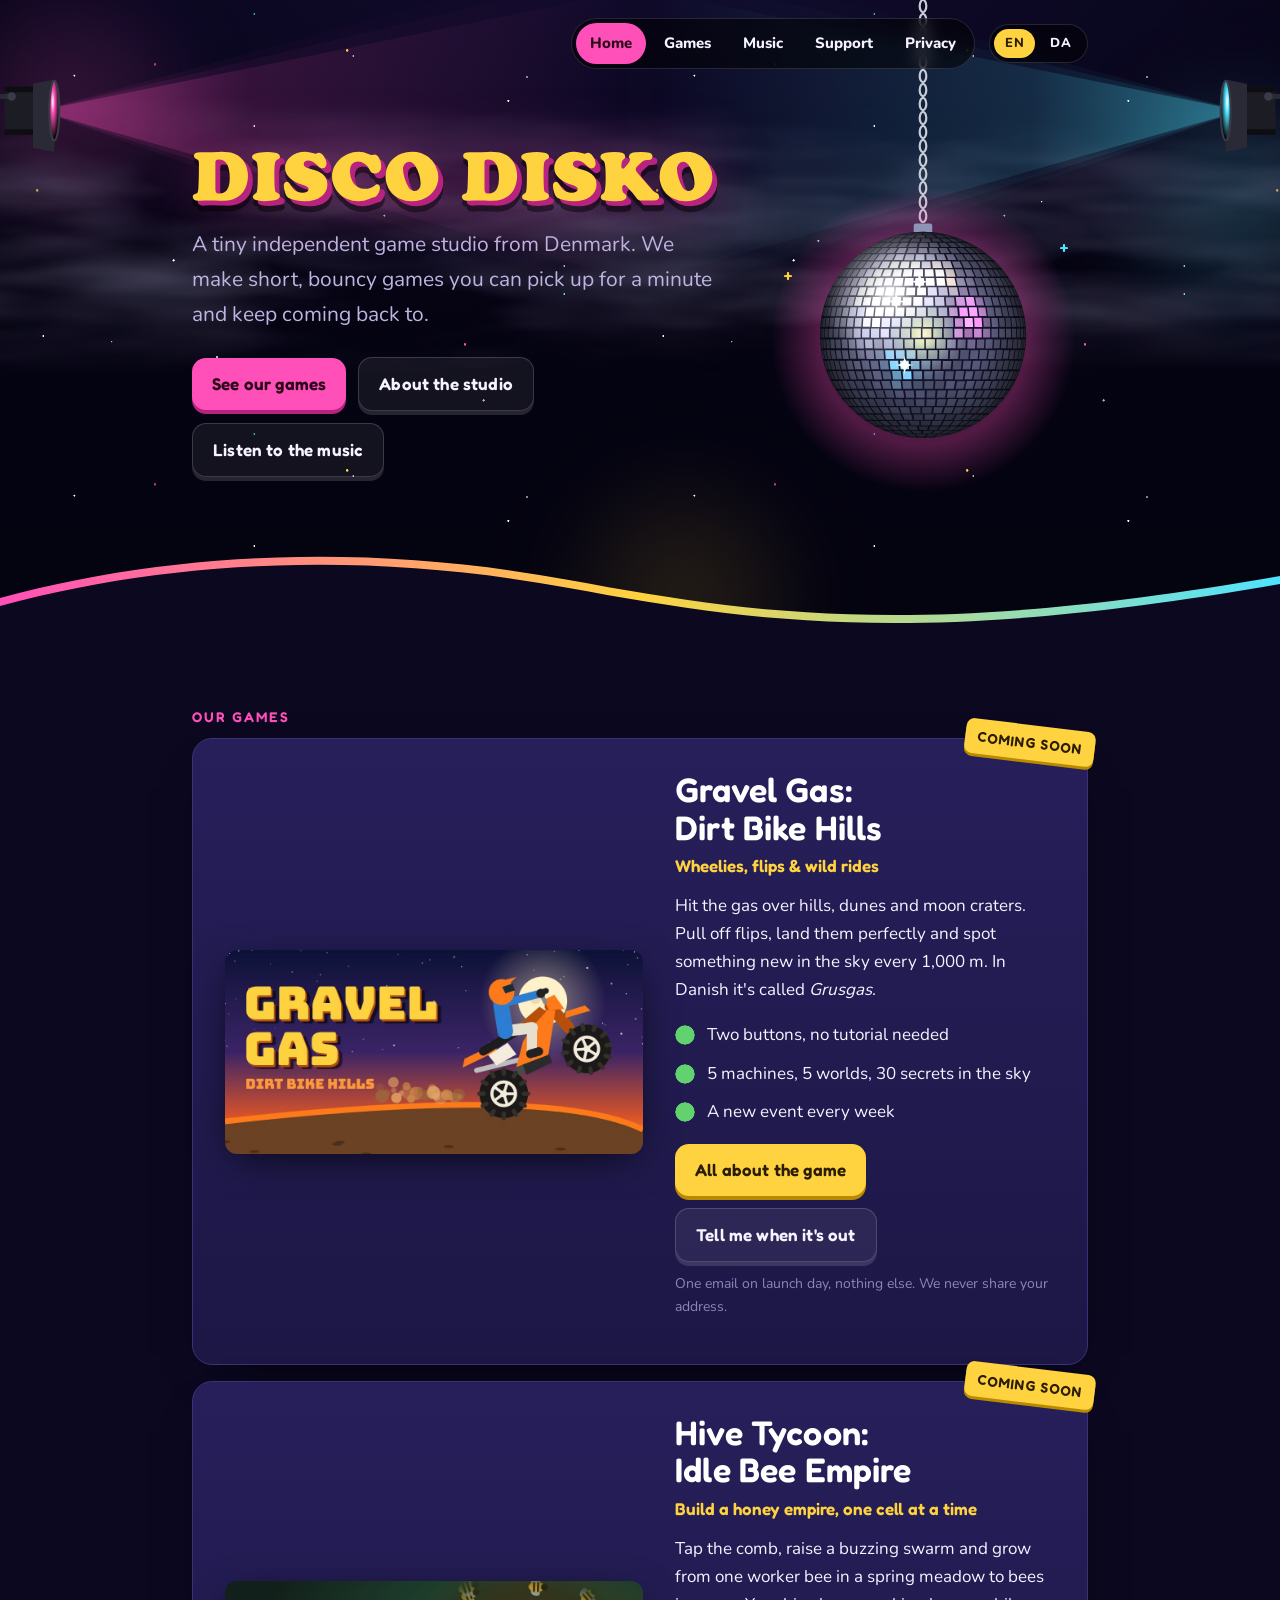
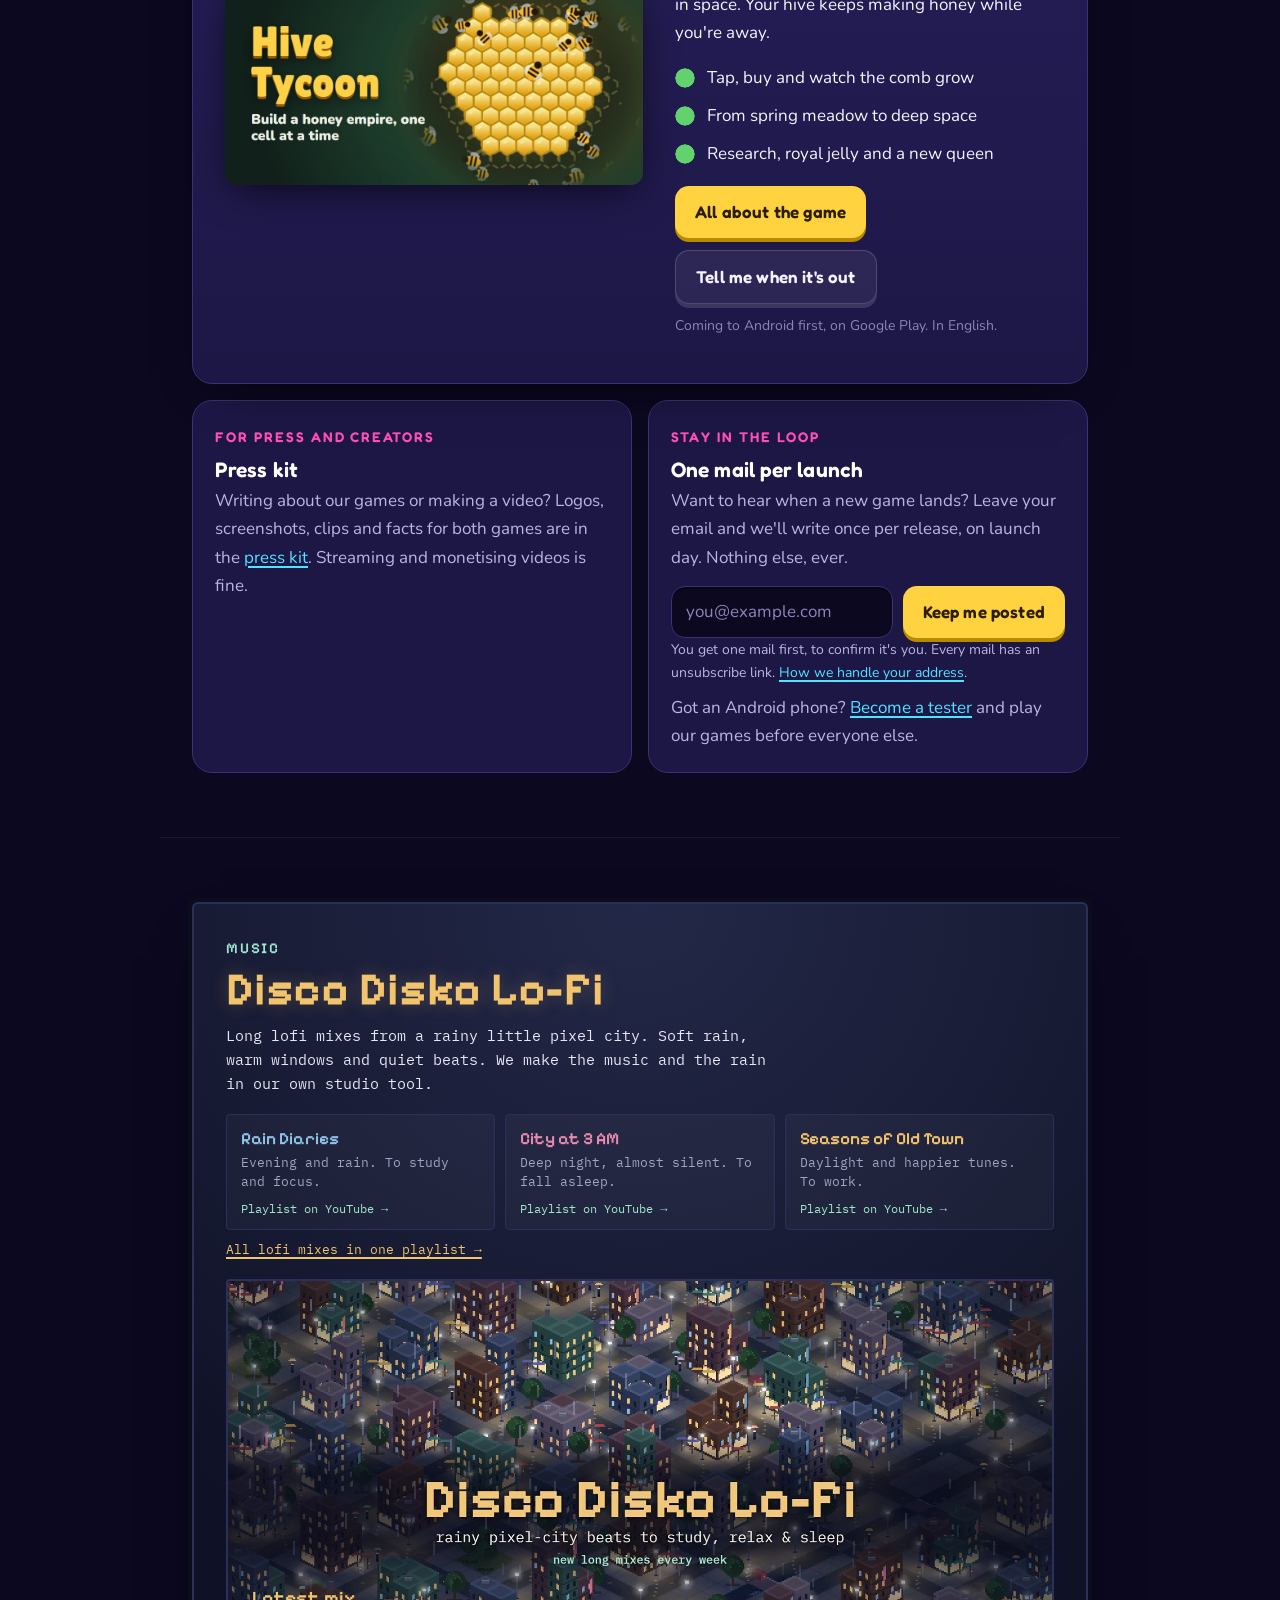
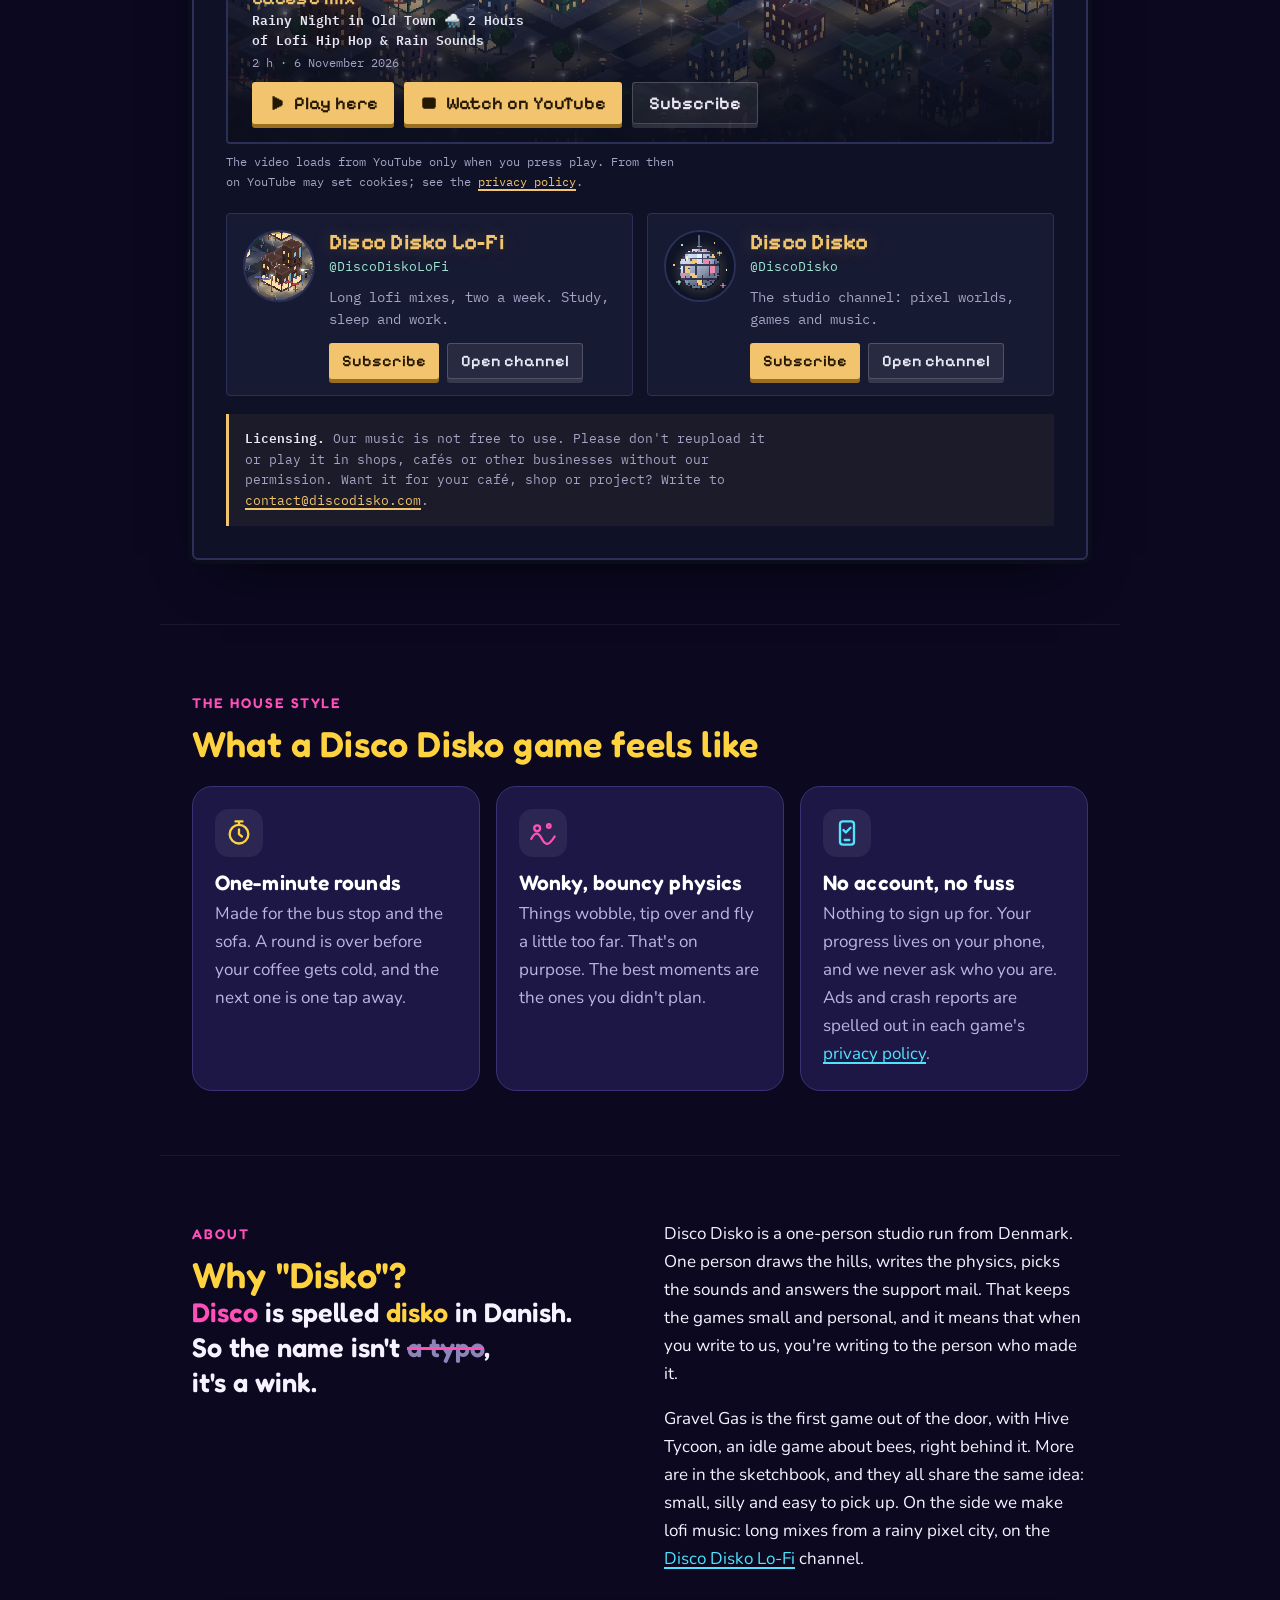
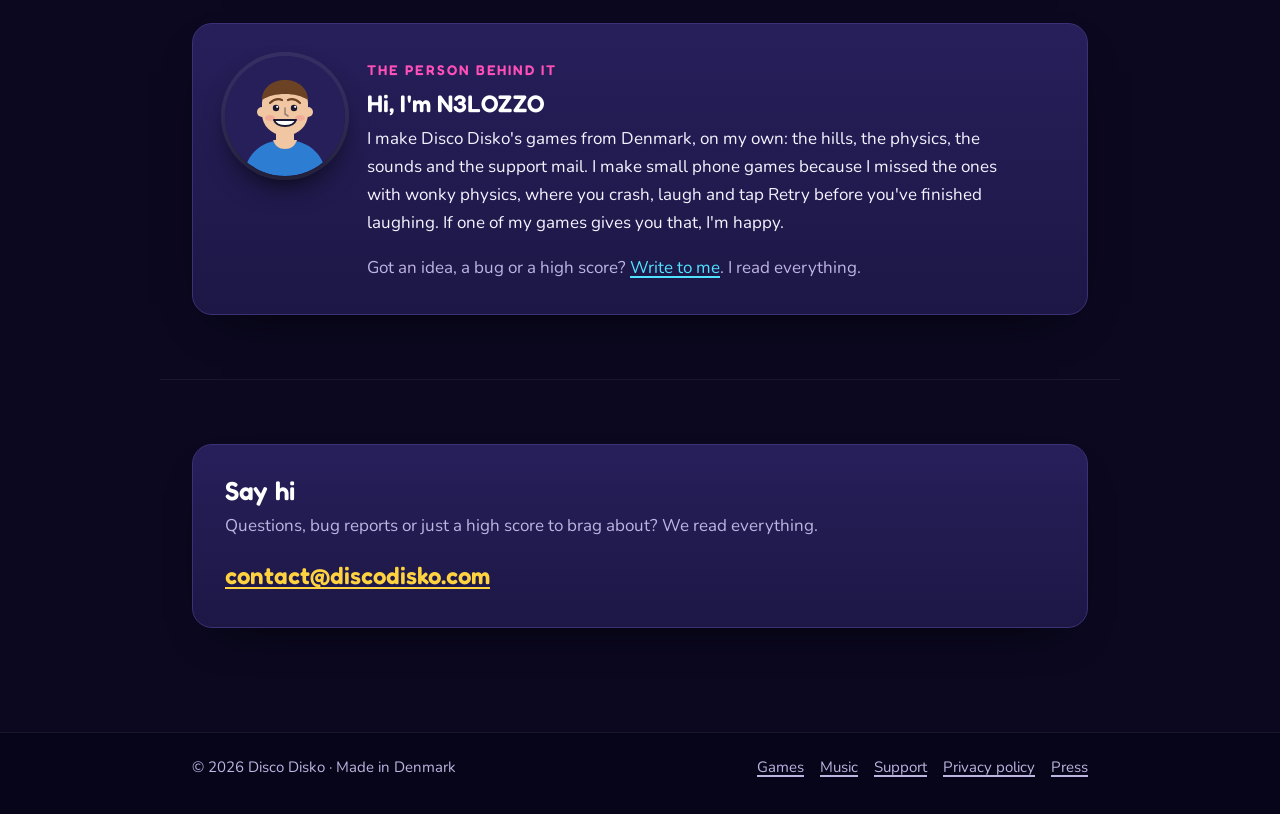
==== commit dab694da: "Site: the fog drifts one way for ever (two copies of a stitched noise tile, slid one tile and restar" ====
--- a/index.html
+++ b/index.html
@@ -22,8 +22,8 @@
 <link rel="icon" href="favicon-32.png" sizes="32x32" type="image/png">
 <link rel="apple-touch-icon" href="apple-touch-icon.png">
 <link rel="manifest" href="site.webmanifest">
-<link rel="stylesheet" href="fonts.css?v=20261107d">
-<link rel="stylesheet" href="style.css?v=20261107d">
+<link rel="stylesheet" href="fonts.css?v=20261107e">
+<link rel="stylesheet" href="style.css?v=20261107e">
 <link rel="stylesheet" href="music/music.css?v=20261106B">
 <script>document.documentElement.className='js'</script>
 <script type="application/ld+json">{"@context":"https://schema.org","@type":"Organization","name":"Disco Disko","url":"https://discodisko.com/","logo":"https://discodisko.com/icon-512.png","email":"contact@discodisko.com","foundingDate":"2026","address":{"@type":"PostalAddress","addressCountry":"DK"},"description":"A tiny independent game studio from Denmark making short, bouncy games for your phone and long lofi mixes on YouTube.","sameAs":["https://www.youtube.com/@DiscoDisko","https://www.youtube.com/@DiscoDiskoLoFi"]}</script>
@@ -38,17 +38,22 @@
   <svg class="fog f1" viewBox="0 0 2400 320" preserveAspectRatio="none">
   <defs>
     <filter id="fogf" x="0" y="0" width="100%" height="100%" color-interpolation-filters="sRGB">
-      <feTurbulence type="fractalNoise" baseFrequency="0.0045 0.016" numOctaves="3" seed="7"/>
+      <feTurbulence type="fractalNoise" baseFrequency="0.0045 0.016" numOctaves="3" seed="7" stitchTiles="stitch"/>
       <feColorMatrix values="0 0 0 0 .86  0 0 0 0 .84  0 0 0 0 1  0 0 0 1.1 -.42"/>
     </filter>
-    <linearGradient id="fogfade" x1="0" y1="0" x2="0" y2="1"><stop offset="0" stop-color="#fff" stop-opacity="0"/><stop offset=".55" stop-color="#fff" stop-opacity=".9"/><stop offset="1" stop-color="#fff" stop-opacity=".6"/></linearGradient>
-    <linearGradient id="fogside" x1="0" y1="0" x2="1" y2="0"><stop offset="0" stop-color="#fff" stop-opacity="1"/><stop offset=".6" stop-color="#fff" stop-opacity=".75"/><stop offset="1" stop-color="#fff" stop-opacity=".35"/></linearGradient>
+    <filter id="fogf2" x="0" y="0" width="100%" height="100%" color-interpolation-filters="sRGB">
+      <feTurbulence type="fractalNoise" baseFrequency="0.0038 0.019" numOctaves="3" seed="11" stitchTiles="stitch"/>
+      <feColorMatrix values="0 0 0 0 .86  0 0 0 0 .84  0 0 0 0 1  0 0 0 1.1 -.42"/>
+    </filter>
+    <linearGradient id="fogfade" x1="0" y1="0" x2="0" y2="1"><stop offset="0" stop-color="#fff" stop-opacity="0"/><stop offset=".3" stop-color="#fff" stop-opacity=".9"/><stop offset=".7" stop-color="#fff" stop-opacity=".9"/><stop offset="1" stop-color="#fff" stop-opacity="0"/></linearGradient>
     <mask id="fogm"><rect width="2400" height="320" fill="url(#fogfade)"/></mask>
+    <rect id="fogtile" x="0" y="0" width="1200" height="320" filter="url(#fogf)"/>
+    <rect id="fogtile2" x="0" y="0" width="1200" height="320" filter="url(#fogf2)"/>
   </defs>
-  <g mask="url(#fogm)"><rect x="0" y="0" width="2400" height="320" filter="url(#fogf)"/></g>
+  <g mask="url(#fogm)"><use href="#fogtile"/><use href="#fogtile" x="1200"/></g>
 </svg>
 <svg class="fog f2" viewBox="0 0 2400 320" preserveAspectRatio="none">
-  <g mask="url(#fogm)"><rect x="0" y="40" width="2400" height="280" filter="url(#fogf)"/></g>
+  <g mask="url(#fogm)"><use href="#fogtile2"/><use href="#fogtile2" x="1200"/></g>
 </svg>
   <div class="lamp" style="--c:#ff4fb8;--dur:11s;--delay:0s">
 <svg class="swivel" viewBox="0 0 900 420" preserveAspectRatio="xMinYMin meet">
@@ -529,7 +534,7 @@
     <nav aria-label="Footer"><a href="#games"><span data-lang-section="en">Games</span><span data-lang-section="da" lang="da">Spil</span></a><a href="#music"><span data-lang-section="en">Music</span><span data-lang-section="da" lang="da">Musik</span></a><a href="support/"><span data-lang-section="en">Support</span><span data-lang-section="da" lang="da">Hjælp</span></a><a href="privacy/"><span data-lang-section="en">Privacy policy</span><span data-lang-section="da" lang="da">Privatlivspolitik</span></a><a href="press/"><span data-lang-section="en">Press</span><span data-lang-section="da" lang="da">Presse</span></a></nav>
   </div>
 </footer>
-<script src="site.js?v=20261107d"></script>
+<script src="site.js?v=20261107e"></script>
 <script src="music/music.js?v=20261106B"></script>
 </body>
 </html>
--- a/style.css
+++ b/style.css
@@ -128,10 +128,11 @@
 
 /* stage set: lamps and fog (front page and 404) */
 .stage{position:absolute;inset:0;z-index:0;pointer-events:none;overflow:hidden}
-/* two fog banks, each a whole <svg> twice the stage's width that slides as one piece (the GPU moves it; nothing is redrawn) */
-.fog{position:absolute;left:0;bottom:0;width:200%;height:52%;opacity:.42;will-change:transform}
-.fog.f1{animation:fogdrift 70s linear infinite alternate}
-.fog.f2{left:-100%;opacity:.25;animation:fogdrift2 95s linear infinite alternate}
+/* two fog banks around the ball and lamps, each a whole <svg> twice the stage's width made of two copies of one noise tile;
+   it slides one tile along and starts over, which looks the same, so the drift loops (the GPU moves it; nothing is redrawn) */
+.fog{position:absolute;left:0;top:15%;width:200%;max-width:none;height:44%;opacity:.42;will-change:transform}
+.fog.f1{animation:fogdrift 70s linear infinite}
+.fog.f2{left:-100%;opacity:.25;animation:fogdrift2 95s linear infinite}
 @keyframes fogdrift{to{transform:translateX(-50%)}}
 @keyframes fogdrift2{to{transform:translateX(50%)}}
 .lamp{position:absolute;top:68px;left:-4px;width:min(78vw,640px);aspect-ratio:900/420}
@@ -141,7 +142,7 @@
    site.js sets --aim so the swing is centred on the mirror ball, the fallback aims roughly there */
 .lamp .swivel{transform-origin:6.6667% 14.2857%;animation:sweep var(--dur) ease-in-out infinite alternate;animation-delay:var(--delay);will-change:transform}
 @keyframes sweep{from{transform:rotate(calc(var(--aim,22deg) - var(--amp,20deg)))}to{transform:rotate(calc(var(--aim,22deg) + var(--amp,20deg)))}}
-@media (max-width:700px){.lamp{top:118px;width:92vw}.fog{height:40%}}
+@media (max-width:700px){.lamp{top:118px;width:92vw}}
 
 /* hills at the bottom of the hero, coloured like the page so the sky "lands" */
 .hills{position:absolute;left:0;right:0;bottom:-1px;width:100%;height:clamp(60px,10vw,120px);display:block;z-index:2}
